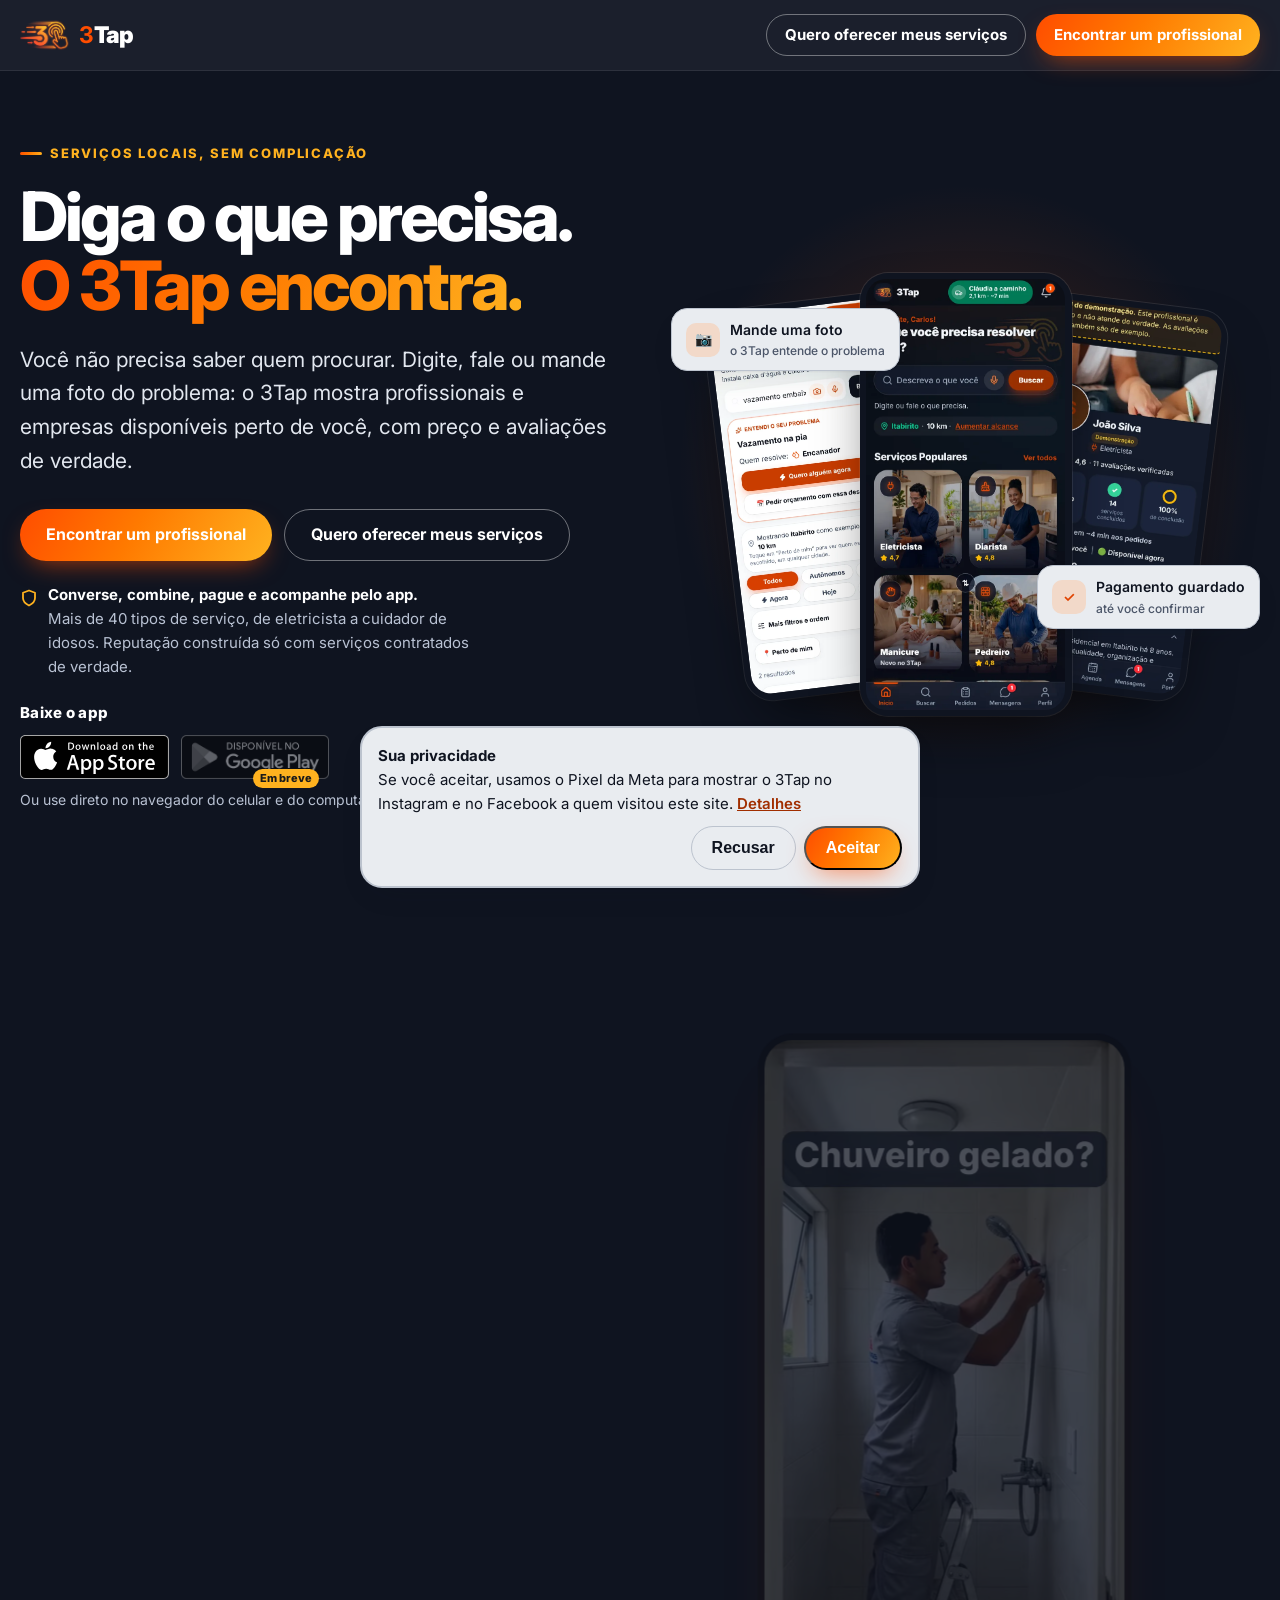
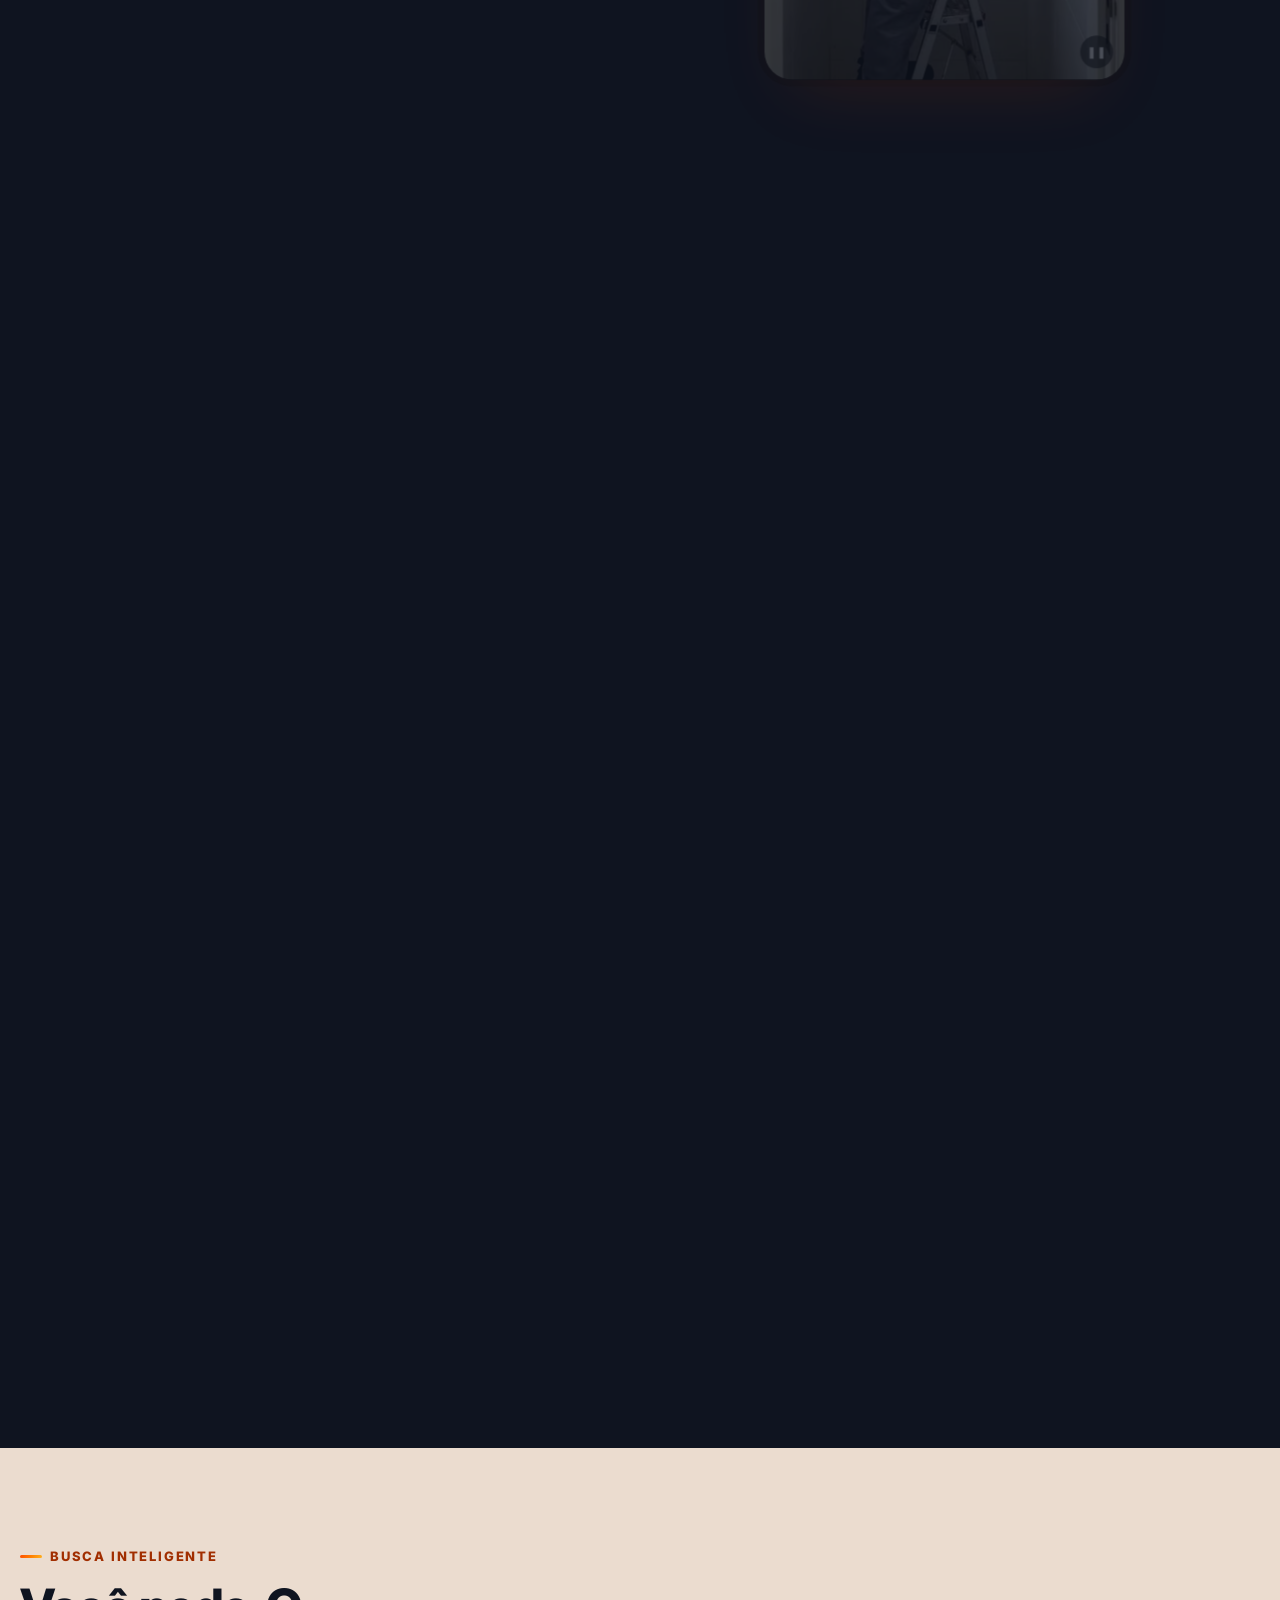
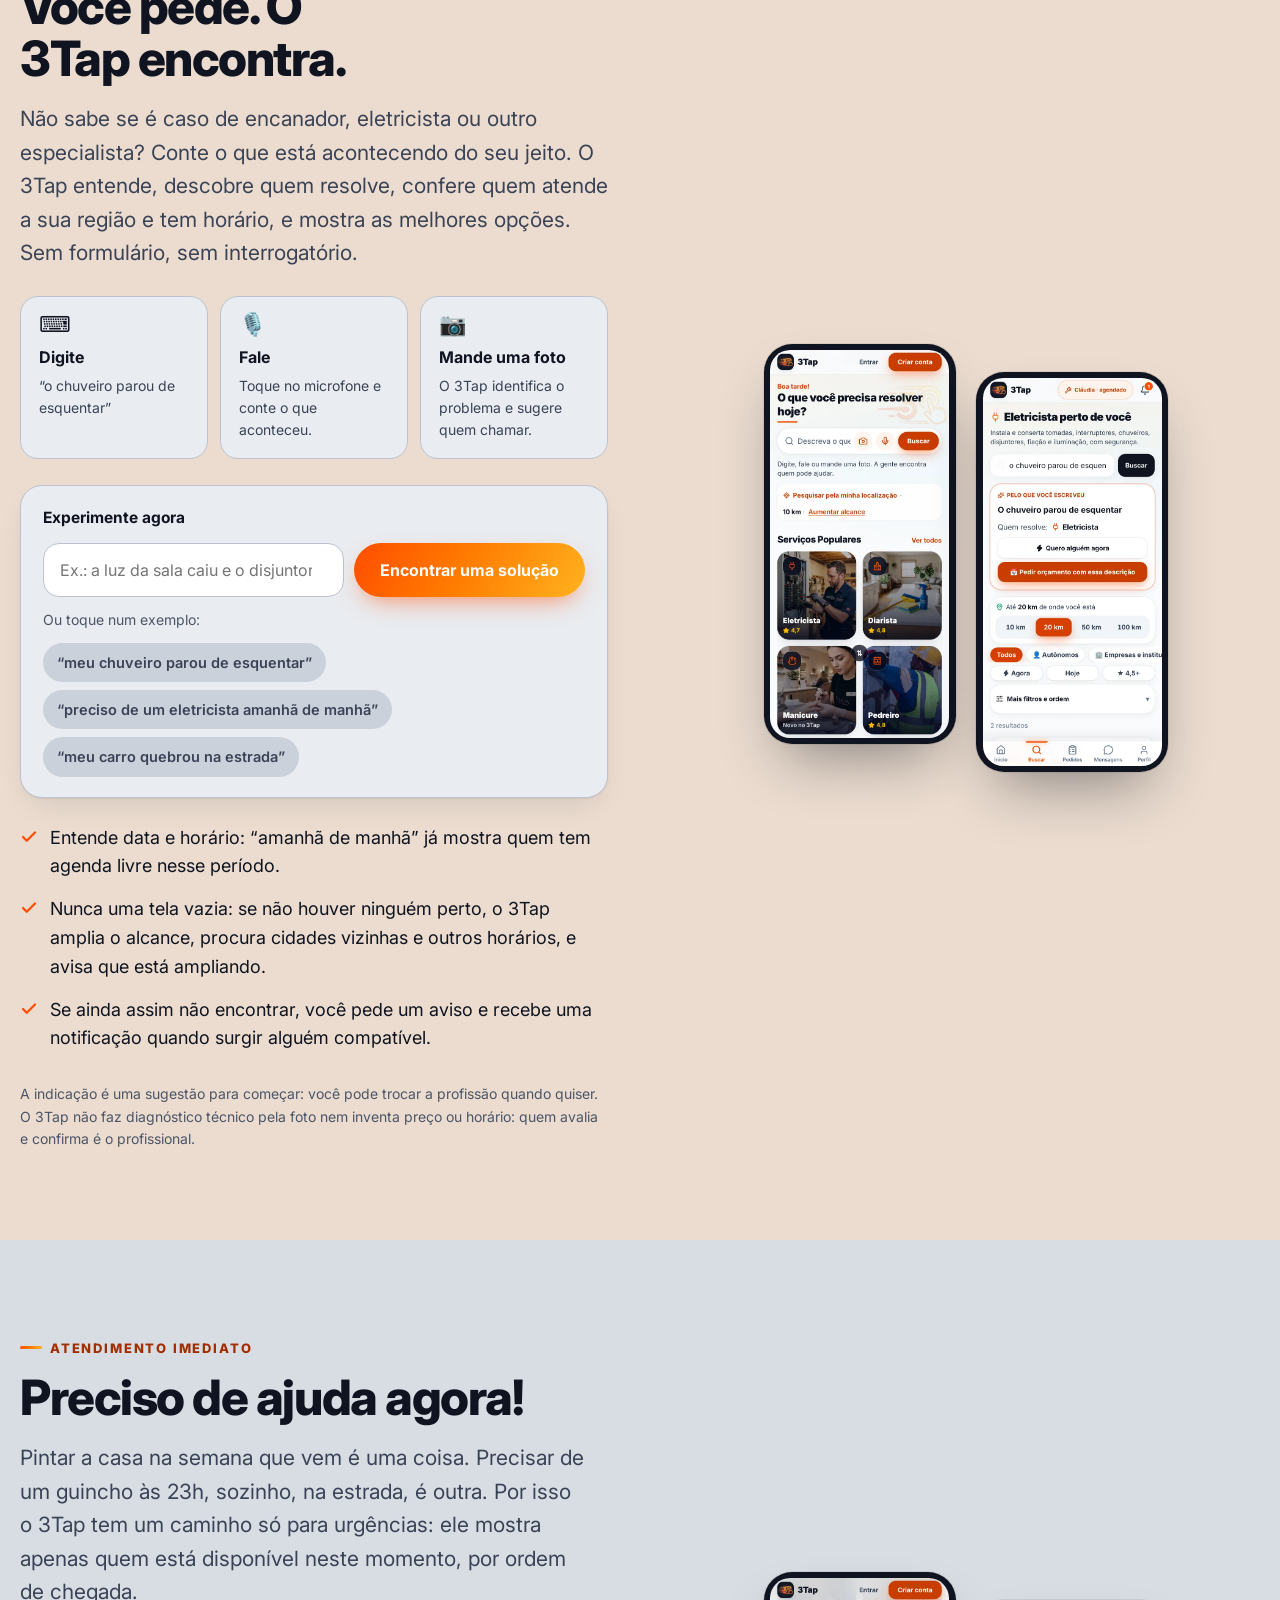
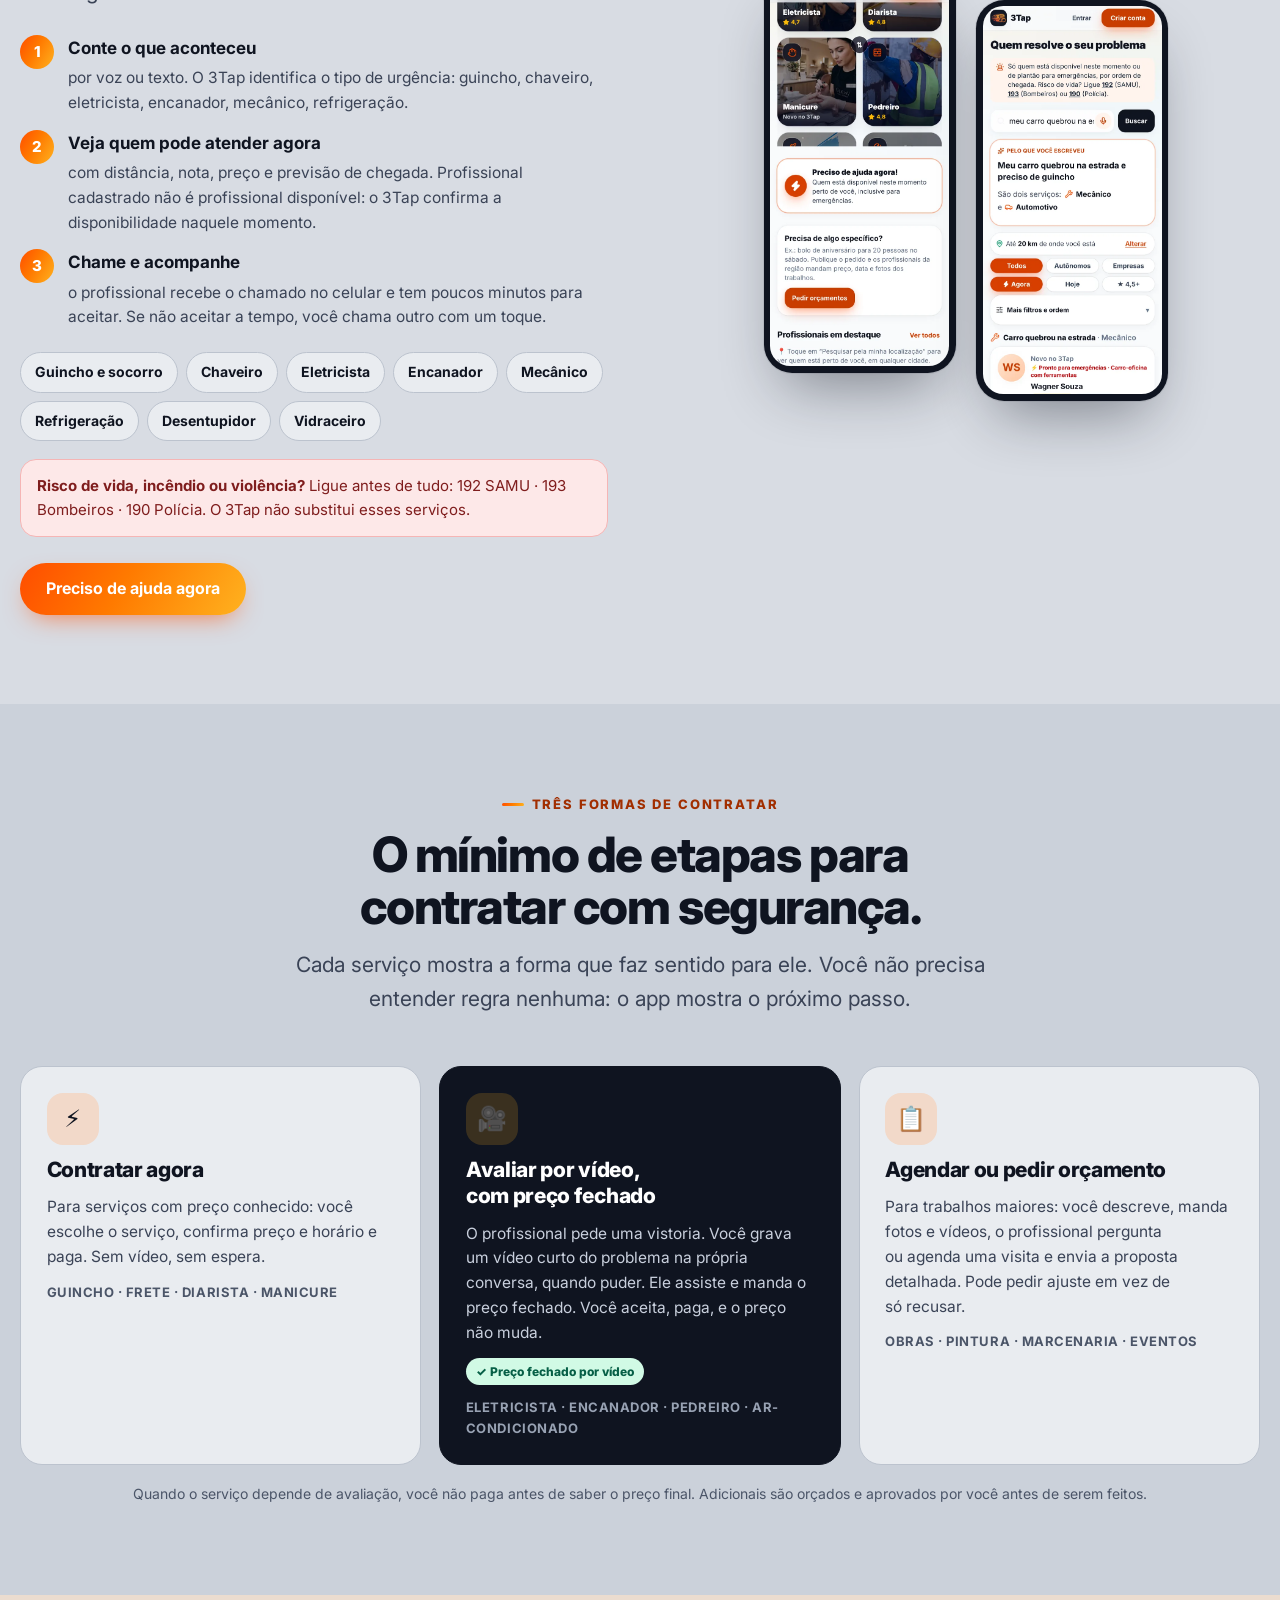
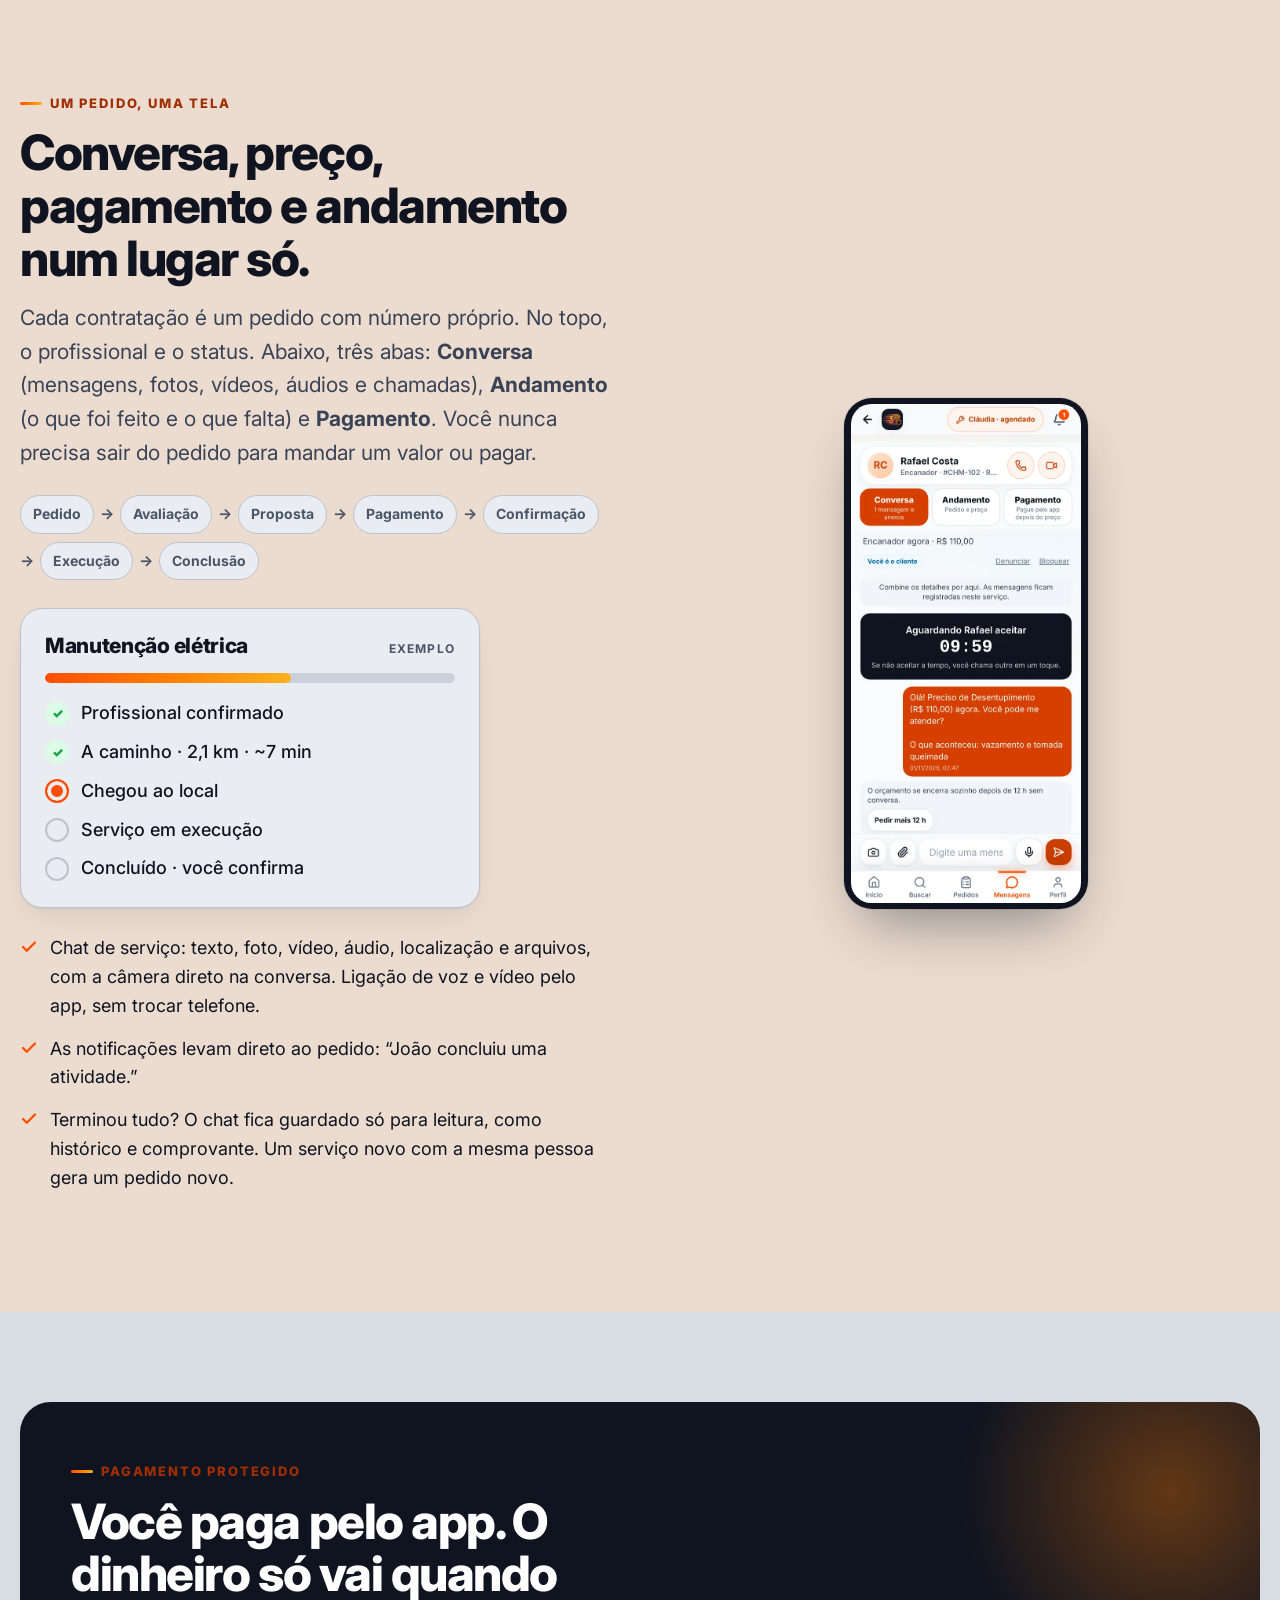
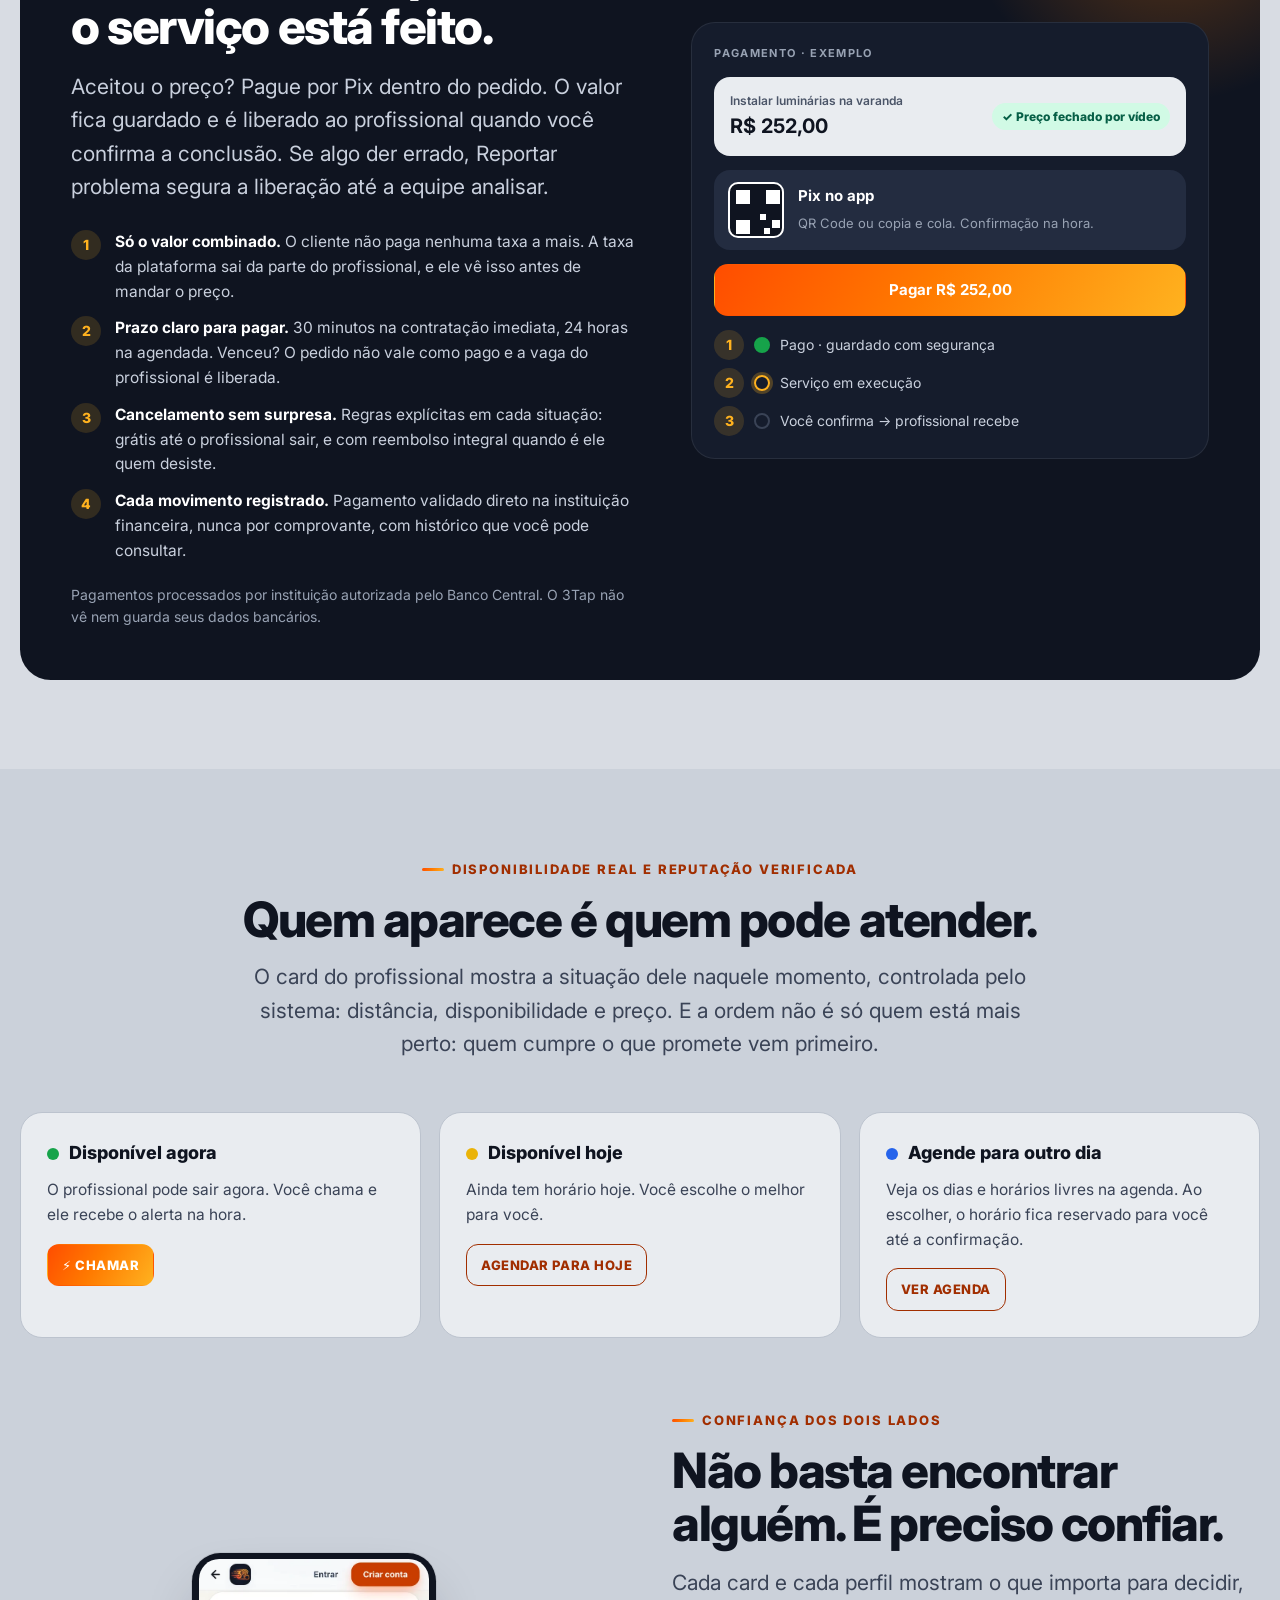
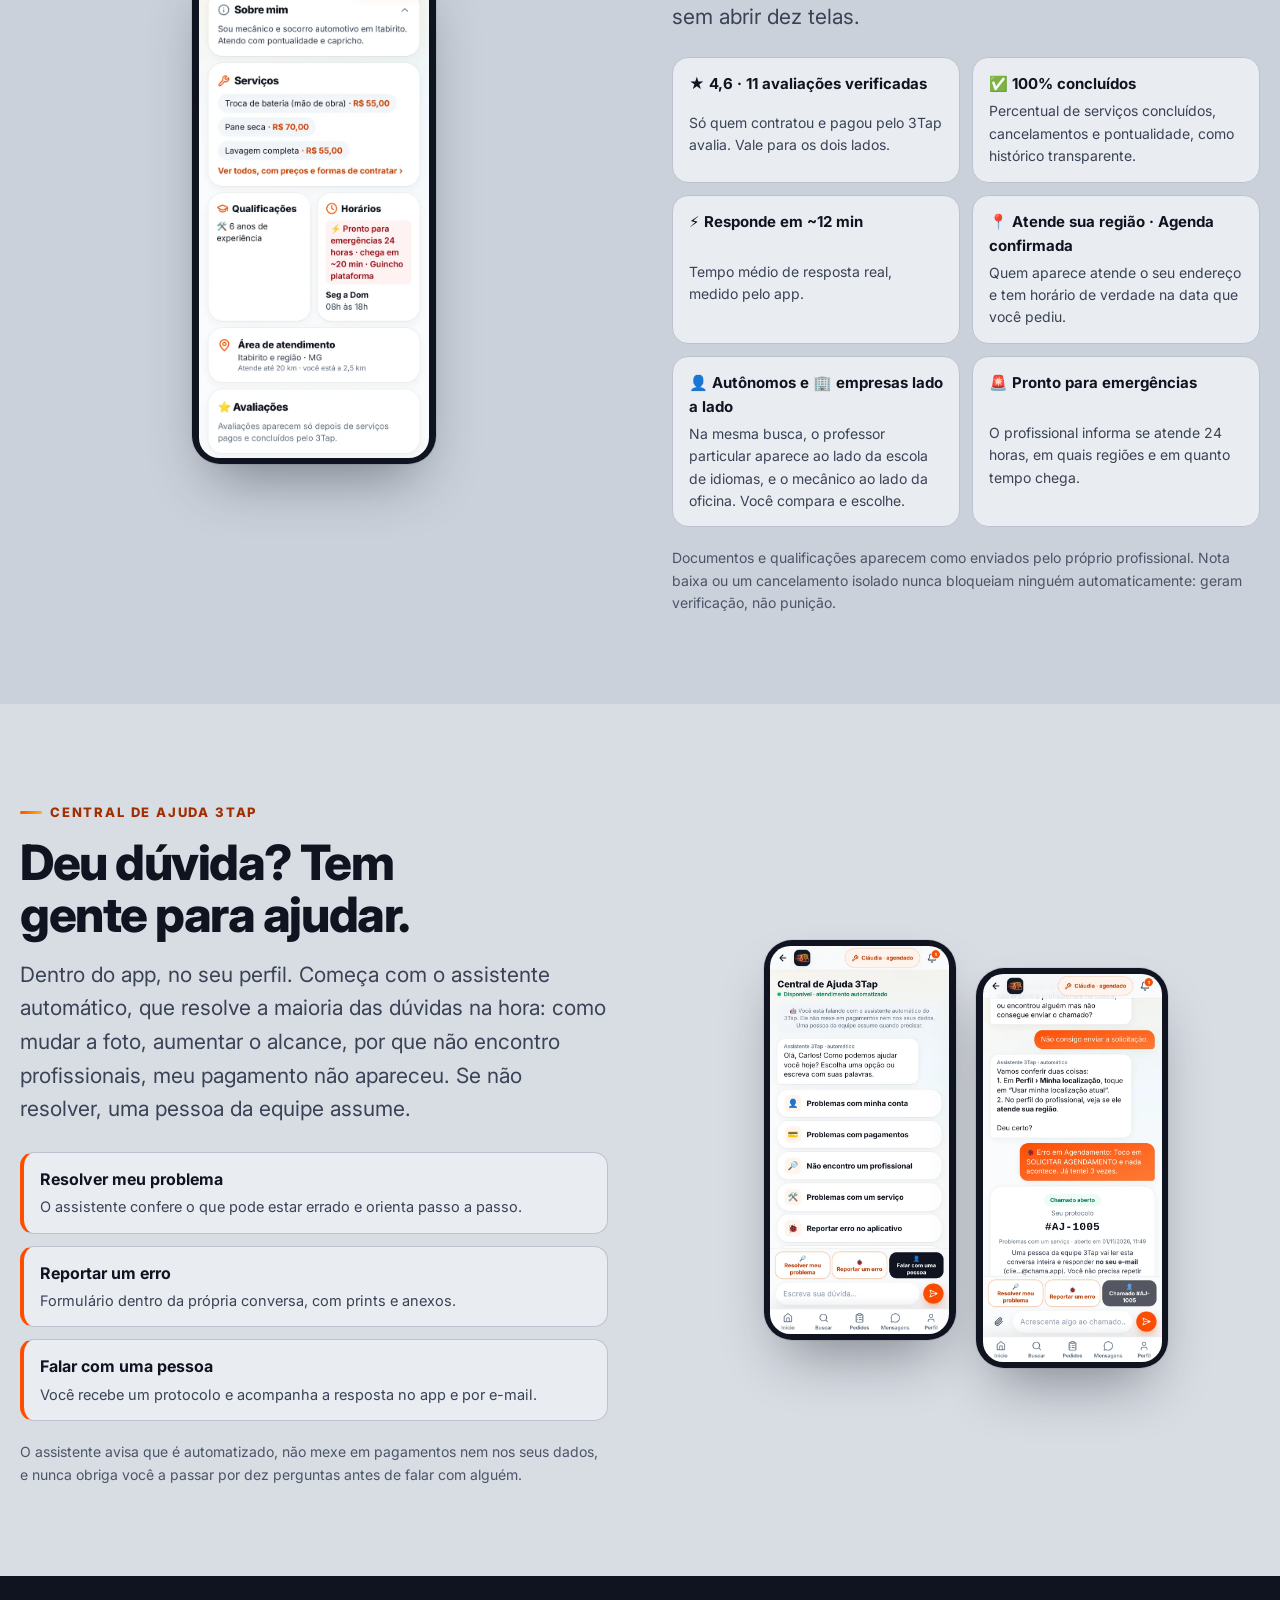
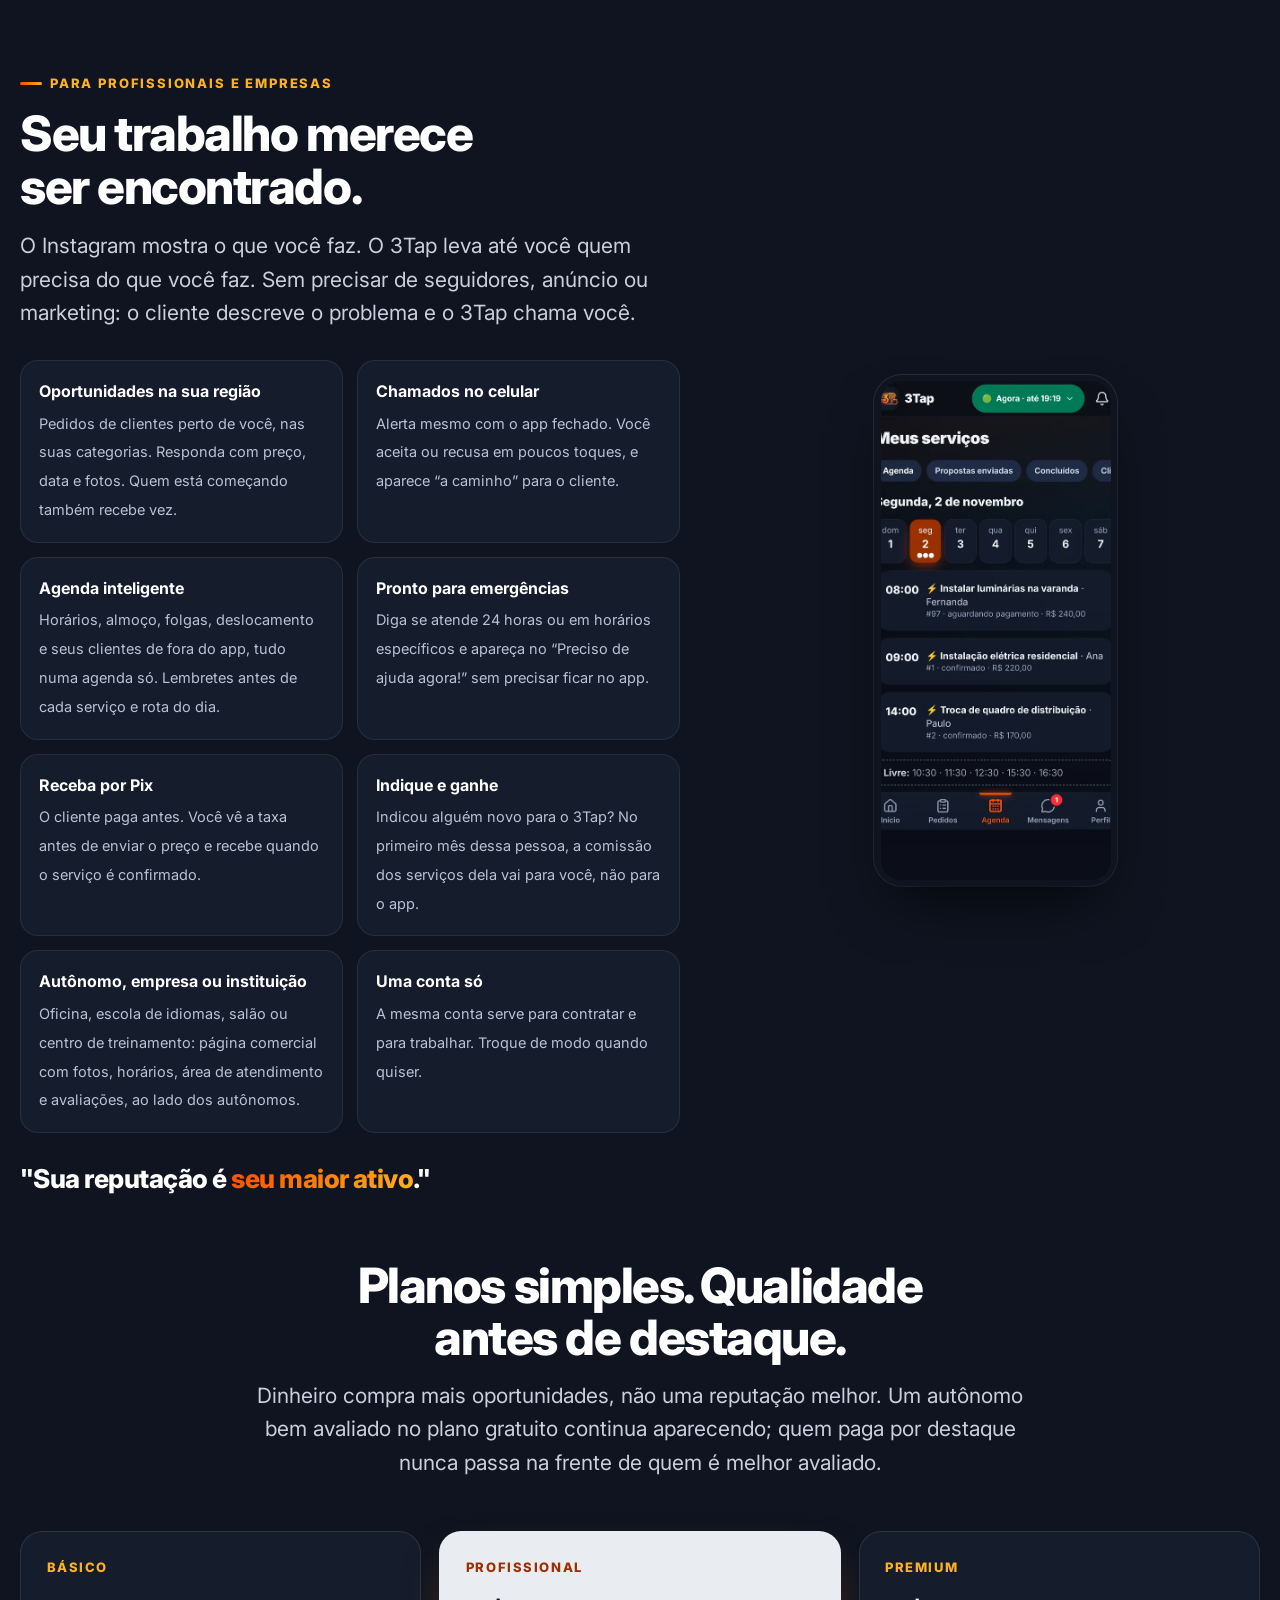
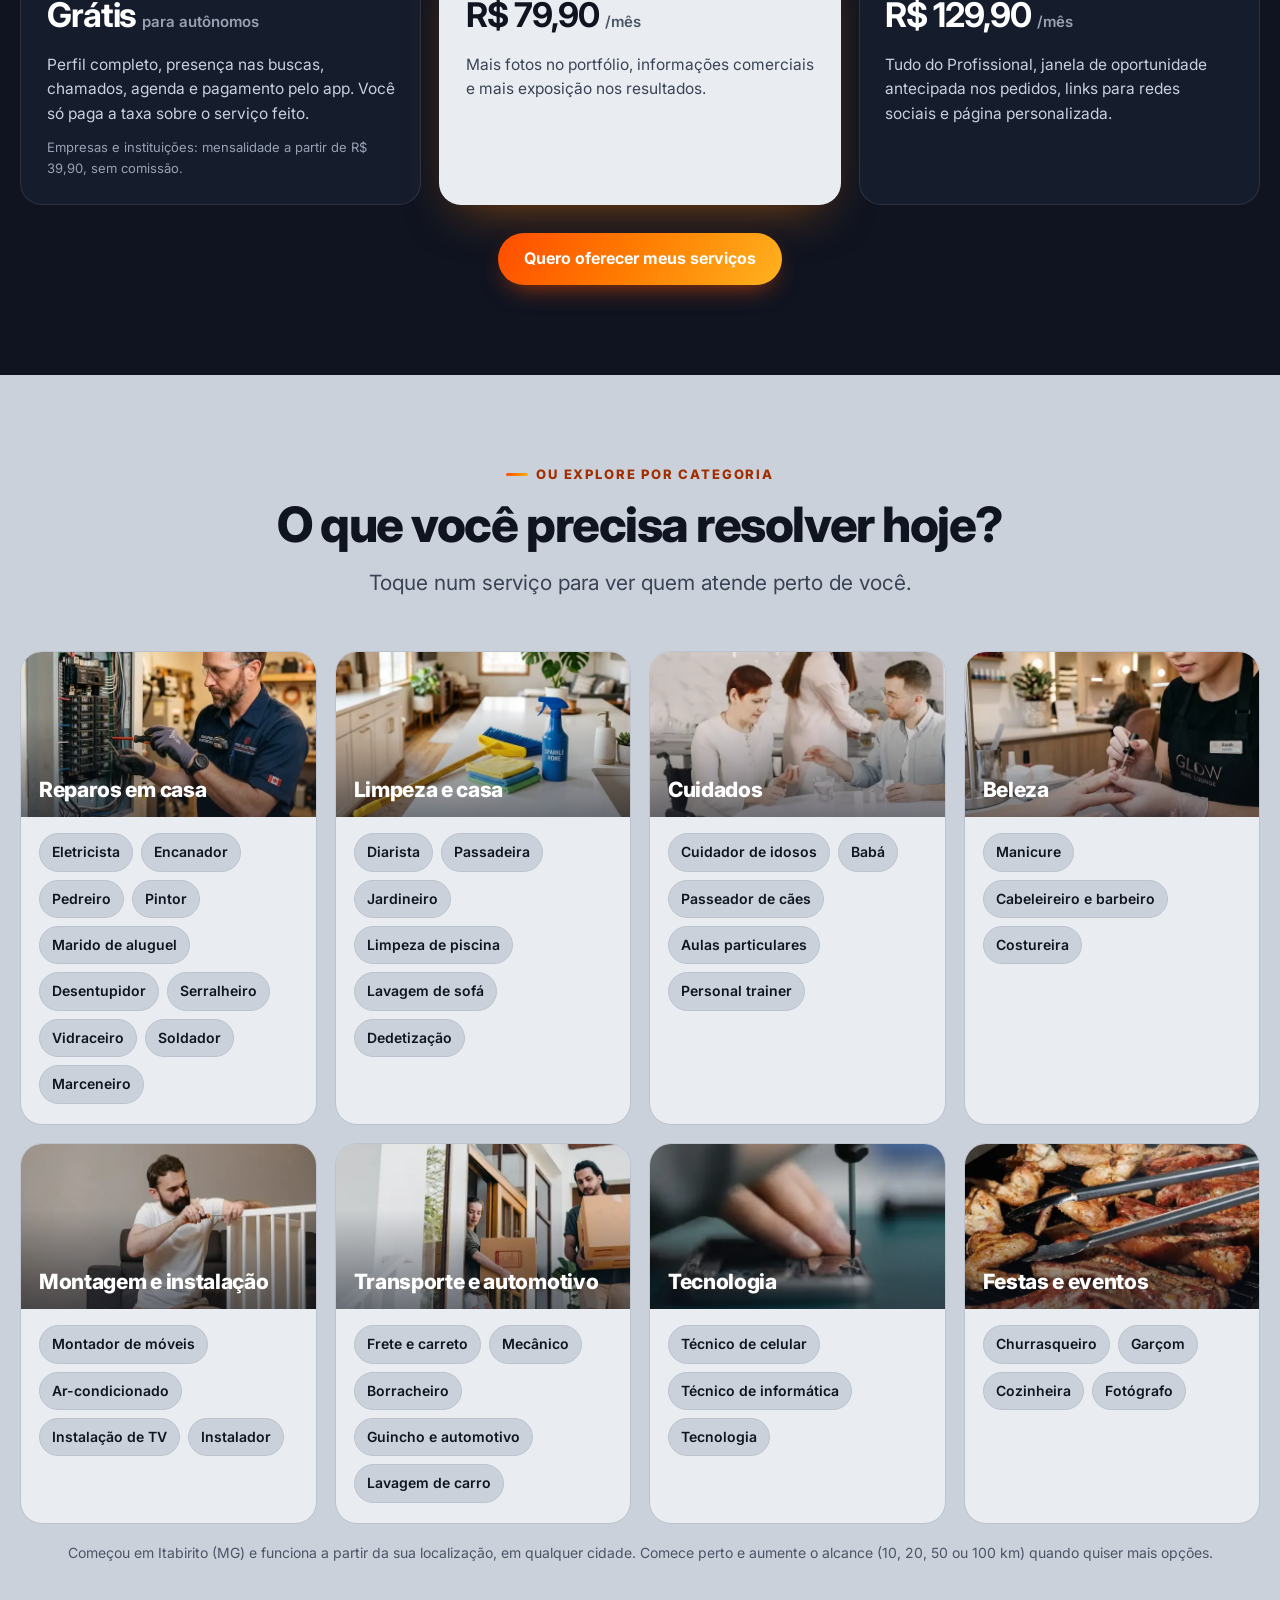
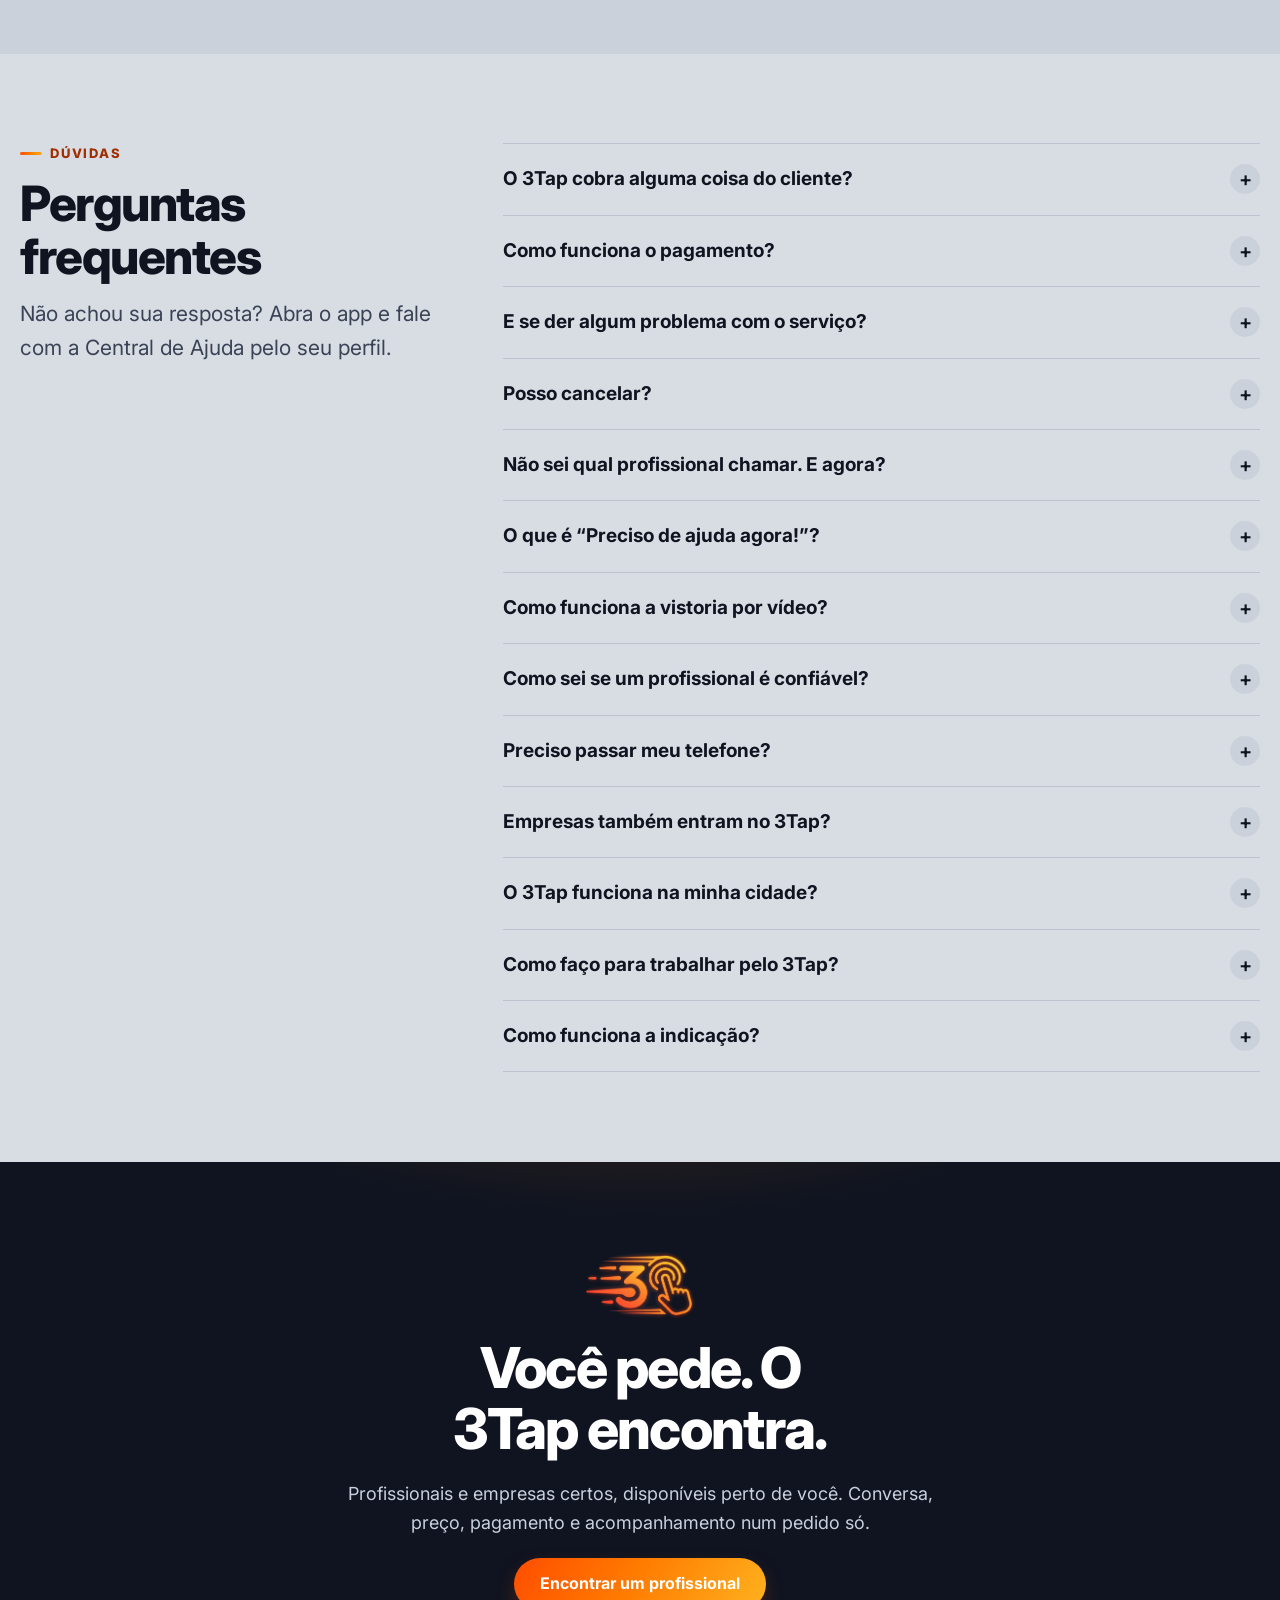
==== index.html @ 385984f7 "Site: "Baixe o app" com selos da App Store e da Google Play (em breve) Co-Authored-By: Claude Opus 5" ====
<!doctype html>
<html lang="pt-BR">
<head>
<meta charset="utf-8">
<meta name="viewport" content="width=device-width, initial-scale=1, viewport-fit=cover">
<title>3Tap · Diga o que precisa. O 3Tap encontra quem resolve.</title>
<meta name="description" content="Digite, fale ou mande uma foto do problema. O 3Tap encontra profissionais e empresas disponíveis perto de você, com preço, avaliações verificadas e pagamento protegido por Pix. 3Tap: clicou, chegou.">
<meta name="theme-color" content="#0F1420">
<link rel="canonical" href="https://3tapbrasil.com/">
<meta property="og:title" content="3Tap · Diga o que precisa. O 3Tap encontra quem resolve.">
<meta property="og:description" content="Profissionais e empresas disponíveis perto de você. Conversa, preço, pagamento protegido e acompanhamento num pedido só.">
<meta property="og:type" content="website">
<meta property="og:url" content="https://3tapbrasil.com/">
<meta property="og:image" content="https://3tapbrasil.com/marca/compartilhar.jpg">
<meta property="og:image:width" content="1200">
<meta property="og:image:height" content="630">
<meta name="twitter:card" content="summary_large_image">
<link rel="icon" type="image/png" sizes="32x32" href="marca/icone-32.png">
<link rel="icon" type="image/png" sizes="48x48" href="marca/icone-48.png">
<link rel="apple-touch-icon" sizes="180x180" href="marca/icone-180.png">
<link rel="preconnect" href="https://fonts.googleapis.com">
<link rel="preconnect" href="https://fonts.gstatic.com" crossorigin>
<link href="https://fonts.googleapis.com/css2?family=Inter:wght@400;500;600;700;800;900&display=swap" rel="stylesheet">
<link rel="stylesheet" href="estilo.css">
</head>
<body>

<header class="top">
  <div class="wrap nav">
    <a class="brand" href="#" aria-label="3Tap, início"><img src="marca/emblema.png" alt="" width="40" height="30"><span><b>3</b>Tap</span></a>
    <nav class="nav-links" aria-label="Seções">
      <a href="#diga">Diga o que precisa</a>
      <a href="#agora">Ajuda agora</a>
      <a href="#contratar">Como contratar</a>
      <a href="#pagamento">Pagamento</a>
      <a href="#profissionais">Para profissionais</a>
      <a href="#duvidas">Dúvidas</a>
    </nav>
    <div class="nav-ctas">
      <a class="btn btn-line btn-sm" href="https://app.3tapbrasil.com/cadastro?tipo=prestador" data-cta="oferecer">Quero oferecer meus serviços</a>
      <a class="btn btn-primary btn-sm" href="https://app.3tapbrasil.com/buscar" data-cta="encontrar">Encontrar um profissional</a>
    </div>
  </div>
</header>

<main>

<!-- 1. Primeira tela -->
<section class="hero hero-dark">
  <div class="wrap hero-grid">
    <div>
      <span class="eyebrow">Serviços locais, sem complicação</span>
      <h1>Diga o que precisa. <span class="grad-text">O 3Tap encontra.</span></h1>
      <p class="lead">Você não precisa saber quem procurar. Digite, fale ou mande uma foto do problema: o 3Tap mostra profissionais e empresas disponíveis perto de você, com preço e avaliações de verdade.</p>
      <div class="ctas">
        <a class="btn btn-primary" href="https://app.3tapbrasil.com/buscar" data-cta="encontrar">Encontrar um profissional</a>
        <a class="btn btn-line" href="https://app.3tapbrasil.com/cadastro?tipo=prestador" data-cta="oferecer">Quero oferecer meus serviços</a>
      </div>
      <p class="hero-note"><svg width="18" height="18" viewBox="0 0 24 24" fill="none" stroke="currentColor" stroke-width="2.4" stroke-linecap="round" stroke-linejoin="round" aria-hidden="true"><path d="M12 22s8-4 8-10V5l-8-3-8 3v7c0 6 8 10 8 10z"/></svg><b>Converse, combine, pague e acompanhe pelo app.</b> Mais de 40 tipos de serviço, de eletricista a cuidador de idosos. Reputação construída só com serviços contratados de verdade.</p>
      <div class="lojas" aria-label="Baixe o app">
        <p class="lojas-tit">Baixe o app</p>
        <div class="lojas-row">
          <a class="loja" href="https://apps.apple.com/br/app/id6827356333" data-cta="app-store"><img src="img/lojas/app-store.svg" alt="Baixar na App Store" width="150" height="44"></a>
          <span class="loja loja-breve" aria-label="Google Play: em breve"><img src="img/lojas/google-play.png" alt="Disponível no Google Play" width="148" height="44"><em>Em breve</em></span>
        </div>
        <p class="lojas-nota">Ou use direto no navegador do celular e do computador.</p>
      </div>
    </div>
    <div class="phones" aria-label="Telas do aplicativo 3Tap">
      <figure class="phone"><img src="img/telas/foto.webp" alt="O 3Tap entendendo uma foto: limpeza de grade de ventilação de ar, quem resolve é o instalador de ar-condicionado, com faixa de preço de referência" width="585" height="1266" fetchpriority="high"></figure>
      <figure class="phone"><img src="img/telas/inicio-escuro.webp" alt="Tela inicial do 3Tap: O que você precisa resolver hoje?, busca por texto ou voz, localização e serviços populares, com o profissional a caminho no topo" width="585" height="1266" fetchpriority="high"></figure>
      <figure class="phone"><img src="img/telas/perfil-escuro.webp" alt="Perfil de um eletricista no 3Tap: nota 4,6 com 11 avaliações verificadas, 14 serviços concluídos, 100% de conclusão, responde em 4 minutos, disponível agora" width="585" height="1266"></figure>
      <div class="tag t1"><i>📷</i><div>Mande uma foto<small>o 3Tap entende o problema</small></div></div>
      <div class="tag t2"><i>✓</i><div>Pagamento guardado<small>até você confirmar</small></div></div>
    </div>
  </div>
</section>

<!-- 1b. Vídeo: como usar (aparece ao rolar e vai fechando) -->
<section class="tour" id="como-usar" aria-label="Vídeo: como usar o 3Tap">
  <div class="tour-pin">
    <div class="wrap tour-grid">
      <div class="tour-text">
        <span class="eyebrow">Como funciona</span>
        <h2>Veja o 3Tap em <span class="grad-text">30 segundos</span></h2>
        <ol class="tour-steps">
          <li data-ate="9"><b>1</b><div>Diga o que precisa<small>Digite, fale ou mande uma foto.</small></div></li>
          <li data-ate="12.4"><b>2</b><div>Escolha quem resolve<small>Nota, preço e agenda antes de chamar.</small></div></li>
          <li data-ate="99"><b>3</b><div>Chame, pague e acompanhe<small>Tudo no mesmo pedido, com o dinheiro guardado até você confirmar.</small></div></li>
        </ol>
      </div>
      <figure class="tour-video">
        <video muted playsinline loop preload="metadata" poster="video/como-usar-3tap-capa.jpg" aria-label="Demonstração: o cliente descreve o problema, o 3Tap mostra quem resolve, o cliente chama, paga pelo app e acompanha o profissional a caminho">
          <source src="video/como-usar-3tap.webm" type="video/webm">
          <source src="video/como-usar-3tap.mp4" type="video/mp4">
        </video>
        <button class="tour-play" type="button" aria-label="Pausar o vídeo">❚❚</button>
      </figure>
    </div>
  </div>
</section>

<!-- 2. Diga o que precisa -->
<section class="band-warm" id="diga">
  <div class="wrap split">
    <div>
      <span class="eyebrow">Busca inteligente</span>
      <h2 style="margin:14px 0 16px">Você pede. O 3Tap encontra.</h2>
      <p class="lead">Não sabe se é caso de encanador, eletricista ou outro especialista? Conte o que está acontecendo do seu jeito. O 3Tap entende, descobre quem resolve, confere quem atende a sua região e tem horário, e mostra as melhores opções. Sem formulário, sem interrogatório.</p>
      <div class="modes" aria-label="Três formas de pesquisar">
        <div><i>⌨️</i><b>Digite</b><span>&ldquo;o chuveiro parou de esquentar&rdquo;</span></div>
        <div><i>🎙️</i><b>Fale</b><span>Toque no microfone e conte o que aconteceu.</span></div>
        <div><i>📷</i><b>Mande uma foto</b><span>O 3Tap identifica o problema e sugere quem chamar.</span></div>
      </div>
      <form class="ask ask-form" action="https://app.3tapbrasil.com/buscar" method="get" role="search" data-cta="busca">
        <label for="q">Experimente agora</label>
        <div class="row"><input id="q" name="q" type="search" placeholder="Ex.: a luz da sala caiu e o disjuntor desarma" autocomplete="off" enterkeyhint="search"><button class="btn btn-primary" type="submit">Encontrar uma solução</button></div>
        <p class="ex-t">Ou toque num exemplo:</p>
        <div class="ex"><a href="https://app.3tapbrasil.com/buscar?q=meu+chuveiro+parou+de+esquentar" data-cta="exemplo">&ldquo;meu chuveiro parou de esquentar&rdquo;</a><a href="https://app.3tapbrasil.com/buscar?q=preciso+de+um+eletricista+amanh%C3%A3+de+manh%C3%A3" data-cta="exemplo">&ldquo;preciso de um eletricista amanhã de manhã&rdquo;</a><a href="https://app.3tapbrasil.com/buscar?q=meu+carro+quebrou+na+estrada" data-cta="exemplo">&ldquo;meu carro quebrou na estrada&rdquo;</a></div>
      </form>
      <ul class="points">
        <li><svg width="18" height="18" viewBox="0 0 24 24" fill="none" stroke="currentColor" stroke-width="3" stroke-linecap="round" stroke-linejoin="round" aria-hidden="true"><path d="M20 6 9 17l-5-5"/></svg>Entende data e horário: &ldquo;amanhã de manhã&rdquo; já mostra quem tem agenda livre nesse período.</li>
        <li><svg width="18" height="18" viewBox="0 0 24 24" fill="none" stroke="currentColor" stroke-width="3" stroke-linecap="round" stroke-linejoin="round" aria-hidden="true"><path d="M20 6 9 17l-5-5"/></svg>Nunca uma tela vazia: se não houver ninguém perto, o 3Tap amplia o alcance, procura cidades vizinhas e outros horários, e avisa que está ampliando.</li>
        <li><svg width="18" height="18" viewBox="0 0 24 24" fill="none" stroke="currentColor" stroke-width="3" stroke-linecap="round" stroke-linejoin="round" aria-hidden="true"><path d="M20 6 9 17l-5-5"/></svg>Se ainda assim não encontrar, você pede um aviso e recebe uma notificação quando surgir alguém compatível.</li>
      </ul>
      <p class="fine">A indicação é uma sugestão para começar: você pode trocar a profissão quando quiser. O 3Tap não faz diagnóstico técnico pela foto nem inventa preço ou horário: quem avalia e confirma é o profissional.</p>
    </div>
    <div class="pair" aria-label="Telas da busca inteligente">
      <figure class="phone"><img src="img/telas/inicio-foto.webp" alt="Tela inicial do 3Tap com a busca por texto, câmera e microfone: Digite, fale ou mande uma foto" width="585" height="1266" loading="lazy"></figure>
      <figure class="phone"><img src="img/telas/entendi.webp" alt="O 3Tap entendendo 'o chuveiro parou de esquentar': quem resolve é o eletricista, com os botões Quero alguém agora e Pedir orçamento com essa descrição" width="585" height="1266" loading="lazy"></figure>
    </div>
  </div>
</section>

<!-- 3. Preciso de ajuda agora -->
<section id="agora">
  <div class="wrap split rev">
    <div>
      <span class="eyebrow">Atendimento imediato</span>
      <h2 style="margin:14px 0 16px">Preciso de ajuda agora!</h2>
      <p class="lead">Pintar a casa na semana que vem é uma coisa. Precisar de um guincho às 23h, sozinho, na estrada, é outra. Por isso o 3Tap tem um caminho só para urgências: ele mostra apenas quem está disponível neste momento, por ordem de chegada.</p>
      <ol class="how">
        <li><b>Conte o que aconteceu</b><span>por voz ou texto. O 3Tap identifica o tipo de urgência: guincho, chaveiro, eletricista, encanador, mecânico, refrigeração.</span></li>
        <li><b>Veja quem pode atender agora</b><span>com distância, nota, preço e previsão de chegada. Profissional cadastrado não é profissional disponível: o 3Tap confirma a disponibilidade naquele momento.</span></li>
        <li><b>Chame e acompanhe</b><span>o profissional recebe o chamado no celular e tem poucos minutos para aceitar. Se não aceitar a tempo, você chama outro com um toque.</span></li>
      </ol>
      <div class="urgent-chips" aria-label="Urgências mais comuns"><span>Guincho e socorro</span><span>Chaveiro</span><span>Eletricista</span><span>Encanador</span><span>Mecânico</span><span>Refrigeração</span><span>Desentupidor</span><span>Vidraceiro</span></div>
      <p class="safety"><b>Risco de vida, incêndio ou violência?</b> Ligue antes de tudo: 192 SAMU · 193 Bombeiros · 190 Polícia. O 3Tap não substitui esses serviços.</p>
      <div class="ctas"><a class="btn btn-primary" href="https://app.3tapbrasil.com/agora" data-cta="agora">Preciso de ajuda agora</a></div>
    </div>
    <div class="pair" aria-label="Telas do Preciso de ajuda agora">
      <figure class="phone"><img src="img/telas/ajuda-agora.webp" alt="Tela Precisa de ajuda agora? do 3Tap: fale ou escreva o que aconteceu, botão Encontrar ajuda agora e atalhos para guincho, chaveiro, eletricista, encanador, mecânico e refrigeração" width="585" height="1266" loading="lazy"></figure>
      <figure class="phone"><img src="img/telas/plantao.webp" alt="Resultado para 'meu carro quebrou na estrada': dois serviços, mecânico e automotivo, e um profissional pronto para emergências" width="585" height="1266" loading="lazy"></figure>
    </div>
  </div>
</section>

<!-- 4. Três formas de contratar -->
<section class="band-soft" id="contratar">
  <div class="wrap">
    <div class="sec-head center">
      <span class="eyebrow">Três formas de contratar</span>
      <h2>O mínimo de etapas para contratar com segurança.</h2>
      <p class="lead">Cada serviço mostra a forma que faz sentido para ele. Você não precisa entender regra nenhuma: o app mostra o próximo passo.</p>
    </div>
    <div class="ways3">
      <article class="way">
        <div class="ic">⚡</div>
        <h3>Contratar agora</h3>
        <p>Para serviços com preço conhecido: você escolhe o serviço, confirma preço e horário e paga. Sem vídeo, sem espera.</p>
        <span class="ex">Guincho · frete · diarista · manicure</span>
      </article>
      <article class="way featured">
        <div class="ic">🎥</div>
        <h3>Avaliar por vídeo, com preço fechado</h3>
        <p>O profissional pede uma vistoria. Você grava um vídeo curto do problema na própria conversa, quando puder. Ele assiste e manda o preço fechado. Você aceita, paga, e o preço não muda.</p>
        <span class="seal">✓ Preço fechado por vídeo</span>
        <span class="ex">Eletricista · encanador · pedreiro · ar-condicionado</span>
      </article>
      <article class="way">
        <div class="ic">📋</div>
        <h3>Agendar ou pedir orçamento</h3>
        <p>Para trabalhos maiores: você descreve, manda fotos e vídeos, o profissional pergunta ou agenda uma visita e envia a proposta detalhada. Pode pedir ajuste em vez de só recusar.</p>
        <span class="ex">Obras · pintura · marcenaria · eventos</span>
      </article>
    </div>
    <p class="fine" style="text-align:center">Quando o serviço depende de avaliação, você não paga antes de saber o preço final. Adicionais são orçados e aprovados por você antes de serem feitos.</p>
  </div>
</section>

<!-- 5. Pedido único -->
<section class="band-warm" id="pedido">
  <div class="wrap split">
    <div>
      <span class="eyebrow">Um pedido, uma tela</span>
      <h2 style="margin:14px 0 16px">Conversa, preço, pagamento e andamento num lugar só.</h2>
      <p class="lead">Cada contratação é um pedido com número próprio. No topo, o profissional e o status. Abaixo, três abas: <b>Conversa</b> (mensagens, fotos, vídeos, áudios e chamadas), <b>Andamento</b> (o que foi feito e o que falta) e <b>Pagamento</b>. Você nunca precisa sair do pedido para mandar um valor ou pagar.</p>
      <div class="flow" aria-label="Etapas da contratação"><span>Pedido</span>→<span>Avaliação</span>→<span>Proposta</span>→<span>Pagamento</span>→<span>Confirmação</span>→<span>Execução</span>→<span>Conclusão</span></div>
      <div class="track" style="margin-top:28px">
        <header><h3>Manutenção elétrica</h3><span>Exemplo</span></header>
        <div class="bar"><i style="width:60%"></i></div>
        <ul>
          <li><span class="chk ok">✓</span>Profissional confirmado</li>
          <li><span class="chk ok">✓</span>A caminho · 2,1 km · ~7 min</li>
          <li><span class="chk now"></span>Chegou ao local</li>
          <li><span class="chk no"></span>Serviço em execução</li>
          <li><span class="chk no"></span>Concluído · você confirma</li>
        </ul>
      </div>
      <ul class="points">
        <li><svg width="18" height="18" viewBox="0 0 24 24" fill="none" stroke="currentColor" stroke-width="3" stroke-linecap="round" stroke-linejoin="round" aria-hidden="true"><path d="M20 6 9 17l-5-5"/></svg>Chat de serviço: texto, foto, vídeo, áudio, localização e arquivos, com a câmera direto na conversa. Ligação de voz e vídeo pelo app, sem trocar telefone.</li>
        <li><svg width="18" height="18" viewBox="0 0 24 24" fill="none" stroke="currentColor" stroke-width="3" stroke-linecap="round" stroke-linejoin="round" aria-hidden="true"><path d="M20 6 9 17l-5-5"/></svg>As notificações levam direto ao pedido: &ldquo;João concluiu uma atividade.&rdquo;</li>
        <li><svg width="18" height="18" viewBox="0 0 24 24" fill="none" stroke="currentColor" stroke-width="3" stroke-linecap="round" stroke-linejoin="round" aria-hidden="true"><path d="M20 6 9 17l-5-5"/></svg>Terminou tudo? O chat fica guardado só para leitura, como histórico e comprovante. Um serviço novo com a mesma pessoa gera um pedido novo.</li>
      </ul>
    </div>
    <div class="media"><figure class="phone"><img src="img/telas/conversa.webp" alt="Conversa de um pedido no 3Tap: encanador, abas Conversa, Andamento e Pagamento, contagem de tempo para o profissional aceitar e a barra com câmera, anexo, texto e áudio" width="585" height="1266" loading="lazy"></figure></div>
  </div>
</section>

<!-- 6. Pagamento -->
<section id="pagamento">
  <div class="wrap">
    <div class="video">
      <div>
        <span class="eyebrow">Pagamento protegido</span>
        <h2 style="margin:14px 0 16px">Você paga pelo app. O dinheiro só vai quando o serviço está feito.</h2>
        <p class="lead">Aceitou o preço? Pague por Pix dentro do pedido. O valor fica guardado e é liberado ao profissional quando você confirma a conclusão. Se algo der errado, Reportar problema segura a liberação até a equipe analisar.</p>
        <ol>
          <li><div><b>Só o valor combinado.</b> O cliente não paga nenhuma taxa a mais. A taxa da plataforma sai da parte do profissional, e ele vê isso antes de mandar o preço.</div></li>
          <li><div><b>Prazo claro para pagar.</b> 30 minutos na contratação imediata, 24 horas na agendada. Venceu? O pedido não vale como pago e a vaga do profissional é liberada.</div></li>
          <li><div><b>Cancelamento sem surpresa.</b> Regras explícitas em cada situação: grátis até o profissional sair, e com reembolso integral quando é ele quem desiste.</div></li>
          <li><div><b>Cada movimento registrado.</b> Pagamento validado direto na instituição financeira, nunca por comprovante, com histórico que você pode consultar.</div></li>
        </ol>
        <p class="fine">Pagamentos processados por instituição autorizada pelo Banco Central. O 3Tap não vê nem guarda seus dados bancários.</p>
      </div>
      <div class="vmock pay" aria-hidden="true">
        <span class="ex">Pagamento · exemplo</span>
        <div class="price"><div><small>Instalar luminárias na varanda</small><b>R$ 252,00</b></div><span class="seal">✓ Preço fechado por vídeo</span></div>
        <div class="pix"><div class="qr"></div><div><b>Pix no app</b><small>QR Code ou copia e cola. Confirmação na hora.</small></div></div>
        <div class="vbtn fill">Pagar R$ 252,00</div>
        <ul class="steps-mini">
          <li><i class="ok"></i>Pago · guardado com segurança</li>
          <li><i class="now"></i>Serviço em execução</li>
          <li><i></i>Você confirma → profissional recebe</li>
        </ul>
      </div>
    </div>
  </div>
</section>

<!-- 7. Disponibilidade e confiança -->
<section class="band-soft" id="confianca">
  <div class="wrap">
    <div class="sec-head center">
      <span class="eyebrow">Disponibilidade real e reputação verificada</span>
      <h2>Quem aparece é quem pode atender.</h2>
      <p class="lead">O card do profissional mostra a situação dele naquele momento, controlada pelo sistema: distância, disponibilidade e preço. E a ordem não é só quem está mais perto: quem cumpre o que promete vem primeiro.</p>
    </div>
    <div class="avail">
      <div class="av"><div class="st"><i style="background:var(--green)"></i>Disponível agora</div><p>O profissional pode sair agora. Você chama e ele recebe o alerta na hora.</p><span class="b fill">⚡ CHAMAR</span></div>
      <div class="av"><div class="st"><i style="background:var(--yellow)"></i>Disponível hoje</div><p>Ainda tem horário hoje. Você escolhe o melhor para você.</p><span class="b">AGENDAR PARA HOJE</span></div>
      <div class="av"><div class="st"><i style="background:var(--blue)"></i>Agende para outro dia</div><p>Veja os dias e horários livres na agenda. Ao escolher, o horário fica reservado para você até a confirmação.</p><span class="b">VER AGENDA</span></div>
    </div>
    <div class="split" style="margin-top:clamp(48px,5vw,80px)">
      <div class="media"><figure class="phone"><img src="img/telas/perfil.webp" alt="Perfil público de um mecânico no 3Tap: sobre mim, serviços com preço, qualificações, horários com Pronto para emergências 24 horas, área de atendimento e avaliações" width="585" height="1266" loading="lazy"></figure></div>
      <div>
        <span class="eyebrow">Confiança dos dois lados</span>
        <h2 style="margin:14px 0 16px">Não basta encontrar alguém. É preciso confiar.</h2>
        <p class="lead">Cada card e cada perfil mostram o que importa para decidir, sem abrir dez telas.</p>
        <div class="trust">
          <div><b>★ 4,6 · 11 avaliações verificadas</b><span>Só quem contratou e pagou pelo 3Tap avalia. Vale para os dois lados.</span></div>
          <div><b>✅ 100% concluídos</b><span>Percentual de serviços concluídos, cancelamentos e pontualidade, como histórico transparente.</span></div>
          <div><b>⚡ Responde em ~12 min</b><span>Tempo médio de resposta real, medido pelo app.</span></div>
          <div><b>📍 Atende sua região · Agenda confirmada</b><span>Quem aparece atende o seu endereço e tem horário de verdade na data que você pediu.</span></div>
          <div><b>👤 Autônomos e 🏢 empresas lado a lado</b><span>Na mesma busca, o professor particular aparece ao lado da escola de idiomas, e o mecânico ao lado da oficina. Você compara e escolhe.</span></div>
          <div><b>🚨 Pronto para emergências</b><span>O profissional informa se atende 24 horas, em quais regiões e em quanto tempo chega.</span></div>
        </div>
        <p class="fine">Documentos e qualificações aparecem como enviados pelo próprio profissional. Nota baixa ou um cancelamento isolado nunca bloqueiam ninguém automaticamente: geram verificação, não punição.</p>
      </div>
    </div>
  </div>
</section>

<!-- 8. Central de Ajuda -->
<section id="ajuda">
  <div class="wrap split rev">
    <div>
      <span class="eyebrow">Central de Ajuda 3Tap</span>
      <h2 style="margin:14px 0 16px">Deu dúvida? Tem gente para ajudar.</h2>
      <p class="lead">Dentro do app, no seu perfil. Começa com o assistente automático, que resolve a maioria das dúvidas na hora: como mudar a foto, aumentar o alcance, por que não encontro profissionais, meu pagamento não apareceu. Se não resolver, uma pessoa da equipe assume.</p>
      <div class="help3">
        <div><b>Resolver meu problema</b><span>O assistente confere o que pode estar errado e orienta passo a passo.</span></div>
        <div><b>Reportar um erro</b><span>Formulário dentro da própria conversa, com prints e anexos.</span></div>
        <div><b>Falar com uma pessoa</b><span>Você recebe um protocolo e acompanha a resposta no app e por e-mail.</span></div>
      </div>
      <p class="fine">O assistente avisa que é automatizado, não mexe em pagamentos nem nos seus dados, e nunca obriga você a passar por dez perguntas antes de falar com alguém.</p>
    </div>
    <div class="pair" aria-label="Telas da Central de Ajuda">
      <figure class="phone"><img src="img/telas/central.webp" alt="Central de Ajuda 3Tap: opções Problemas com minha conta, Problemas com pagamentos, Não encontro um profissional, Problemas com um serviço e Reportar erro no aplicativo" width="585" height="1266" loading="lazy"></figure>
      <figure class="phone"><img src="img/telas/protocolo.webp" alt="Chamado aberto na Central de Ajuda com protocolo e aviso de que uma pessoa da equipe vai responder" width="585" height="1266" loading="lazy"></figure>
    </div>
  </div>
</section>

<!-- 9. Para profissionais -->
<section class="pro-dark" id="profissionais">
  <div class="wrap pro-grid">
    <div>
      <span class="eyebrow">Para profissionais e empresas</span>
      <h2 style="margin:14px 0 16px">Seu trabalho merece ser encontrado.</h2>
      <p class="lead">O Instagram mostra o que você faz. O 3Tap leva até você quem precisa do que você faz. Sem precisar de seguidores, anúncio ou marketing: o cliente descreve o problema e o 3Tap chama você.</p>
      <div class="mini">
        <div><b>Oportunidades na sua região</b><span>Pedidos de clientes perto de você, nas suas categorias. Responda com preço, data e fotos. Quem está começando também recebe vez.</span></div>
        <div><b>Chamados no celular</b><span>Alerta mesmo com o app fechado. Você aceita ou recusa em poucos toques, e aparece &ldquo;a caminho&rdquo; para o cliente.</span></div>
        <div><b>Agenda inteligente</b><span>Horários, almoço, folgas, deslocamento e seus clientes de fora do app, tudo numa agenda só. Lembretes antes de cada serviço e rota do dia.</span></div>
        <div><b>Pronto para emergências</b><span>Diga se atende 24 horas ou em horários específicos e apareça no &ldquo;Preciso de ajuda agora!&rdquo; sem precisar ficar no app.</span></div>
        <div><b>Receba por Pix</b><span>O cliente paga antes. Você vê a taxa antes de enviar o preço e recebe quando o serviço é confirmado.</span></div>
        <div><b>Indique e ganhe</b><span>Indicou alguém novo para o 3Tap? No primeiro mês dessa pessoa, a comissão dos serviços dela vai para você, não para o app.</span></div>
        <div><b>Autônomo, empresa ou instituição</b><span>Oficina, escola de idiomas, salão ou centro de treinamento: página comercial com fotos, horários, área de atendimento e avaliações, ao lado dos autônomos.</span></div>
        <div><b>Uma conta só</b><span>A mesma conta serve para contratar e para trabalhar. Troque de modo quando quiser.</span></div>
      </div>
      <p class="quote">"Sua reputação é <span class="grad-text">seu maior ativo</span>."</p>
    </div>
    <div class="media"><figure class="phone"><img src="img/telas/agenda-pro.webp" alt="Agenda do profissional no 3Tap: serviços do dia com horário, cliente, status e valor, e os horários livres" width="585" height="1266" loading="lazy"></figure></div>
  </div>
  <div class="wrap" style="margin-top:clamp(48px,5vw,80px)">
    <div class="sec-head center">
      <h2 style="font-size:clamp(26px,1.6vw+16px,40px)">Planos simples. Qualidade antes de destaque.</h2>
      <p class="lead">Dinheiro compra mais oportunidades, não uma reputação melhor. Um autônomo bem avaliado no plano gratuito continua aparecendo; quem paga por destaque nunca passa na frente de quem é melhor avaliado.</p>
    </div>
    <div class="plans">
      <article class="plan">
        <span class="pn">Básico</span>
        <div class="pp"><b>Grátis</b><small>para autônomos</small></div>
        <p>Perfil completo, presença nas buscas, chamados, agenda e pagamento pelo app. Você só paga a taxa sobre o serviço feito.</p>
        <small class="pf">Empresas e instituições: mensalidade a partir de R$ 39,90, sem comissão.</small>
      </article>
      <article class="plan featured">
        <span class="pn">Profissional</span>
        <div class="pp"><b>R$ 79,90</b><small>/mês</small></div>
        <p>Mais fotos no portfólio, informações comerciais e mais exposição nos resultados.</p>
      </article>
      <article class="plan">
        <span class="pn">Premium</span>
        <div class="pp"><b>R$ 129,90</b><small>/mês</small></div>
        <p>Tudo do Profissional, janela de oportunidade antecipada nos pedidos, links para redes sociais e página personalizada.</p>
      </article>
    </div>
    <div class="ctas" style="justify-content:center;margin-top:28px"><a class="btn btn-primary" href="https://app.3tapbrasil.com/cadastro?tipo=prestador" data-cta="oferecer">Quero oferecer meus serviços</a></div>
  </div>
</section>

<!-- 10. Categorias -->
<section class="band-soft" id="categorias">
  <div class="wrap">
    <div class="sec-head center">
      <span class="eyebrow">Ou explore por categoria</span>
      <h2>O que você precisa resolver hoje?</h2>
      <p class="lead">Toque num serviço para ver quem atende perto de você.</p>
    </div>
    <div class="cats">
      <article class="cat"><div class="ph" style="background-image:url(img/cat/eletricista.webp)"><h3>Reparos em casa</h3></div><ul>
        <li><a href="https://app.3tapbrasil.com/buscar?categoria=eletricista">Eletricista</a></li><li><a href="https://app.3tapbrasil.com/buscar?categoria=encanador">Encanador</a></li><li><a href="https://app.3tapbrasil.com/buscar?categoria=pedreiro">Pedreiro</a></li><li><a href="https://app.3tapbrasil.com/buscar?categoria=pintor">Pintor</a></li><li><a href="https://app.3tapbrasil.com/buscar?categoria=marido-de-aluguel">Marido de aluguel</a></li><li><a href="https://app.3tapbrasil.com/buscar?categoria=desentupidor">Desentupidor</a></li><li><a href="https://app.3tapbrasil.com/buscar?categoria=serralheiro">Serralheiro</a></li><li><a href="https://app.3tapbrasil.com/buscar?categoria=vidraceiro">Vidraceiro</a></li><li><a href="https://app.3tapbrasil.com/buscar?categoria=soldador">Soldador</a></li><li><a href="https://app.3tapbrasil.com/buscar?categoria=marceneiro">Marceneiro</a></li></ul></article>
      <article class="cat"><div class="ph" style="background-image:url(img/cat/diarista.webp)"><h3>Limpeza e casa</h3></div><ul>
        <li><a href="https://app.3tapbrasil.com/buscar?categoria=diarista">Diarista</a></li><li><a href="https://app.3tapbrasil.com/buscar?categoria=passadeira">Passadeira</a></li><li><a href="https://app.3tapbrasil.com/buscar?categoria=jardineiro">Jardineiro</a></li><li><a href="https://app.3tapbrasil.com/buscar?categoria=limpeza-de-piscina">Limpeza de piscina</a></li><li><a href="https://app.3tapbrasil.com/buscar?categoria=lavagem-de-estofados">Lavagem de sofá</a></li><li><a href="https://app.3tapbrasil.com/buscar?categoria=dedetizacao">Dedetização</a></li></ul></article>
      <article class="cat"><div class="ph" style="background-image:url(img/cat/cuidador-de-idosos.webp)"><h3>Cuidados</h3></div><ul>
        <li><a href="https://app.3tapbrasil.com/buscar?categoria=cuidador-de-idosos">Cuidador de idosos</a></li><li><a href="https://app.3tapbrasil.com/buscar?categoria=babysitter">Babá</a></li><li><a href="https://app.3tapbrasil.com/buscar?categoria=passeador-de-caes">Passeador de cães</a></li><li><a href="https://app.3tapbrasil.com/buscar?categoria=aulas-particulares">Aulas particulares</a></li><li><a href="https://app.3tapbrasil.com/buscar?categoria=personal-trainer">Personal trainer</a></li></ul></article>
      <article class="cat"><div class="ph" style="background-image:url(img/cat/manicure.webp)"><h3>Beleza</h3></div><ul>
        <li><a href="https://app.3tapbrasil.com/buscar?categoria=manicure">Manicure</a></li><li><a href="https://app.3tapbrasil.com/buscar?categoria=cabeleireiro">Cabeleireiro e barbeiro</a></li><li><a href="https://app.3tapbrasil.com/buscar?categoria=costureira">Costureira</a></li></ul></article>
      <article class="cat"><div class="ph" style="background-image:url(img/cat/montador-de-moveis.webp)"><h3>Montagem e instalação</h3></div><ul>
        <li><a href="https://app.3tapbrasil.com/buscar?categoria=montador-de-moveis">Montador de móveis</a></li><li><a href="https://app.3tapbrasil.com/buscar?categoria=tecnico-ar-condicionado">Ar-condicionado</a></li><li><a href="https://app.3tapbrasil.com/buscar?categoria=instalacao-de-tv">Instalação de TV</a></li><li><a href="https://app.3tapbrasil.com/buscar?categoria=instalador">Instalador</a></li></ul></article>
      <article class="cat"><div class="ph" style="background-image:url(img/cat/frete-e-carreto.webp)"><h3>Transporte e automotivo</h3></div><ul>
        <li><a href="https://app.3tapbrasil.com/buscar?categoria=frete-e-carreto">Frete e carreto</a></li><li><a href="https://app.3tapbrasil.com/buscar?categoria=mecanico">Mecânico</a></li><li><a href="https://app.3tapbrasil.com/buscar?categoria=borracheiro">Borracheiro</a></li><li><a href="https://app.3tapbrasil.com/buscar?categoria=automotivo">Guincho e automotivo</a></li><li><a href="https://app.3tapbrasil.com/buscar?categoria=lavagem-de-carro">Lavagem de carro</a></li></ul></article>
      <article class="cat"><div class="ph" style="background-image:url(img/cat/tecnico-de-celular.webp)"><h3>Tecnologia</h3></div><ul>
        <li><a href="https://app.3tapbrasil.com/buscar?categoria=tecnico-de-celular">Técnico de celular</a></li><li><a href="https://app.3tapbrasil.com/buscar?categoria=tecnico-de-informatica">Técnico de informática</a></li><li><a href="https://app.3tapbrasil.com/buscar?categoria=tecnologia">Tecnologia</a></li></ul></article>
      <article class="cat"><div class="ph" style="background-image:url(img/cat/churrasqueiro.webp)"><h3>Festas e eventos</h3></div><ul>
        <li><a href="https://app.3tapbrasil.com/buscar?categoria=churrasqueiro">Churrasqueiro</a></li><li><a href="https://app.3tapbrasil.com/buscar?categoria=garcom">Garçom</a></li><li><a href="https://app.3tapbrasil.com/buscar?categoria=cozinheira">Cozinheira</a></li><li><a href="https://app.3tapbrasil.com/buscar?categoria=fotografo">Fotógrafo</a></li></ul></article>
    </div>
    <p class="fine" style="text-align:center">Começou em Itabirito (MG) e funciona a partir da sua localização, em qualquer cidade. Comece perto e aumente o alcance (10, 20, 50 ou 100 km) quando quiser mais opções.</p>
  </div>
</section>

<!-- 11. Perguntas -->
<section id="duvidas">
  <div class="wrap faq">
    <div class="sec-head" style="margin-bottom:0">
      <span class="eyebrow">Dúvidas</span>
      <h2>Perguntas frequentes</h2>
      <p class="lead">Não achou sua resposta? Abra o app e fale com a Central de Ajuda pelo seu perfil.</p>
    </div>
    <div>
      <details><summary>O 3Tap cobra alguma coisa do cliente?</summary><p>Não. Criar conta é grátis, e o cliente paga só o valor combinado com o profissional, sem taxa a mais. A taxa da plataforma é descontada do valor que o profissional autônomo recebe, e ele vê essa taxa antes de enviar o preço. Empresas pagam uma mensalidade, sem comissão.</p></details>
      <details><summary>Como funciona o pagamento?</summary><p>Você aceita o preço e paga pelo app, por Pix, dentro do próprio pedido. O dinheiro fica guardado até você confirmar que o serviço foi concluído. Então ele é liberado para o profissional. O pagamento é processado por instituição autorizada pelo Banco Central.</p></details>
      <details><summary>E se der algum problema com o serviço?</summary><p>Toque em Reportar problema no pedido. A liberação do dinheiro fica bloqueada até a equipe do 3Tap analisar a conversa e o histórico. A equipe pode liberar o valor, devolver tudo ou devolver uma parte.</p></details>
      <details><summary>Posso cancelar?</summary><p>Sim, e as regras aparecem no pedido antes de você decidir. Na contratação imediata, o cancelamento é gratuito até o profissional ficar &ldquo;a caminho&rdquo;; na agendada, até 24 horas antes. Se é o profissional quem desiste antes de começar, você recebe tudo de volta.</p></details>
      <details><summary>Não sei qual profissional chamar. E agora?</summary><p>Escreva, fale ou mande uma foto do problema. O 3Tap indica a profissão e já mostra quem atende a sua região, com horário livre na data que você pediu. Você pode trocar a profissão se preferir.</p></details>
      <details><summary>O que é &ldquo;Preciso de ajuda agora!&rdquo;?</summary><p>Um caminho só para urgências: guincho, chaveiro, eletricista, encanador, mecânico, refrigeração. O 3Tap mostra apenas quem está disponível naquele momento, por ordem de chegada, e manda o chamado direto para o profissional. Em emergência com risco à vida, ligue 192, 193 ou 190: o 3Tap não substitui esses serviços.</p></details>
      <details><summary>Como funciona a vistoria por vídeo?</summary><p>Quando o profissional pede, aparece o botão Gravar vídeo na conversa. Você grava um vídeo curto do problema, ele assiste e manda o preço fechado. Os dois não precisam estar livres ao mesmo tempo. A chamada de vídeo ao vivo continua como opção.</p></details>
      <details><summary>Como sei se um profissional é confiável?</summary><p>Veja a nota, as avaliações verificadas (só de quem contratou e pagou pelo app), o percentual de serviços concluídos, o tempo de resposta e o portfólio. Documentos e qualificações aparecem como enviados pelo próprio profissional: o 3Tap não os apresenta como verificados.</p></details>
      <details><summary>Preciso passar meu telefone?</summary><p>Não. Cliente e profissional conversam pelo chat e pelas chamadas de voz e vídeo do próprio 3Tap, e o número de ninguém aparece.</p></details>
      <details><summary>Empresas também entram no 3Tap?</summary><p>Sim. Oficinas, escolas, salões, cursos e outros estabelecimentos têm página comercial e aparecem nas buscas ao lado dos autônomos. Empresas pagam uma mensalidade e não pagam comissão sobre os serviços.</p></details>
      <details><summary>O 3Tap funciona na minha cidade?</summary><p>O 3Tap começou em Itabirito (MG) e funciona a partir da sua localização, em qualquer cidade. Onde ainda há poucos profissionais, o app amplia o alcance sozinho, procura cidades vizinhas e avisa quando surgir alguém compatível.</p></details>
      <details><summary>Como faço para trabalhar pelo 3Tap?</summary><p>Crie sua conta, escolha Trabalhar e cadastre seus serviços, preços, região de atendimento e disponibilidade. Pronto: você já aparece para clientes perto de você. Se já tem conta como cliente, é só ativar o modo profissional no Perfil.</p></details>
      <details><summary>Como funciona a indicação?</summary><p>Quando alguém entra no 3Tap pela sua indicação, a comissão que o app ganharia sobre os serviços dessa pessoa no primeiro mês é repassada a você. Depois do primeiro mês, volta ao normal.</p></details>
    </div>
  </div>
</section>

<!-- 12. Chamada final -->
<section class="final">
  <div class="wrap">
    <img src="marca/emblema.png" alt="" width="120" height="90" style="width:110px;height:auto" loading="lazy">
    <h2>Você pede. O 3Tap encontra.</h2>
    <p>Profissionais e empresas certos, disponíveis perto de você. Conversa, preço, pagamento e acompanhamento num pedido só.</p>
    <div class="ctas" style="justify-content:center"><a class="btn btn-primary" href="https://app.3tapbrasil.com/buscar" data-cta="encontrar">Encontrar um profissional</a></div>
    <div class="lojas lojas-centro" aria-label="Baixe o app">
      <p class="lojas-tit">Baixe o app</p>
      <div class="lojas-row">
        <a class="loja" href="https://apps.apple.com/br/app/id6827356333" data-cta="app-store"><img src="img/lojas/app-store.svg" alt="Baixar na App Store" width="150" height="44"></a>
        <span class="loja loja-breve" aria-label="Google Play: em breve"><img src="img/lojas/google-play.png" alt="Disponível no Google Play" width="148" height="44"><em>Em breve</em></span>
      </div>
      <p class="lojas-nota">Ou use direto no navegador do celular e do computador.</p>
    </div>
    <div class="pro-cta">
      <p>É profissional ou tem uma empresa e quer receber chamados?</p>
      <a class="btn btn-line" href="https://app.3tapbrasil.com/cadastro?tipo=prestador" data-cta="oferecer">Quero oferecer meus serviços</a>
    </div>
    <p class="slogan"><span class="grad-text">3Tap</span> · Clicou, chegou.</p>
  </div>
</section>
</main>

<footer>
  <div class="wrap foot">
    <a class="brand" href="#"><img src="marca/emblema.png" alt="" width="34" height="26" style="height:26px" loading="lazy"><span><b>3</b>Tap</span></a>
    <nav aria-label="Rodapé">
      <a href="novidades.html">Novidades</a>
      <a href="https://app.3tapbrasil.com/termos">Termos de uso</a>
      <a href="https://app.3tapbrasil.com/privacidade">Privacidade</a>
      <a href="https://app.3tapbrasil.com/cookies">Cookies</a>
      <a href="https://app.3tapbrasil.com/reembolso">Cancelamentos e reembolsos</a>
      <a href="https://instagram.com/3tapbrasil">Instagram @3tapbrasil</a>
      <a href="https://app.3tapbrasil.com/excluir-conta">Excluir conta</a>
    </nav>
    <span>3Tap · Clicou, chegou. Um app da JetClean.</span>
  </div>
</footer>
<div class="dock" id="dock" aria-label="Atalhos">
  <a class="btn btn-primary" href="https://app.3tapbrasil.com/buscar" data-cta="encontrar">Encontrar profissional</a>
  <a class="btn btn-line" href="https://app.3tapbrasil.com/cadastro?tipo=prestador" data-cta="oferecer">Oferecer serviços</a>
</div>
<script>
(function(){
  var d=document.getElementById('dock'),h=document.querySelector('.hero');
  if(d&&h&&'IntersectionObserver' in window){new IntersectionObserver(function(e){d.classList.toggle('on',!e[0].isIntersecting)}).observe(h)}else if(d){d.classList.add('on')}
  document.addEventListener('click',function(e){var a=e.target.closest('[data-cta]');if(a&&window.fbq)window.fbq('trackCustom','CliqueCTA',{cta:a.getAttribute('data-cta')})});
  document.addEventListener('submit',function(e){if(window.fbq&&e.target.matches('[data-cta]'))window.fbq('trackCustom','CliqueCTA',{cta:'busca'})});
})();
</script>
<script>
/* Vídeo "como usar": aparece quando a pessoa começa a rolar e vai fechando enquanto ela continua rolando */
(function(){
  var sec=document.getElementById('como-usar'); if(!sec) return;
  var v=sec.querySelector('video'), fig=sec.querySelector('.tour-video'), txt=sec.querySelector('.tour-text'),
      btn=sec.querySelector('.tour-play'), lis=sec.querySelectorAll('.tour-steps li'), pausado=false,
      calma=matchMedia('(prefers-reduced-motion: reduce)').matches;
  var visto=false;
  function tocar(){ if(!visto){visto=true;try{v.currentTime=0;}catch(e){}} if(!pausado && v.paused){ var p=v.play(); if(p&&p.catch) p.catch(function(){}); } }
  function parar(){ if(!v.paused) v.pause(); }
  btn.addEventListener('click',function(){ pausado=!v.paused; if(pausado){parar();btn.textContent='▶';btn.setAttribute('aria-label','Tocar o vídeo');} else {pausado=false;tocar();btn.textContent='❚❚';btn.setAttribute('aria-label','Pausar o vídeo');} });
  v.addEventListener('timeupdate',function(){ var t=v.currentTime, ok=false; lis.forEach(function(li){ var on=!ok && t<parseFloat(li.dataset.ate); if(on) ok=true; li.classList.toggle('on',on); }); });
  if(calma){ pausado=true; btn.textContent='▶'; btn.setAttribute('aria-label','Tocar o vídeo'); return; }
  var largo=matchMedia('(min-width: 900px)');
  function frame(){
    var r=sec.getBoundingClientRect(), vh=innerHeight, k;
    if(largo.matches){
      /* entra: de quando a seção aparece até chegar ao topo; fecha: no último terço da rolagem presa */
      var dentro=Math.min(1,Math.max(0,(vh-r.top)/vh)), total=r.height-vh, fora=total>0?Math.min(1,Math.max(0,(-r.top-total*0.55)/(total*0.45))):0;
      var e=dentro*dentro*(3-2*dentro), f=fora*fora;
      var esc=(0.82+0.18*e)*(1-0.45*f), op=Math.min(1,0.25+0.75*e)*(1-f);
      fig.style.transform='translateY('+(-f*12).toFixed(2)+'vh) scale('+esc.toFixed(3)+')';
      fig.style.opacity=op.toFixed(3); txt.style.opacity=(Math.min(1,e*1.2)*(1-f)).toFixed(3);
      k=op>0.35 && r.top<vh*0.6;
    } else {
      fig.style.transform=''; fig.style.opacity=''; txt.style.opacity='';
      k=r.top<vh*0.7 && r.bottom>vh*0.3;
    }
    k?tocar():parar();
  }
  var pend=false; function agenda(){ if(!pend){pend=true;requestAnimationFrame(function(){pend=false;frame();});} }
  addEventListener('scroll',agenda,{passive:true}); addEventListener('resize',agenda); frame();
})();
</script>
<script src="privacidade.js" defer></script>
</body>
</html>
---- estilo.css ----
/* Layout: página clara, conteúdo centralizado até 1320px (1440px em telas muito largas); faixas de fundo vão de ponta a ponta, o texto nunca. */
:root{
  --navy:#0F1420; --navy-2:#1A2233; --ink:#0F1420; --ink-2:#3A4356; --muted:#4B5568;
  --bg:#D8DCE3; --surface:#E9ECF0; --soft:#CBD1DA; --warm:#EBDCCF; --tint:#F2D9C9; --line:#BCC3CE;
  --orange:#FF4D00; --orange-ink:#A12E00; --amber:#FFB21F; --grad:linear-gradient(120deg,#FF4D00 0%,#FF7A00 45%,#FFB21F 100%);
  --green:#16A34A; --yellow:#EAB308; --blue:#2563EB;
  --max:1320px; --gut:max(20px,env(safe-area-inset-left,0px));
  --r:22px; --shadow:0 1px 2px rgba(15,20,32,.05),0 12px 32px -12px rgba(15,20,32,.14);
  color-scheme:light;
}
@media (min-width:2200px){:root{--max:1440px}}
*{box-sizing:border-box;margin:0;padding:0}
html{scroll-behavior:smooth;-webkit-text-size-adjust:100%}
body{background:var(--bg);color:var(--ink);font-family:Inter,system-ui,-apple-system,"Segoe UI",Roboto,sans-serif;font-size:clamp(16px,.35vw + 14.6px,18px);line-height:1.6;-webkit-font-smoothing:antialiased;overflow-x:hidden}
img{max-width:100%;display:block}
a{color:inherit;text-decoration:none}
:focus-visible{outline:3px solid var(--orange);outline-offset:3px;border-radius:8px}
.wrap{width:100%;max-width:calc(var(--max) + 2*var(--gut));margin:0 auto;padding-left:var(--gut);padding-right:max(20px,env(safe-area-inset-right,0px))}
h1,h2,h3{letter-spacing:-.03em;line-height:1.08;text-wrap:balance;font-weight:800}
h2{font-size:clamp(30px,2.4vw + 18px,54px)}
h3{font-size:clamp(18px,.4vw + 16px,21px);letter-spacing:-.015em;line-height:1.25}
p{text-wrap:pretty}
.eyebrow{display:inline-flex;align-items:center;gap:8px;font-size:13px;font-weight:800;letter-spacing:.14em;text-transform:uppercase;color:var(--orange-ink)}
.eyebrow::before{content:"";width:22px;height:3px;border-radius:3px;background:var(--grad)}
.lead{font-size:clamp(17px,.5vw + 15px,21px);color:var(--ink-2);max-width:60ch}
.muted{color:var(--muted)}
.grad-text{background:var(--grad);-webkit-background-clip:text;background-clip:text;color:transparent}
section{padding-block:clamp(64px,7vw,120px)}
.sec-head{display:grid;gap:14px;max-width:820px;margin-bottom:clamp(36px,4vw,60px)}
.sec-head.center{margin-left:auto;margin-right:auto;text-align:center;justify-items:center}
.band-soft{background:var(--soft)}
.band-warm{background:var(--warm)}

/* botões */
.btn{display:inline-flex;align-items:center;justify-content:center;gap:10px;min-height:52px;padding:0 26px;border-radius:999px;font-weight:700;font-size:16px;white-space:nowrap;transition:transform .15s ease,box-shadow .15s ease,background .15s ease}
.btn-primary{background:var(--grad);color:#fff;box-shadow:0 10px 26px -10px rgba(255,77,0,.7)}
.btn-primary:hover{transform:translateY(-2px);box-shadow:0 14px 30px -10px rgba(255,77,0,.8)}
.btn-dark{background:var(--navy);color:#fff}
.btn-dark:hover{background:var(--navy-2);transform:translateY(-2px)}
.btn-line{border:1.5px solid var(--line);background:var(--surface);color:var(--ink)}
.btn-line:hover{border-color:var(--ink)}
.btn-sm{min-height:42px;padding:0 18px;font-size:15px}
.ctas{display:flex;flex-wrap:wrap;gap:12px}

/* cabeçalho */
.top{position:sticky;top:env(safe-area-inset-top,0px);z-index:30;background:rgba(216,220,227,.9);backdrop-filter:saturate(1.4) blur(14px);-webkit-backdrop-filter:saturate(1.4) blur(14px);border-bottom:1px solid var(--line)}
body::before{content:"";position:fixed;inset:0 0 auto;height:env(safe-area-inset-top,0px);background:var(--bg);z-index:31}
.nav{display:flex;align-items:center;gap:28px;height:70px}
.brand{display:flex;align-items:center;gap:10px;font-weight:900;font-size:23px;letter-spacing:-.03em}
.brand img{height:30px;width:auto}
.brand b{color:var(--orange)}
.nav-links{display:flex;gap:26px;margin-left:auto;font-size:15px;font-weight:600;color:var(--ink-2)}
.nav-links a:hover{color:var(--orange-ink)}
@media (max-width:980px){.nav-links{display:none}.nav .btn{margin-left:auto}}

/* hero */
.hero{padding-block:clamp(40px,5vw,90px) clamp(56px,6vw,110px);position:relative;overflow:hidden}
.phones::before{content:"";position:absolute;left:50%;top:50%;transform:translate(-50%,-50%);width:140%;aspect-ratio:1;background:radial-gradient(closest-side,rgba(255,122,0,.16),rgba(255,178,31,.07) 55%,transparent 75%);pointer-events:none;z-index:0}
.hero-grid{display:grid;grid-template-columns:minmax(0,1.02fr) minmax(0,1fr);gap:clamp(32px,4vw,72px);align-items:center;position:relative}
.hero h1{font-size:clamp(40px,3.6vw + 22px,84px);letter-spacing:-.045em;line-height:1.02;margin:18px 0 22px}
.hero .lead{margin-bottom:32px}
.hero-note{margin-top:22px;font-size:15px;color:var(--muted);display:flex;gap:10px;align-items:flex-start;max-width:52ch}
.hero-note svg{flex:none;margin-top:3px;color:var(--orange)}
.phones{position:relative;display:flex;justify-content:center;align-items:flex-end;min-height:clamp(420px,38vw,780px)}
.phone{position:relative;width:clamp(190px,14.5vw,330px);border-radius:clamp(26px,2.2vw,40px);padding:clamp(6px,.5vw,9px);background:var(--navy);box-shadow:0 30px 60px -20px rgba(15,20,32,.45),0 0 0 1px rgba(15,20,32,.08)}
.phone img{height:auto;border-radius:calc(clamp(26px,2.2vw,40px) - 8px);width:100%;aspect-ratio:585/1266;object-fit:cover;background:#111827}
.phones .phone:nth-child(1){transform:translate(28%,-6%) rotate(-7deg);z-index:1}
.phones .phone:nth-child(2){z-index:3;width:clamp(214px,16.5vw,370px)}
.phones .phone:nth-child(3){transform:translate(-28%,-6%) rotate(7deg);z-index:2}
.cap{position:absolute;left:50%;transform:translateX(-50%);bottom:-34px;font-size:12px;font-weight:700;letter-spacing:.06em;text-transform:uppercase;color:var(--muted);white-space:nowrap}
.tag{position:absolute;z-index:4;display:flex;gap:10px;align-items:center;background:var(--surface);border-radius:16px;padding:10px 14px;box-shadow:var(--shadow);font-size:14px;font-weight:600;border:1px solid var(--line)}
.tag i{width:34px;height:34px;border-radius:10px;display:grid;place-items:center;background:var(--tint);color:#E04300;font-style:normal}
.tag small{display:block;font-weight:500;color:var(--muted);font-size:12px}
.tag.t1{left:0;top:16%}
.tag.t2{right:0;bottom:18%}
@media (max-width:980px){
  .hero-grid{grid-template-columns:minmax(0,1fr)}
  .phones{min-height:0;margin-top:14px}
  .phone{width:clamp(130px,30vw,220px)}
  .phones .phone:nth-child(2){width:clamp(150px,35vw,250px)}
  .tag{display:none}
}

/* problema */
.compare{display:grid;grid-template-columns:1fr 1fr;gap:18px}
.col{border-radius:var(--r);padding:clamp(22px,2.4vw,36px);border:1px solid var(--line);background:var(--surface)}
.col h3{margin-bottom:16px;display:flex;align-items:center;gap:10px}
.col ul{list-style:none;display:grid;gap:12px}
.col li{display:flex;gap:12px;align-items:flex-start}
.col li svg{flex:none;margin-top:4px}
.col.bad{background:var(--soft)}
.col.bad li{color:var(--ink-2)}
.col.bad li svg{color:#98A2B3}
.col.good{background:var(--navy);color:#fff;border-color:var(--navy)}
.col.good li svg{color:var(--amber)}
.col.good h3 span{color:var(--amber)}
.fine{margin-top:18px;font-size:14px;color:var(--muted)}
@media (max-width:760px){.compare{grid-template-columns:minmax(0,1fr)}}

/* passos */
.steps{display:grid;grid-template-columns:repeat(5,minmax(0,1fr));gap:16px;counter-reset:s}
.step{position:relative;background:var(--surface);border:1px solid var(--line);border-radius:var(--r);padding:26px 22px 24px;display:grid;gap:10px;align-content:start}
.step .n{font-size:13px;font-weight:800;letter-spacing:.1em;color:var(--orange-ink)}
.step p{font-size:15.5px;color:var(--ink-2)}
.step .ic{width:46px;height:46px;border-radius:14px;display:grid;place-items:center;background:var(--tint);color:#E04300}
.ways{display:grid;grid-template-columns:repeat(3,minmax(0,1fr));gap:16px;margin-top:34px}
.ways div{background:var(--soft);border-radius:18px;padding:20px 22px;display:grid;gap:6px}
.ways b{font-size:17px}
.ways span{font-size:15px;color:var(--ink-2)}
@media (max-width:860px){.ways{grid-template-columns:minmax(0,1fr)}}
.flow{display:flex;flex-wrap:wrap;gap:8px 6px;align-items:center;justify-content:center;margin-top:34px;font-weight:700;font-size:15px}
.flow span{background:var(--surface);border:1px solid var(--line);border-radius:999px;padding:8px 14px}
.flow em{color:var(--orange-ink);font-style:normal}
@media (max-width:1180px){.steps{grid-template-columns:repeat(3,minmax(0,1fr))}}
@media (max-width:760px){.steps{grid-template-columns:minmax(0,1fr)}}

/* demonstração com tela */
.split{display:grid;grid-template-columns:minmax(0,1fr) minmax(0,1fr);gap:clamp(36px,5vw,96px);align-items:center}
.split.rev .media{order:-1}
.media{display:flex;justify-content:center}
.media .phone{width:clamp(220px,19vw,320px)}
.duo{display:grid;grid-template-columns:minmax(0,1fr) auto;gap:clamp(16px,2vw,32px);align-items:center}
.duo .track{max-width:none}
.duo .phone{width:clamp(170px,13vw,250px)}
@media (max-width:560px){.duo{grid-template-columns:minmax(0,1fr)}.duo .phone{justify-self:center;width:220px}}
@media (max-width:900px){.split{grid-template-columns:minmax(0,1fr)}.split.rev .media{order:0}}

/* confiança */
.cards{display:grid;grid-template-columns:repeat(3,minmax(0,1fr));gap:18px}
.card{background:var(--surface);border:1px solid var(--line);border-radius:var(--r);padding:clamp(22px,2vw,30px);display:grid;gap:10px;align-content:start}
.card .ic{width:48px;height:48px;border-radius:14px;display:grid;place-items:center;background:var(--tint);color:#E04300}
.card p{color:var(--ink-2);font-size:15.5px}
@media (max-width:1060px){.cards{grid-template-columns:repeat(2,minmax(0,1fr))}}
@media (max-width:640px){.cards{grid-template-columns:minmax(0,1fr)}}

/* vídeo */
.video{background:var(--navy);color:#fff;border-radius:clamp(24px,2.4vw,36px);padding:clamp(28px,4vw,72px);display:grid;grid-template-columns:minmax(0,1.1fr) minmax(0,1fr);gap:clamp(28px,4vw,72px);align-items:center;position:relative;overflow:hidden}
.video::after{content:"";position:absolute;right:-120px;top:-120px;width:420px;height:420px;border-radius:50%;background:radial-gradient(closest-side,rgba(255,122,0,.35),transparent);pointer-events:none}
.video .lead{color:#C9D0DD}
.video ol{list-style:none;display:grid;gap:12px;margin:26px 0 20px;counter-reset:v}
.video li{display:flex;gap:14px;align-items:flex-start;counter-increment:v}
.video li::before{content:counter(v);flex:none;width:30px;height:30px;border-radius:50%;background:rgba(255,178,31,.15);color:var(--amber);font-weight:800;display:grid;place-items:center;font-size:14px}
.video .fine{color:#98A2B3}
.vmock{position:relative;z-index:1;display:grid;gap:14px;background:#151C2C;border:1px solid rgba(255,255,255,.08);border-radius:24px;padding:22px}
.vmock .bubble{background:#232C40;border-radius:16px 16px 16px 4px;padding:12px 14px;font-size:15px;max-width:88%}
.vmock .bubble.me{background:var(--grad);border-radius:16px 16px 4px 16px;margin-left:auto}
.vmock .vbtn{border:1.5px solid rgba(255,255,255,.35);border-radius:14px;padding:13px;text-align:center;font-weight:700;font-size:15px}
.vmock .price{display:flex;flex-wrap:wrap;justify-content:space-between;align-items:center;gap:12px;background:var(--surface);color:var(--ink);border-radius:16px;padding:14px 16px}
.vmock .price b{font-size:20px}
.seal{display:inline-flex;align-items:center;gap:6px;font-size:12px;font-weight:800;color:#065F46;background:#D1FAE5;border-radius:999px;padding:4px 10px}
.vmock .ex{font-size:11px;letter-spacing:.12em;text-transform:uppercase;color:#98A2B3;font-weight:700}
@media (max-width:900px){.video{grid-template-columns:minmax(0,1fr)}}

/* acompanhamento */
.track{background:var(--surface);border:1px solid var(--line);border-radius:var(--r);padding:24px;box-shadow:var(--shadow);max-width:460px}
.track header{display:flex;justify-content:space-between;align-items:baseline;gap:10px;margin-bottom:14px}
.track header span{font-size:12px;font-weight:700;letter-spacing:.1em;text-transform:uppercase;color:var(--muted)}
.bar{height:10px;border-radius:99px;background:var(--soft);overflow:hidden;margin-bottom:16px}
.bar i{display:block;height:100%;width:50%;background:var(--grad);border-radius:99px}
.track ul{list-style:none;display:grid;gap:10px}
.track li{display:flex;gap:12px;align-items:center;font-weight:500}
.chk{width:24px;height:24px;border-radius:50%;flex:none;display:grid;place-items:center;font-size:13px;font-weight:900}
.chk.ok{background:#DCFCE7;color:var(--green)}
.chk.now{border:2.5px solid var(--orange);box-shadow:inset 0 0 0 4px var(--surface);background:var(--orange)}
.chk.no{border:2px solid var(--line)}
.points{list-style:none;display:grid;gap:14px;margin:26px 0 30px}
.points li{display:flex;gap:12px;align-items:flex-start}
.points svg{flex:none;margin-top:4px;color:var(--orange)}
.quote{font-size:clamp(20px,1vw + 15px,26px);font-weight:800;letter-spacing:-.02em;line-height:1.25}

/* profissionais */
.pro-grid{display:grid;grid-template-columns:minmax(0,1.25fr) minmax(0,1fr);gap:clamp(30px,4vw,80px);align-items:center}
.mini{display:grid;grid-template-columns:repeat(2,minmax(0,1fr));gap:14px;margin:30px 0}
.mini div{background:var(--surface);border:1px solid var(--line);border-radius:18px;padding:18px}
.mini b{display:block;margin-bottom:4px;font-size:16px}
.mini span{font-size:14.5px;color:var(--ink-2)}
@media (max-width:980px){.pro-grid{grid-template-columns:minmax(0,1fr)}}
@media (max-width:560px){.mini{grid-template-columns:minmax(0,1fr)}}

/* categorias */
.cats{display:grid;grid-template-columns:repeat(4,minmax(0,1fr));gap:18px}
.cat{background:var(--surface);border:1px solid var(--line);border-radius:var(--r);overflow:hidden;display:flex;flex-direction:column}
.cat .ph{aspect-ratio:16/9;background:var(--soft) center/cover no-repeat;position:relative}
.cat .ph::after{content:"";position:absolute;inset:0;background:linear-gradient(180deg,transparent 40%,rgba(15,20,32,.55))}
.cat .ph h3{position:absolute;left:18px;bottom:14px;z-index:1;color:#fff}
.cat ul{list-style:none;display:flex;flex-wrap:wrap;gap:8px;padding:16px 18px 20px}
.cat a{display:inline-block;font-size:14px;font-weight:600;padding:7px 12px;border-radius:999px;background:var(--soft);border:1px solid var(--line);transition:all .15s}
.cat a:hover{background:var(--warm);border-color:#FFC9A8;color:#C2410C}
@media (max-width:1180px){.cats{grid-template-columns:repeat(3,minmax(0,1fr))}}
@media (max-width:860px){.cats{grid-template-columns:repeat(2,minmax(0,1fr))}}
@media (max-width:540px){.cats{grid-template-columns:minmax(0,1fr)}}

/* disponibilidade e localização */
.avail{display:grid;grid-template-columns:repeat(3,minmax(0,1fr));gap:18px}
.av{background:var(--surface);border:1px solid var(--line);border-radius:var(--r);padding:26px;display:grid;gap:10px;align-content:start}
.av .st{display:flex;align-items:center;gap:10px;font-weight:800;font-size:18px}
.av .st i{width:12px;height:12px;border-radius:50%}
.av p{color:var(--ink-2);font-size:15.5px}
.av .b{justify-self:start;margin-top:6px;font-size:13px;font-weight:800;letter-spacing:.04em;padding:10px 14px;border-radius:12px;border:1.5px solid var(--orange-ink);color:var(--orange-ink)}
.av .b.fill{background:var(--grad);border-color:transparent;color:#fff}
@media (max-width:860px){.avail{grid-template-columns:minmax(0,1fr)}}
.loc{display:grid;grid-template-columns:minmax(0,1fr) minmax(0,1fr);gap:clamp(30px,4vw,80px);align-items:center;margin-top:clamp(56px,6vw,96px)}
.radar{position:relative;aspect-ratio:1;max-width:440px;width:100%;margin:0 auto}
.radar .ring{position:absolute;inset:0;margin:auto;border-radius:50%;border:1.5px dashed #FFC9A8}
.radar .r1{width:30%;height:30%;background:rgba(255,77,0,.08);border-style:solid}
.radar .r2{width:55%;height:55%}
.radar .r3{width:78%;height:78%}
.radar .r4{width:100%;height:100%;border-color:var(--line)}
.radar .me{position:absolute;inset:0;margin:auto;width:20px;height:20px;border-radius:50%;background:var(--orange);box-shadow:0 0 0 8px rgba(255,77,0,.18)}
.radar .km{position:absolute;left:50%;transform:translateX(-50%);font-size:12px;font-weight:800;color:var(--muted);background:var(--surface);padding:2px 8px;border-radius:99px}
.chips{display:flex;flex-wrap:wrap;gap:8px;margin:22px 0 30px}
.chips span{font-weight:700;font-size:14px;padding:8px 14px;border-radius:999px;border:1.5px solid var(--line);background:var(--surface)}
.chips span.on{background:var(--navy);border-color:var(--navy);color:#fff}
@media (max-width:860px){.loc{grid-template-columns:minmax(0,1fr)}}

/* perguntas */
.faq{display:grid;grid-template-columns:minmax(0,.8fr) minmax(0,1.4fr);gap:clamp(30px,4vw,80px);align-items:start}
.faq details{border-bottom:1px solid var(--line);padding:20px 0}
.faq details:first-child{border-top:1px solid var(--line)}
.faq summary{cursor:pointer;list-style:none;display:flex;justify-content:space-between;gap:16px;font-weight:700;font-size:clamp(17px,.3vw + 15.5px,19px)}
.faq summary::-webkit-details-marker{display:none}
.faq summary::after{content:"+";flex:none;width:30px;height:30px;border-radius:50%;display:grid;place-items:center;background:var(--soft);font-weight:600;font-size:20px;line-height:1;transition:transform .2s}
.faq details[open] summary::after{transform:rotate(45deg);background:var(--tint);color:#E04300}
.faq details p{margin-top:12px;color:var(--ink-2);max-width:68ch}
@media (max-width:900px){.faq{grid-template-columns:minmax(0,1fr)}}

/* final */
.final{background:var(--navy);color:#fff;text-align:center;position:relative;overflow:hidden}
.final::before{content:"";position:absolute;left:50%;top:-60%;transform:translateX(-50%);width:min(1200px,120vw);aspect-ratio:2/1;background:radial-gradient(closest-side,rgba(255,122,0,.3),transparent);pointer-events:none}
.final .wrap{position:relative;display:grid;justify-items:center;gap:20px}
.final h2{font-size:clamp(34px,3vw + 18px,68px);max-width:16ch}
.final p{color:#C9D0DD;max-width:56ch}
.final .pro-cta{margin-top:18px;padding-top:28px;border-top:1px solid rgba(255,255,255,.12);display:grid;gap:14px;justify-items:center}
.final .slogan{margin-top:26px;font-weight:800;letter-spacing:.02em}
.final .btn-line{background:transparent;color:#fff;border-color:rgba(255,255,255,.35)}
.final .btn-line:hover{border-color:#fff}

footer{background:var(--navy);color:#98A2B3;font-size:14px;border-top:1px solid rgba(255,255,255,.08)}
.foot{display:flex;flex-wrap:wrap;gap:16px 28px;justify-content:space-between;align-items:center;padding-block:28px calc(28px + env(safe-area-inset-bottom,0px))}
.foot nav{display:flex;flex-wrap:wrap;gap:18px}
.foot a:hover{color:#fff}
.foot .brand{color:#fff;font-size:19px}

@media (prefers-reduced-motion:reduce){*{transition:none!important;scroll-behavior:auto!important}}

/* conte o que aconteceu */
.ask{background:var(--surface);border:1px solid var(--line);border-radius:var(--r);padding:20px 22px;margin:26px 0 6px;box-shadow:var(--shadow);display:grid;gap:12px}
.ask-q{font-size:clamp(17px,.4vw + 15px,20px);font-weight:700;color:var(--ink)}
.ask ul{list-style:none;display:grid;gap:8px;font-size:15.5px;color:var(--ink-2)}
.ask li b{color:var(--ink)}
.pair{display:flex;justify-content:center;align-items:flex-end;gap:clamp(12px,1.6vw,26px)}
.pair .phone{width:clamp(160px,15vw,290px)}
.pair .phone:nth-child(2){transform:translateY(28px)}
@media (max-width:900px){.pair .phone{width:clamp(140px,40vw,230px)}.pair .phone:nth-child(2){transform:translateY(18px)}}
.consent{position:fixed;left:12px;right:12px;bottom:12px;z-index:100;max-width:560px;margin:0 auto;padding:16px;border-radius:var(--r);background:var(--surface);color:var(--ink);box-shadow:var(--shadow);border:2px solid var(--line);font-size:15px}
.consent a{color:var(--orange-ink);text-decoration:underline;font-weight:600}
.consent div{display:flex;flex-wrap:wrap;gap:8px;justify-content:flex-end;margin-top:10px}
.consent .btn{min-height:44px;padding:0 20px}

/* Topo azul-marinho (proposta de 23/10): cabeçalho e primeira tela escuros, laranja nas ações; o resto da página segue claro. */
.top{background:rgba(15,20,32,.94);border-bottom-color:rgba(255,255,255,.08);color:#fff}
body::before{background:var(--navy)}
.nav-links{color:#B9C2D3}
.nav-links a:hover{color:#fff}
.nav-ctas{display:flex;gap:10px;margin-left:8px}
.top .btn-line{background:transparent;color:#fff;border-color:rgba(255,255,255,.38)}
.top .btn-line:hover{border-color:#fff}
@media (max-width:1240px){.nav-links{display:none}.nav-ctas{margin-left:auto}}
@media (max-width:700px){.nav-ctas .btn-line{display:none}}
.hero-dark{background:var(--navy);color:#fff}
.hero-dark .eyebrow{color:var(--amber)}
.hero-dark .lead{color:#E2E7EF}
.hero-dark .hero-note{color:#B9C2D3}
.hero-dark .hero-note b{color:#fff}
.hero-dark .hero-note svg{color:var(--amber)}
.hero-dark .btn-line{background:transparent;color:#fff;border-color:rgba(255,255,255,.4)}
.hero-dark .btn-line:hover{border-color:#fff}
.hero-dark .phone{box-shadow:0 30px 60px -20px rgba(0,0,0,.7),0 0 0 1px rgba(255,255,255,.1)}
.hero-dark .phones::before{background:radial-gradient(closest-side,rgba(255,90,0,.24),transparent 70%)}

/* busca de verdade no "Conte o que aconteceu" */
.ask-form label{font-weight:700;font-size:15.5px;color:var(--ink)}
.ask-form .row{display:flex;gap:10px}
.ask-form input{flex:1;min-width:0;height:54px;border-radius:16px;border:1.5px solid var(--line);background:#fff;padding:0 16px;font:inherit;font-size:16px;color:var(--ink)}
.ask-form input:focus{outline:none;border-color:var(--orange)}
.ask-form .btn{border:0;cursor:pointer;font-family:inherit}
.ask-form .ex-t{font-size:14px;color:var(--muted)}
.ask-form .ex{display:flex;flex-wrap:wrap;gap:8px}
.ask-form .ex a{font-size:14.5px;font-weight:600;background:var(--soft);border-radius:999px;padding:8px 14px;color:var(--ink-2)}
.ask-form .ex a:hover{background:var(--tint);color:var(--ink)}
@media (max-width:520px){.ask-form .row{flex-direction:column}}

/* os dois caminhos sempre à mão no celular */
.dock{display:none}
@media (max-width:700px){
  .dock{display:grid;grid-template-columns:minmax(0,1.1fr) minmax(0,1fr);gap:8px;position:fixed;left:0;right:0;bottom:0;z-index:40;padding:10px 12px calc(10px + env(safe-area-inset-bottom,0px));background:rgba(15,20,32,.96);border-top:1px solid rgba(255,255,255,.1);transform:translateY(110%);transition:transform .25s}
  .dock.on{transform:none}
  .dock .btn{min-height:48px;padding:0 10px;font-size:14.5px}
  .dock .btn-line{background:transparent;color:#fff;border-color:rgba(255,255,255,.4)}
  body{padding-bottom:calc(70px + env(safe-area-inset-bottom,0px))}
}
.nav-links{white-space:nowrap}
@media (max-width:1560px){.nav-links{display:none}.nav-ctas{margin-left:auto}}
@media (max-width:430px){.top .nav-ctas{display:none}}
.hero-dark .tag{color:var(--ink)}
.hero-note{display:block;position:relative;padding-left:28px}
.hero-note svg{position:absolute;left:0;top:3px}
.ask-form input{-webkit-appearance:none;appearance:none;min-height:54px;box-sizing:border-box;line-height:normal}

/* Site refeito (04/11/2026): busca inteligente, ajuda agora, três formas de contratar, pedido único, pagamento, confiança, central de ajuda, planos. */
.modes{display:grid;grid-template-columns:repeat(3,minmax(0,1fr));gap:12px;margin:26px 0 6px}
.modes div{background:var(--surface);border:1px solid var(--line);border-radius:18px;padding:16px 18px;display:grid;gap:4px;align-content:start}
.modes i{font-style:normal;font-size:22px;line-height:1;margin-bottom:6px}
.modes b{font-size:16px}
.modes span{font-size:14px;color:var(--ink-2)}
@media (max-width:560px){.modes{grid-template-columns:minmax(0,1fr)}}
.how{list-style:none;display:grid;gap:14px;margin:26px 0 22px;counter-reset:h}
.how li{display:grid;grid-template-columns:34px minmax(0,1fr);gap:4px 14px;counter-increment:h;align-items:start}
.how li::before{content:counter(h);grid-row:1/3;width:34px;height:34px;border-radius:50%;background:var(--grad);color:#fff;font-weight:800;display:grid;place-items:center;font-size:15px}
.how b{font-size:17px}
.how span{color:var(--ink-2);font-size:15.5px}
.urgent-chips{display:flex;flex-wrap:wrap;gap:8px;margin-bottom:18px}
.urgent-chips span{font-weight:700;font-size:14px;padding:8px 14px;border-radius:999px;border:1.5px solid var(--line);background:var(--surface)}
.safety{background:#FDE8E8;border:1px solid #F5B5B5;color:#7F1D1D;border-radius:16px;padding:14px 16px;font-size:15px;margin-bottom:26px}
.ways3{display:grid;grid-template-columns:repeat(3,minmax(0,1fr));gap:18px}
.way{background:var(--surface);border:1px solid var(--line);border-radius:var(--r);padding:clamp(22px,2vw,30px);display:grid;gap:12px;align-content:start}
.way .ic{width:52px;height:52px;border-radius:16px;display:grid;place-items:center;background:var(--tint);font-size:24px}
.way p{color:var(--ink-2);font-size:15.5px}
.way .ex{font-size:13px;font-weight:700;letter-spacing:.04em;text-transform:uppercase;color:var(--muted)}
.way .seal{justify-self:start}
.way.featured{background:var(--navy);color:#fff;border-color:var(--navy)}
.way.featured p{color:#C9D0DD}
.way.featured .ex{color:#98A2B3}
.way.featured .ic{background:rgba(255,178,31,.18)}
@media (max-width:900px){.ways3{grid-template-columns:minmax(0,1fr)}}
.flow{justify-content:flex-start;margin-top:26px;color:var(--muted)}
.flow span{font-size:14px;padding:7px 12px}
.video ol li div{flex:1}
.video ol li b{color:#fff}
.video ol li{color:#C9D0DD;font-size:15.5px}
.pay .price small{display:block;font-size:12px;color:var(--muted);font-weight:600}
.pay .pix{display:flex;gap:14px;align-items:center;background:#232C40;border-radius:16px;padding:12px 14px}
.pay .qr{flex:none;width:56px;height:56px;border-radius:10px;background:
  linear-gradient(#fff,#fff) 6px 6px/14px 14px no-repeat,linear-gradient(#fff,#fff) 36px 6px/14px 14px no-repeat,linear-gradient(#fff,#fff) 6px 36px/14px 14px no-repeat,
  linear-gradient(#fff,#fff) 30px 30px/6px 6px no-repeat,linear-gradient(#fff,#fff) 42px 36px/8px 8px no-repeat,linear-gradient(#fff,#fff) 34px 44px/6px 6px no-repeat,#0F1420;border:2px solid #fff}
.pay .pix b{display:block;font-size:15px}
.pay .pix small{color:#98A2B3;font-size:13px}
.pay .vbtn.fill{background:var(--grad);border-color:transparent}
.steps-mini{list-style:none;display:grid;gap:8px;font-size:14px;color:#C9D0DD}
.steps-mini li{display:flex;gap:10px;align-items:center}
.steps-mini i{width:16px;height:16px;border-radius:50%;border:2px solid #3A4356;flex:none}
.steps-mini i.ok{background:var(--green);border-color:var(--green)}
.steps-mini i.now{border-color:var(--amber);box-shadow:0 0 0 3px rgba(255,178,31,.25)}
.trust{display:grid;grid-template-columns:repeat(2,minmax(0,1fr));gap:12px;margin:24px 0 20px}
.trust div{background:var(--surface);border:1px solid var(--line);border-radius:16px;padding:14px 16px;display:grid;gap:4px}
.trust b{font-size:15px}
.trust span{font-size:14px;color:var(--ink-2)}
@media (max-width:560px){.trust{grid-template-columns:minmax(0,1fr)}}
.help3{display:grid;gap:12px;margin:26px 0 20px}
.help3 div{display:grid;gap:3px;background:var(--surface);border:1px solid var(--line);border-left:4px solid var(--orange);border-radius:14px;padding:14px 16px}
.help3 b{font-size:16px}
.help3 span{font-size:14.5px;color:var(--ink-2)}
.pro-dark{background:var(--navy);color:#fff}
.pro-dark .eyebrow{color:var(--amber)}
.pro-dark .lead{color:#C9D0DD}
.pro-dark .mini div{background:#151C2C;border-color:rgba(255,255,255,.08)}
.pro-dark .mini span{color:#B9C2D3}
.pro-dark .phone{box-shadow:0 30px 60px -20px rgba(0,0,0,.7),0 0 0 1px rgba(255,255,255,.1)}
.plans{display:grid;grid-template-columns:repeat(3,minmax(0,1fr));gap:18px}
.plan{background:#151C2C;border:1px solid rgba(255,255,255,.1);border-radius:var(--r);padding:clamp(22px,2vw,30px);display:grid;gap:10px;align-content:start}
.plan .pn{font-size:13px;font-weight:800;letter-spacing:.12em;text-transform:uppercase;color:var(--amber)}
.plan .pp b{font-size:34px;letter-spacing:-.03em}
.plan .pp small{color:#98A2B3;font-weight:600;margin-left:6px}
.plan p{color:#C9D0DD;font-size:15.5px}
.plan .pf{color:#98A2B3;font-size:13px}
.plan.featured{background:var(--surface);color:var(--ink);border-color:transparent;box-shadow:0 20px 50px -20px rgba(255,122,0,.5)}
.plan.featured .pn{color:var(--orange-ink)}
.plan.featured p{color:var(--ink-2)}
.plan.featured .pp small{color:var(--muted)}
@media (max-width:900px){.plans{grid-template-columns:minmax(0,1fr)}}

/* vídeo "como usar" ao rolar (abre ao começar a rolar e vai fechando) */
.tour{background:var(--navy);color:#fff;padding:0;height:240vh;position:relative}
.tour-pin{position:sticky;top:0;height:100vh;height:100svh;display:flex;align-items:center;overflow:hidden;padding-top:72px;box-sizing:border-box}
.tour-grid{display:grid;grid-template-columns:minmax(0,520px) auto;justify-content:center;gap:clamp(40px,7vw,120px);align-items:center}
.tour .eyebrow{color:var(--amber)}
.tour h2{margin:14px 0 28px}
.tour-steps{list-style:none;display:grid;gap:14px;max-width:460px}
.tour-steps li{display:flex;gap:16px;align-items:flex-start;padding:16px 18px;border-radius:18px;background:rgba(255,255,255,.04);border:1px solid rgba(255,255,255,.08);font-weight:700;font-size:18px;transition:background .3s,border-color .3s,transform .3s}
.tour-steps li small{display:block;font-weight:500;font-size:15px;color:#B9C2D3;margin-top:2px}
.tour-steps li b{flex:none;display:grid;place-items:center;width:34px;height:34px;border-radius:50%;background:rgba(255,255,255,.1);font-size:16px}
.tour-steps li.on{background:rgba(255,77,0,.14);border-color:rgba(255,122,0,.55);transform:translateX(6px)}
.tour-steps li.on b{background:var(--grad)}
.tour-video{position:relative;height:min(calc(100vh - 120px),860px);aspect-ratio:9/16;border-radius:34px;overflow:hidden;background:#000;box-shadow:0 40px 90px -30px rgba(255,77,0,.45),0 0 0 8px #080A10;transform-origin:50% 40%;will-change:transform,opacity}
.tour-video video{width:100%;height:100%;object-fit:cover;display:block}
.tour-play{position:absolute;right:14px;bottom:14px;width:40px;height:40px;border-radius:50%;border:0;background:rgba(0,0,0,.55);color:#fff;font-size:14px;cursor:pointer}
@media (max-width:899px){
  .tour{height:auto;padding-block:56px 64px}
  .tour-pin{position:static;height:auto;overflow:visible;padding-top:0}
  .tour-grid{grid-template-columns:1fr;justify-items:center;text-align:center}
  .tour-steps{display:none}
  .tour h2{margin-bottom:0}
  .tour-video{height:auto;width:min(78vw,380px)}
}
@media (prefers-reduced-motion:reduce){.tour{height:auto;padding-block:64px}.tour-pin{position:static;height:auto}}

/* Baixe o app (selos das lojas) */
.lojas{margin-top:22px}
.lojas-tit{font-weight:800;font-size:15px;letter-spacing:.02em;margin:0 0 10px}
.hero-dark .lojas-tit{color:#fff}
.lojas-row{display:flex;flex-wrap:wrap;gap:12px;align-items:center}
.loja{position:relative;display:inline-block;line-height:0}
.loja img{height:44px;width:auto;display:block}
a.loja{border-radius:8px;transition:transform .15s}
a.loja:hover{transform:translateY(-1px)}
a.loja:focus-visible{outline:3px solid var(--amber);outline-offset:3px}
.loja-breve img{opacity:.45;filter:grayscale(1)}
.loja-breve em{position:absolute;bottom:-9px;right:10px;font-style:normal;font-size:11px;font-weight:800;line-height:1;padding:4px 7px;border-radius:999px;background:var(--amber);color:#1a1a1a;white-space:nowrap}
.lojas-nota{margin:10px 0 0;font-size:14px;color:var(--muted)}
.hero-dark .lojas-nota{color:#B9C2D3}
.lojas-centro{text-align:center;margin:26px auto 0}
.lojas-centro .lojas-row{justify-content:center}
.final .lojas-tit{color:#fff}
.final .lojas{margin-top:6px}
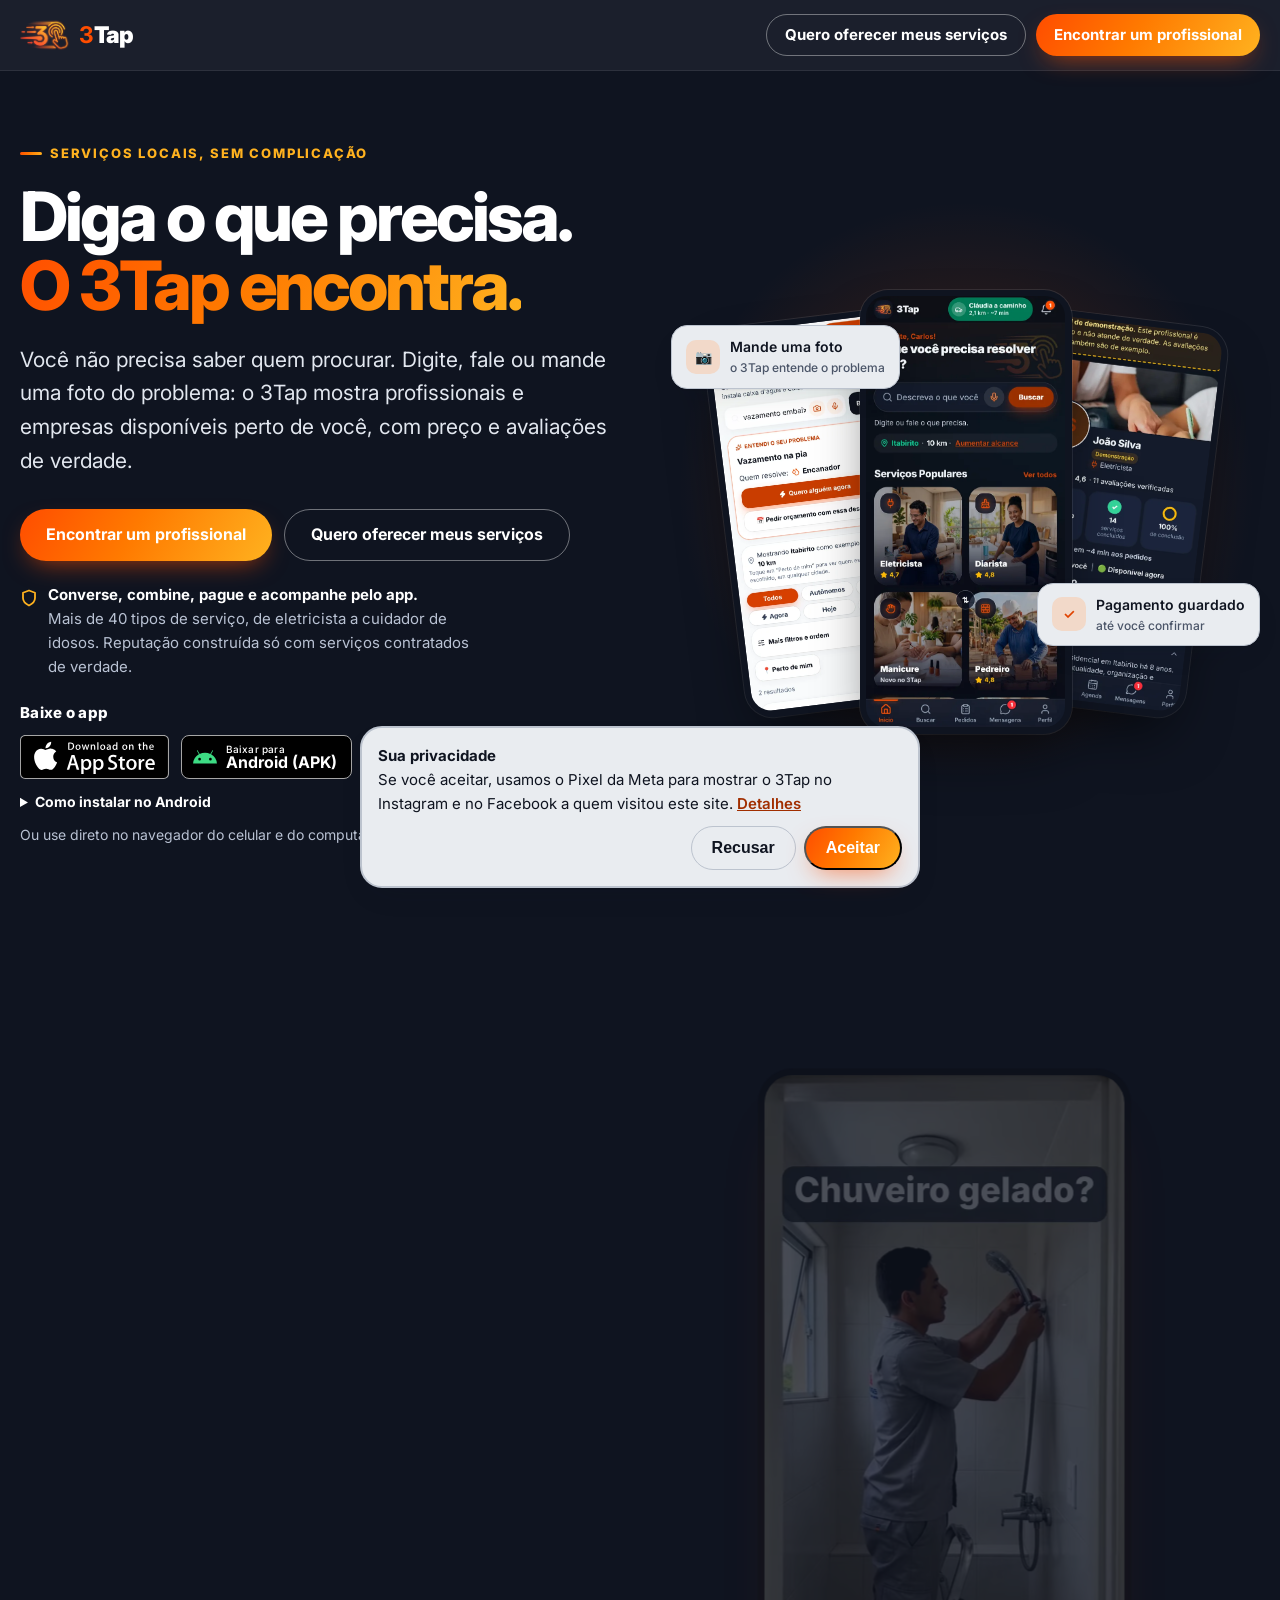
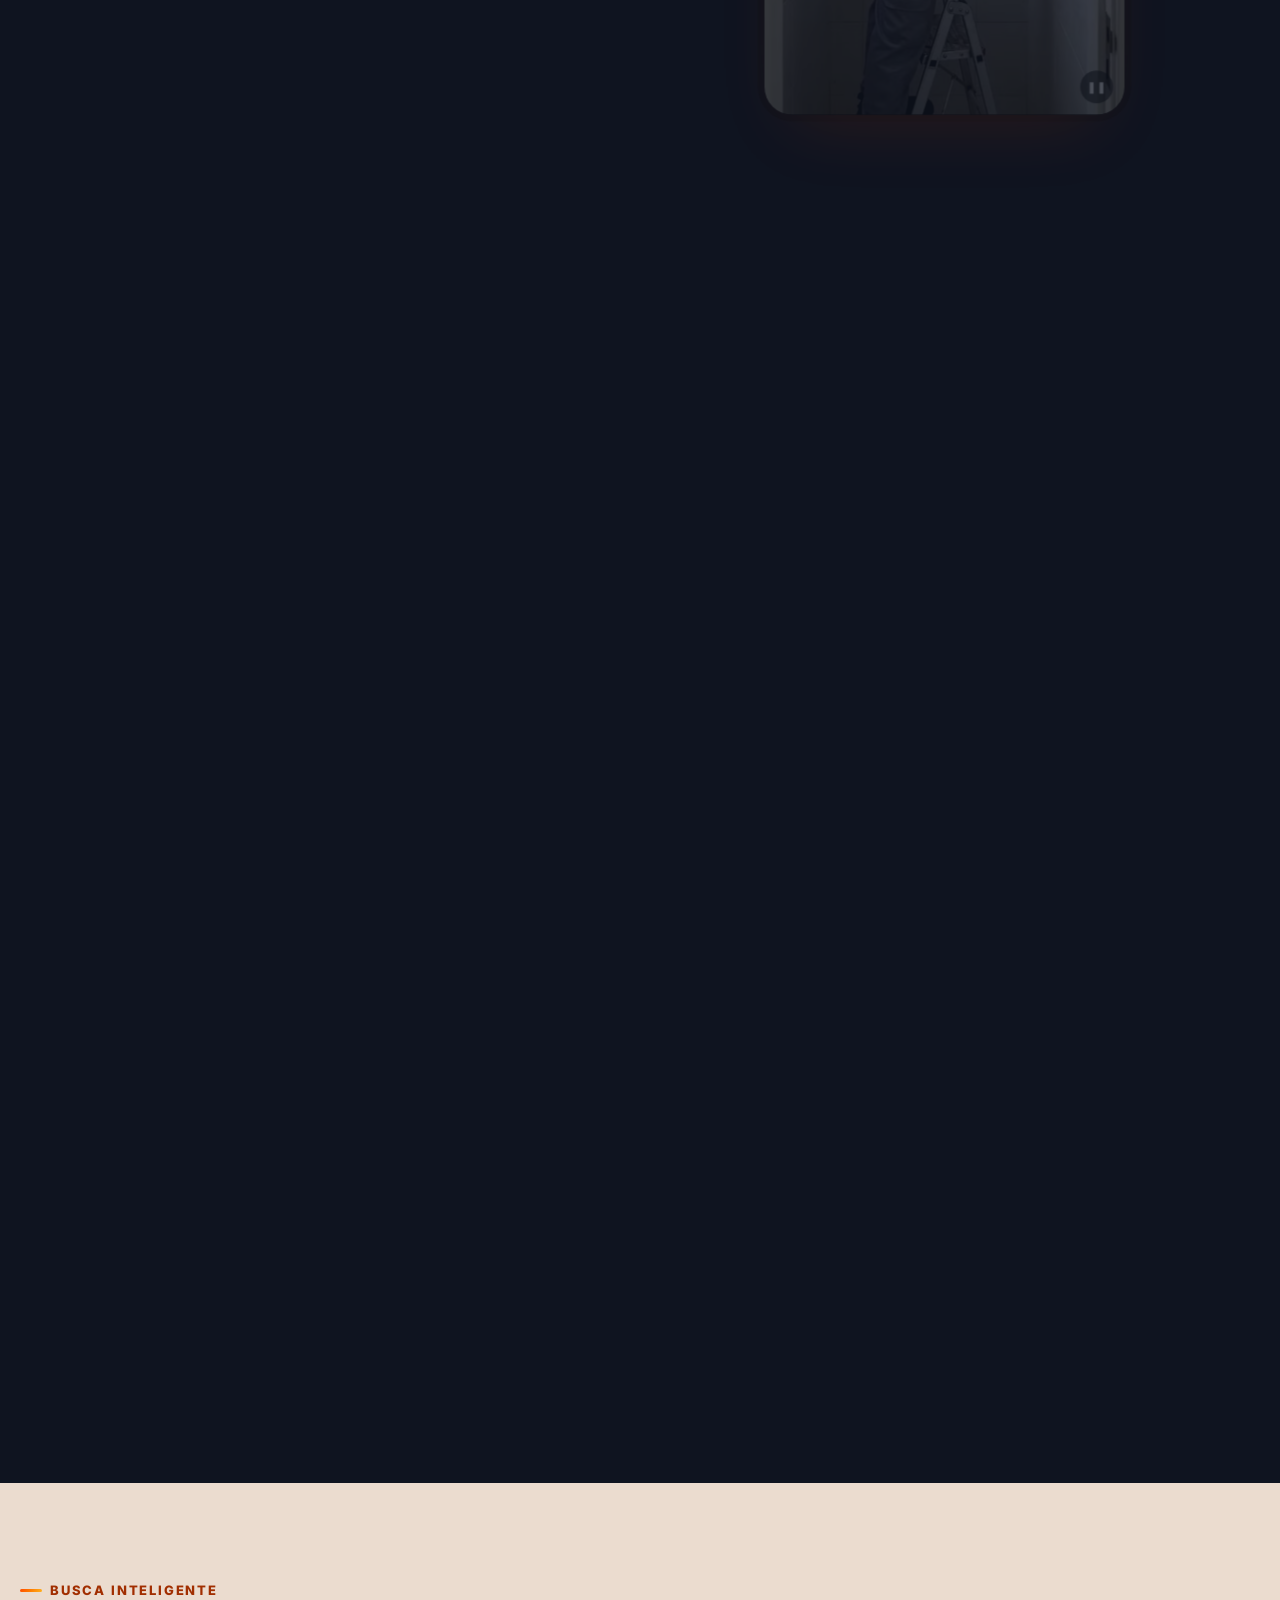
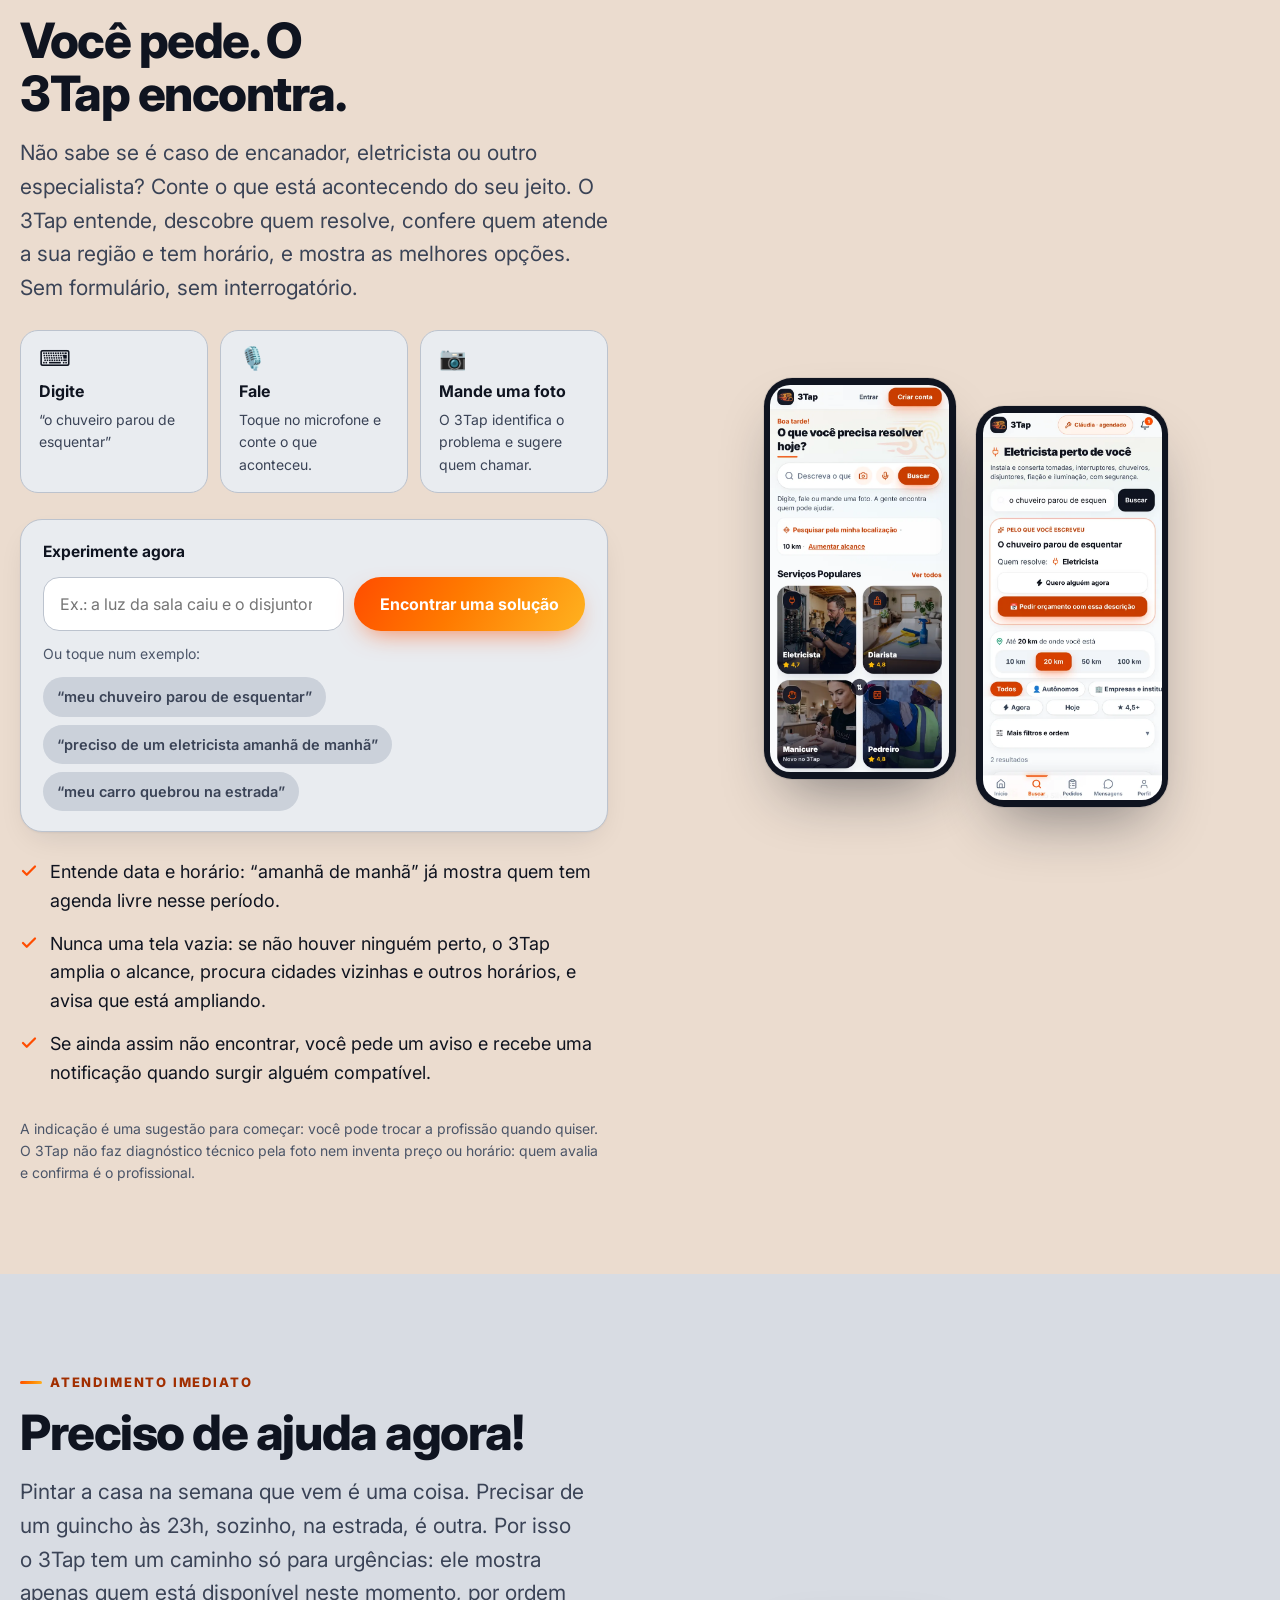
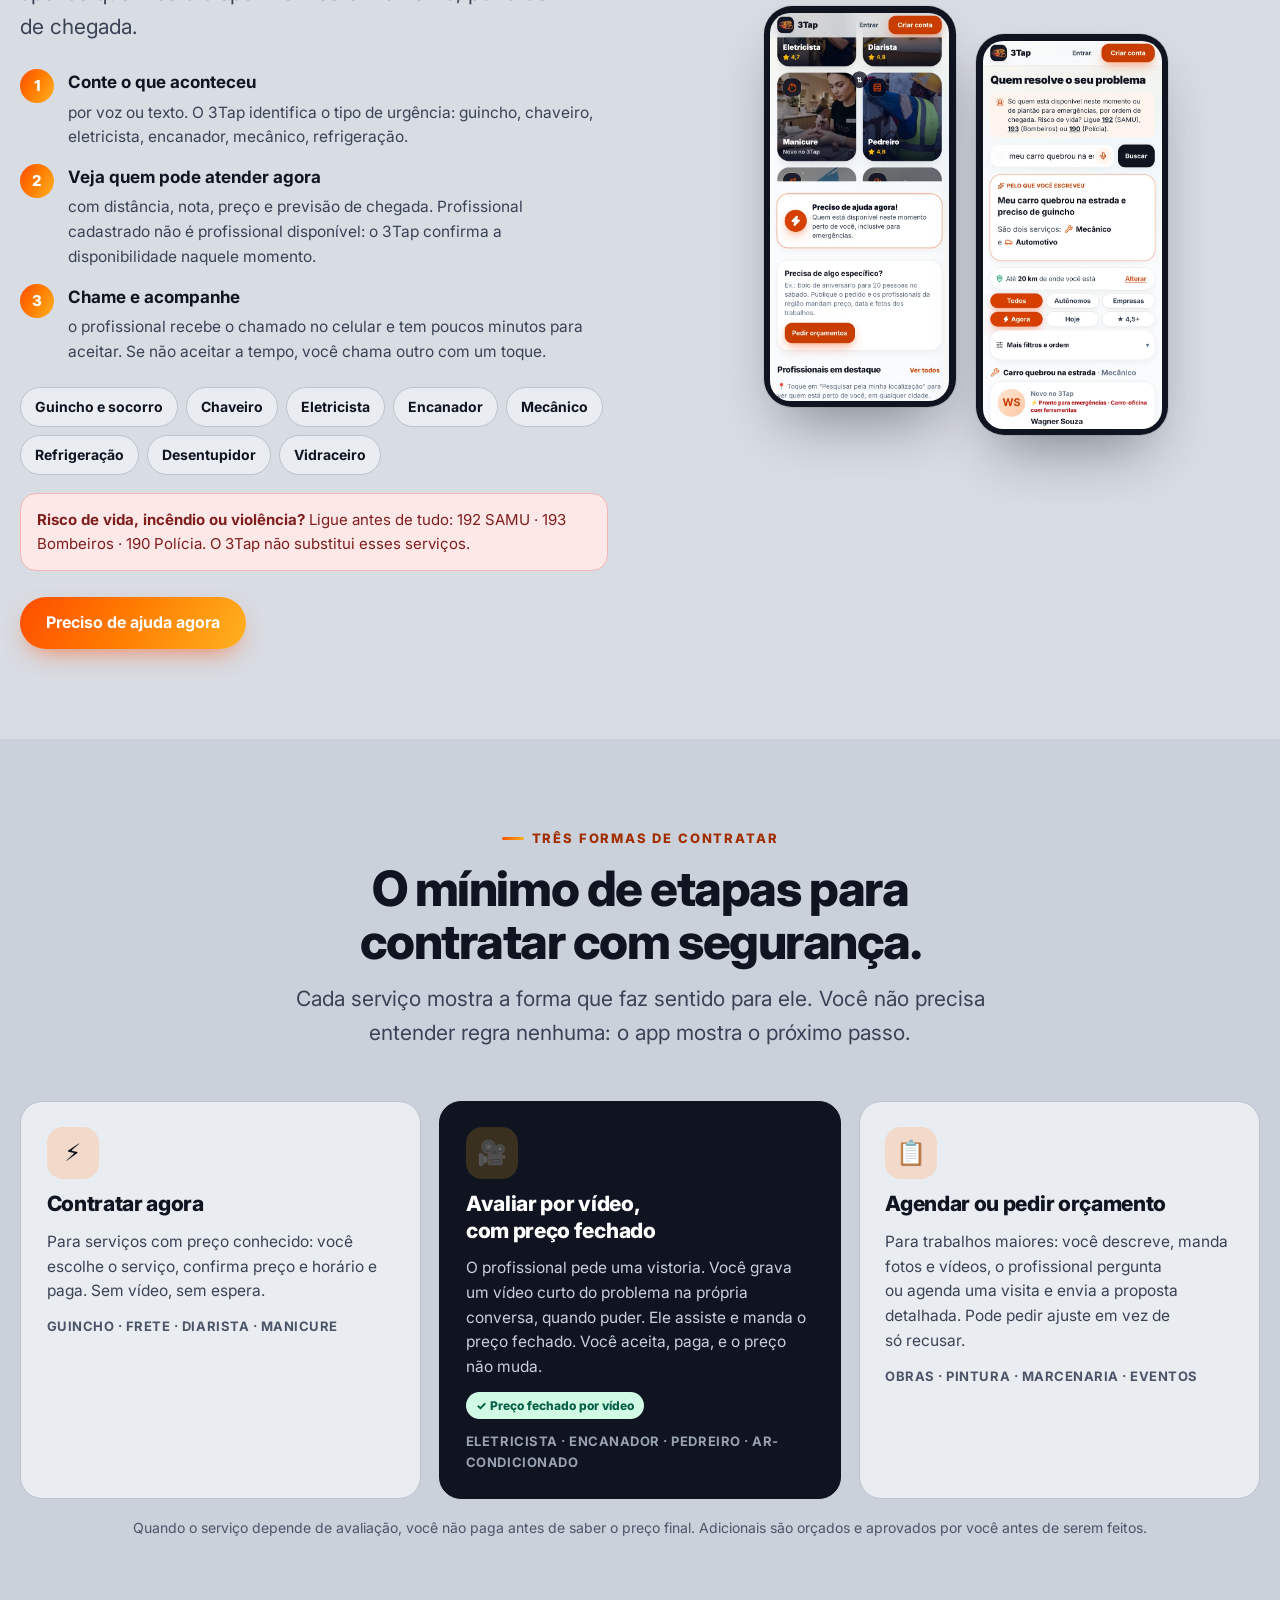
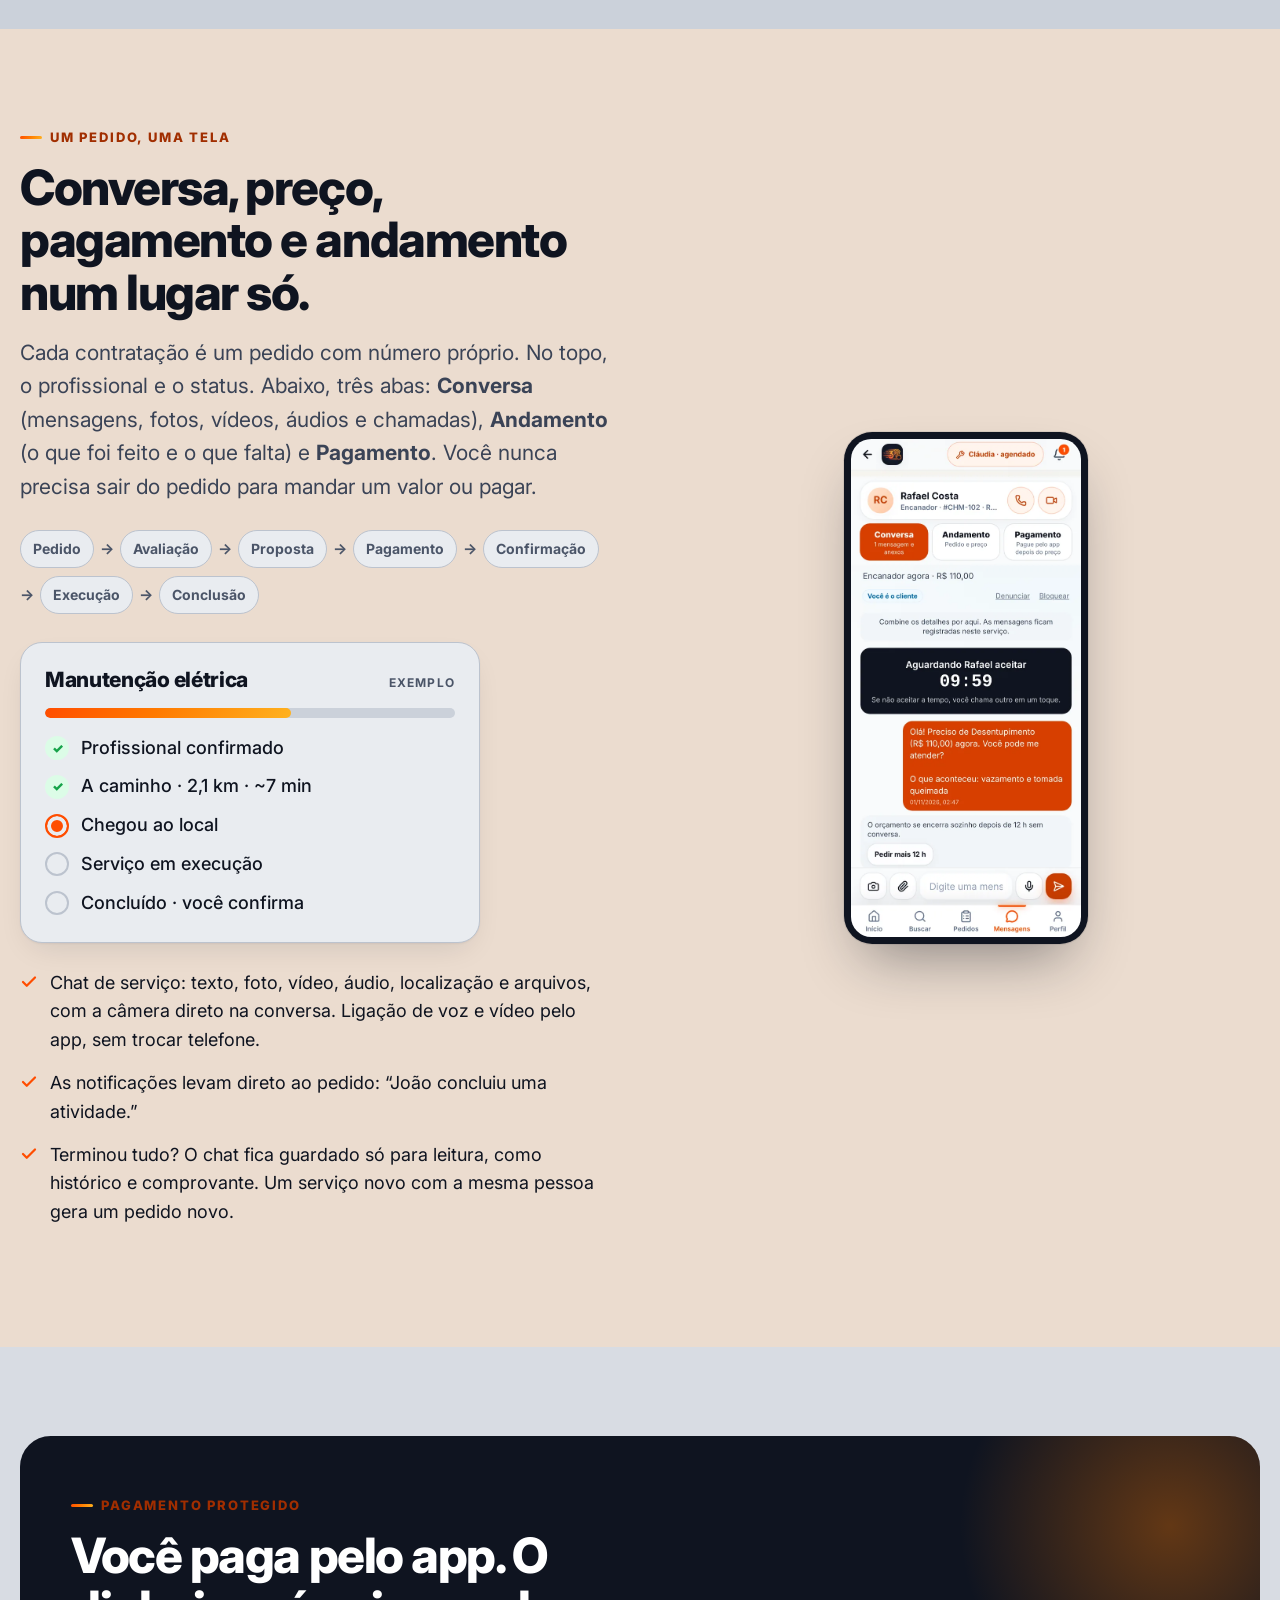
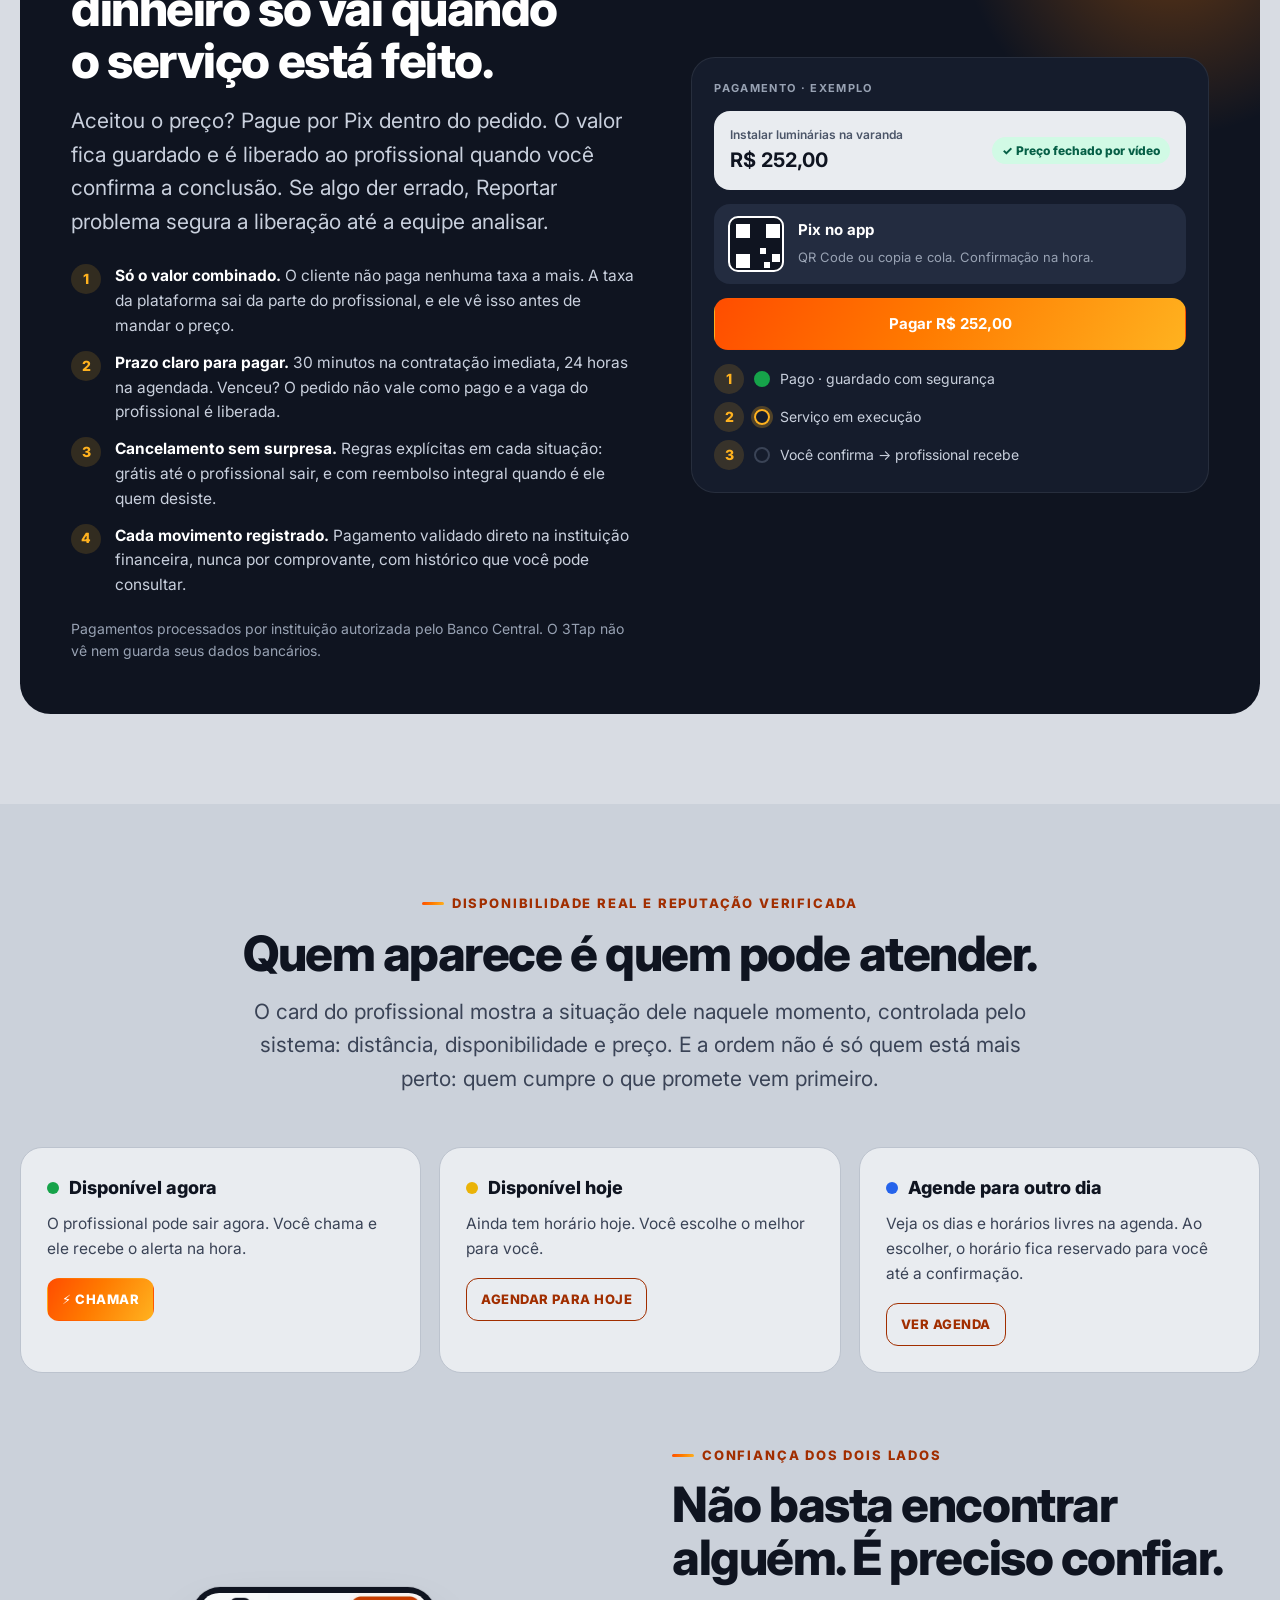
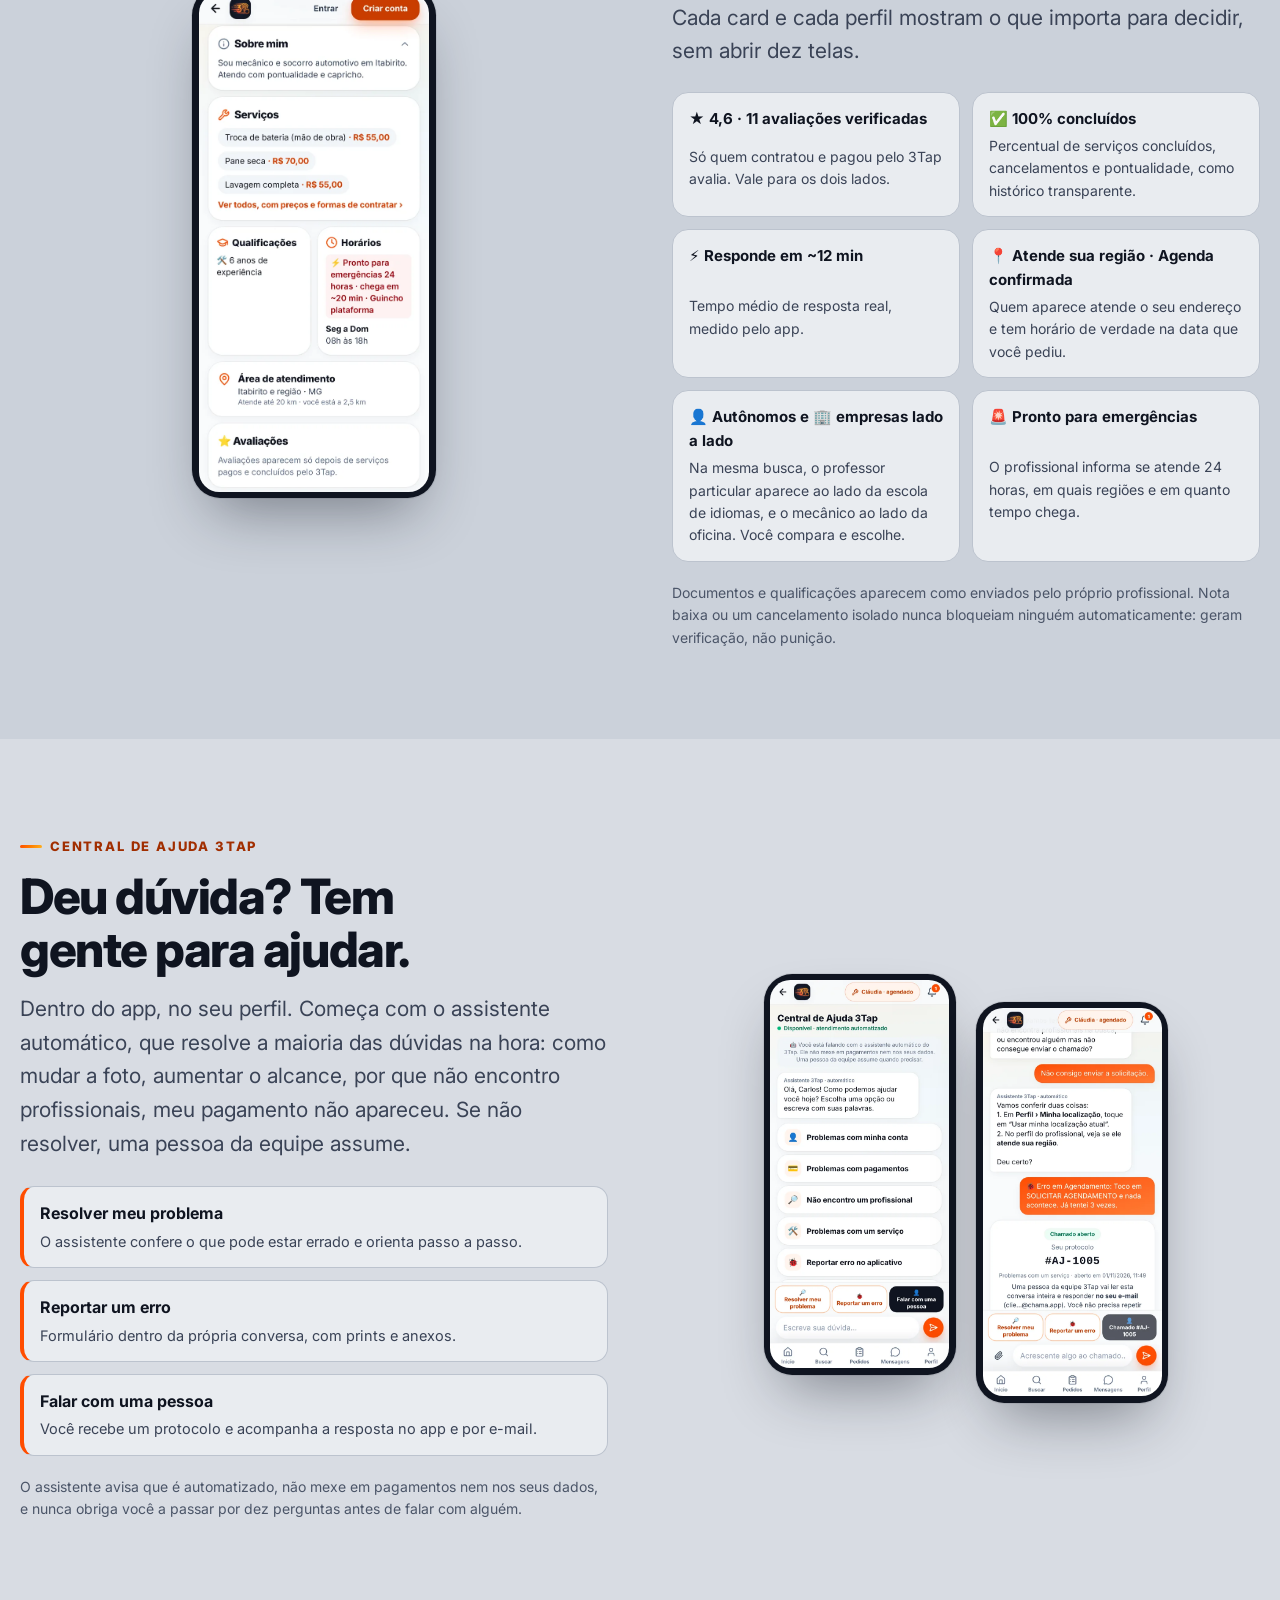
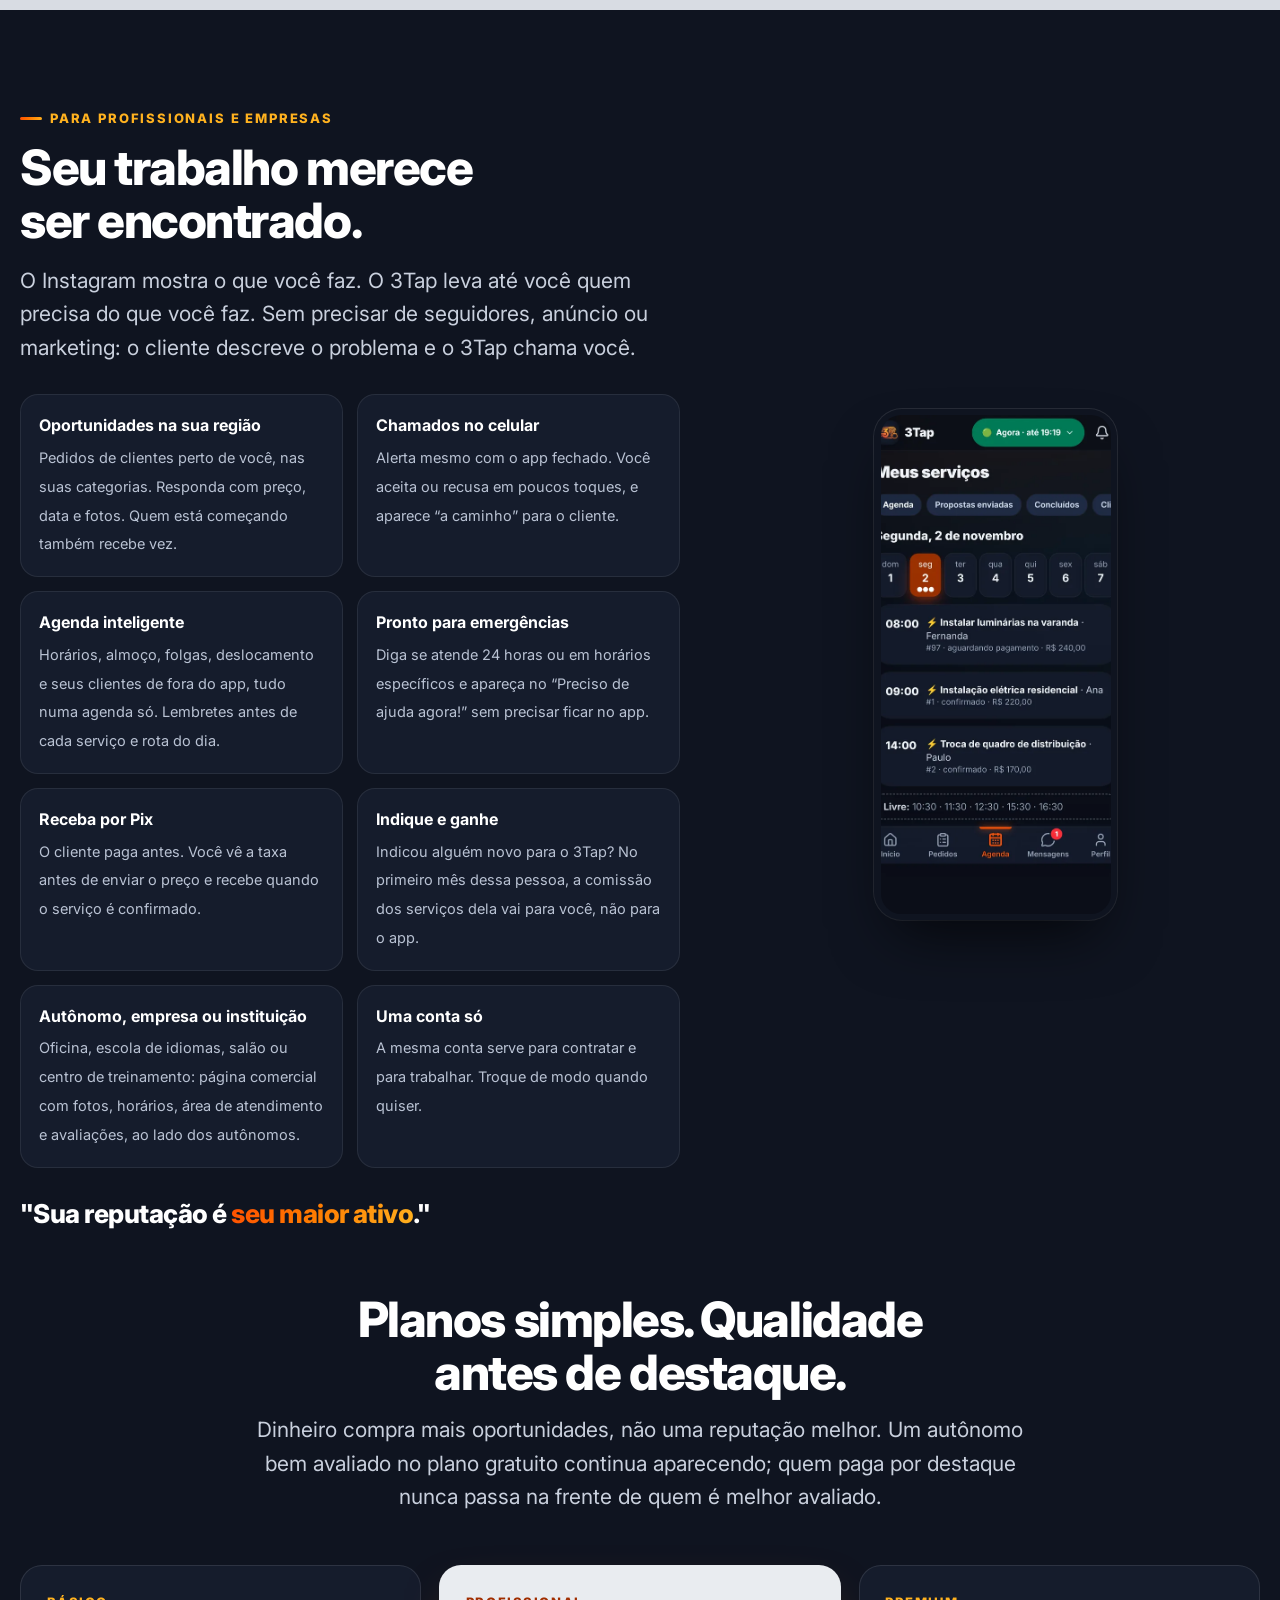
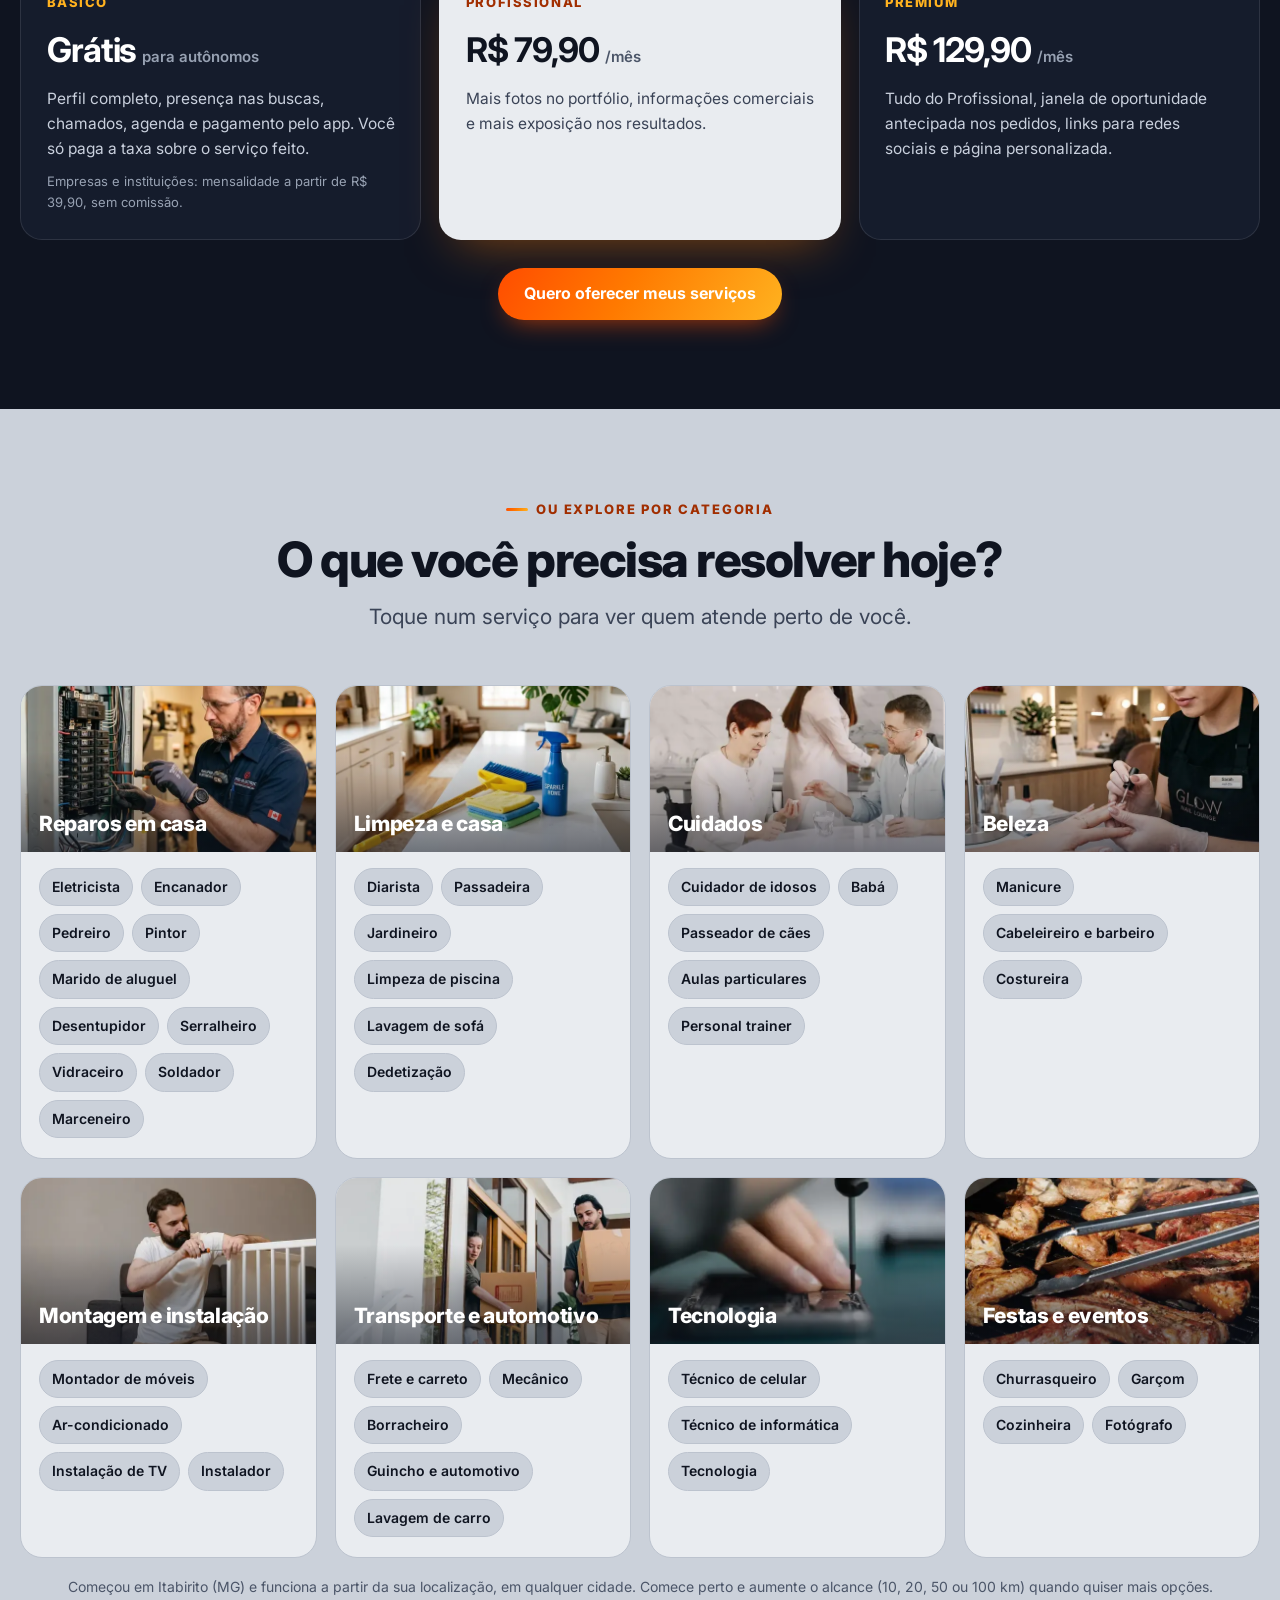
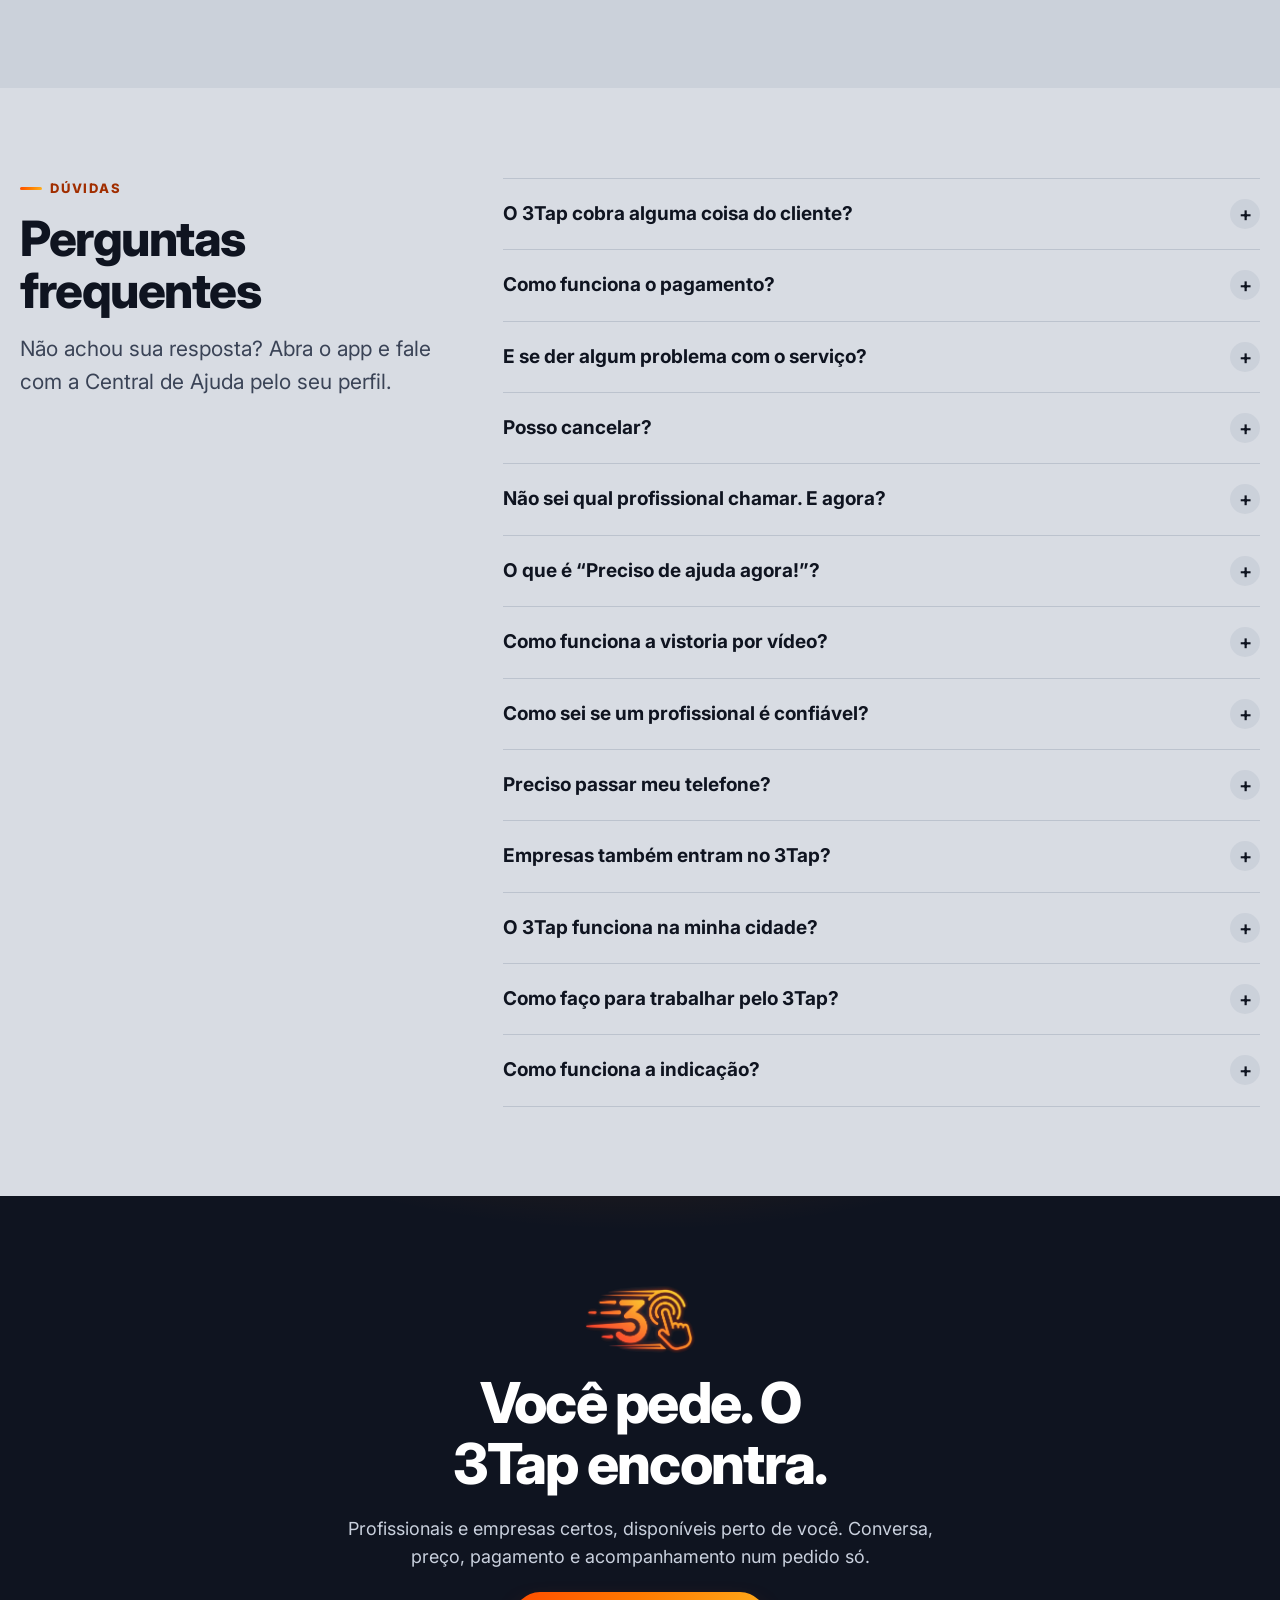
==== commit d424bdf5: "Site: botão "Baixar para Android (APK)" com passo a passo de instalação O arquivo vai em android/3ta" ====
--- a/index.html
+++ b/index.html
@@ -61,8 +61,10 @@
         <p class="lojas-tit">Baixe o app</p>
         <div class="lojas-row">
           <a class="loja" href="https://apps.apple.com/br/app/id6827356333" data-cta="app-store"><img src="img/lojas/app-store.svg" alt="Baixar na App Store" width="150" height="44"></a>
+          <a class="loja loja-apk" href="android/3tap.apk" download data-cta="apk"><svg width="26" height="26" viewBox="0 0 24 24" aria-hidden="true"><path fill="#3DDC84" d="M17.6 9.48l1.84-3.18a.38.38 0 0 0-.66-.38l-1.86 3.22A11.4 11.4 0 0 0 12 8.1c-1.77 0-3.43.38-4.92 1.04L5.22 5.92a.38.38 0 0 0-.66.38L6.4 9.48A10.8 10.8 0 0 0 1 18h22a10.8 10.8 0 0 0-5.4-8.52zM7 15.25a1.25 1.25 0 1 1 0-2.5 1.25 1.25 0 0 1 0 2.5zm10 0a1.25 1.25 0 1 1 0-2.5 1.25 1.25 0 0 1 0 2.5z"/></svg><span><small>Baixar para</small>Android (APK)</span></a>
           <span class="loja loja-breve" aria-label="Google Play: em breve"><img src="img/lojas/google-play.png" alt="Disponível no Google Play" width="148" height="44"><em>Em breve</em></span>
         </div>
+        <details class="apk-passos"><summary>Como instalar no Android</summary><ol><li>Toque em <b>Baixar para Android (APK)</b>. Se o navegador avisar sobre o arquivo, toque em <b>Baixar mesmo assim</b>.</li><li>Abra o arquivo <b>3tap.apk</b>, pela notificação ou na pasta Downloads.</li><li>Se aparecer “Por segurança, seu celular não pode instalar apps desta fonte”, toque em <b>Configurações</b>, ligue <b>Permitir desta fonte</b> e volte.</li><li>Toque em <b>Instalar</b> e depois em <b>Abrir</b>.</li></ol><p>Quando o 3Tap chegar à Google Play, desinstale esta versão antes de instalar pela loja. Para assinar um plano de profissional, use o site por enquanto.</p></details>
         <p class="lojas-nota">Ou use direto no navegador do celular e do computador.</p>
       </div>
     </div>
@@ -417,8 +419,10 @@
       <p class="lojas-tit">Baixe o app</p>
       <div class="lojas-row">
         <a class="loja" href="https://apps.apple.com/br/app/id6827356333" data-cta="app-store"><img src="img/lojas/app-store.svg" alt="Baixar na App Store" width="150" height="44"></a>
+        <a class="loja loja-apk" href="android/3tap.apk" download data-cta="apk"><svg width="26" height="26" viewBox="0 0 24 24" aria-hidden="true"><path fill="#3DDC84" d="M17.6 9.48l1.84-3.18a.38.38 0 0 0-.66-.38l-1.86 3.22A11.4 11.4 0 0 0 12 8.1c-1.77 0-3.43.38-4.92 1.04L5.22 5.92a.38.38 0 0 0-.66.38L6.4 9.48A10.8 10.8 0 0 0 1 18h22a10.8 10.8 0 0 0-5.4-8.52zM7 15.25a1.25 1.25 0 1 1 0-2.5 1.25 1.25 0 0 1 0 2.5zm10 0a1.25 1.25 0 1 1 0-2.5 1.25 1.25 0 0 1 0 2.5z"/></svg><span><small>Baixar para</small>Android (APK)</span></a>
         <span class="loja loja-breve" aria-label="Google Play: em breve"><img src="img/lojas/google-play.png" alt="Disponível no Google Play" width="148" height="44"><em>Em breve</em></span>
       </div>
+      <details class="apk-passos"><summary>Como instalar no Android</summary><ol><li>Toque em <b>Baixar para Android (APK)</b>. Se o navegador avisar sobre o arquivo, toque em <b>Baixar mesmo assim</b>.</li><li>Abra o arquivo <b>3tap.apk</b>, pela notificação ou na pasta Downloads.</li><li>Se aparecer “Por segurança, seu celular não pode instalar apps desta fonte”, toque em <b>Configurações</b>, ligue <b>Permitir desta fonte</b> e volte.</li><li>Toque em <b>Instalar</b> e depois em <b>Abrir</b>.</li></ol><p>Quando o 3Tap chegar à Google Play, desinstale esta versão antes de instalar pela loja. Para assinar um plano de profissional, use o site por enquanto.</p></details>
       <p class="lojas-nota">Ou use direto no navegador do celular e do computador.</p>
     </div>
     <div class="pro-cta">
--- a/estilo.css
+++ b/estilo.css
@@ -422,3 +422,14 @@
 .lojas-centro .lojas-row{justify-content:center}
 .final .lojas-tit{color:#fff}
 .final .lojas{margin-top:6px}
+.loja-apk{display:inline-flex;align-items:center;gap:8px;height:44px;padding:0 14px 0 10px;border-radius:8px;background:#000;border:1px solid #A6A6A6;color:#fff;text-decoration:none;line-height:1.05;font-weight:700;font-size:16px}
+.loja-apk small{display:block;font-size:10px;font-weight:500;letter-spacing:.02em}
+.loja-apk svg{flex:none}
+.apk-passos{margin-top:12px;font-size:14px;color:var(--muted);max-width:46ch;text-align:left}
+.hero-dark .apk-passos,.final .apk-passos{color:#B9C2D3}
+.apk-passos summary{cursor:pointer;font-weight:700}
+.hero-dark .apk-passos summary,.final .apk-passos summary{color:#fff}
+.apk-passos ol{margin:8px 0 0;padding-left:20px;display:grid;gap:4px}
+.apk-passos p{margin:8px 0 0;font-size:13px}
+.final .apk-passos p{color:#B9C2D3}
+.lojas-centro .apk-passos{margin-left:auto;margin-right:auto}
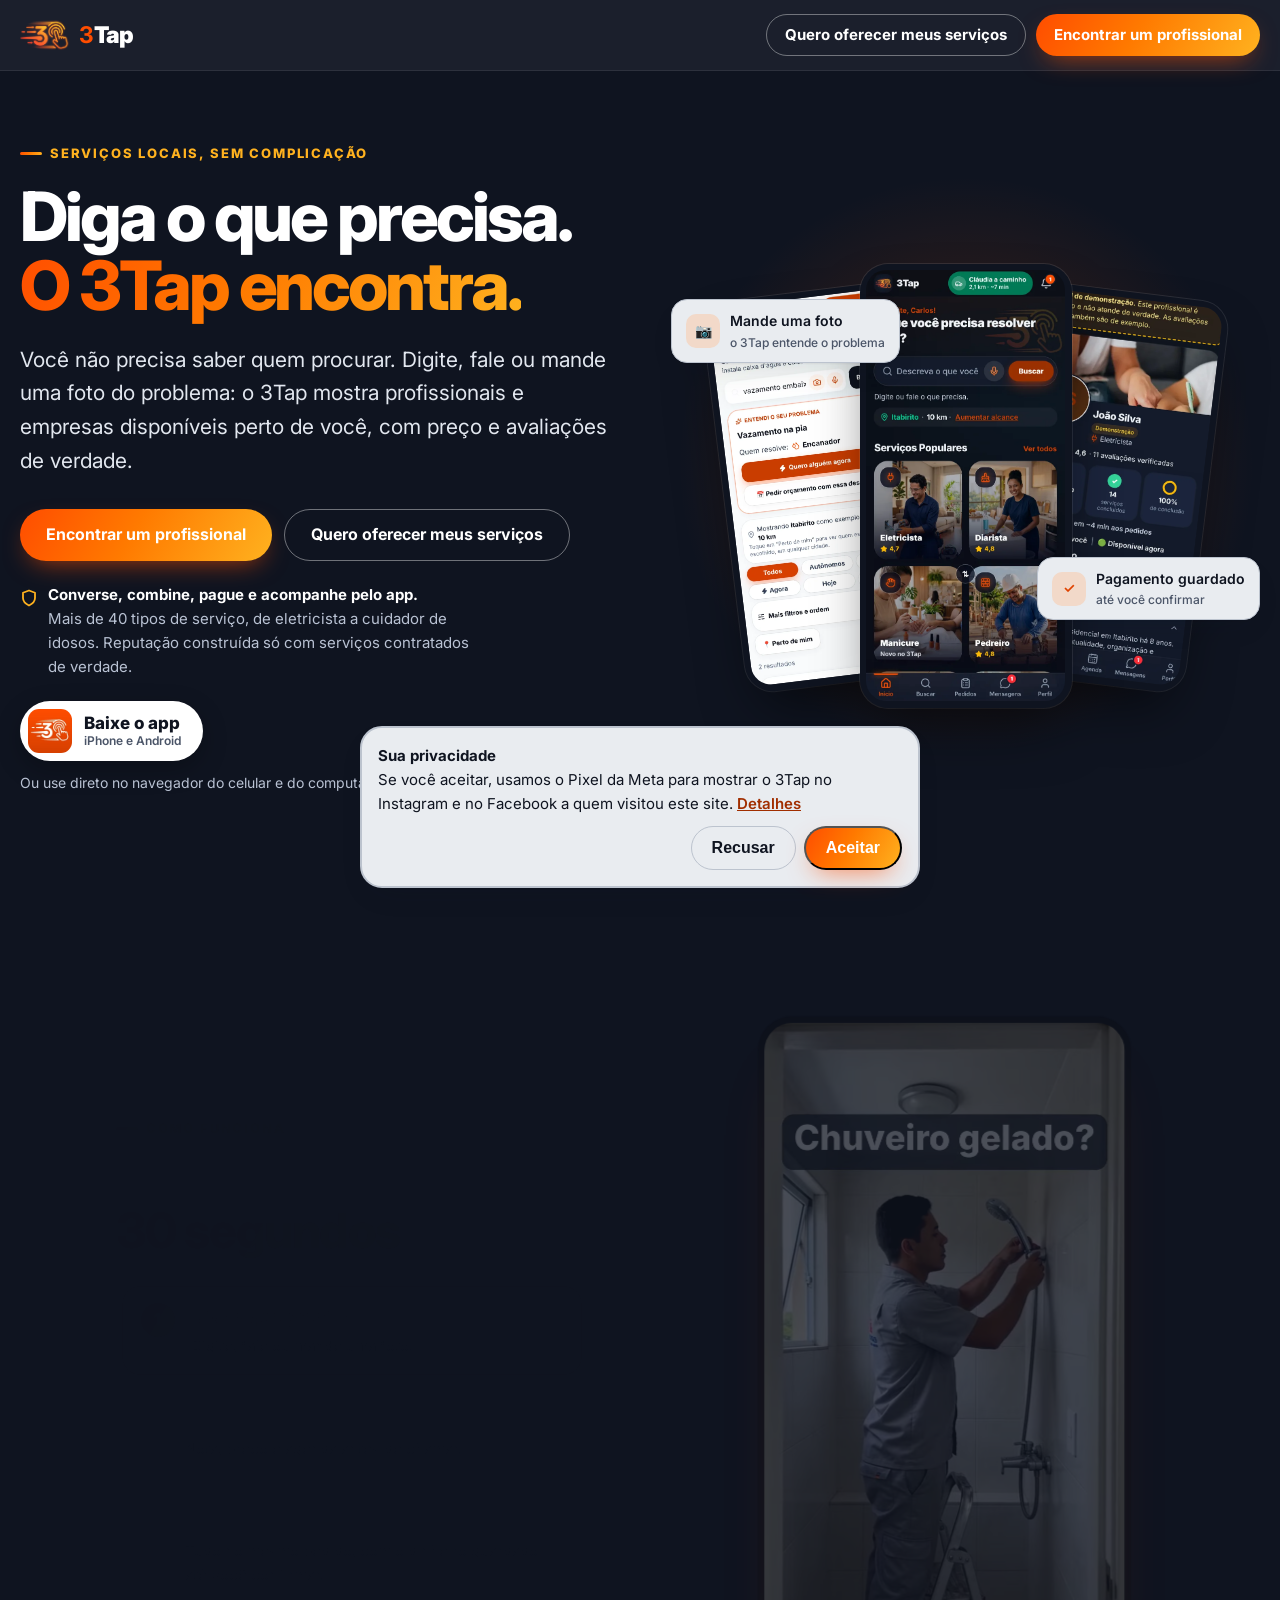
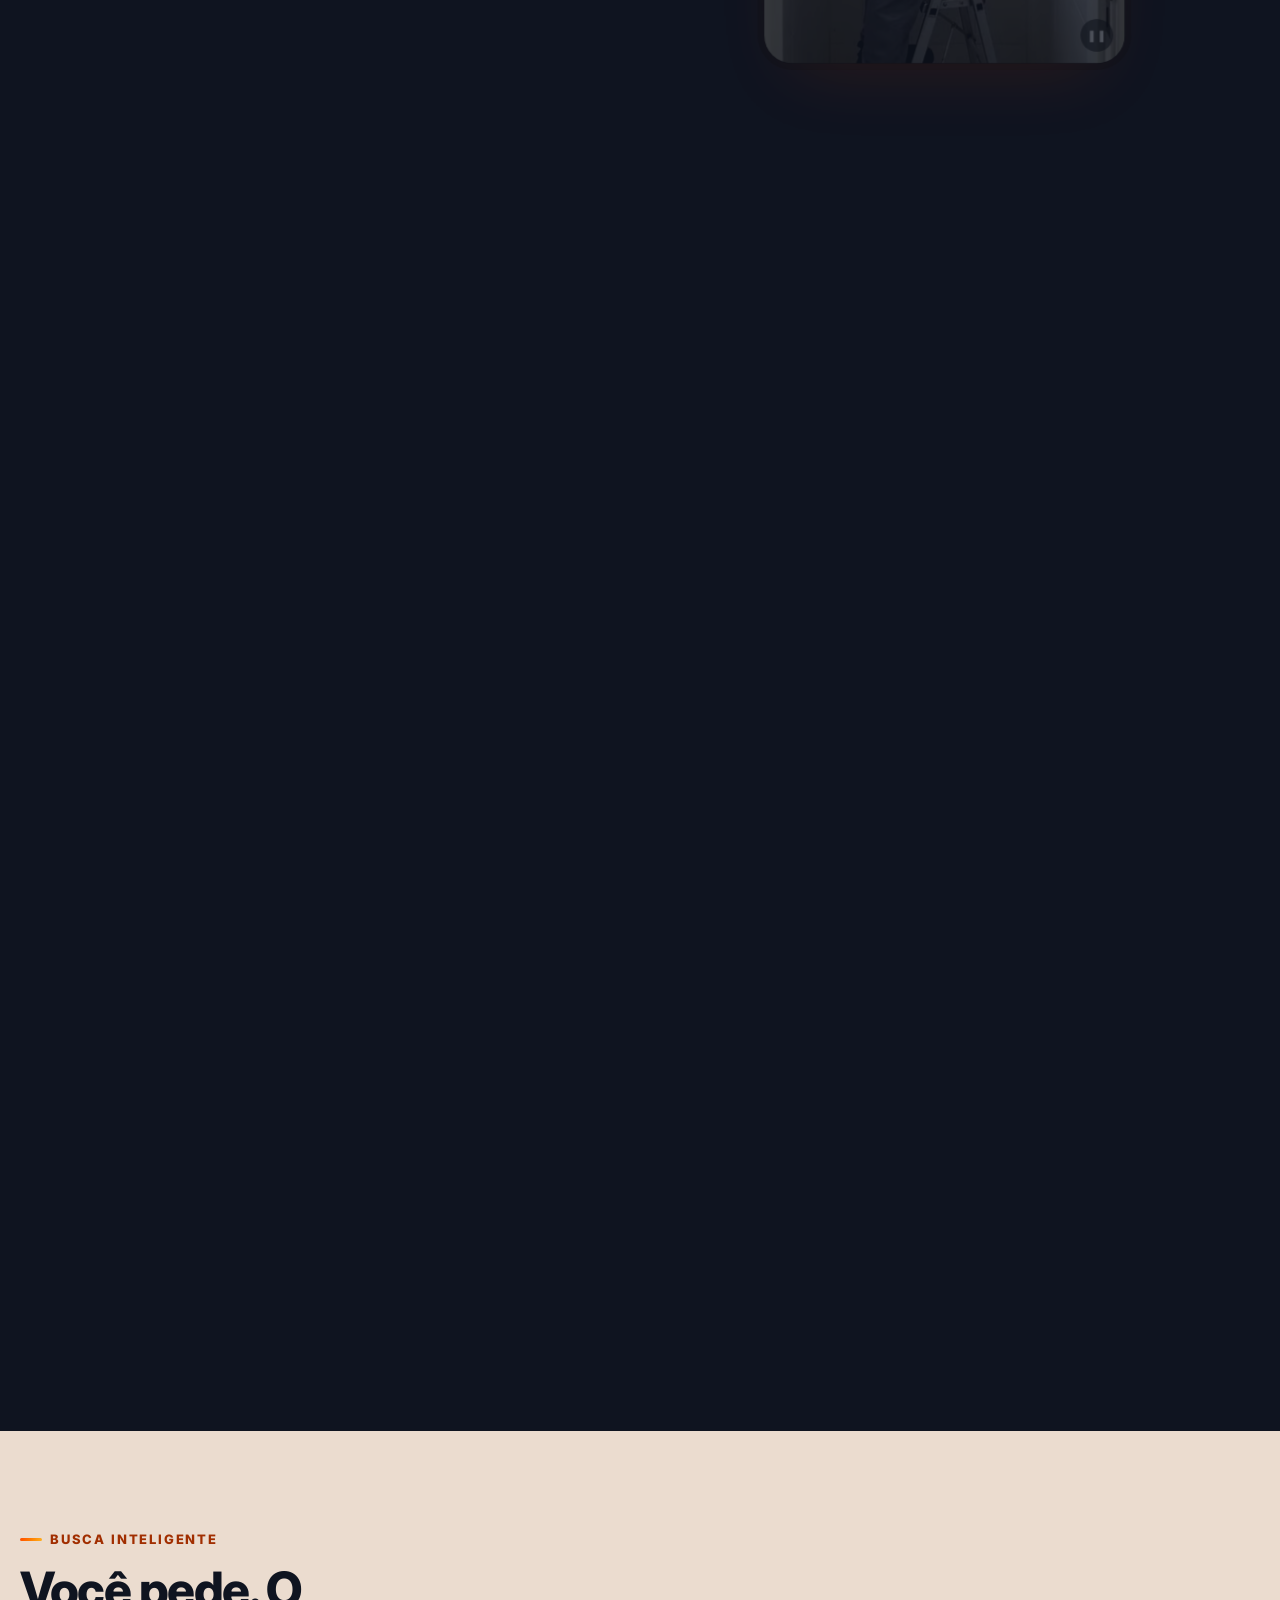
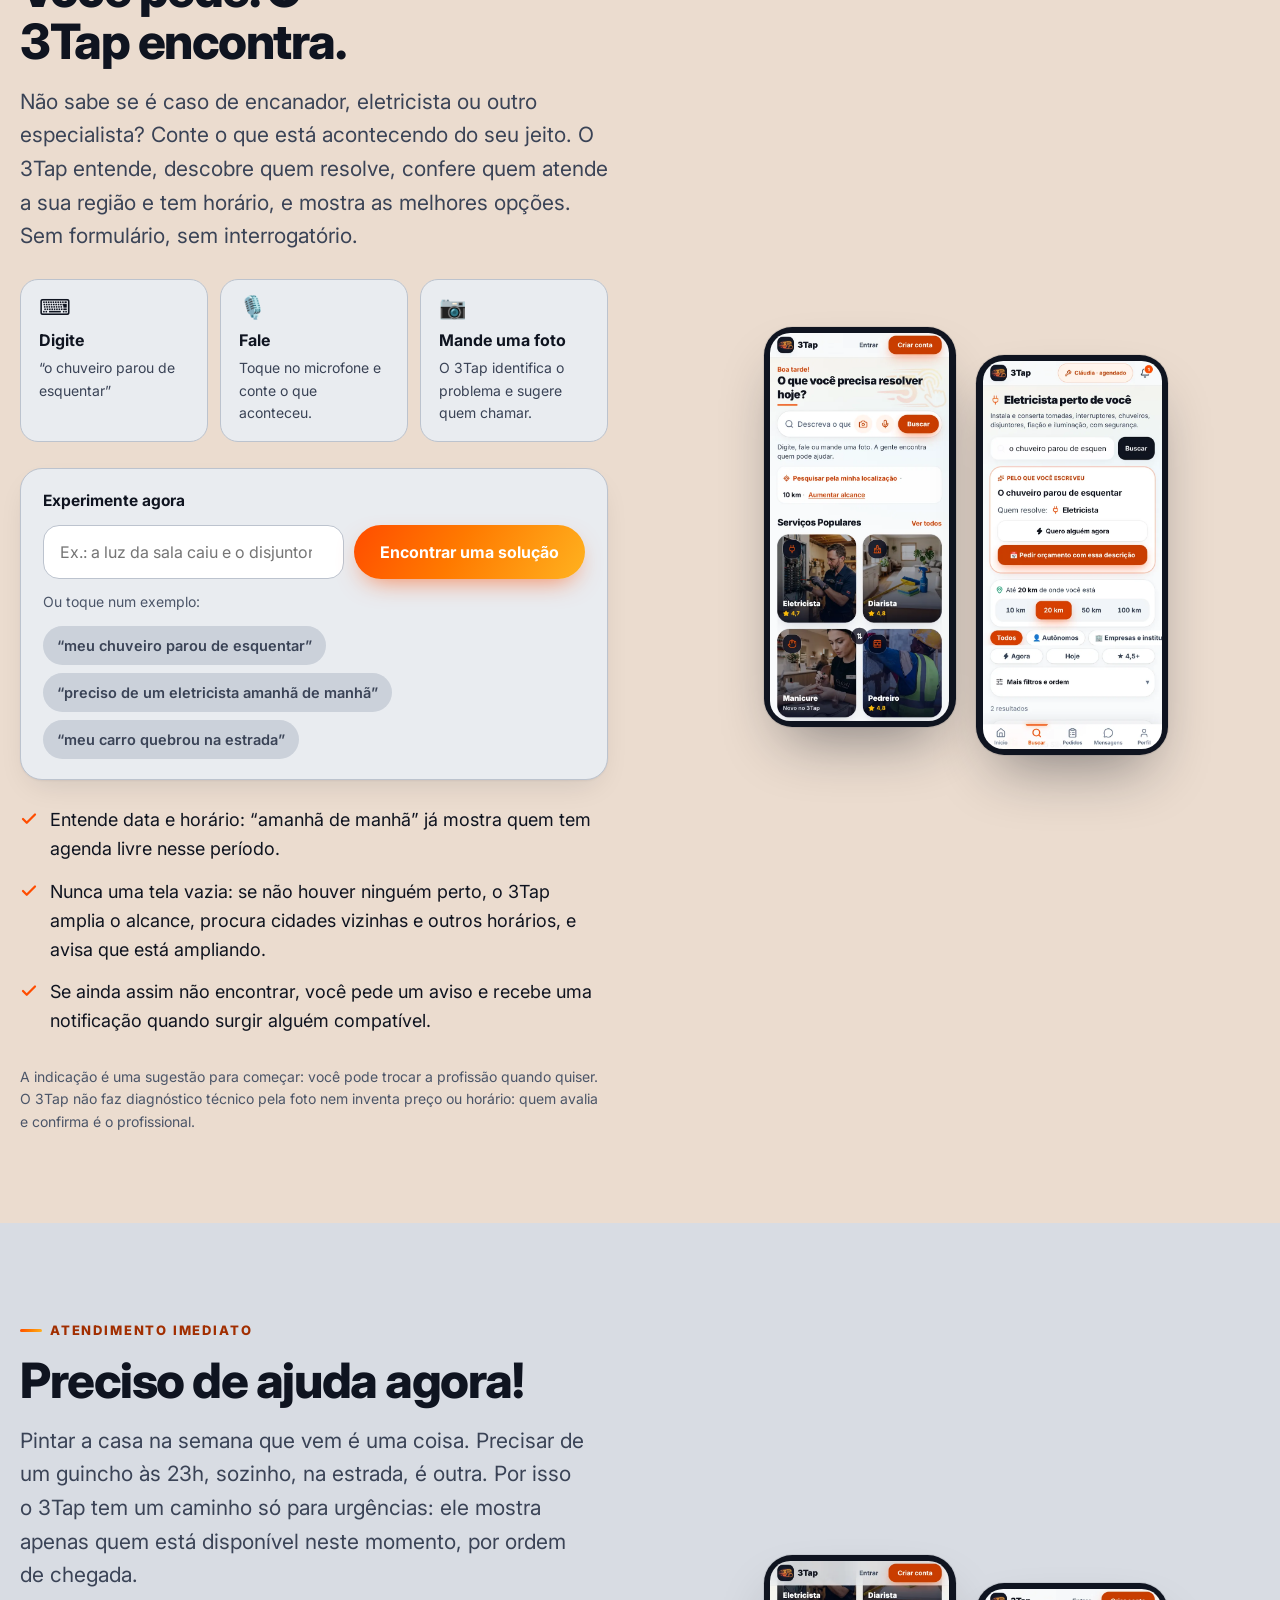
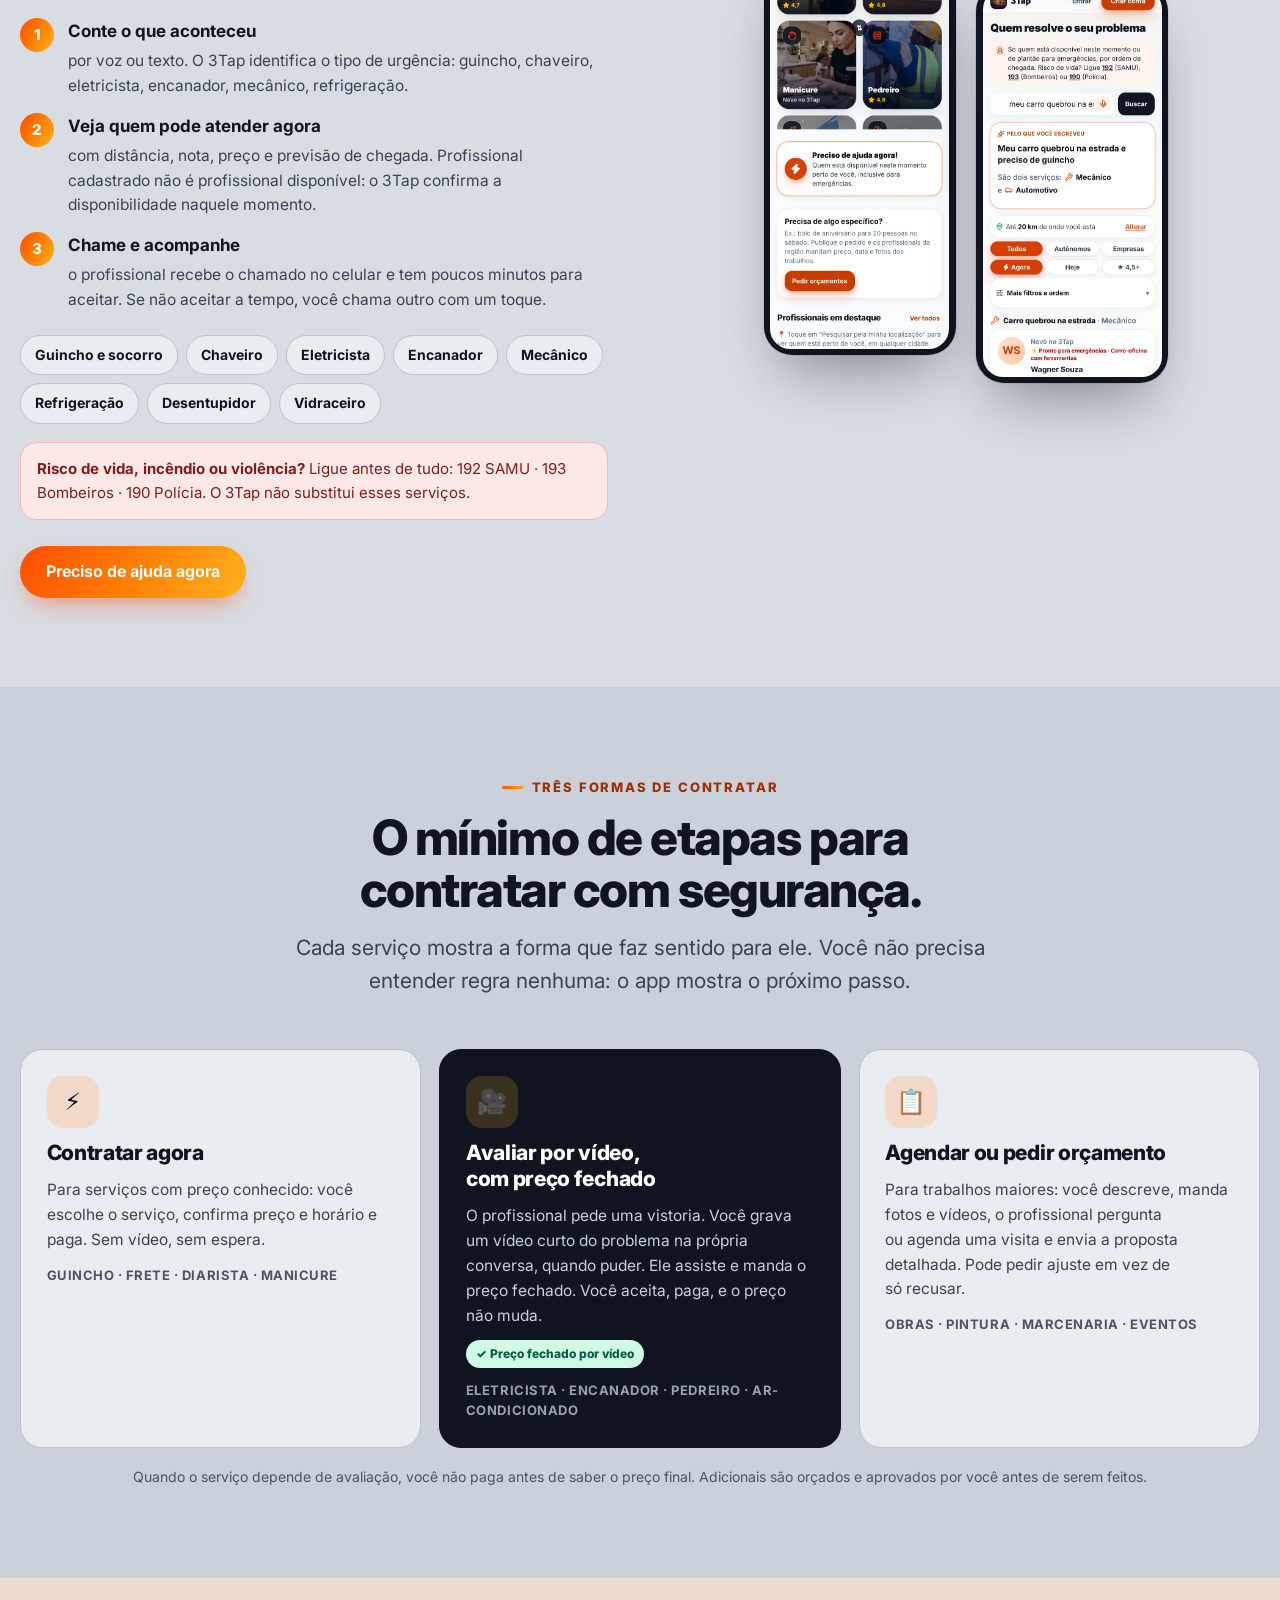
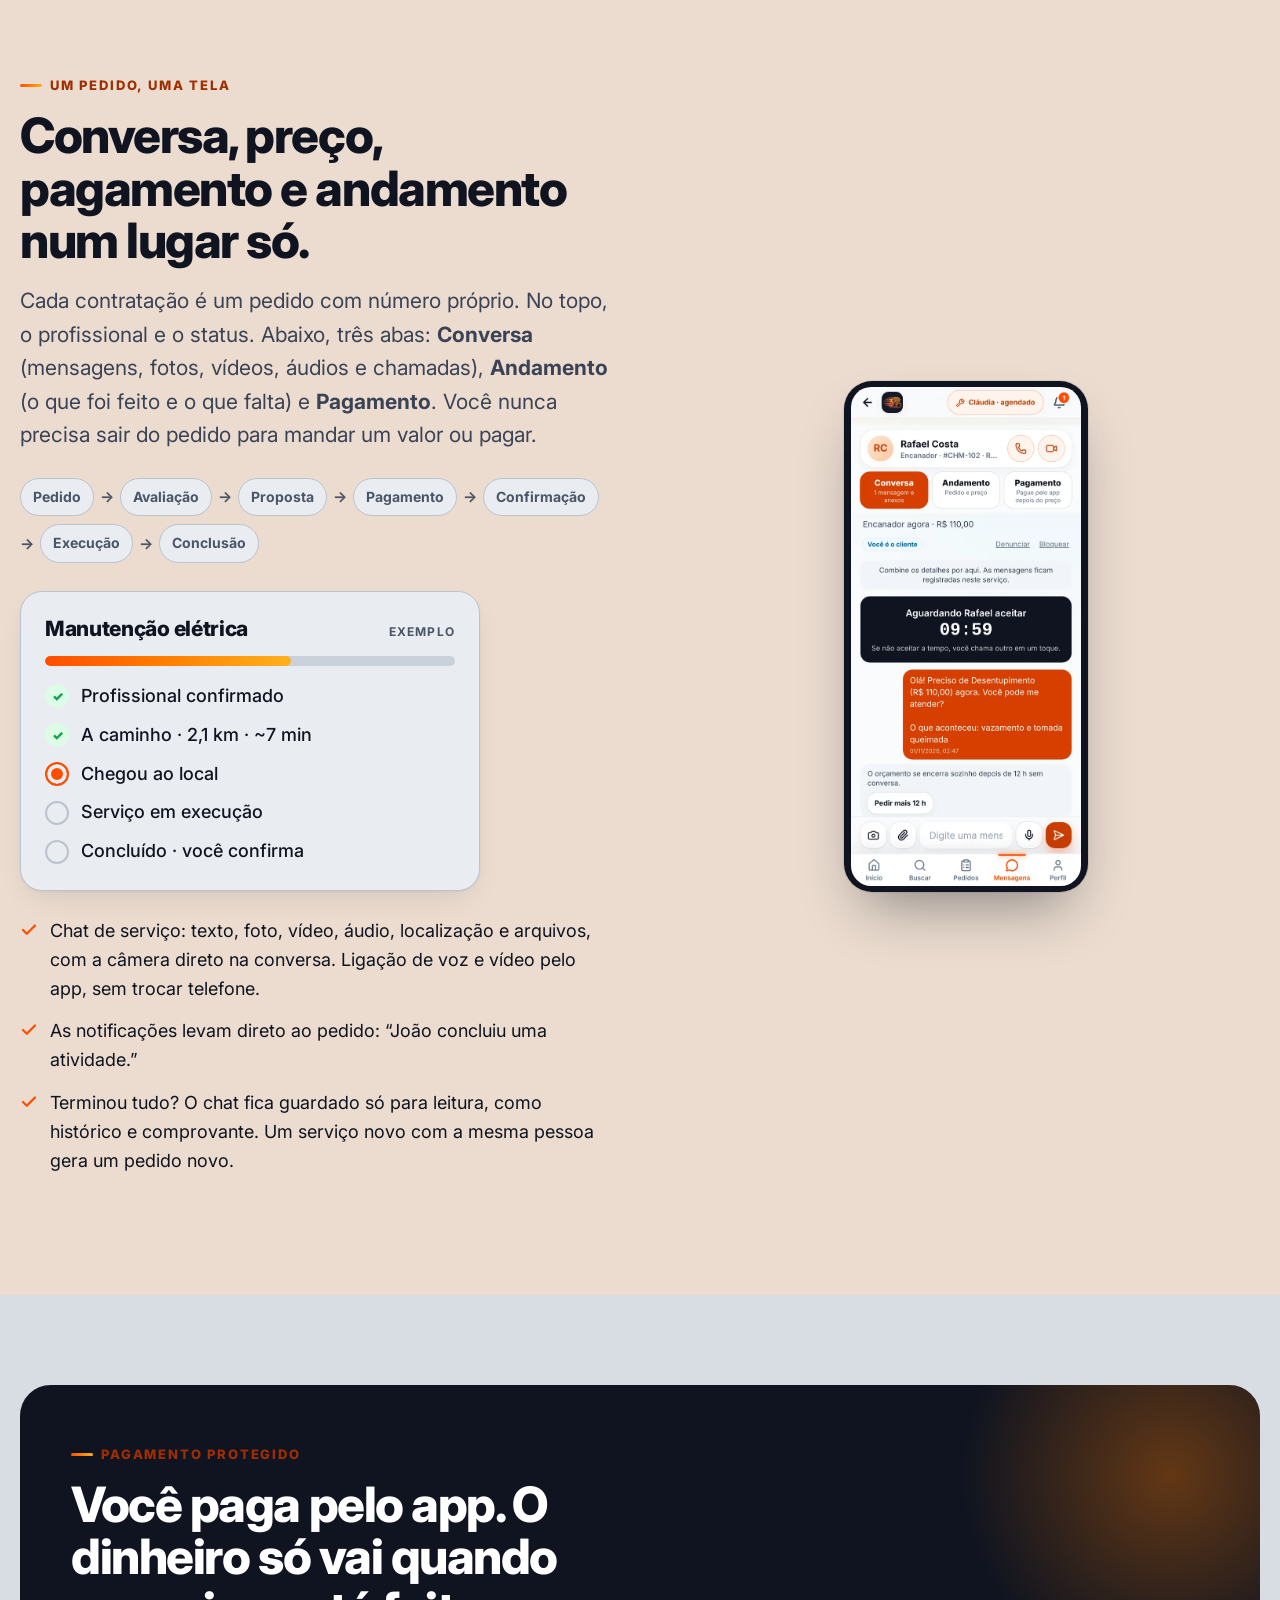
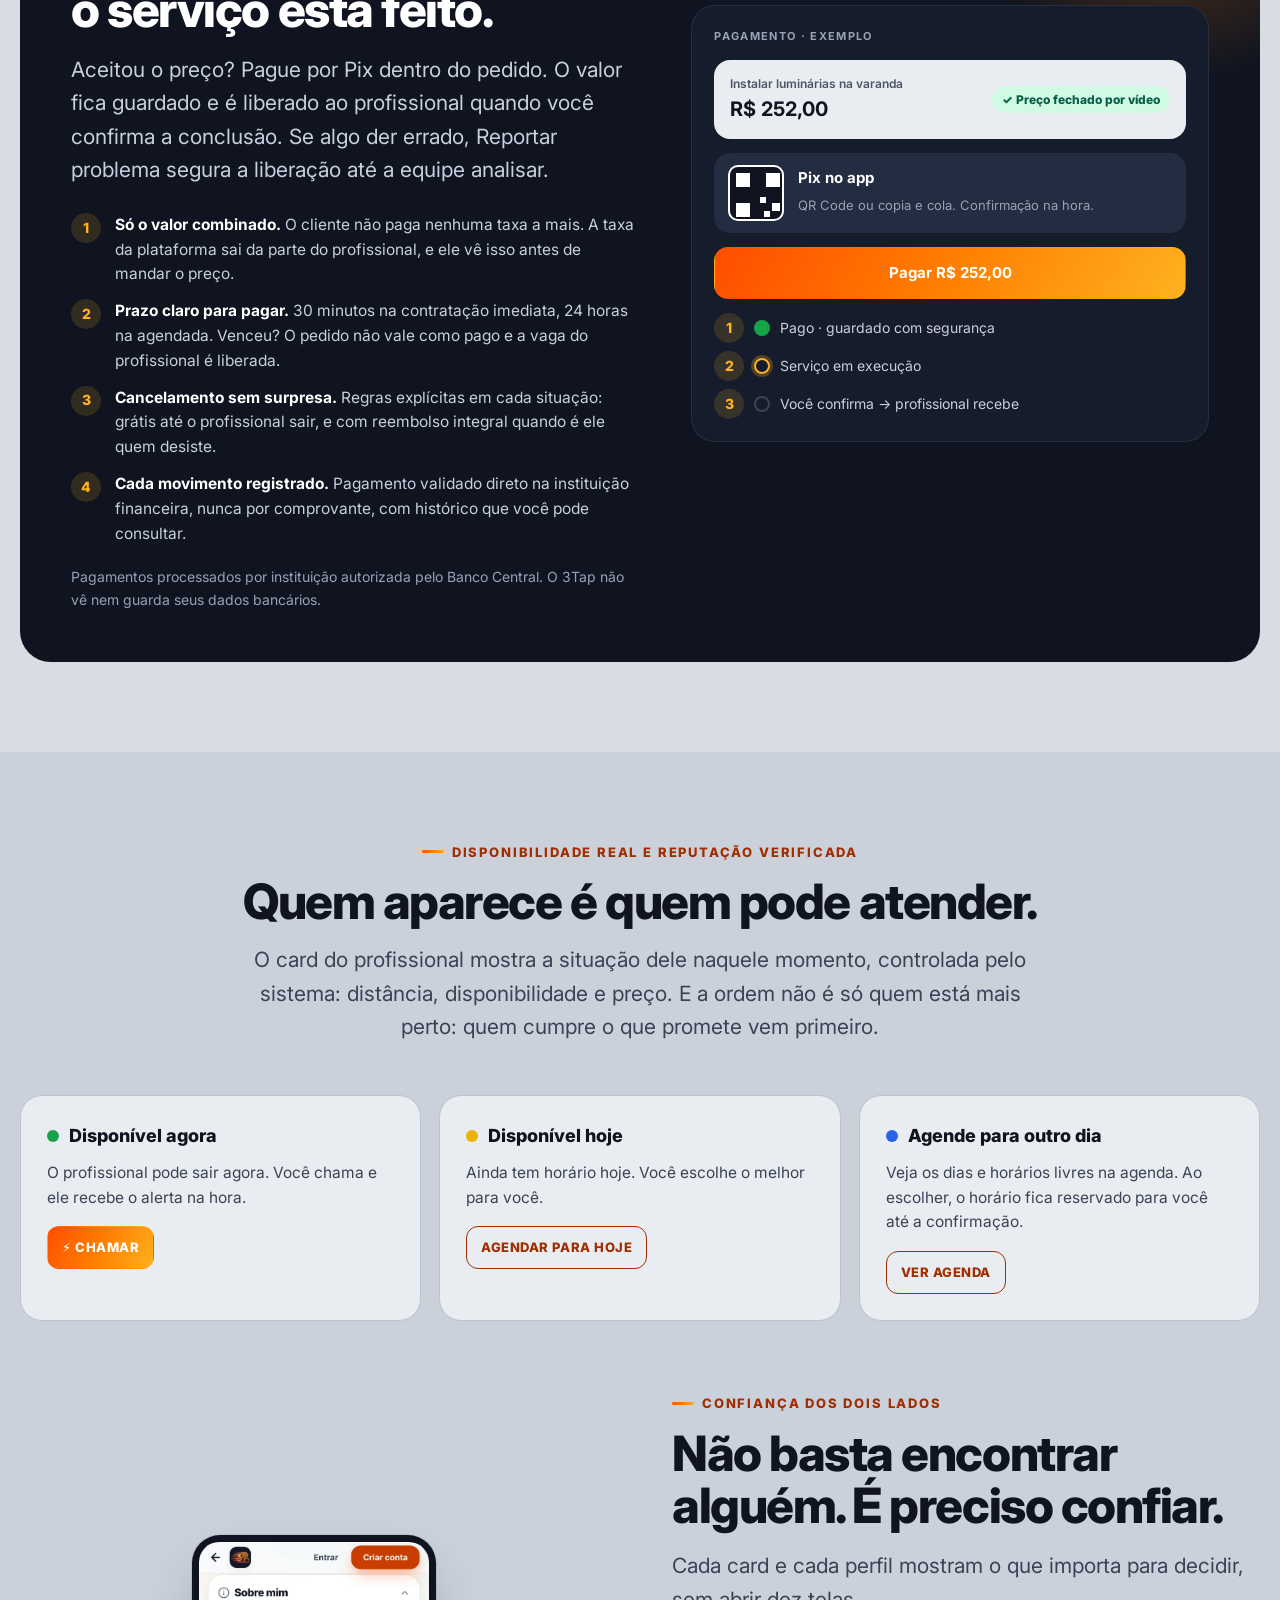
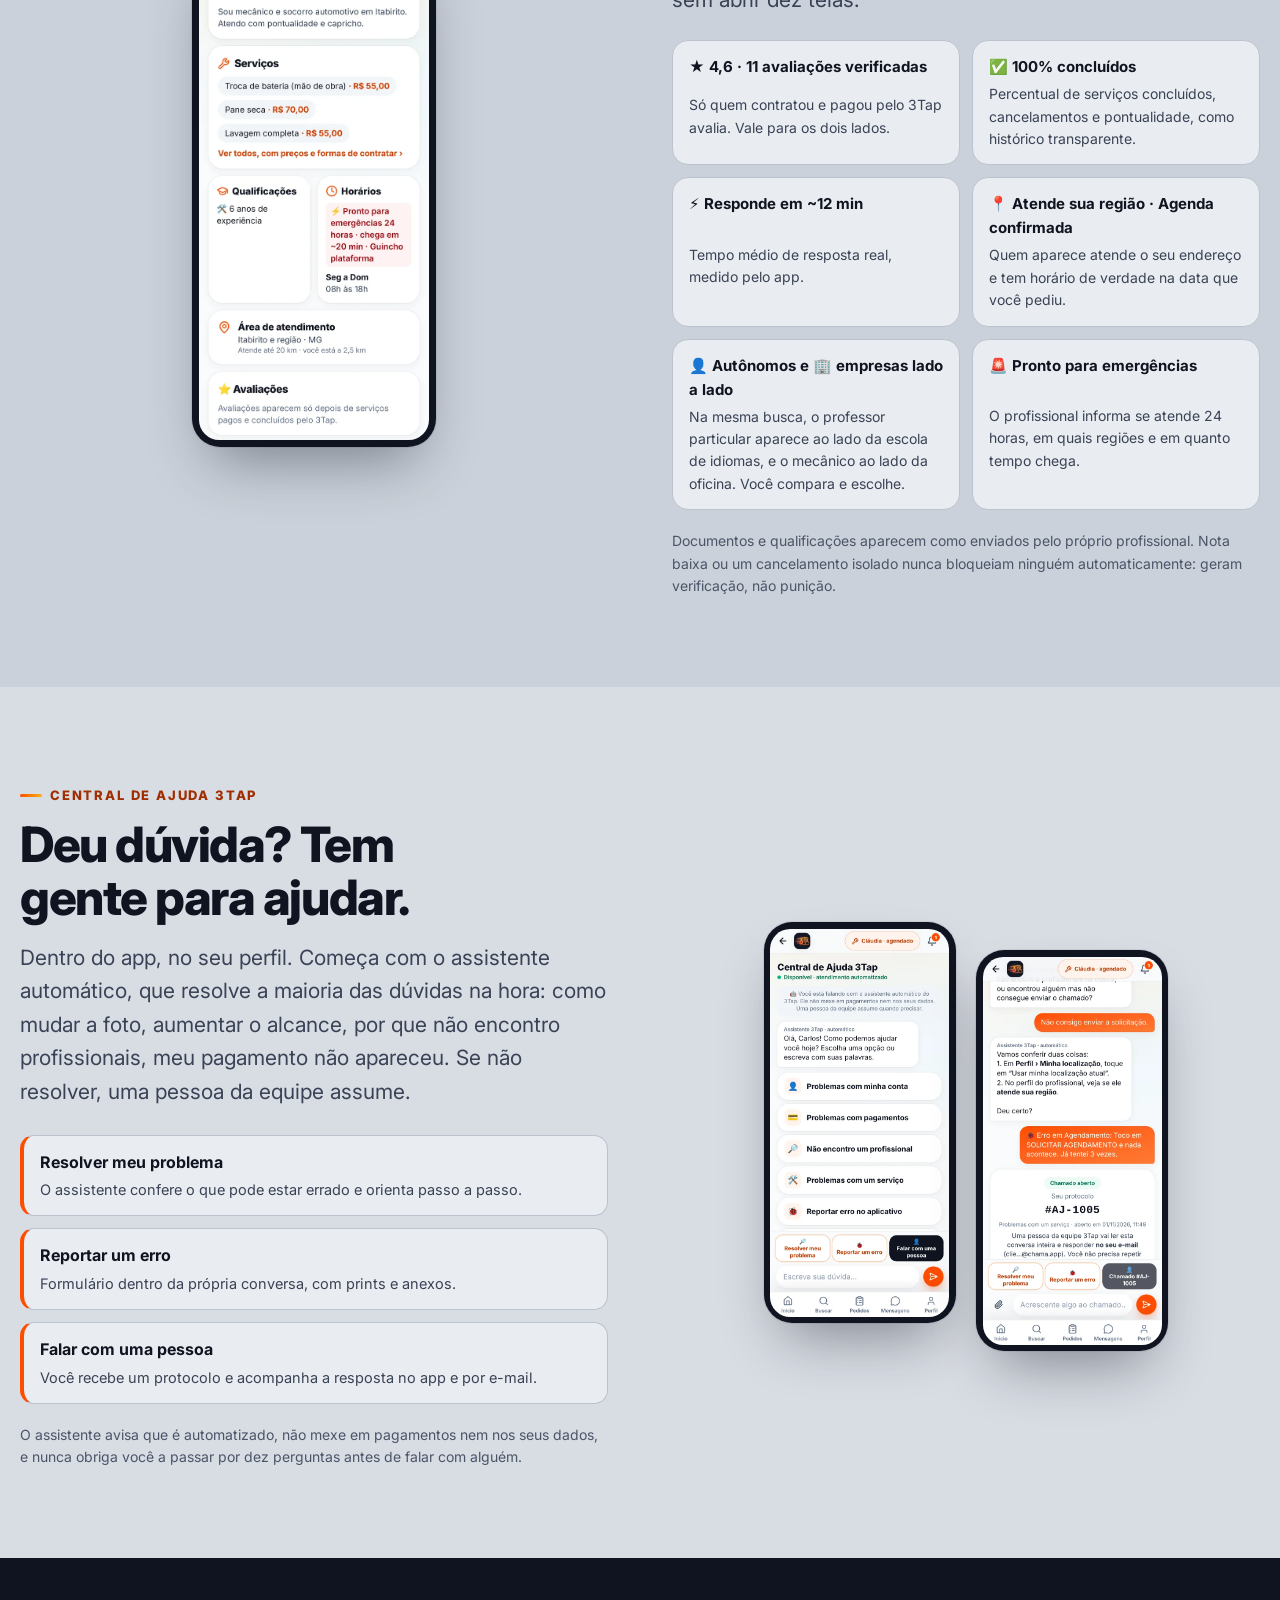
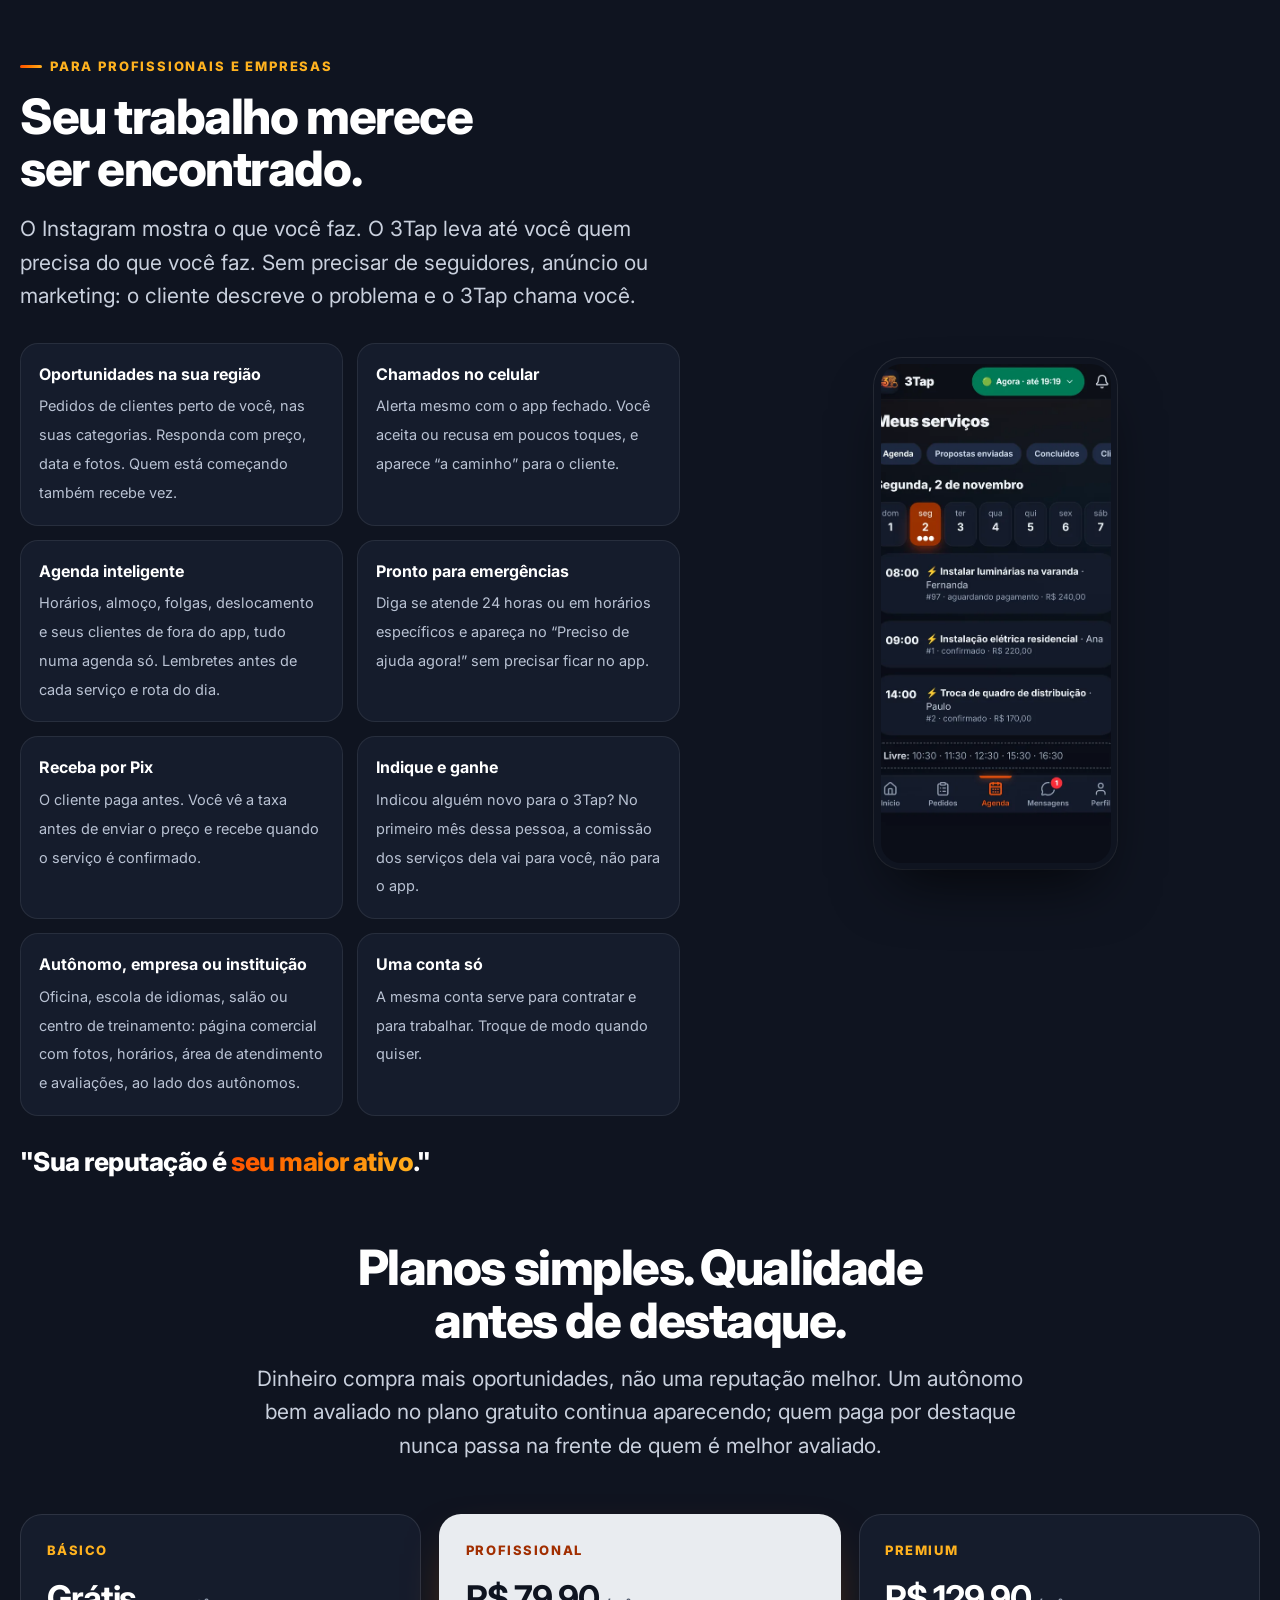
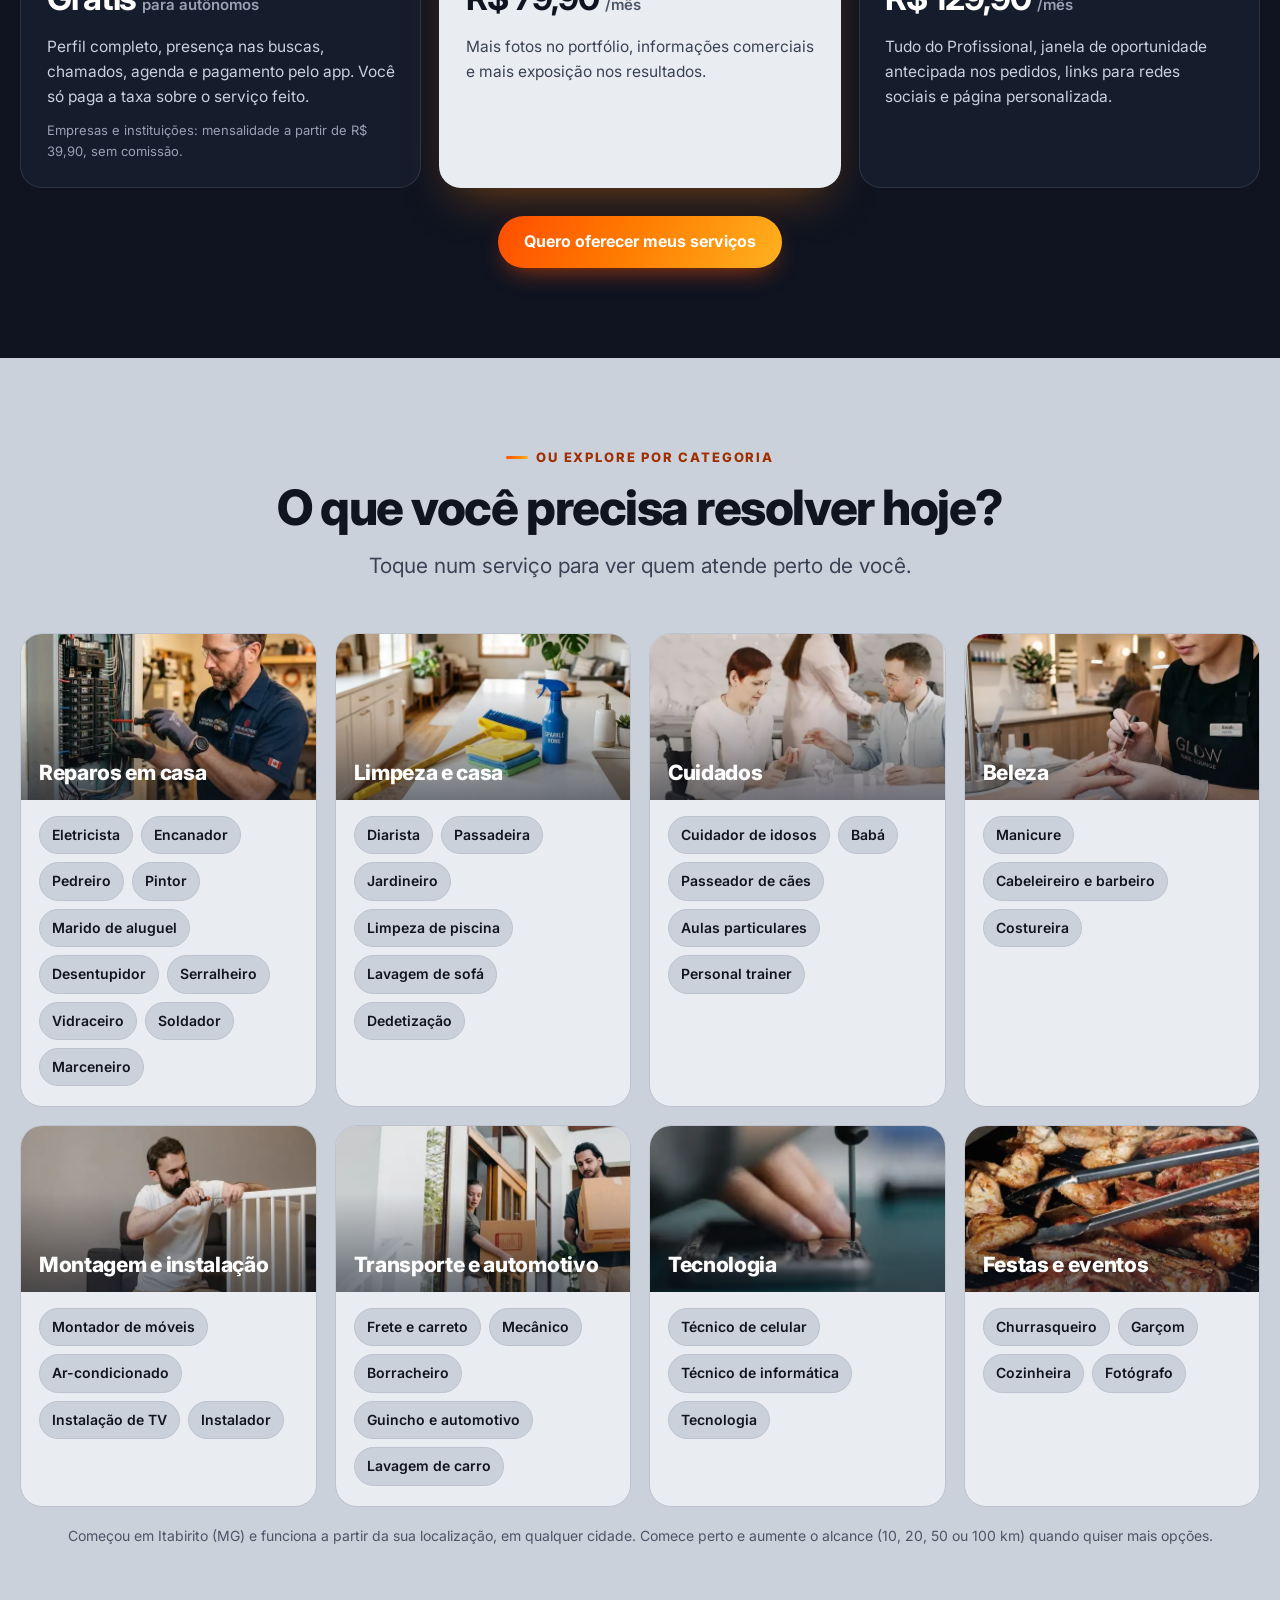
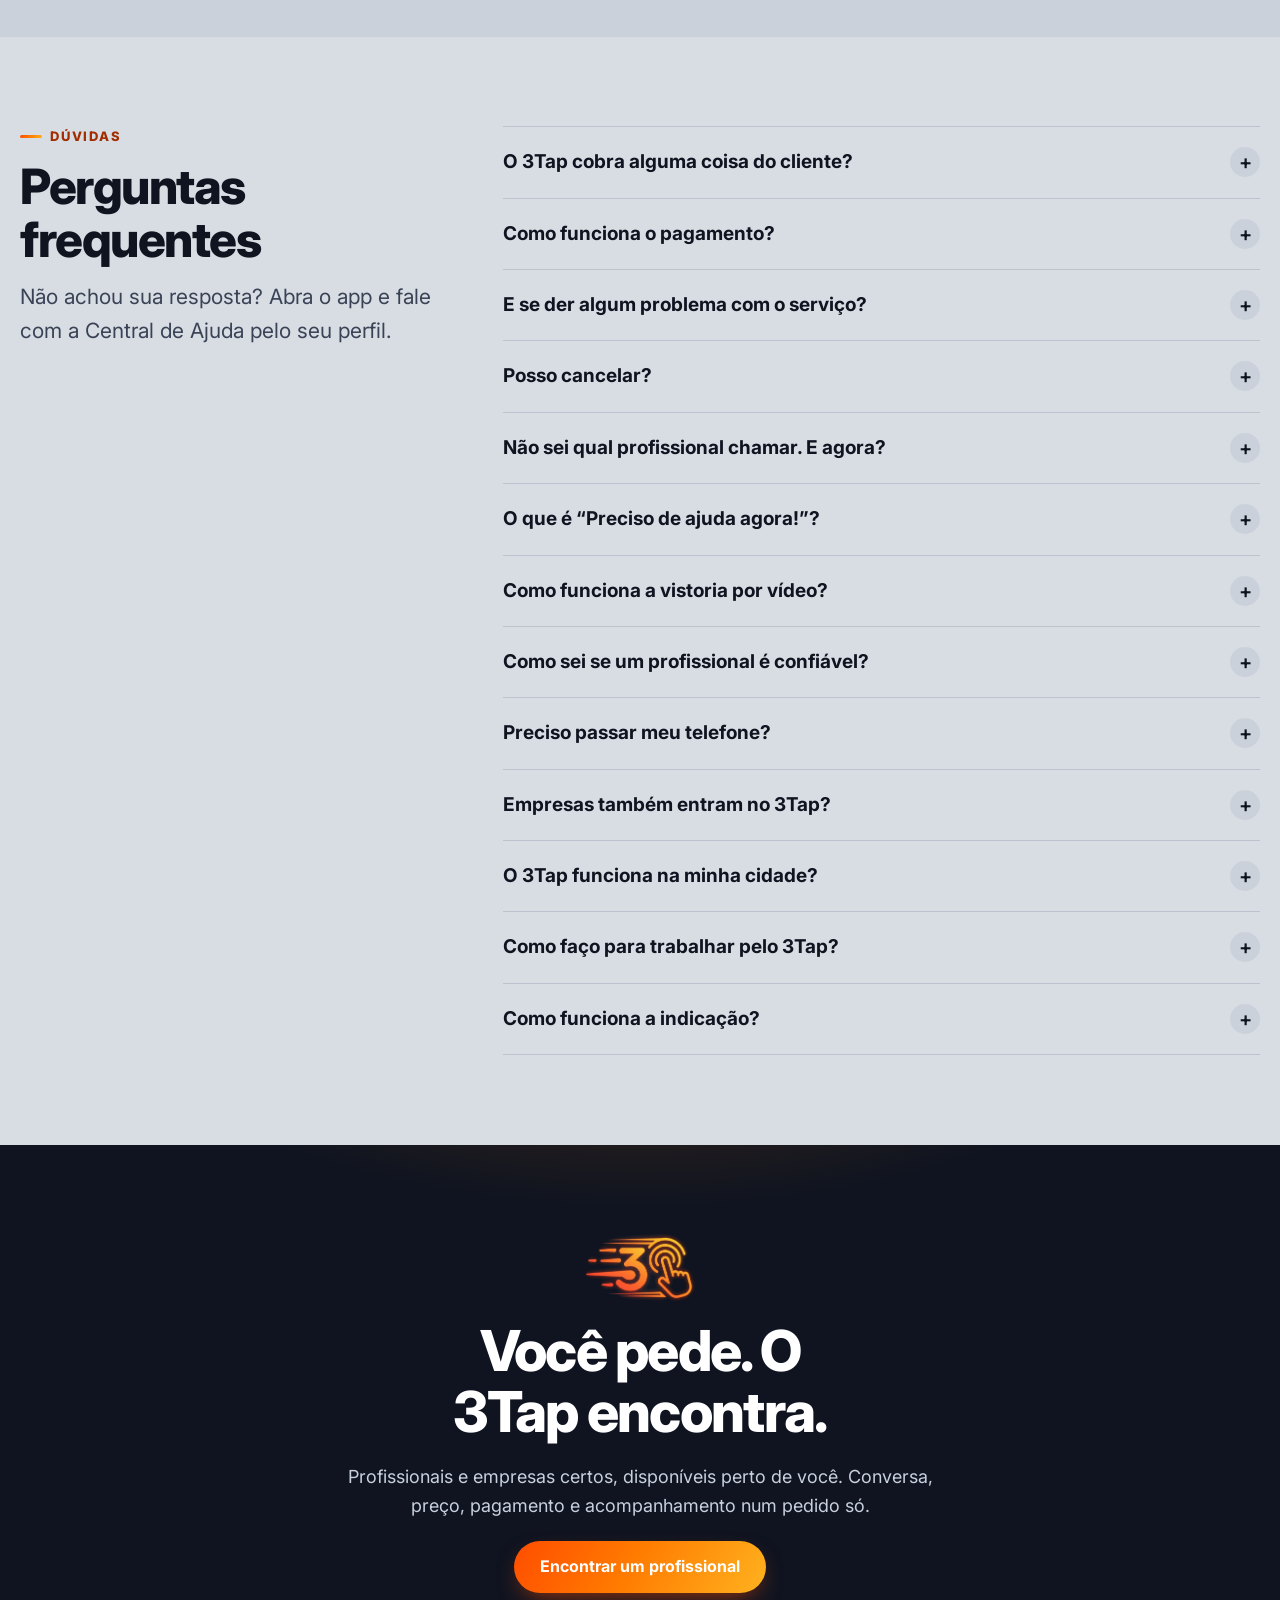
==== commit 34090e34: "Site: um botão só "Baixe o app" que detecta iPhone, Android ou computador iPhone abre a App Store; A" ====
--- a/index.html
+++ b/index.html
@@ -57,14 +57,13 @@
         <a class="btn btn-line" href="https://app.3tapbrasil.com/cadastro?tipo=prestador" data-cta="oferecer">Quero oferecer meus serviços</a>
       </div>
       <p class="hero-note"><svg width="18" height="18" viewBox="0 0 24 24" fill="none" stroke="currentColor" stroke-width="2.4" stroke-linecap="round" stroke-linejoin="round" aria-hidden="true"><path d="M12 22s8-4 8-10V5l-8-3-8 3v7c0 6 8 10 8 10z"/></svg><b>Converse, combine, pague e acompanhe pelo app.</b> Mais de 40 tipos de serviço, de eletricista a cuidador de idosos. Reputação construída só com serviços contratados de verdade.</p>
-      <div class="lojas" aria-label="Baixe o app">
-        <p class="lojas-tit">Baixe o app</p>
-        <div class="lojas-row">
-          <a class="loja" href="https://apps.apple.com/br/app/id6827356333" data-cta="app-store"><img src="img/lojas/app-store.svg" alt="Baixar na App Store" width="150" height="44"></a>
-          <a class="loja loja-apk" href="android/3tap.apk" download data-cta="apk"><svg width="26" height="26" viewBox="0 0 24 24" aria-hidden="true"><path fill="#3DDC84" d="M17.6 9.48l1.84-3.18a.38.38 0 0 0-.66-.38l-1.86 3.22A11.4 11.4 0 0 0 12 8.1c-1.77 0-3.43.38-4.92 1.04L5.22 5.92a.38.38 0 0 0-.66.38L6.4 9.48A10.8 10.8 0 0 0 1 18h22a10.8 10.8 0 0 0-5.4-8.52zM7 15.25a1.25 1.25 0 1 1 0-2.5 1.25 1.25 0 0 1 0 2.5zm10 0a1.25 1.25 0 1 1 0-2.5 1.25 1.25 0 0 1 0 2.5z"/></svg><span><small>Baixar para</small>Android (APK)</span></a>
-          <span class="loja loja-breve" aria-label="Google Play: em breve"><img src="img/lojas/google-play.png" alt="Disponível no Google Play" width="148" height="44"><em>Em breve</em></span>
+      <div class="lojas" data-baixar>
+        <a class="btn-app" href="baixar/" data-cta="baixar-app"><img src="img/lojas/icone-3tap.webp" alt="" width="44" height="44"><span><b>Baixe o app</b><small data-plat>iPhone e Android</small></span></a>
+        <div class="lojas-pc" hidden>
+          <img class="lojas-qr" src="img/lojas/qr-baixar.svg" alt="QR code para baixar o 3Tap" width="132" height="132" loading="lazy">
+          <div><p><b>Aponte a câmera do celular.</b> O código abre a loja certa para o seu aparelho.</p><p class="lojas-links"><a href="https://apps.apple.com/br/app/id6827356333" data-cta="app-store">App Store (iPhone)</a> · <a href="android/3tap.apk" download data-cta="apk">Android (APK)</a></p></div>
         </div>
-        <details class="apk-passos"><summary>Como instalar no Android</summary><ol><li>Toque em <b>Baixar para Android (APK)</b>. Se o navegador avisar sobre o arquivo, toque em <b>Baixar mesmo assim</b>.</li><li>Abra o arquivo <b>3tap.apk</b>, pela notificação ou na pasta Downloads.</li><li>Se aparecer “Por segurança, seu celular não pode instalar apps desta fonte”, toque em <b>Configurações</b>, ligue <b>Permitir desta fonte</b> e volte.</li><li>Toque em <b>Instalar</b> e depois em <b>Abrir</b>.</li></ol><p>Quando o 3Tap chegar à Google Play, desinstale esta versão antes de instalar pela loja. Para assinar um plano de profissional, use o site por enquanto.</p></details>
+        <details class="apk-passos" hidden><summary>Como instalar no Android</summary><ol><li>Toque em <b>Baixe o app</b>. Se o navegador avisar sobre o arquivo, toque em <b>Baixar mesmo assim</b>.</li><li>Abra o arquivo <b>3tap.apk</b>, pela notificação ou na pasta Downloads.</li><li>Se aparecer “Por segurança, seu celular não pode instalar apps desta fonte”, toque em <b>Configurações</b>, ligue <b>Permitir desta fonte</b> e volte.</li><li>Toque em <b>Instalar</b> e depois em <b>Abrir</b>.</li></ol><p>Quando o 3Tap chegar à Google Play, desinstale esta versão antes de instalar pela loja. Para assinar um plano de profissional, use o site por enquanto.</p></details>
         <p class="lojas-nota">Ou use direto no navegador do celular e do computador.</p>
       </div>
     </div>
@@ -415,14 +414,13 @@
     <h2>Você pede. O 3Tap encontra.</h2>
     <p>Profissionais e empresas certos, disponíveis perto de você. Conversa, preço, pagamento e acompanhamento num pedido só.</p>
     <div class="ctas" style="justify-content:center"><a class="btn btn-primary" href="https://app.3tapbrasil.com/buscar" data-cta="encontrar">Encontrar um profissional</a></div>
-    <div class="lojas lojas-centro" aria-label="Baixe o app">
-      <p class="lojas-tit">Baixe o app</p>
-      <div class="lojas-row">
-        <a class="loja" href="https://apps.apple.com/br/app/id6827356333" data-cta="app-store"><img src="img/lojas/app-store.svg" alt="Baixar na App Store" width="150" height="44"></a>
-        <a class="loja loja-apk" href="android/3tap.apk" download data-cta="apk"><svg width="26" height="26" viewBox="0 0 24 24" aria-hidden="true"><path fill="#3DDC84" d="M17.6 9.48l1.84-3.18a.38.38 0 0 0-.66-.38l-1.86 3.22A11.4 11.4 0 0 0 12 8.1c-1.77 0-3.43.38-4.92 1.04L5.22 5.92a.38.38 0 0 0-.66.38L6.4 9.48A10.8 10.8 0 0 0 1 18h22a10.8 10.8 0 0 0-5.4-8.52zM7 15.25a1.25 1.25 0 1 1 0-2.5 1.25 1.25 0 0 1 0 2.5zm10 0a1.25 1.25 0 1 1 0-2.5 1.25 1.25 0 0 1 0 2.5z"/></svg><span><small>Baixar para</small>Android (APK)</span></a>
-        <span class="loja loja-breve" aria-label="Google Play: em breve"><img src="img/lojas/google-play.png" alt="Disponível no Google Play" width="148" height="44"><em>Em breve</em></span>
-      </div>
-      <details class="apk-passos"><summary>Como instalar no Android</summary><ol><li>Toque em <b>Baixar para Android (APK)</b>. Se o navegador avisar sobre o arquivo, toque em <b>Baixar mesmo assim</b>.</li><li>Abra o arquivo <b>3tap.apk</b>, pela notificação ou na pasta Downloads.</li><li>Se aparecer “Por segurança, seu celular não pode instalar apps desta fonte”, toque em <b>Configurações</b>, ligue <b>Permitir desta fonte</b> e volte.</li><li>Toque em <b>Instalar</b> e depois em <b>Abrir</b>.</li></ol><p>Quando o 3Tap chegar à Google Play, desinstale esta versão antes de instalar pela loja. Para assinar um plano de profissional, use o site por enquanto.</p></details>
+    <div class="lojas lojas-centro" data-baixar>
+      <a class="btn-app" href="baixar/" data-cta="baixar-app"><img src="img/lojas/icone-3tap.webp" alt="" width="44" height="44"><span><b>Baixe o app</b><small data-plat>iPhone e Android</small></span></a>
+      <div class="lojas-pc" hidden>
+        <img class="lojas-qr" src="img/lojas/qr-baixar.svg" alt="QR code para baixar o 3Tap" width="132" height="132" loading="lazy">
+        <div><p><b>Aponte a câmera do celular.</b> O código abre a loja certa para o seu aparelho.</p><p class="lojas-links"><a href="https://apps.apple.com/br/app/id6827356333" data-cta="app-store">App Store (iPhone)</a> · <a href="android/3tap.apk" download data-cta="apk">Android (APK)</a></p></div>
+      </div>
+      <details class="apk-passos" hidden><summary>Como instalar no Android</summary><ol><li>Toque em <b>Baixe o app</b>. Se o navegador avisar sobre o arquivo, toque em <b>Baixar mesmo assim</b>.</li><li>Abra o arquivo <b>3tap.apk</b>, pela notificação ou na pasta Downloads.</li><li>Se aparecer “Por segurança, seu celular não pode instalar apps desta fonte”, toque em <b>Configurações</b>, ligue <b>Permitir desta fonte</b> e volte.</li><li>Toque em <b>Instalar</b> e depois em <b>Abrir</b>.</li></ol><p>Quando o 3Tap chegar à Google Play, desinstale esta versão antes de instalar pela loja. Para assinar um plano de profissional, use o site por enquanto.</p></details>
       <p class="lojas-nota">Ou use direto no navegador do celular e do computador.</p>
     </div>
     <div class="pro-cta">
@@ -496,5 +494,17 @@
 })();
 </script>
 <script src="privacidade.js" defer></script>
+<script>
+(function(){
+  var IOS='https://apps.apple.com/br/app/id6827356333',APK='android/3tap.apk';
+  var ua=navigator.userAgent||'',ios=/iPhone|iPad|iPod/.test(ua)||(navigator.platform==='MacIntel'&&navigator.maxTouchPoints>1),and=/Android/i.test(ua);
+  document.querySelectorAll('[data-baixar]').forEach(function(box){
+    var a=box.querySelector('.btn-app'),sm=box.querySelector('[data-plat]'),pc=box.querySelector('.lojas-pc'),st=box.querySelector('.apk-passos');
+    if(ios){a.href=IOS;sm.textContent='Na App Store'}
+    else if(and){a.href=APK;a.setAttribute('download','');sm.textContent='Para Android';st.hidden=false}
+    else{a.addEventListener('click',function(e){e.preventDefault();pc.hidden=!pc.hidden;a.setAttribute('aria-expanded',String(!pc.hidden))});a.setAttribute('aria-expanded','false')}
+  });
+})();
+</script>
 </body>
 </html>
--- a/estilo.css
+++ b/estilo.css
@@ -433,3 +433,21 @@
 .apk-passos p{margin:8px 0 0;font-size:13px}
 .final .apk-passos p{color:#B9C2D3}
 .lojas-centro .apk-passos{margin-left:auto;margin-right:auto}
+
+/* Baixe o app: botão único (detecta a plataforma) */
+.btn-app{display:inline-flex;align-items:center;gap:12px;padding:8px 22px 8px 8px;border-radius:999px;background:#fff;color:var(--navy);text-decoration:none;box-shadow:0 8px 24px rgba(0,0,0,.25);transition:transform .15s}
+.btn-app:hover{transform:translateY(-1px)}
+.btn-app:focus-visible{outline:3px solid var(--amber);outline-offset:3px}
+.btn-app img{width:44px;height:44px;border-radius:11px;display:block}
+.btn-app span{display:grid;line-height:1.15;text-align:left}
+.btn-app b{font-size:17px;font-weight:800}
+.btn-app small{font-size:12px;color:var(--muted);font-weight:600}
+.lojas-pc{display:flex;gap:16px;align-items:center;margin-top:14px;padding:14px;border-radius:16px;background:rgba(255,255,255,.06);border:1px solid rgba(255,255,255,.12);max-width:440px;text-align:left}
+.lojas-pc[hidden]{display:none}
+.lojas-qr{width:132px;height:132px;border-radius:10px;flex:none;background:#fff}
+.lojas-pc p{margin:0;font-size:14px;color:#B9C2D3}
+.lojas-pc b{color:#fff}
+.lojas-links{margin-top:8px!important}
+.lojas-links a{color:var(--amber);font-weight:700}
+.lojas-centro .lojas-pc{margin-left:auto;margin-right:auto}
+.apk-passos[hidden]{display:none}
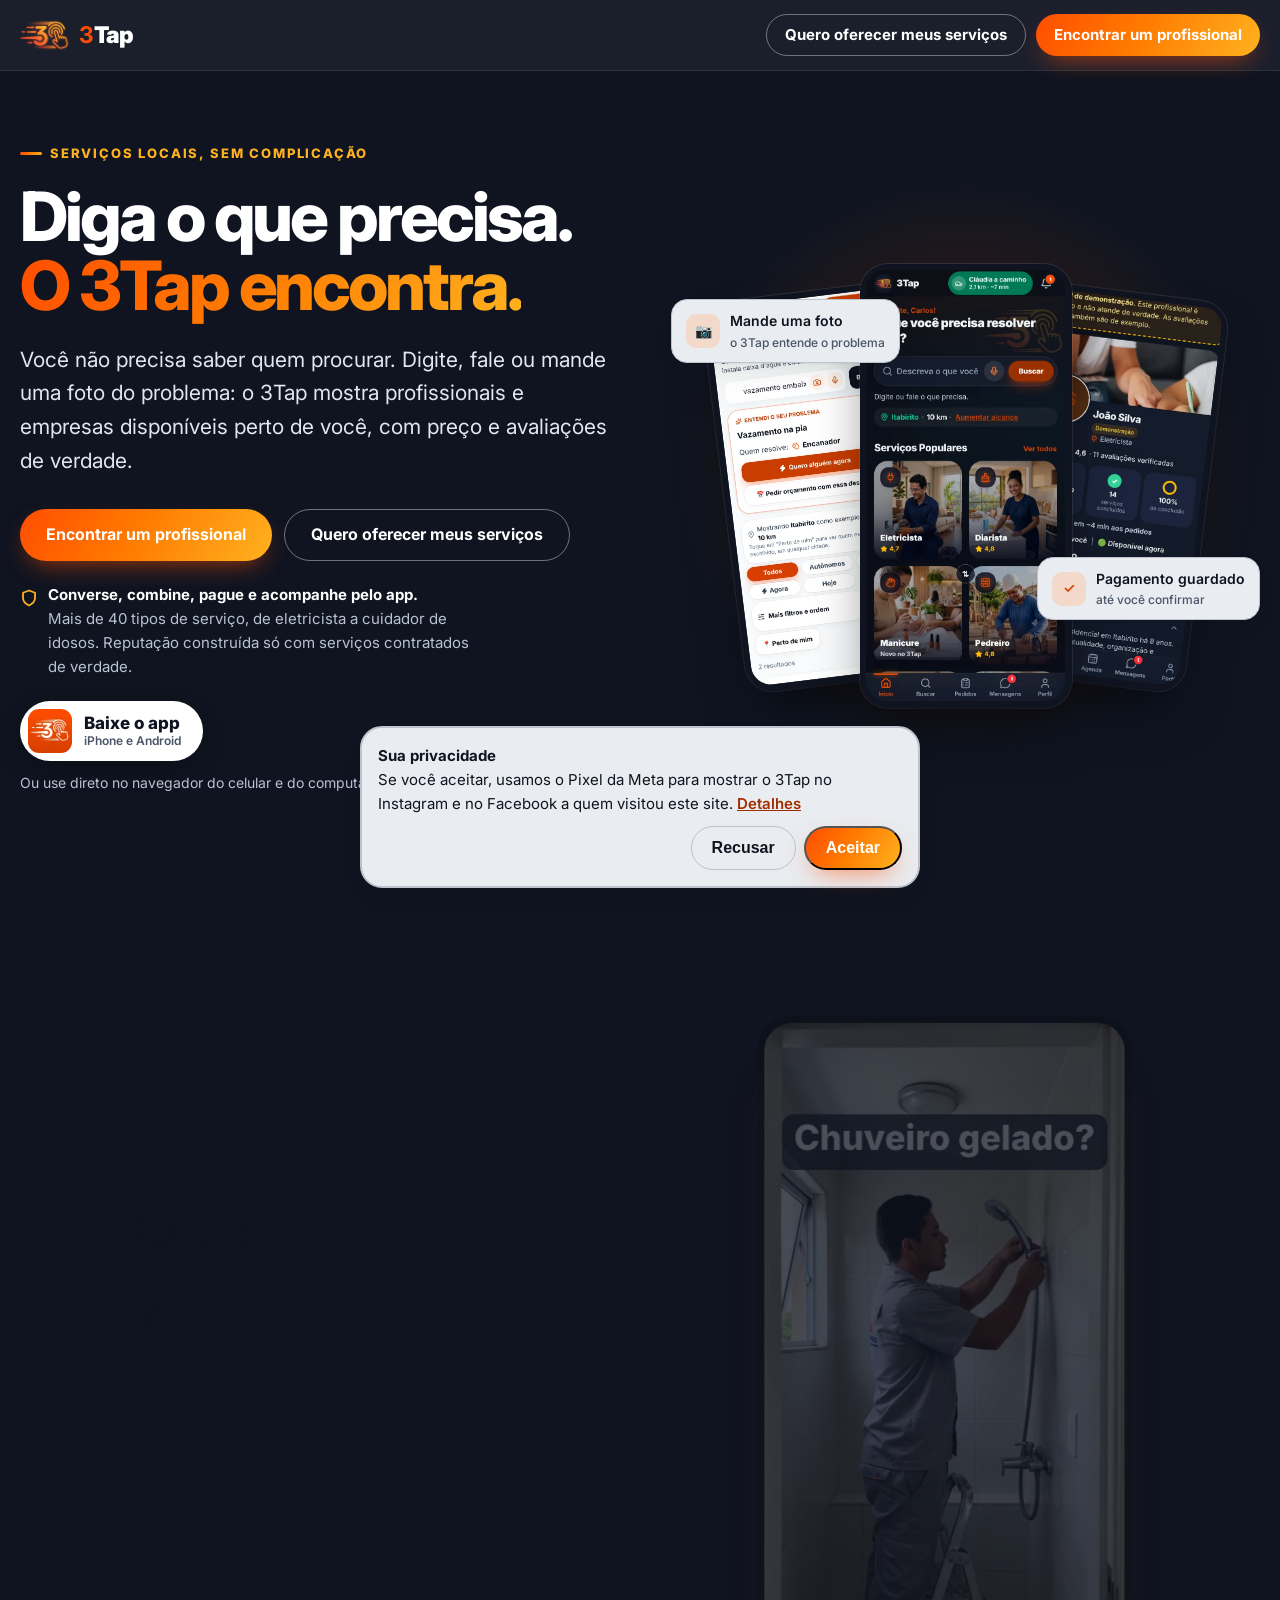
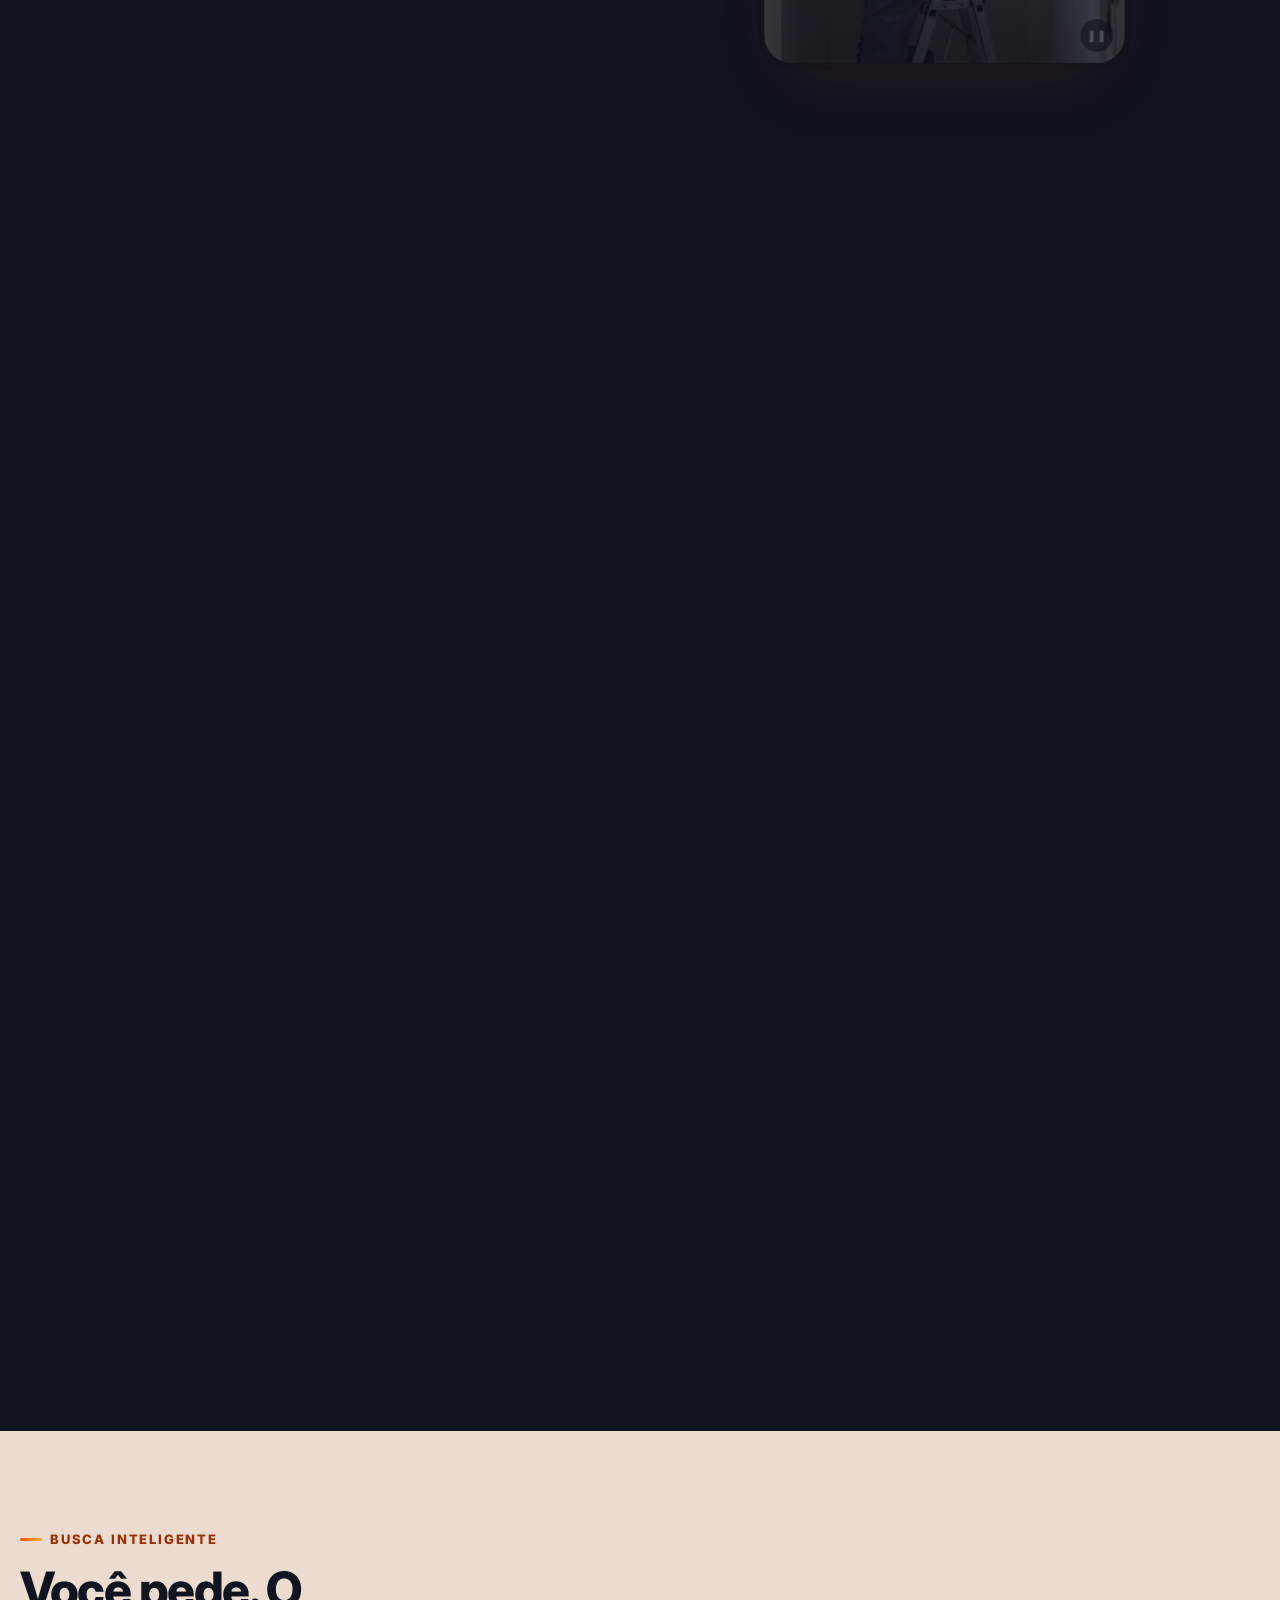
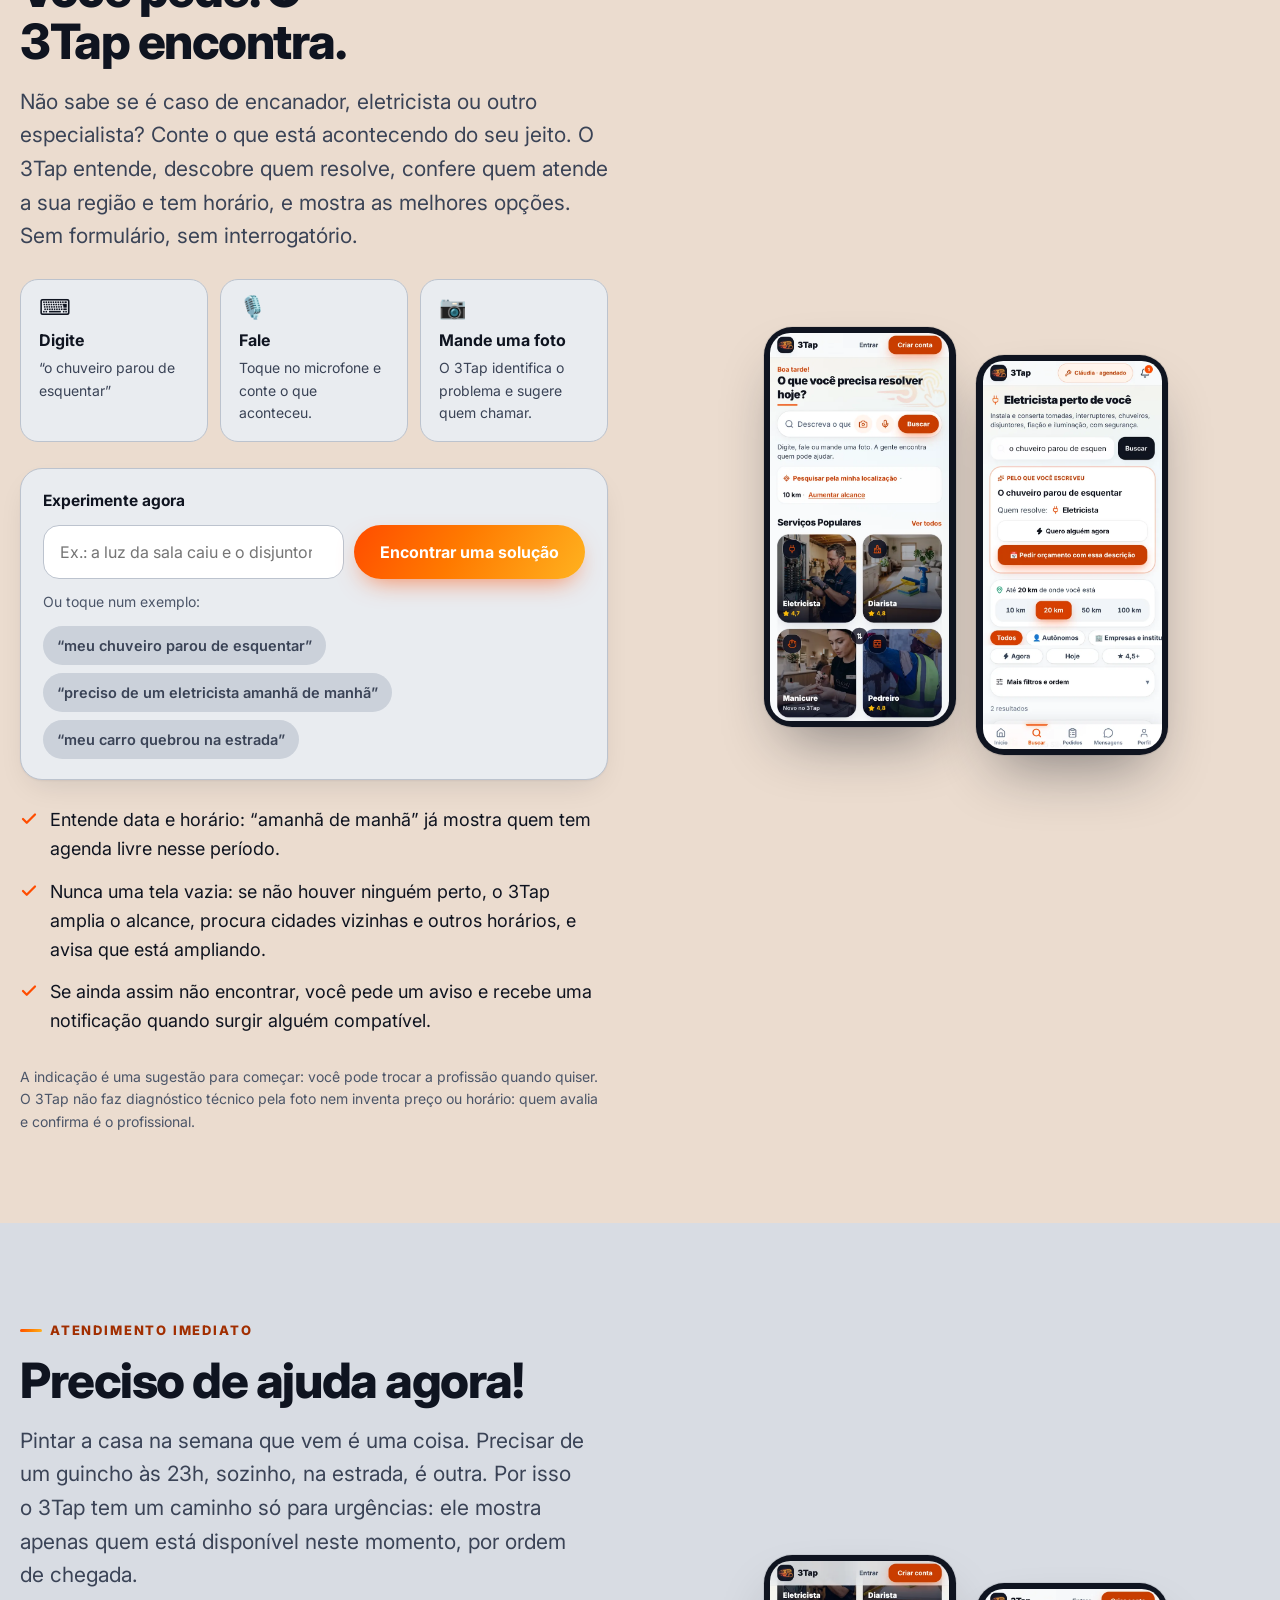
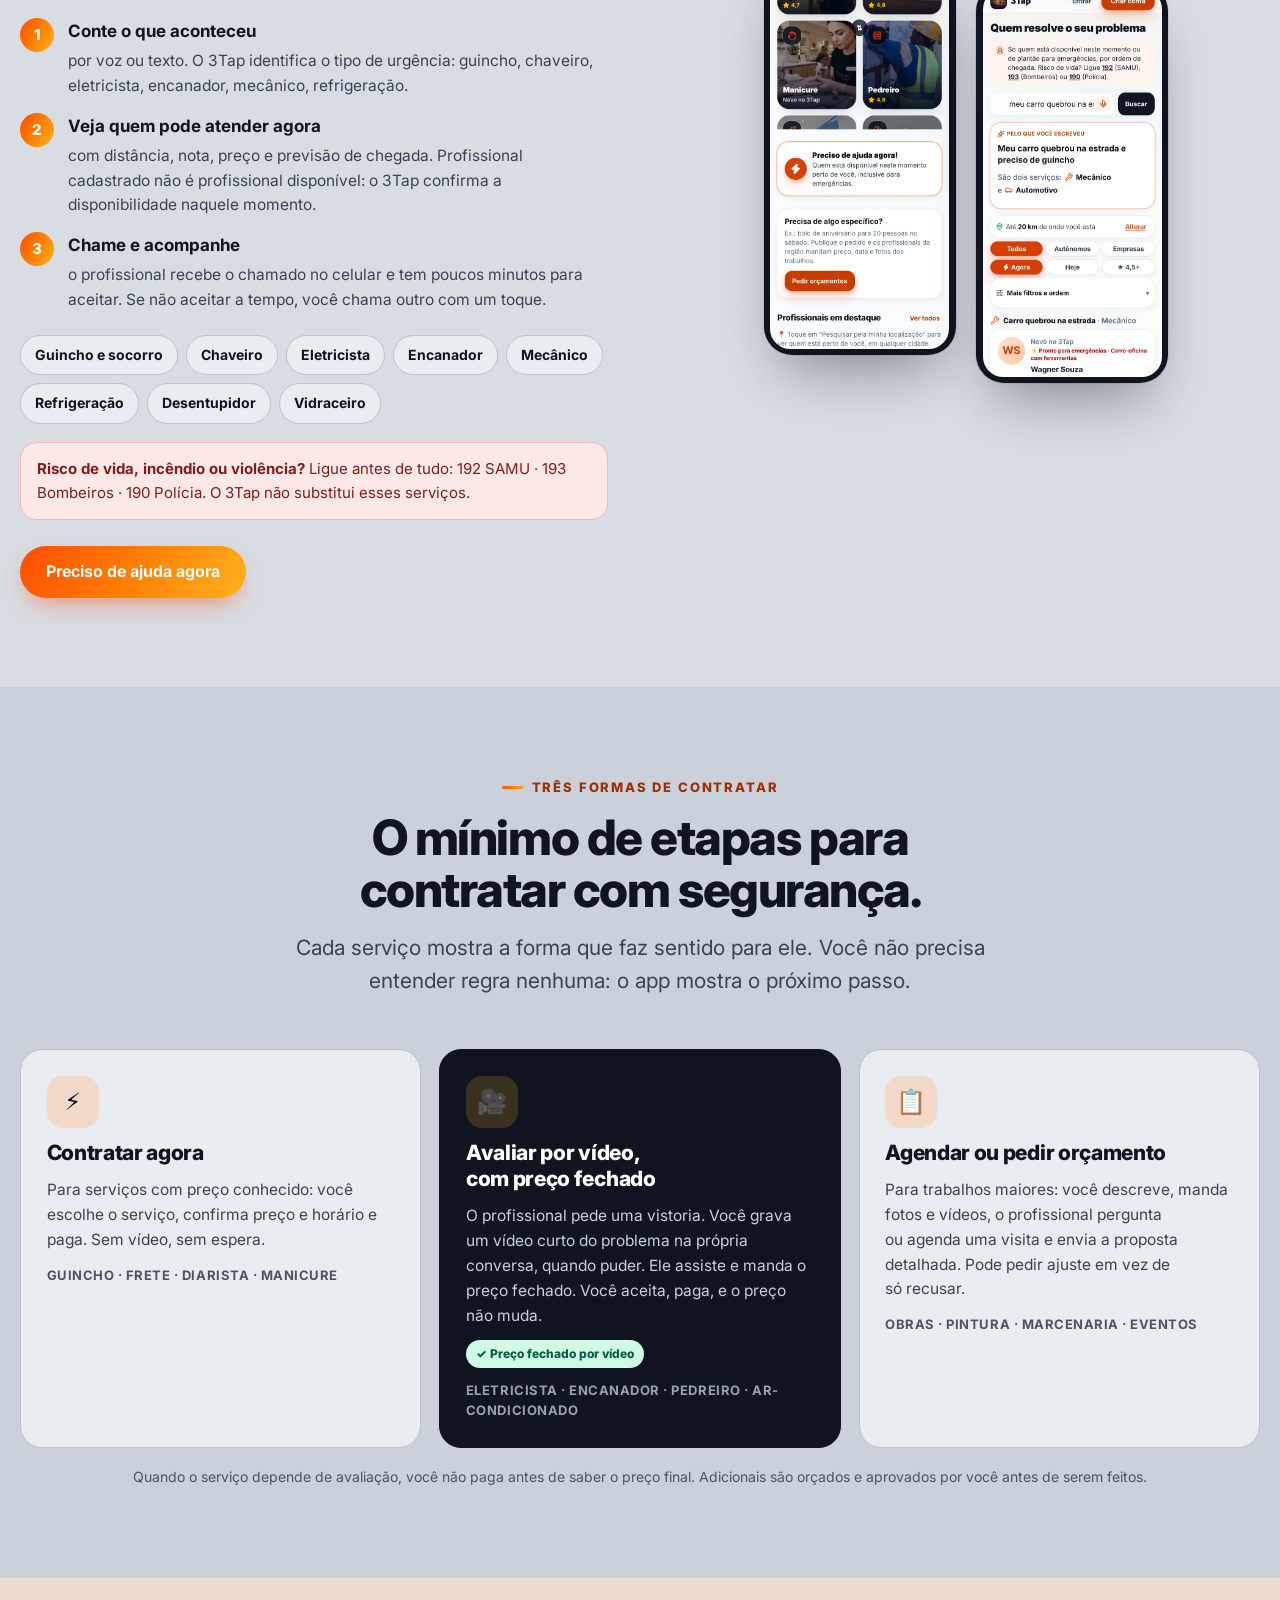
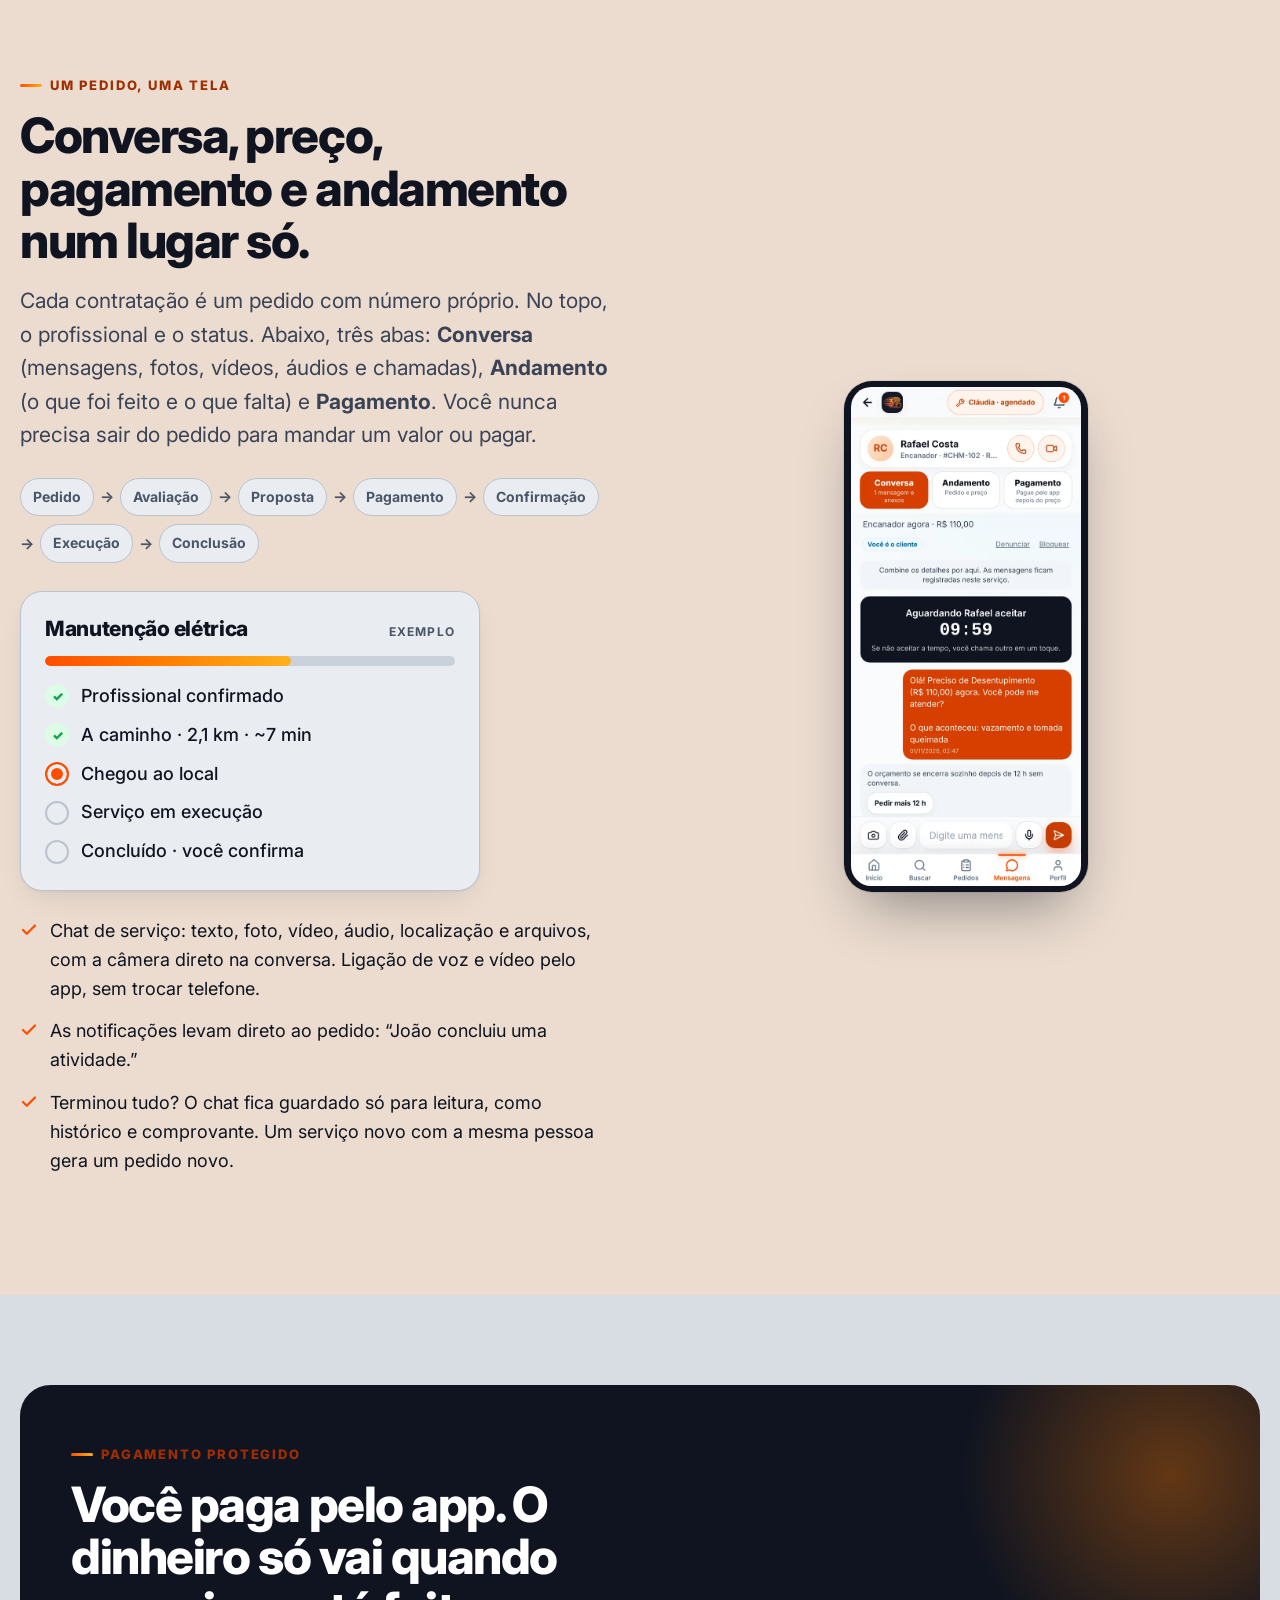
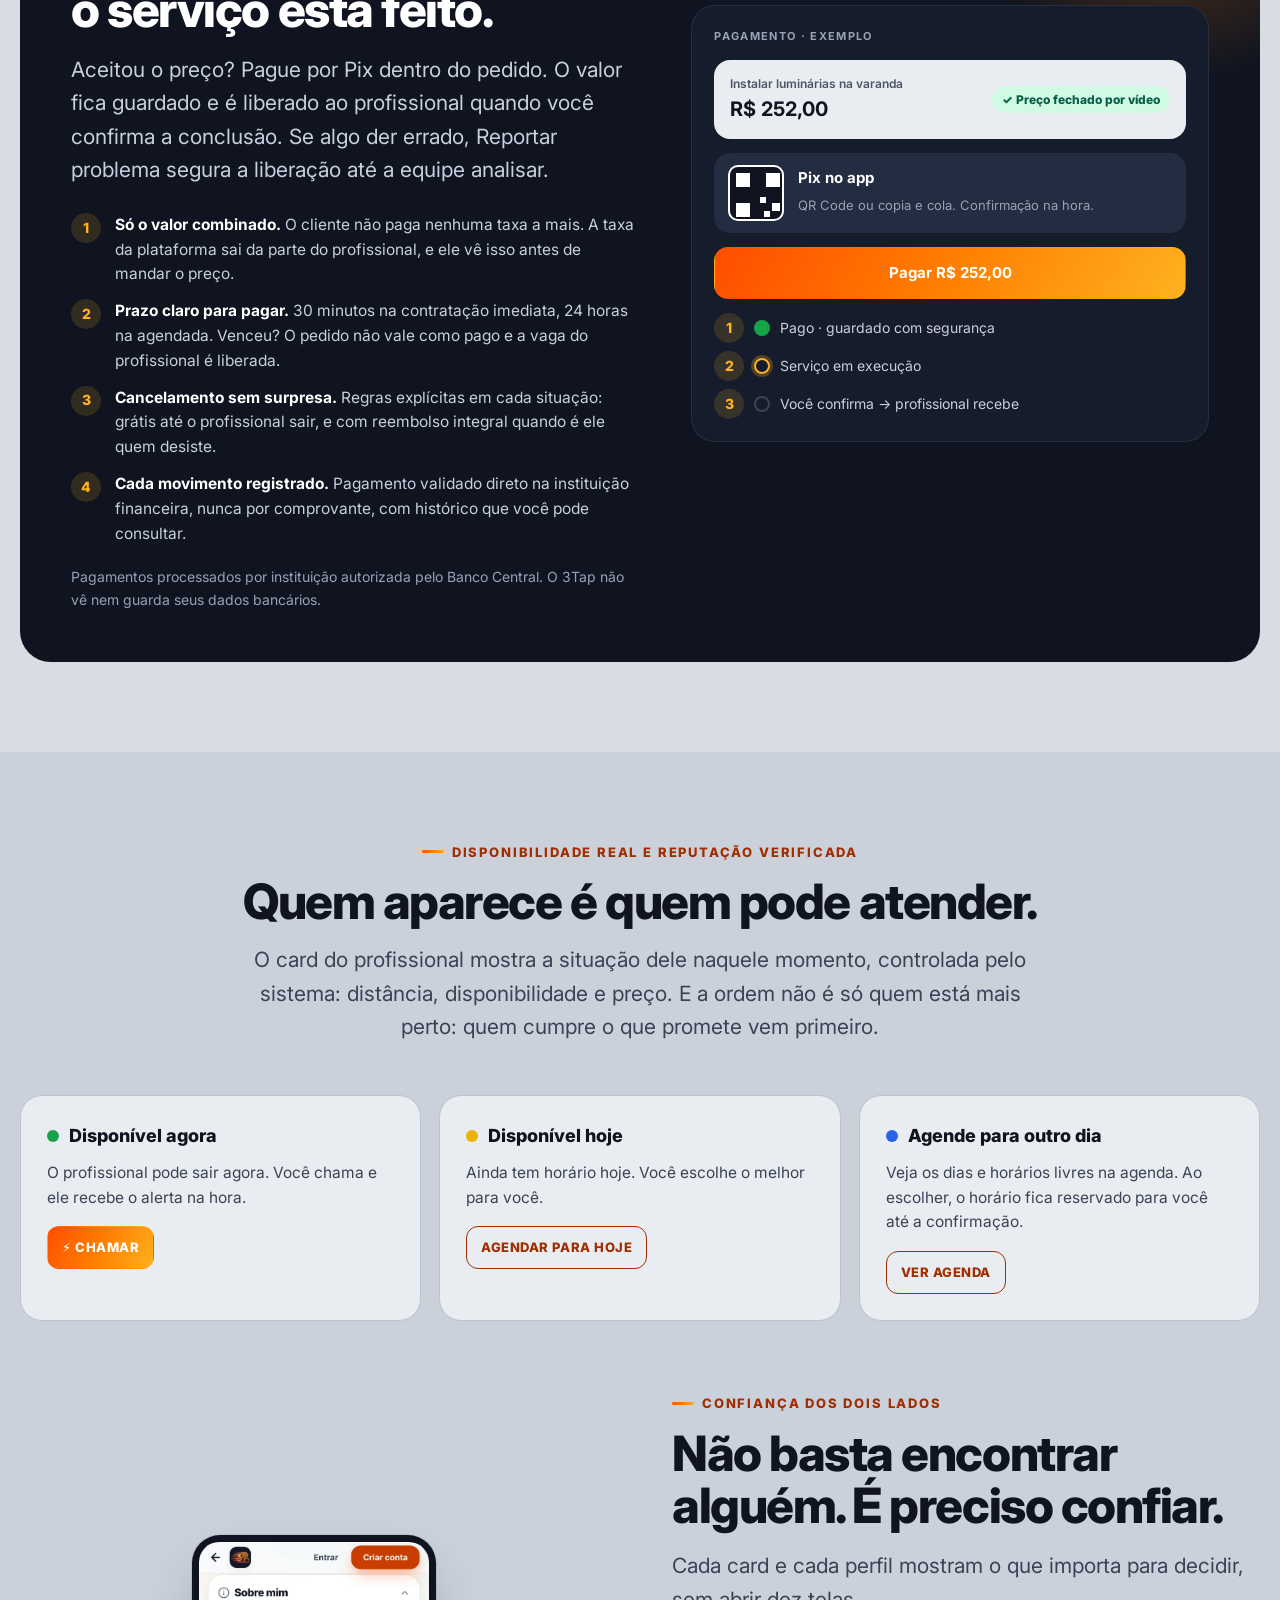
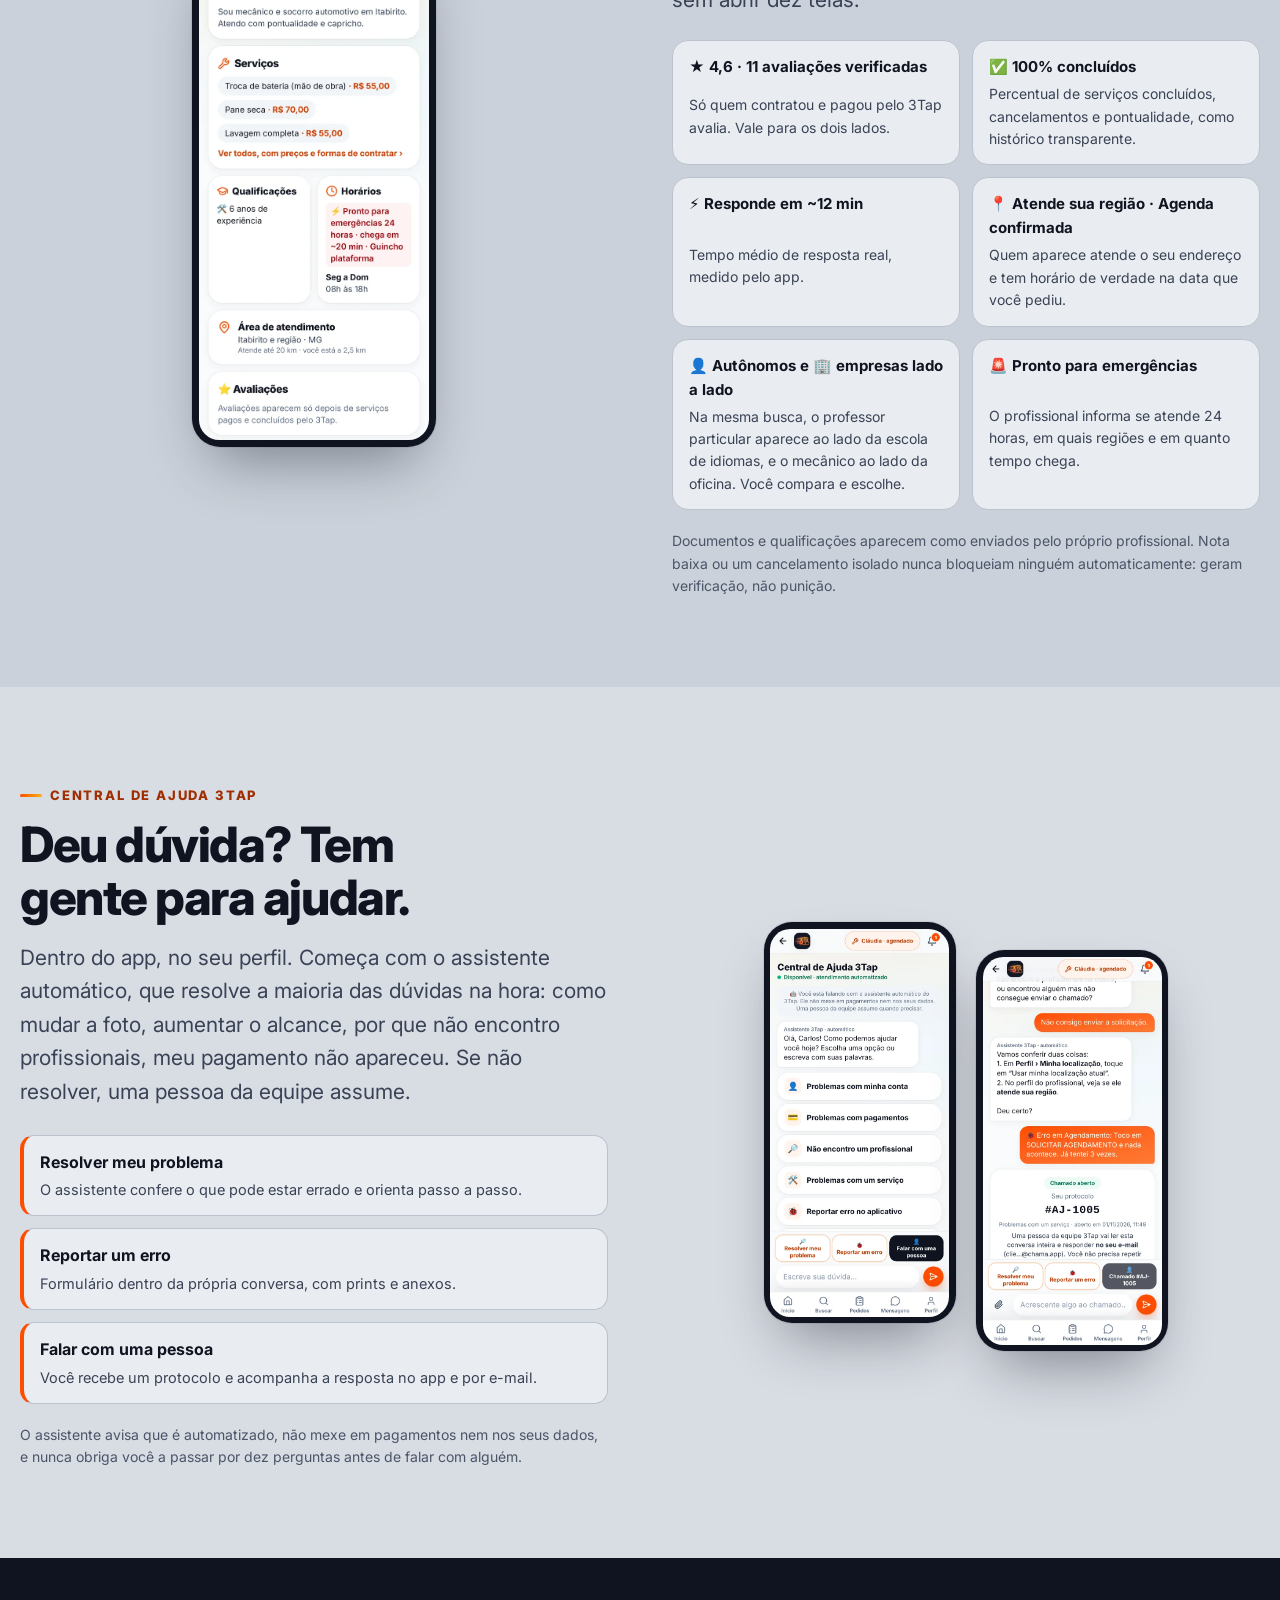
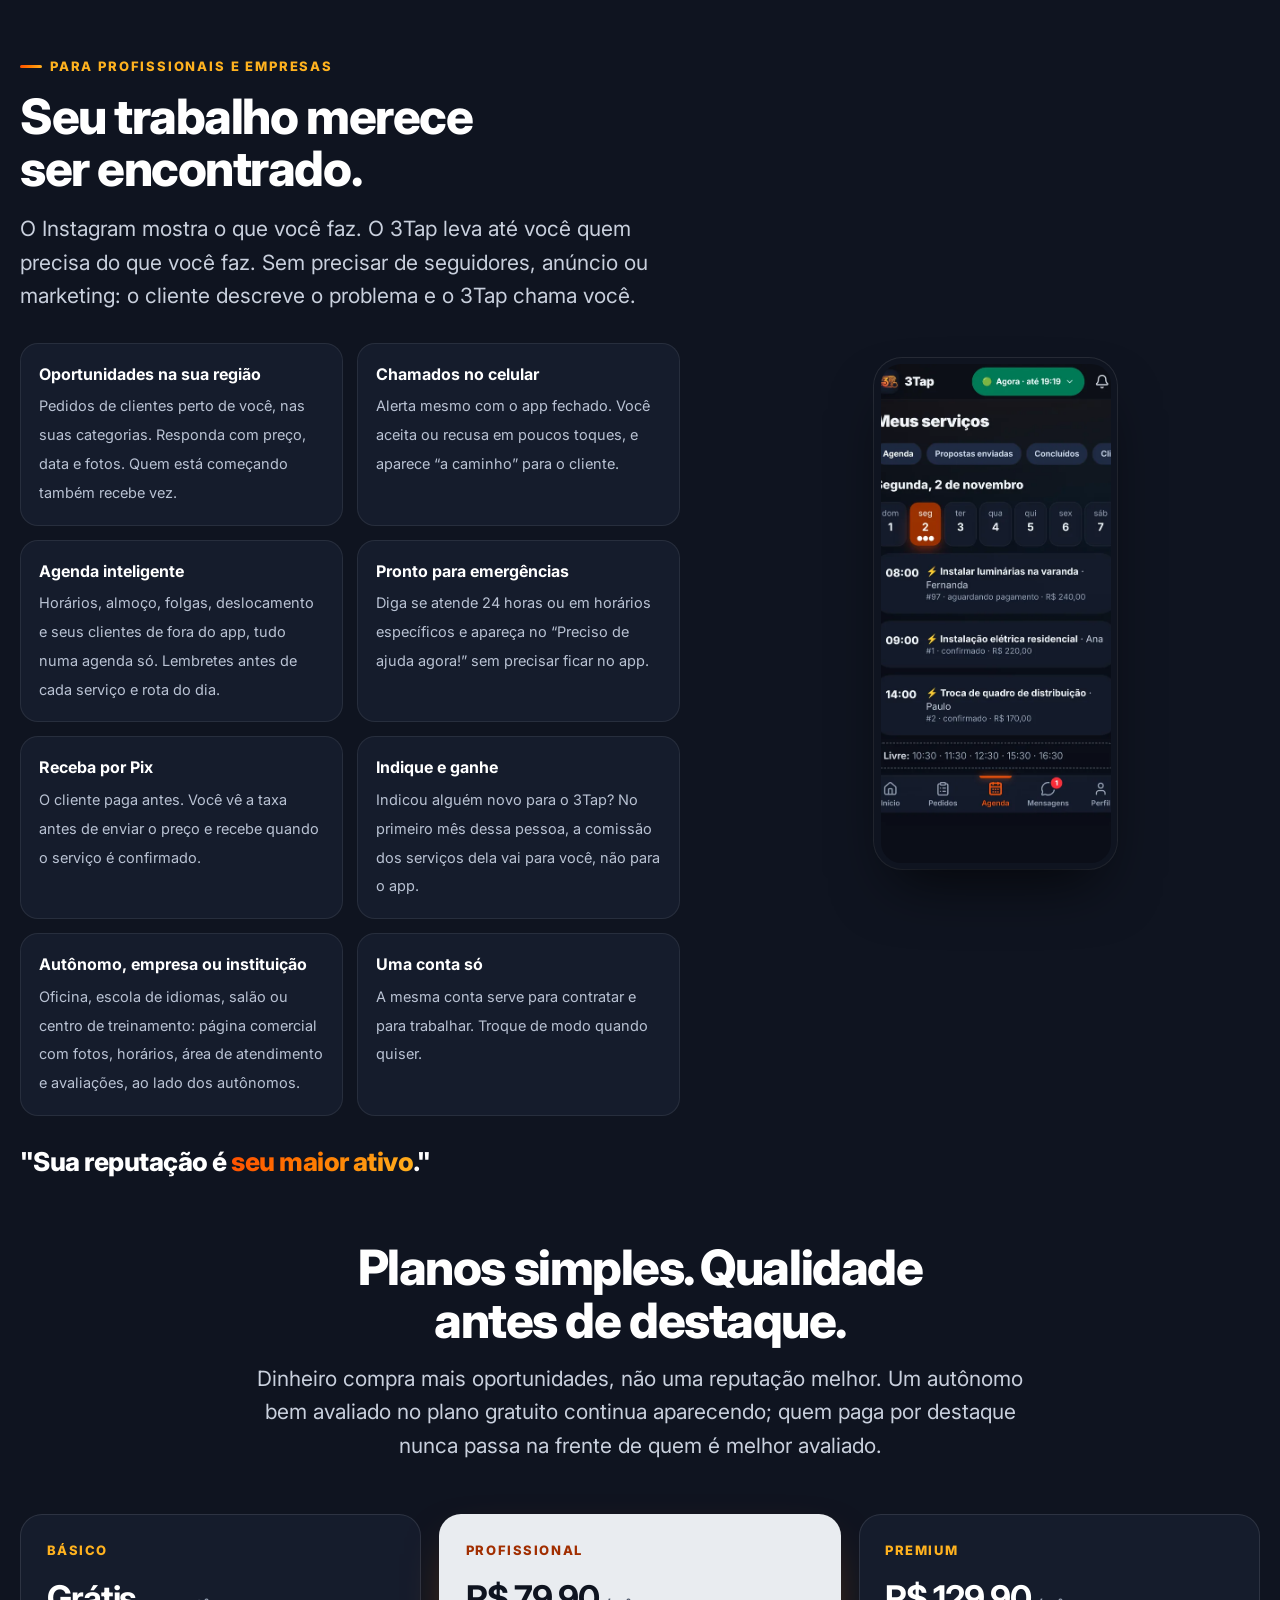
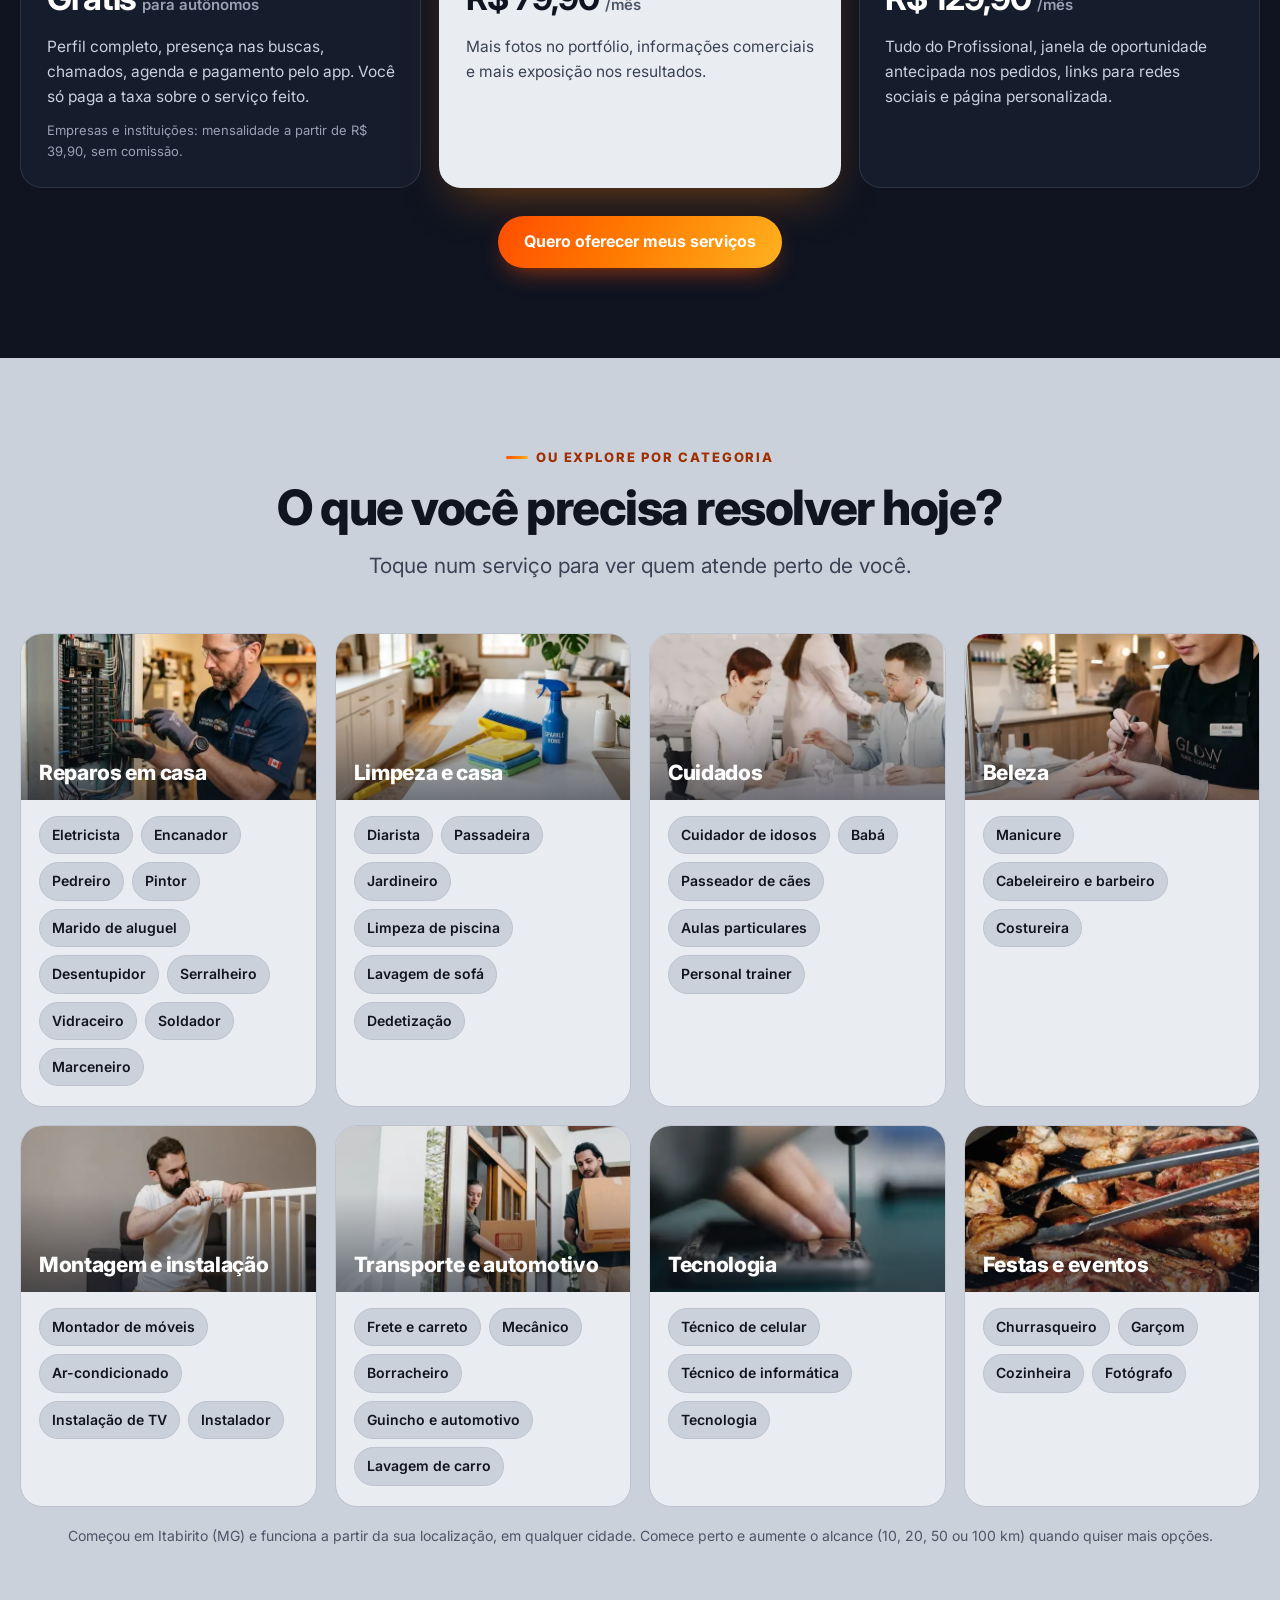
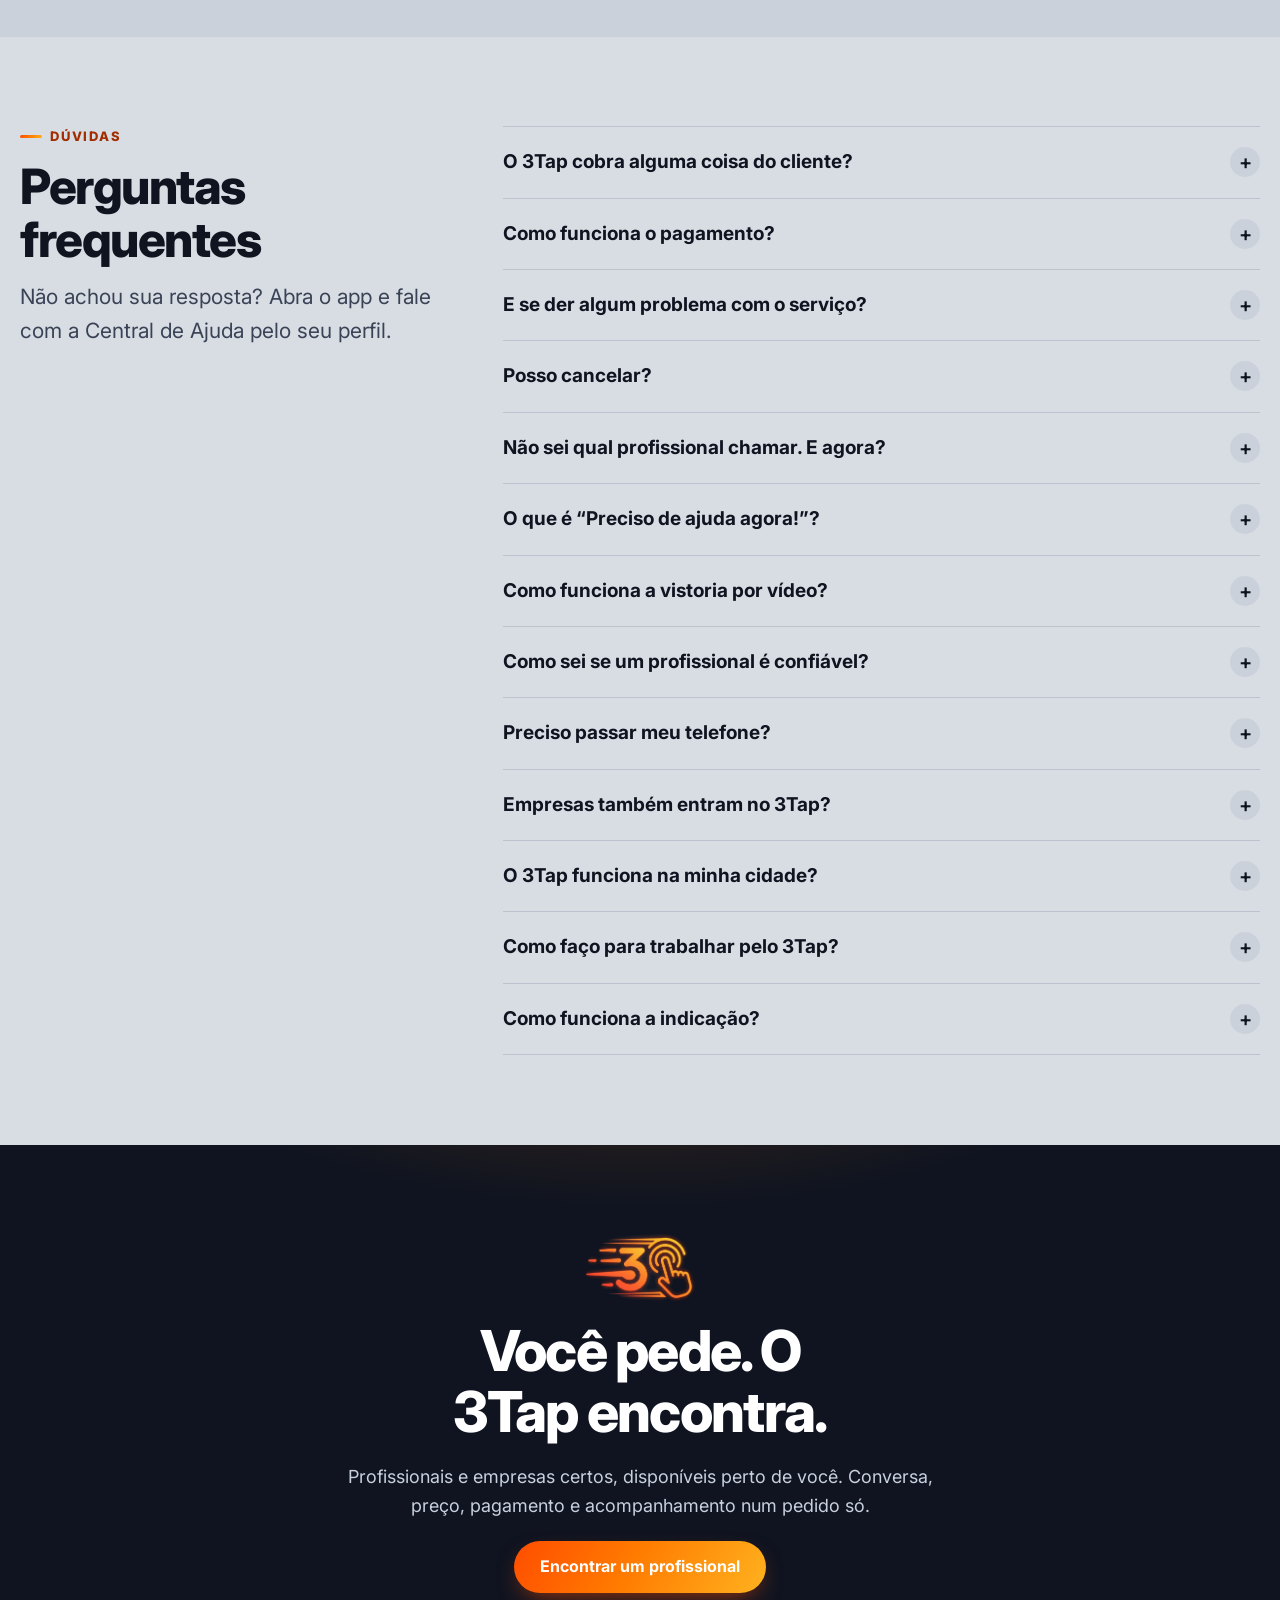
==== commit 9c7a436f: "Site: página /suporte com e-mail e Central de Ajuda (para a App Store) Co-Authored-By: Claude Opus 5" ====
--- a/index.html
+++ b/index.html
@@ -437,6 +437,7 @@
     <a class="brand" href="#"><img src="marca/emblema.png" alt="" width="34" height="26" style="height:26px" loading="lazy"><span><b>3</b>Tap</span></a>
     <nav aria-label="Rodapé">
       <a href="novidades.html">Novidades</a>
+      <a href="suporte/">Suporte</a>
       <a href="https://app.3tapbrasil.com/termos">Termos de uso</a>
       <a href="https://app.3tapbrasil.com/privacidade">Privacidade</a>
       <a href="https://app.3tapbrasil.com/cookies">Cookies</a>
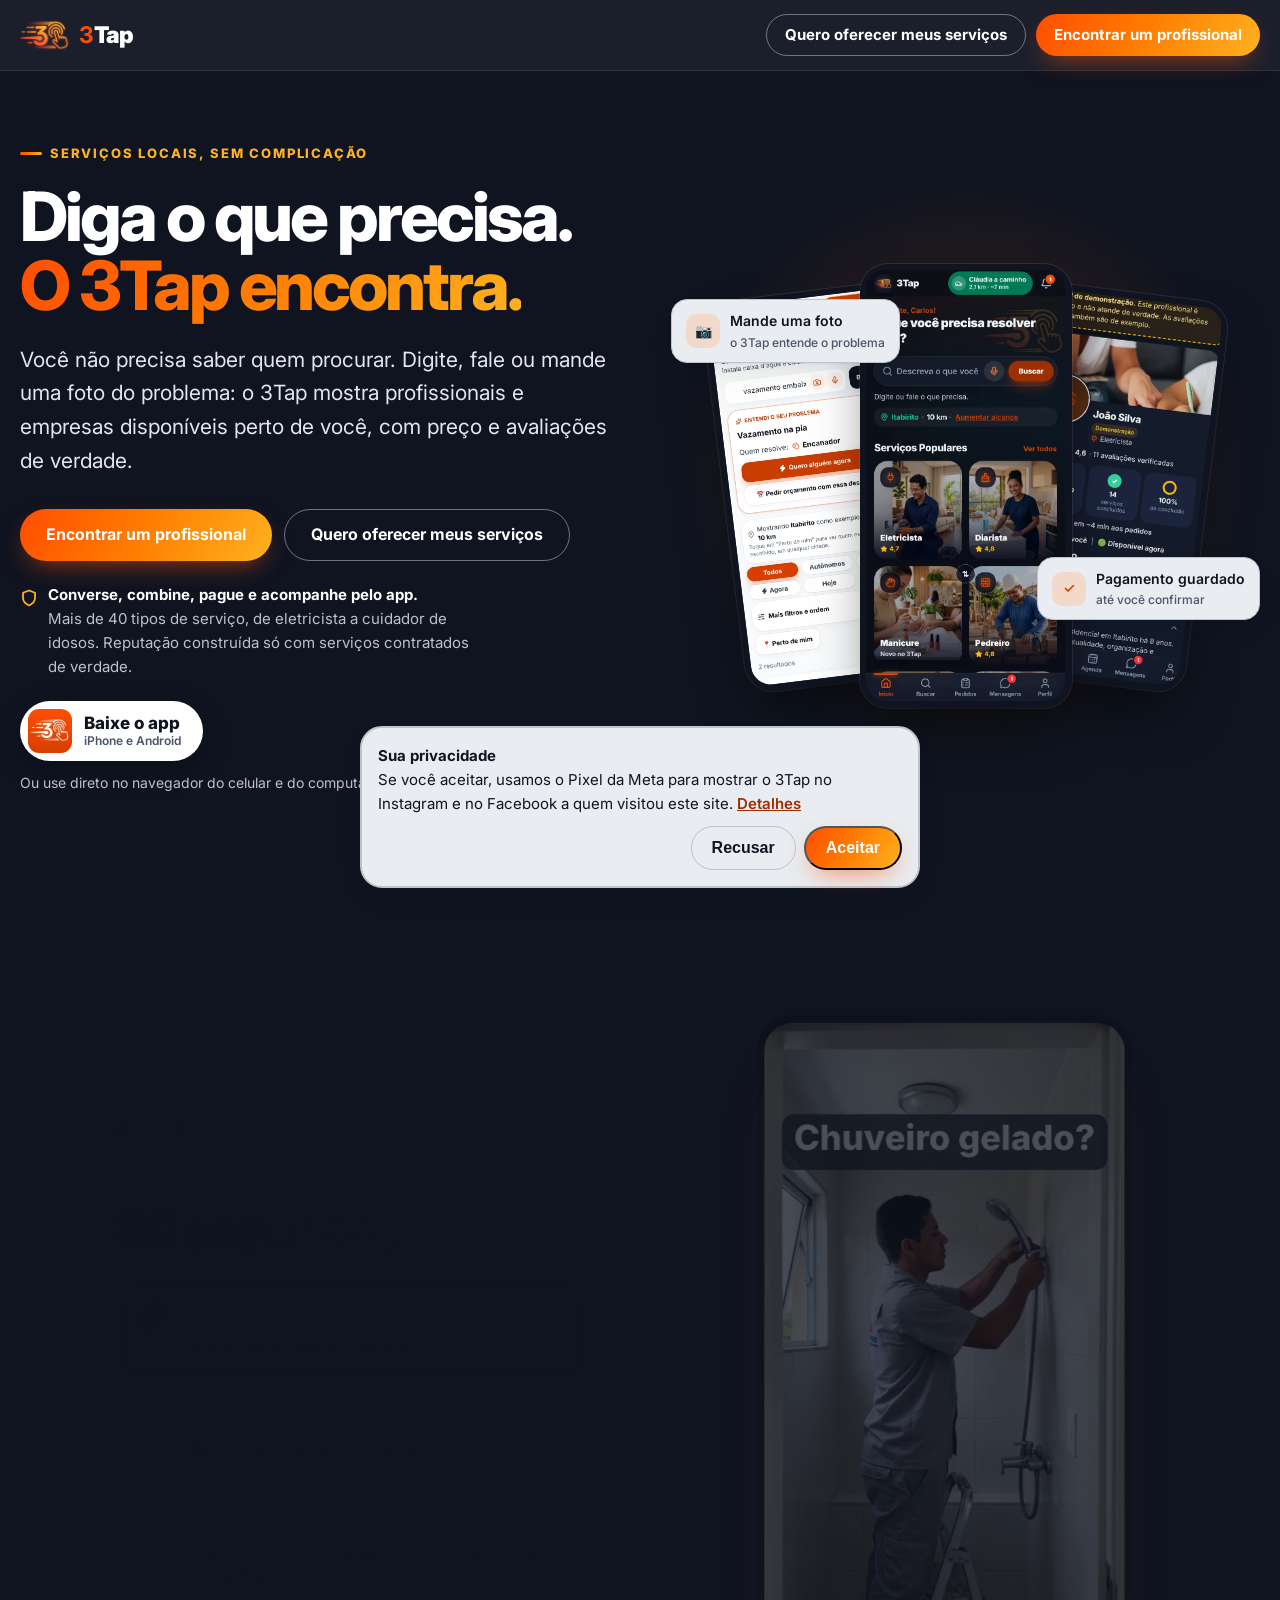
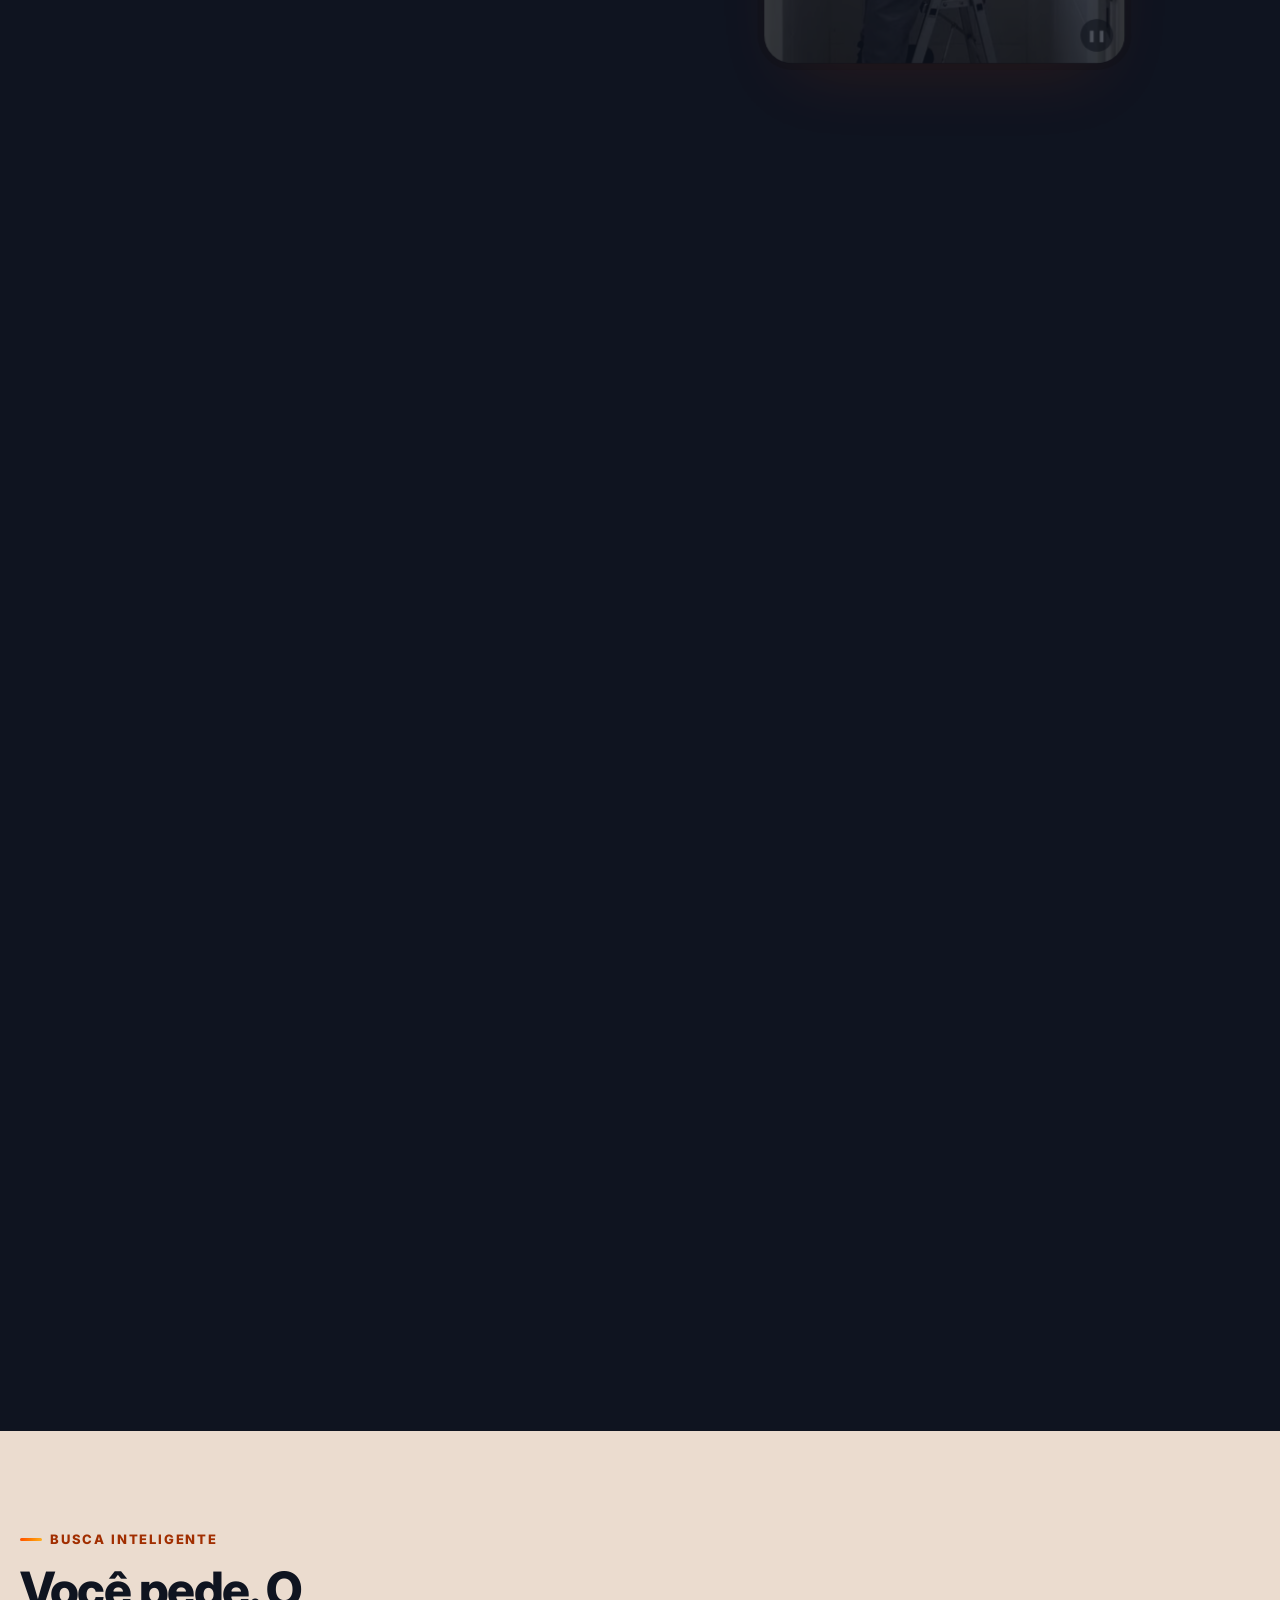
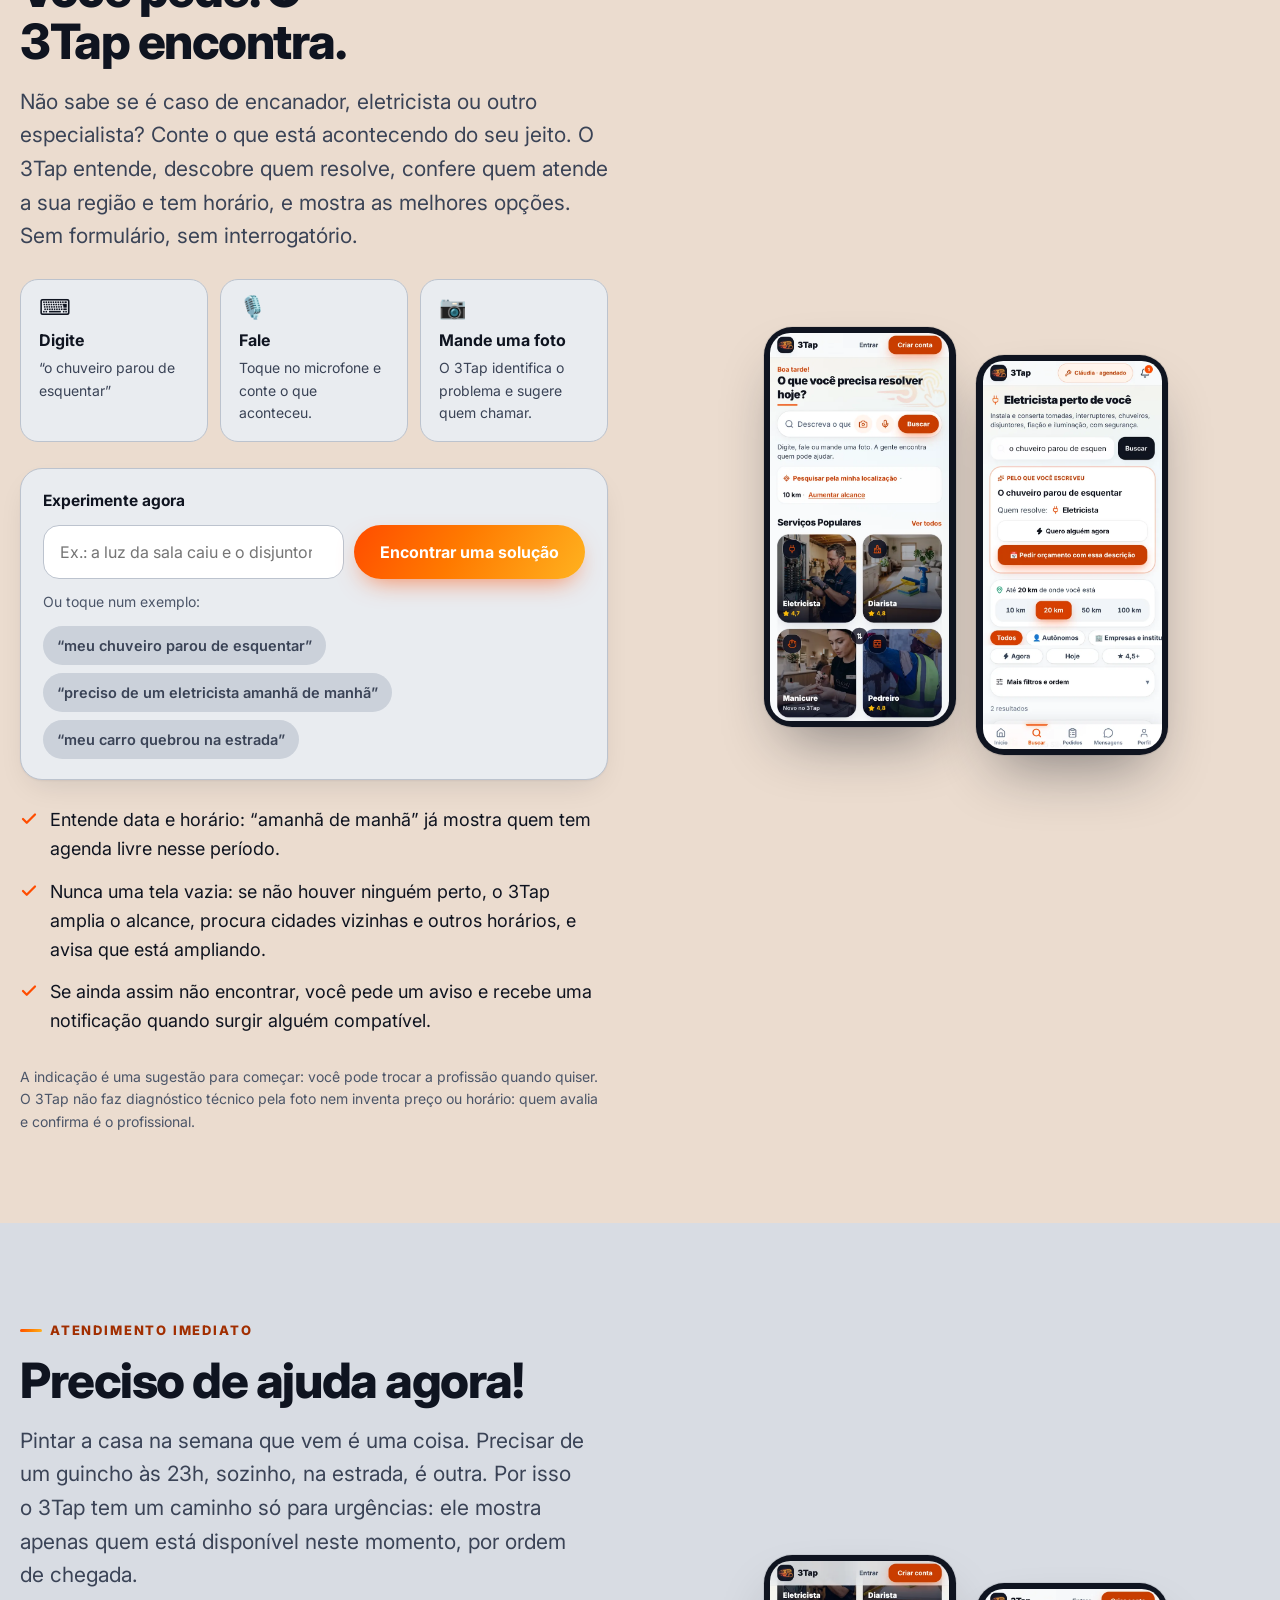
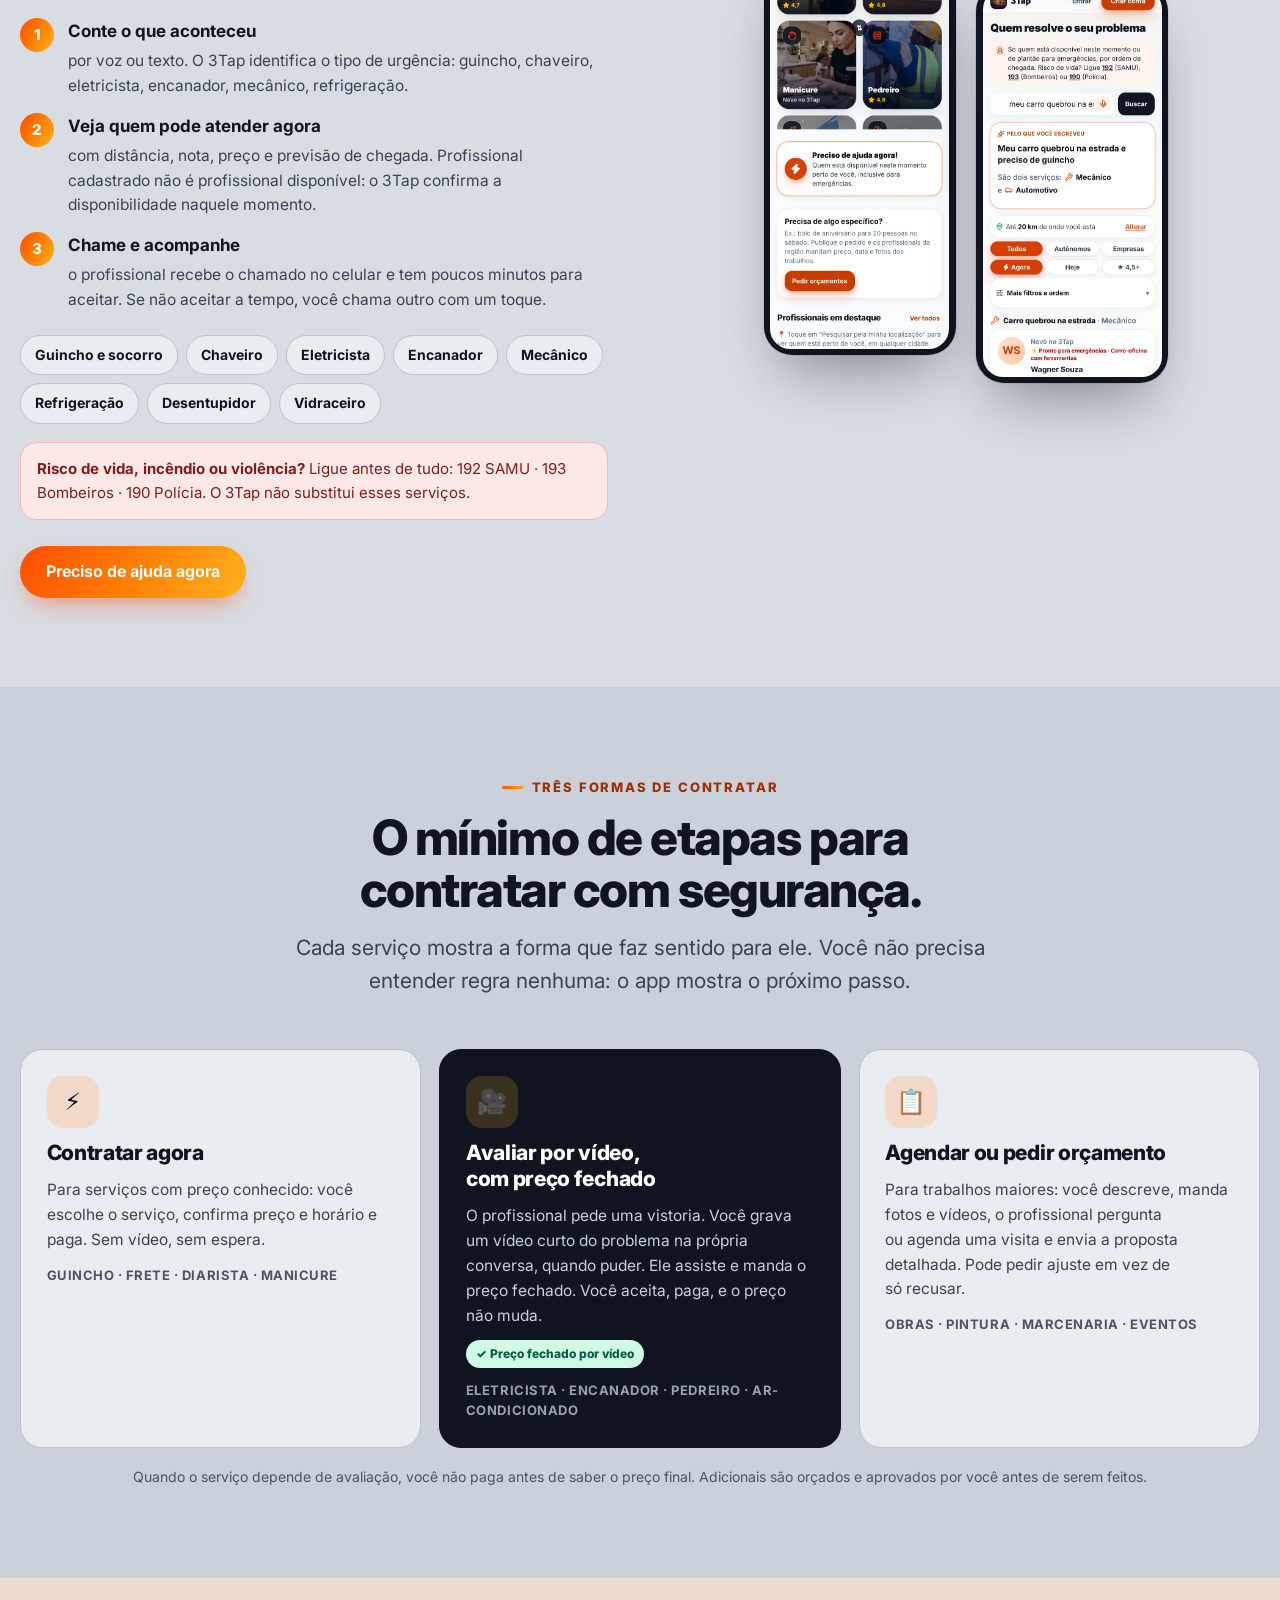
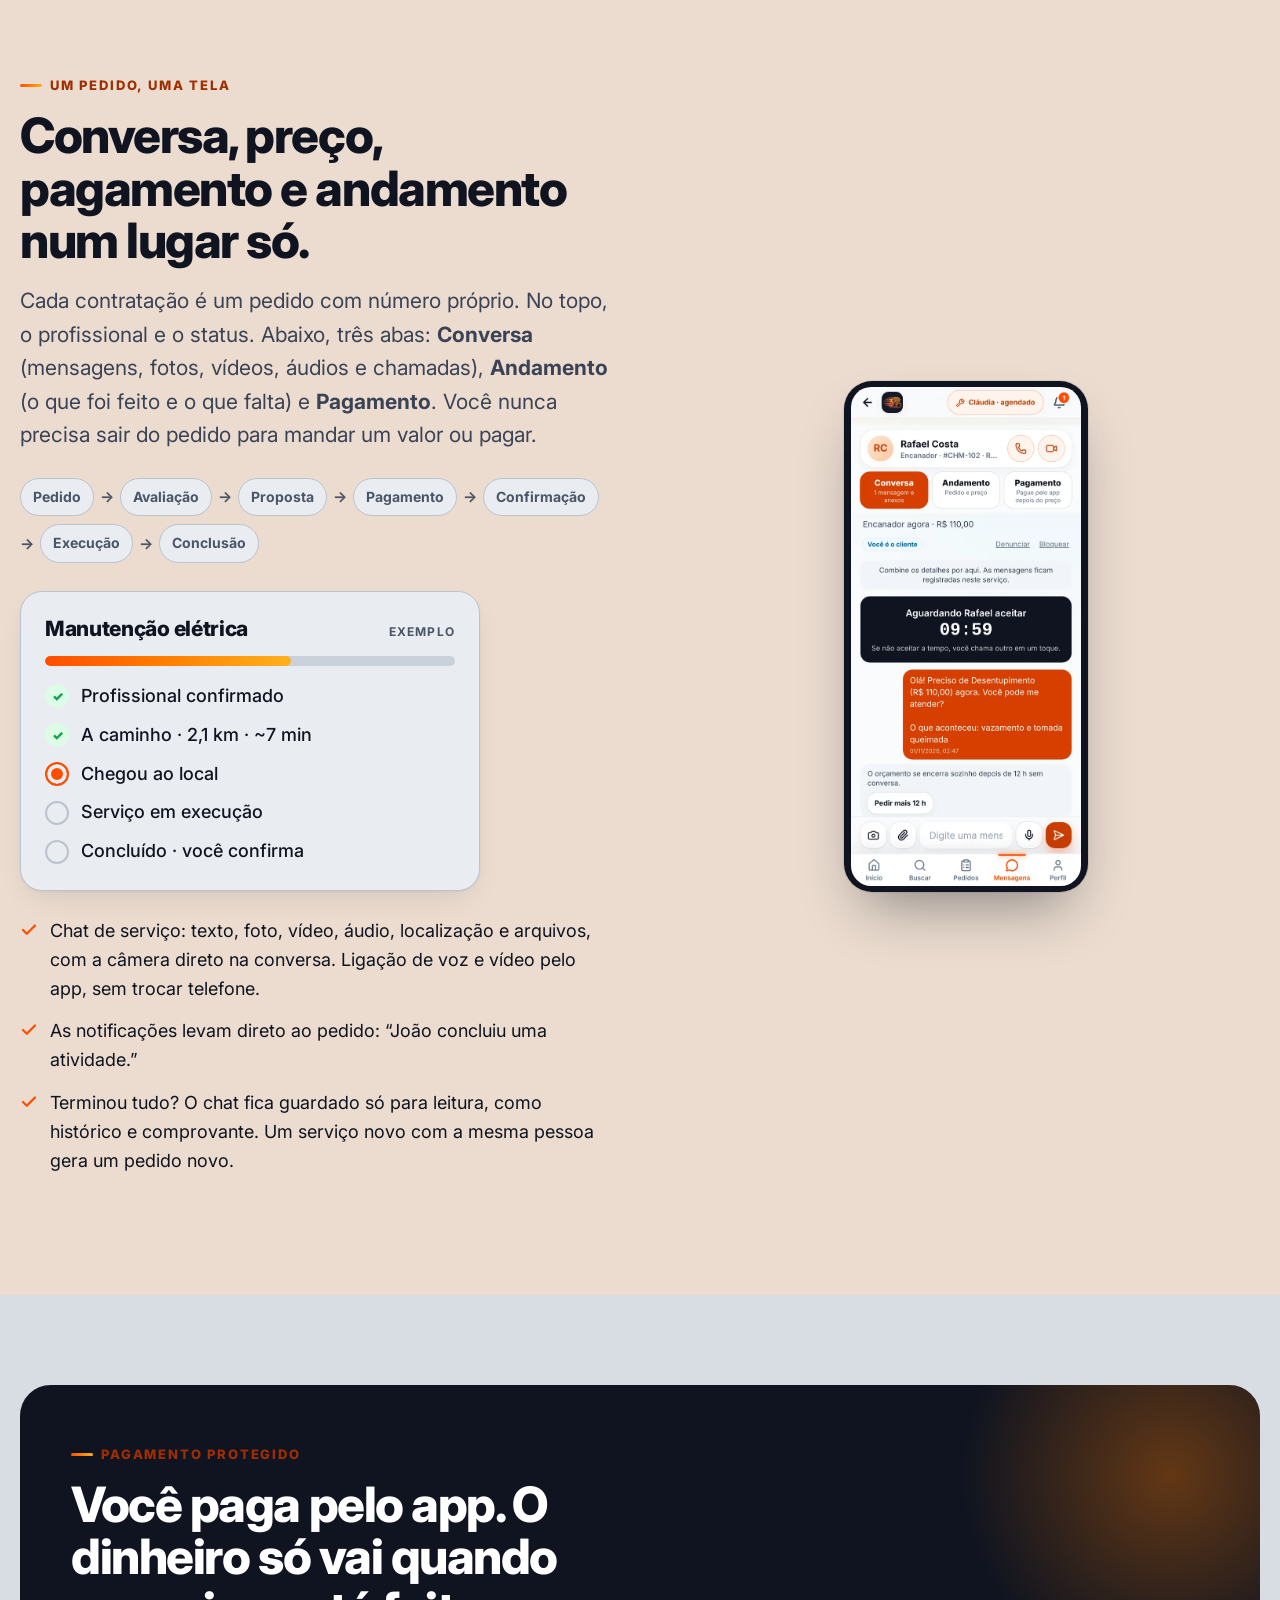
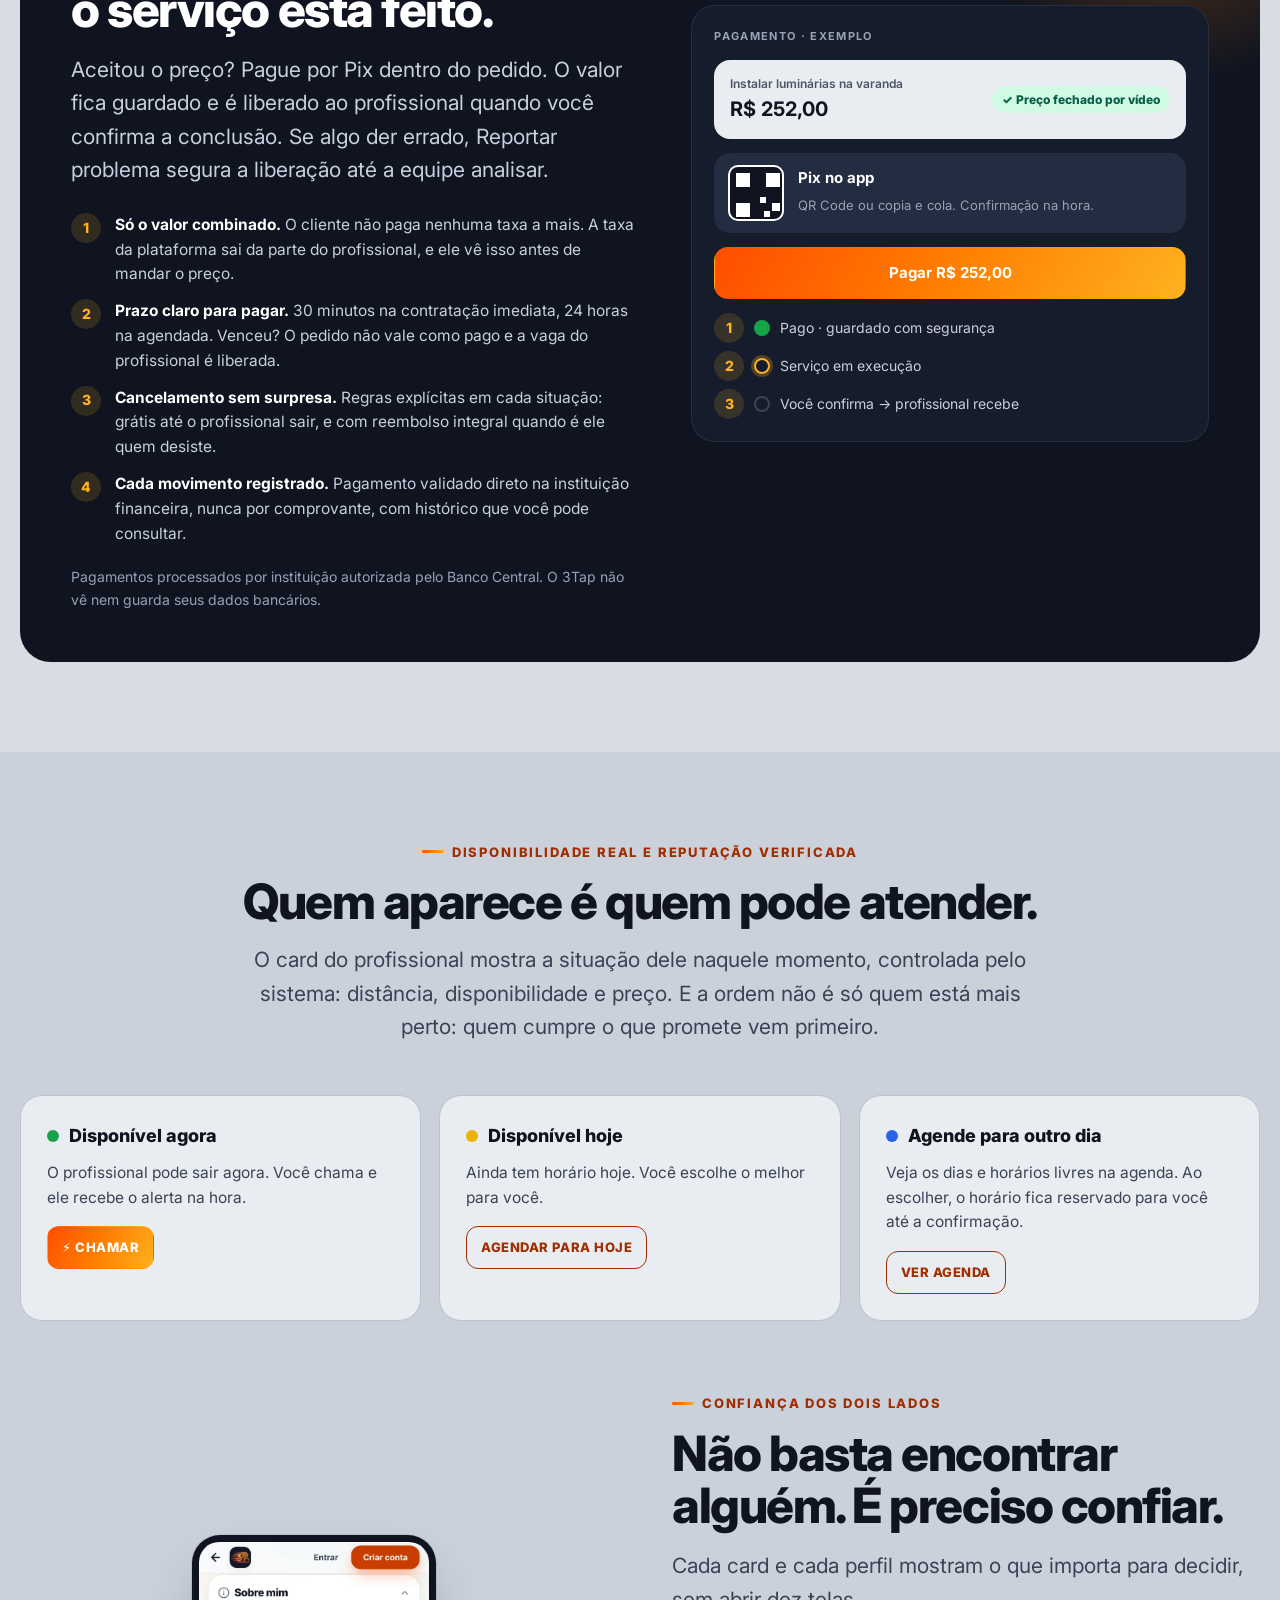
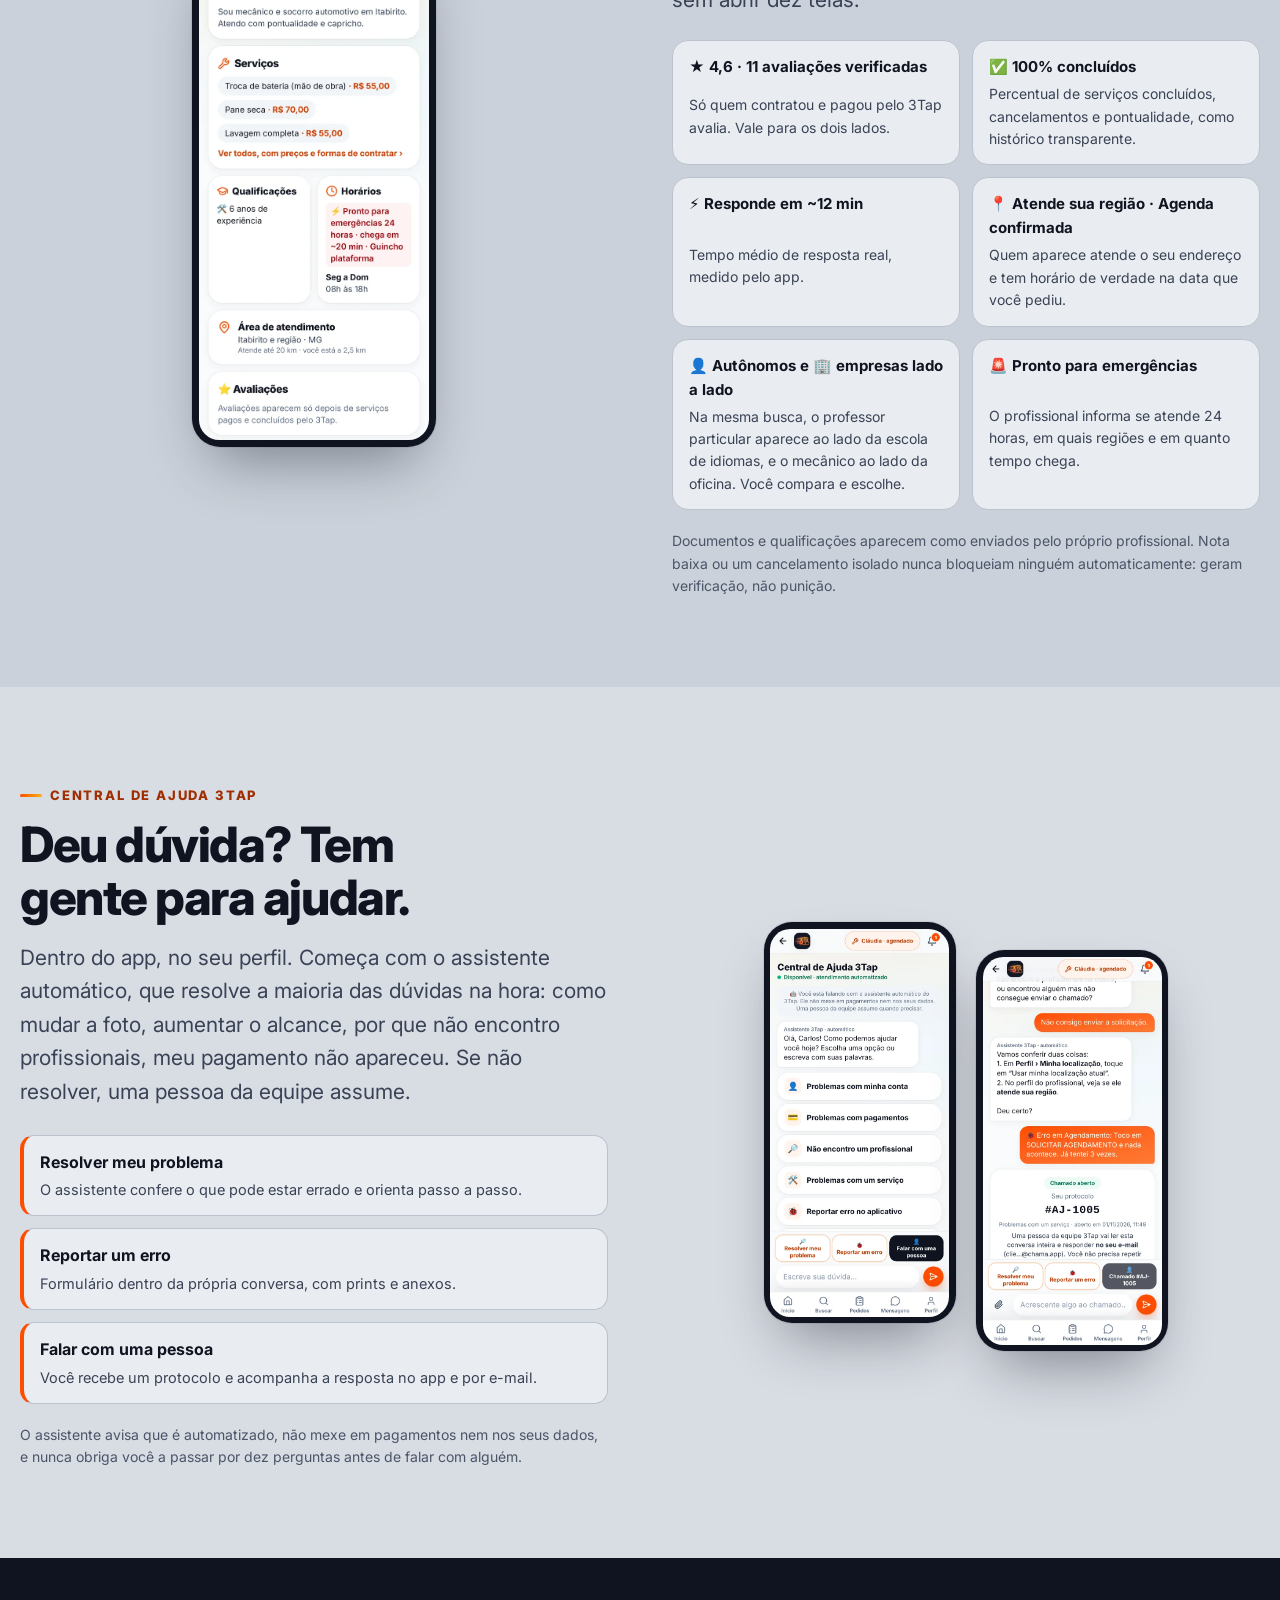
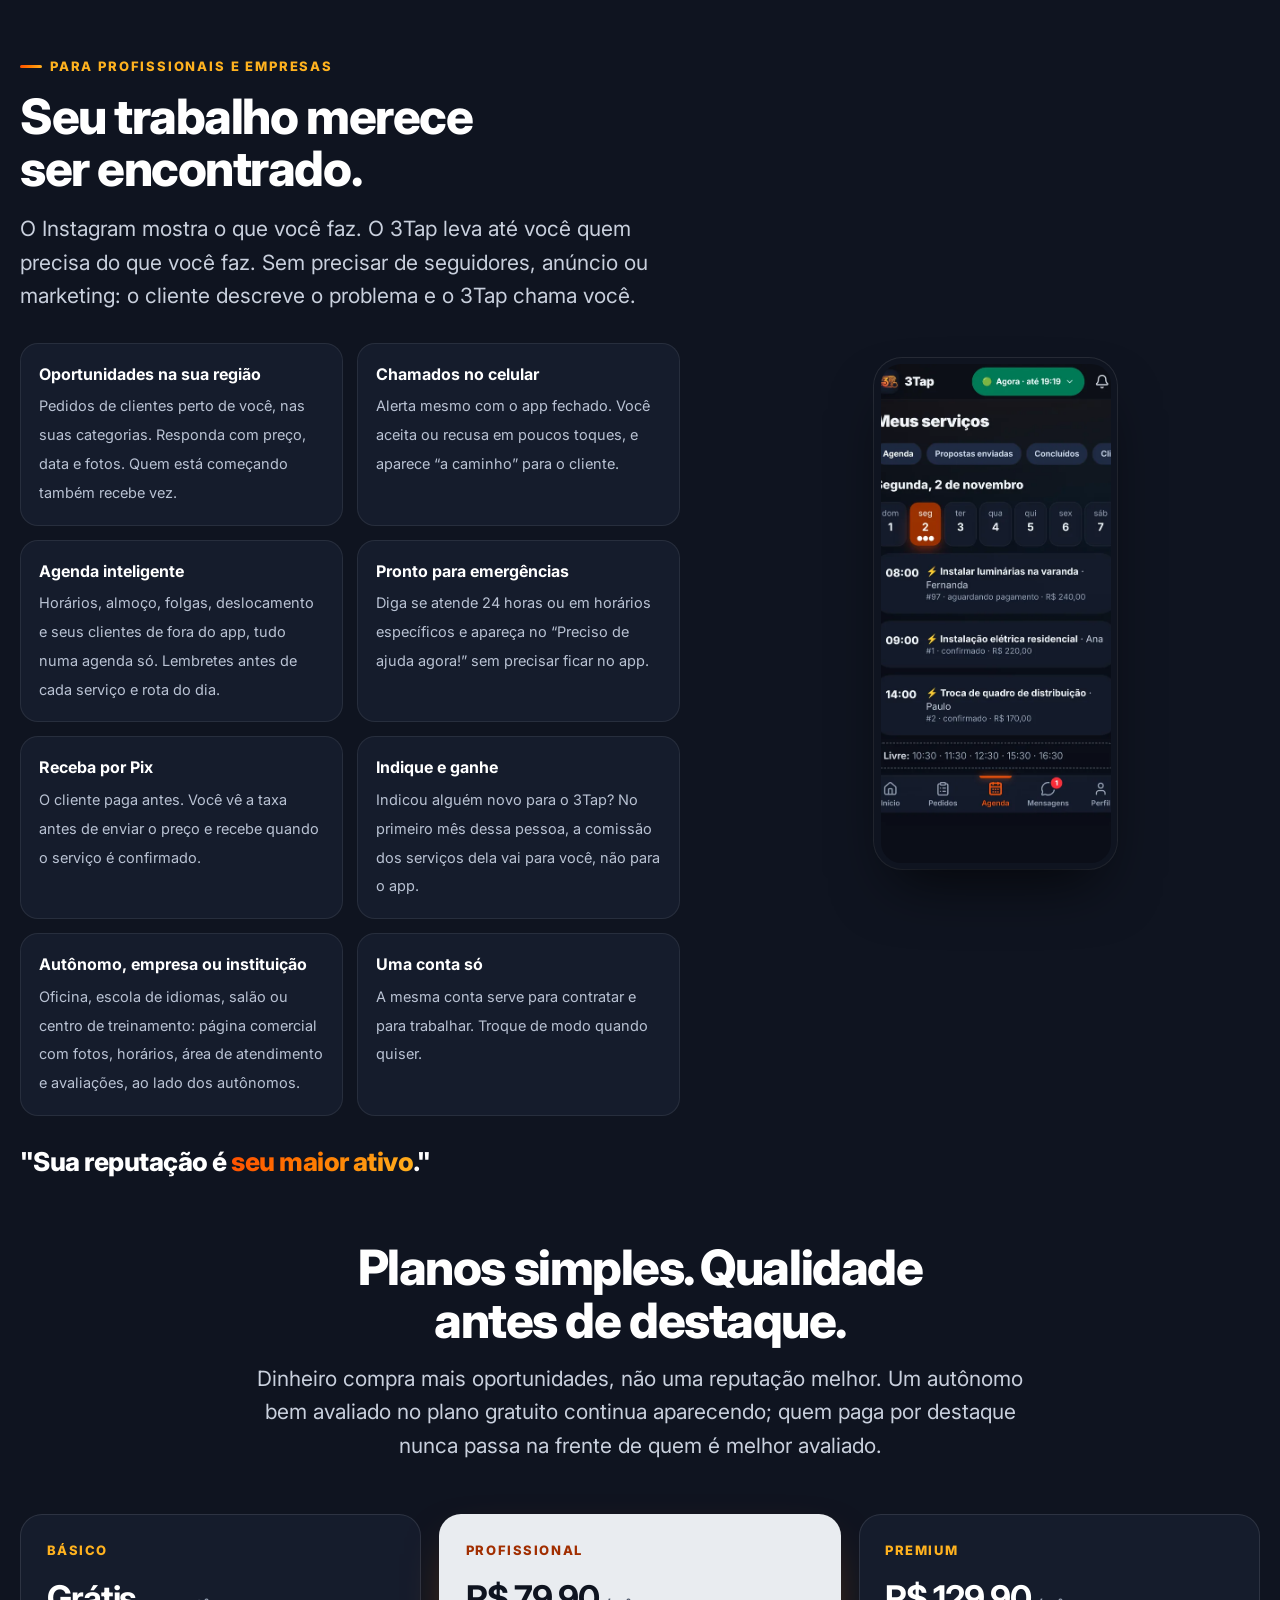
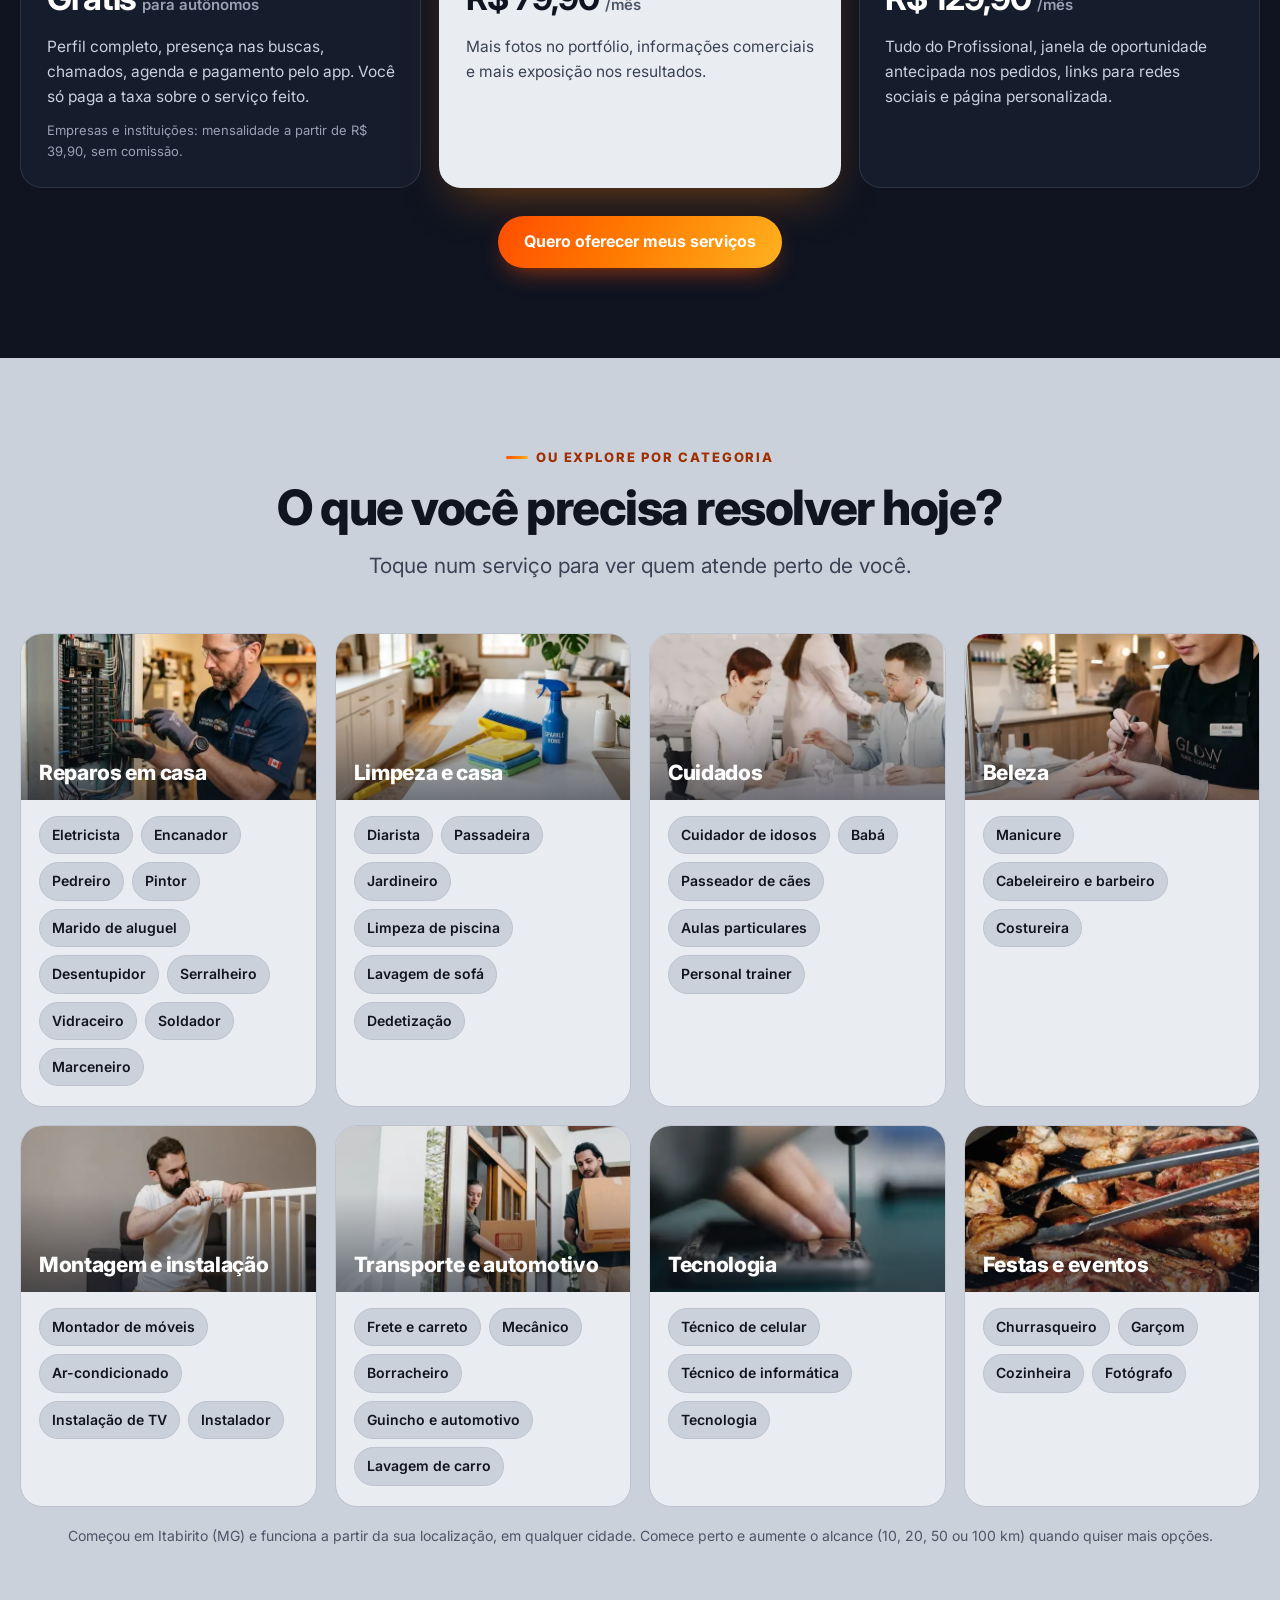
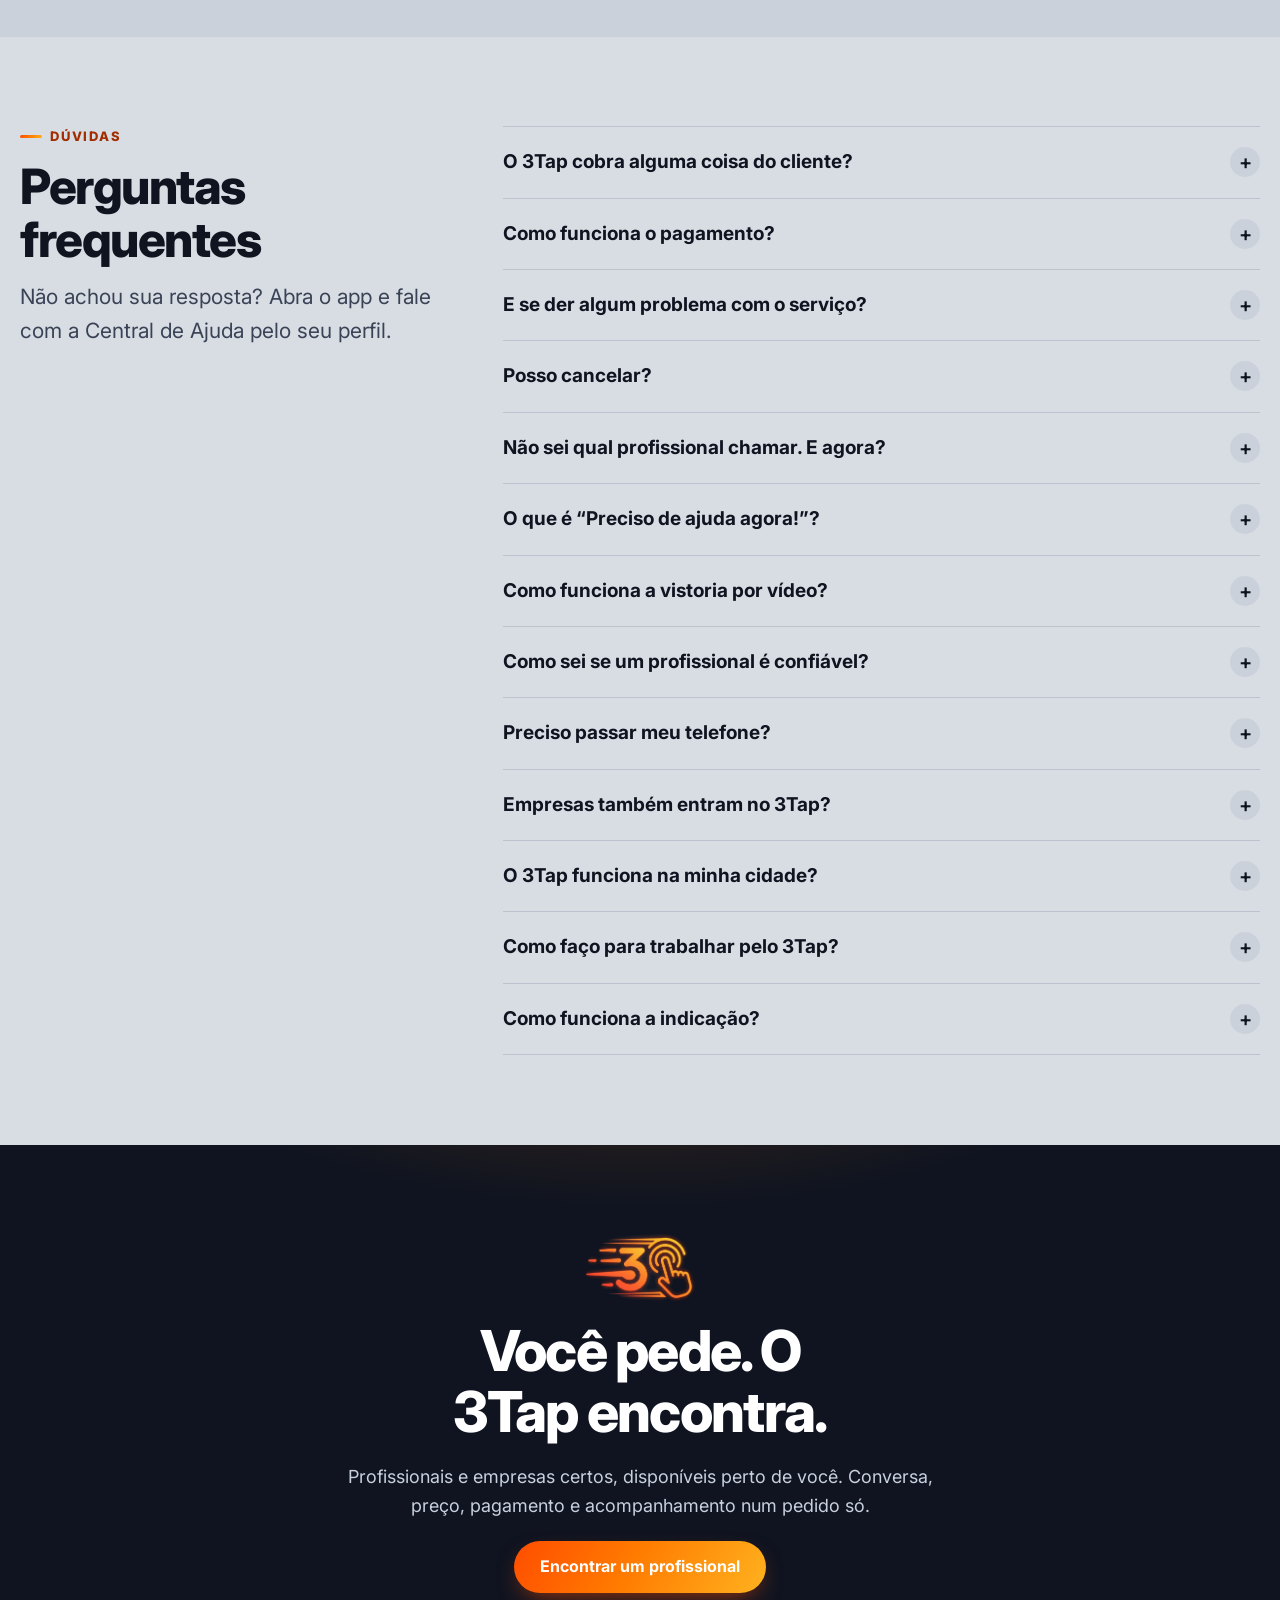
==== commit 0bba7598: "Site: e-mail de suporte no rodapé Co-Authored-By: Claude Opus 5.5 <noreply@anthropic.com> Claude-Ses" ====
--- a/index.html
+++ b/index.html
@@ -438,6 +438,7 @@
     <nav aria-label="Rodapé">
       <a href="novidades.html">Novidades</a>
       <a href="suporte/">Suporte</a>
+      <a href="mailto:cedu@3tapbrasil.com">cedu@3tapbrasil.com</a>
       <a href="https://app.3tapbrasil.com/termos">Termos de uso</a>
       <a href="https://app.3tapbrasil.com/privacidade">Privacidade</a>
       <a href="https://app.3tapbrasil.com/cookies">Cookies</a>
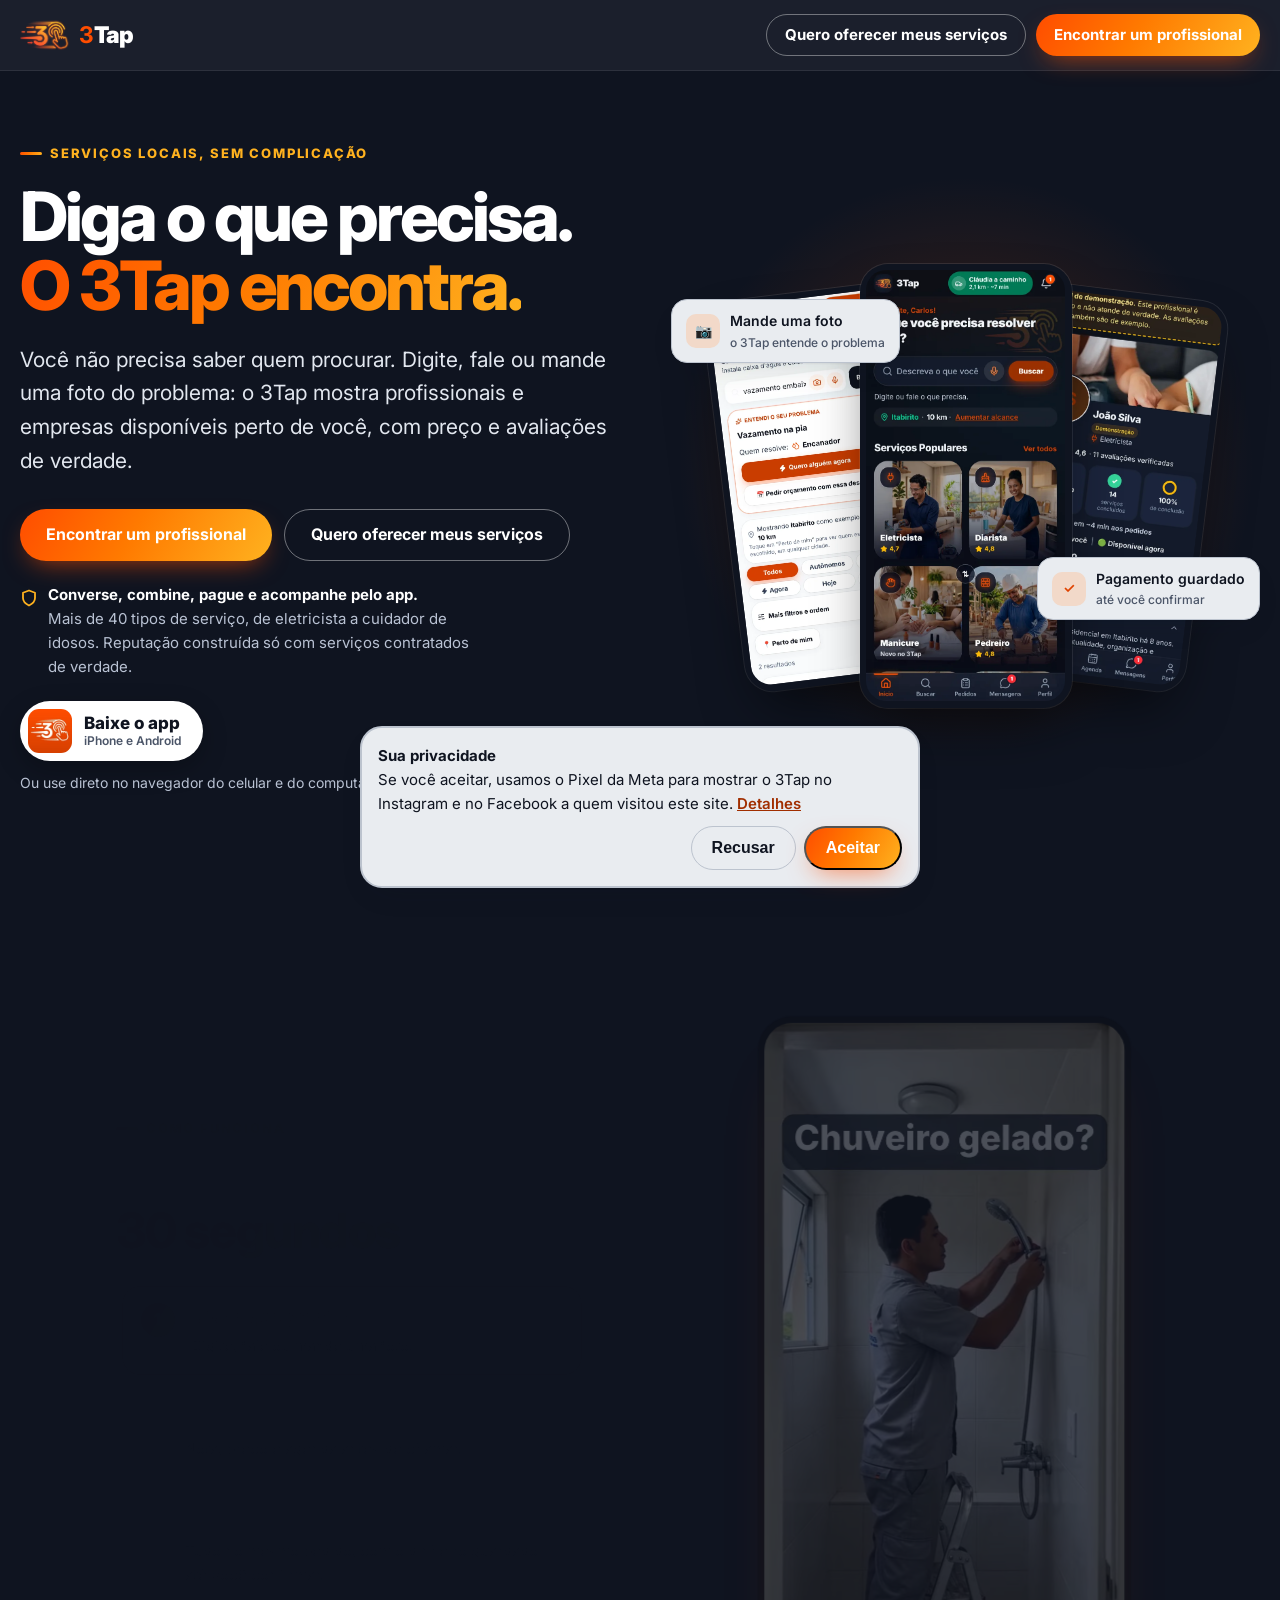
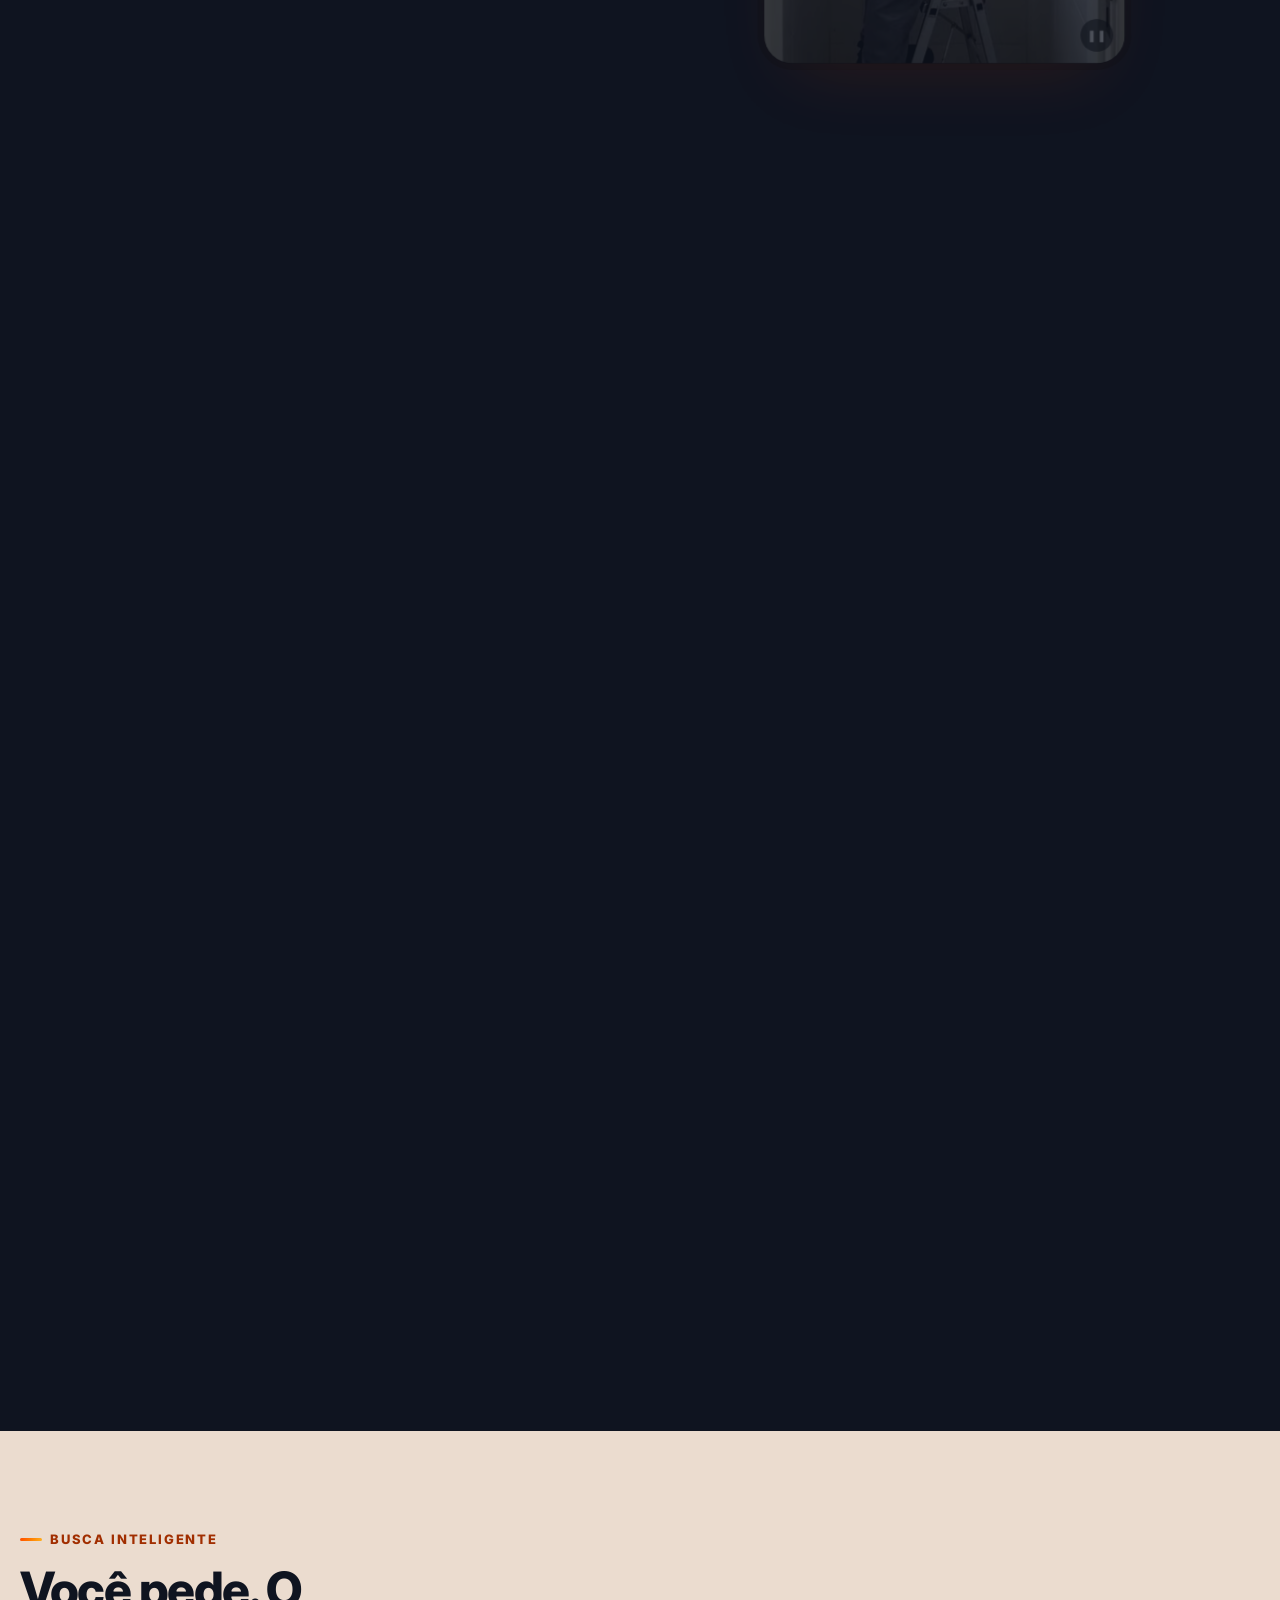
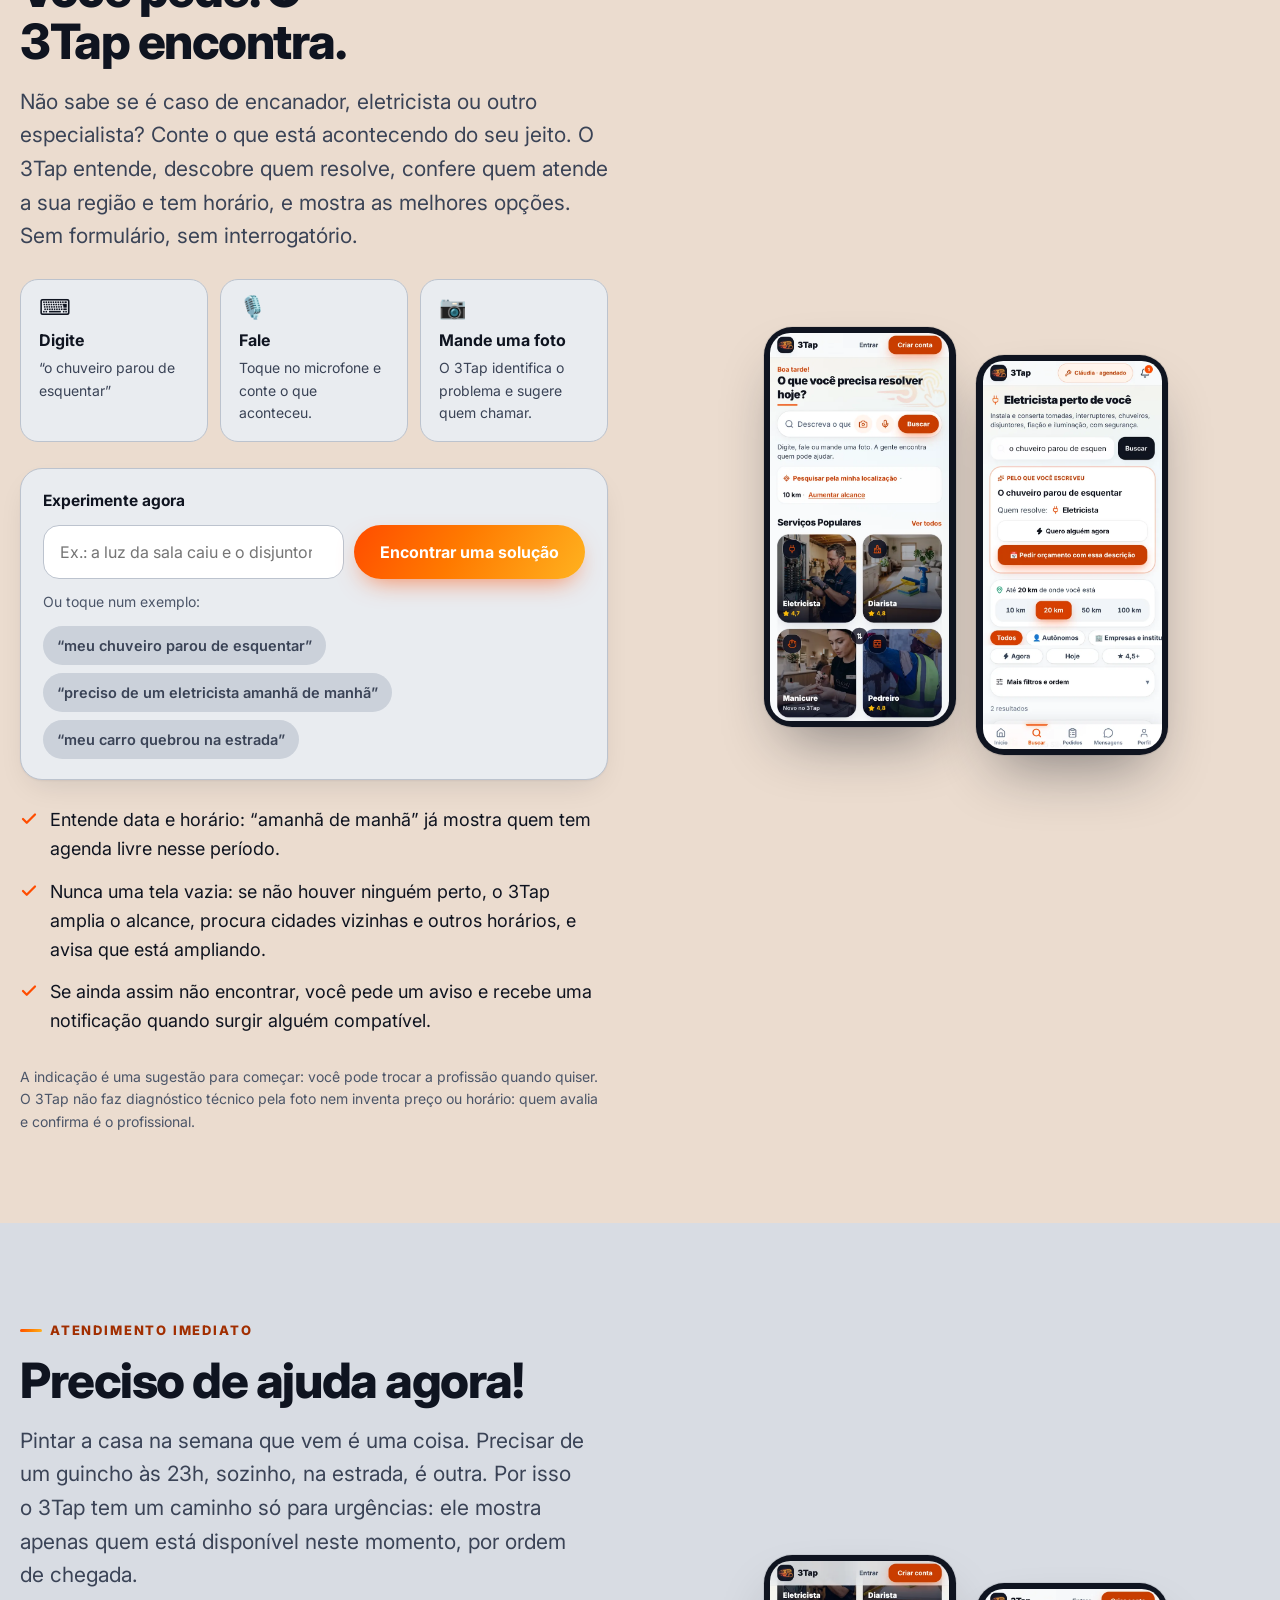
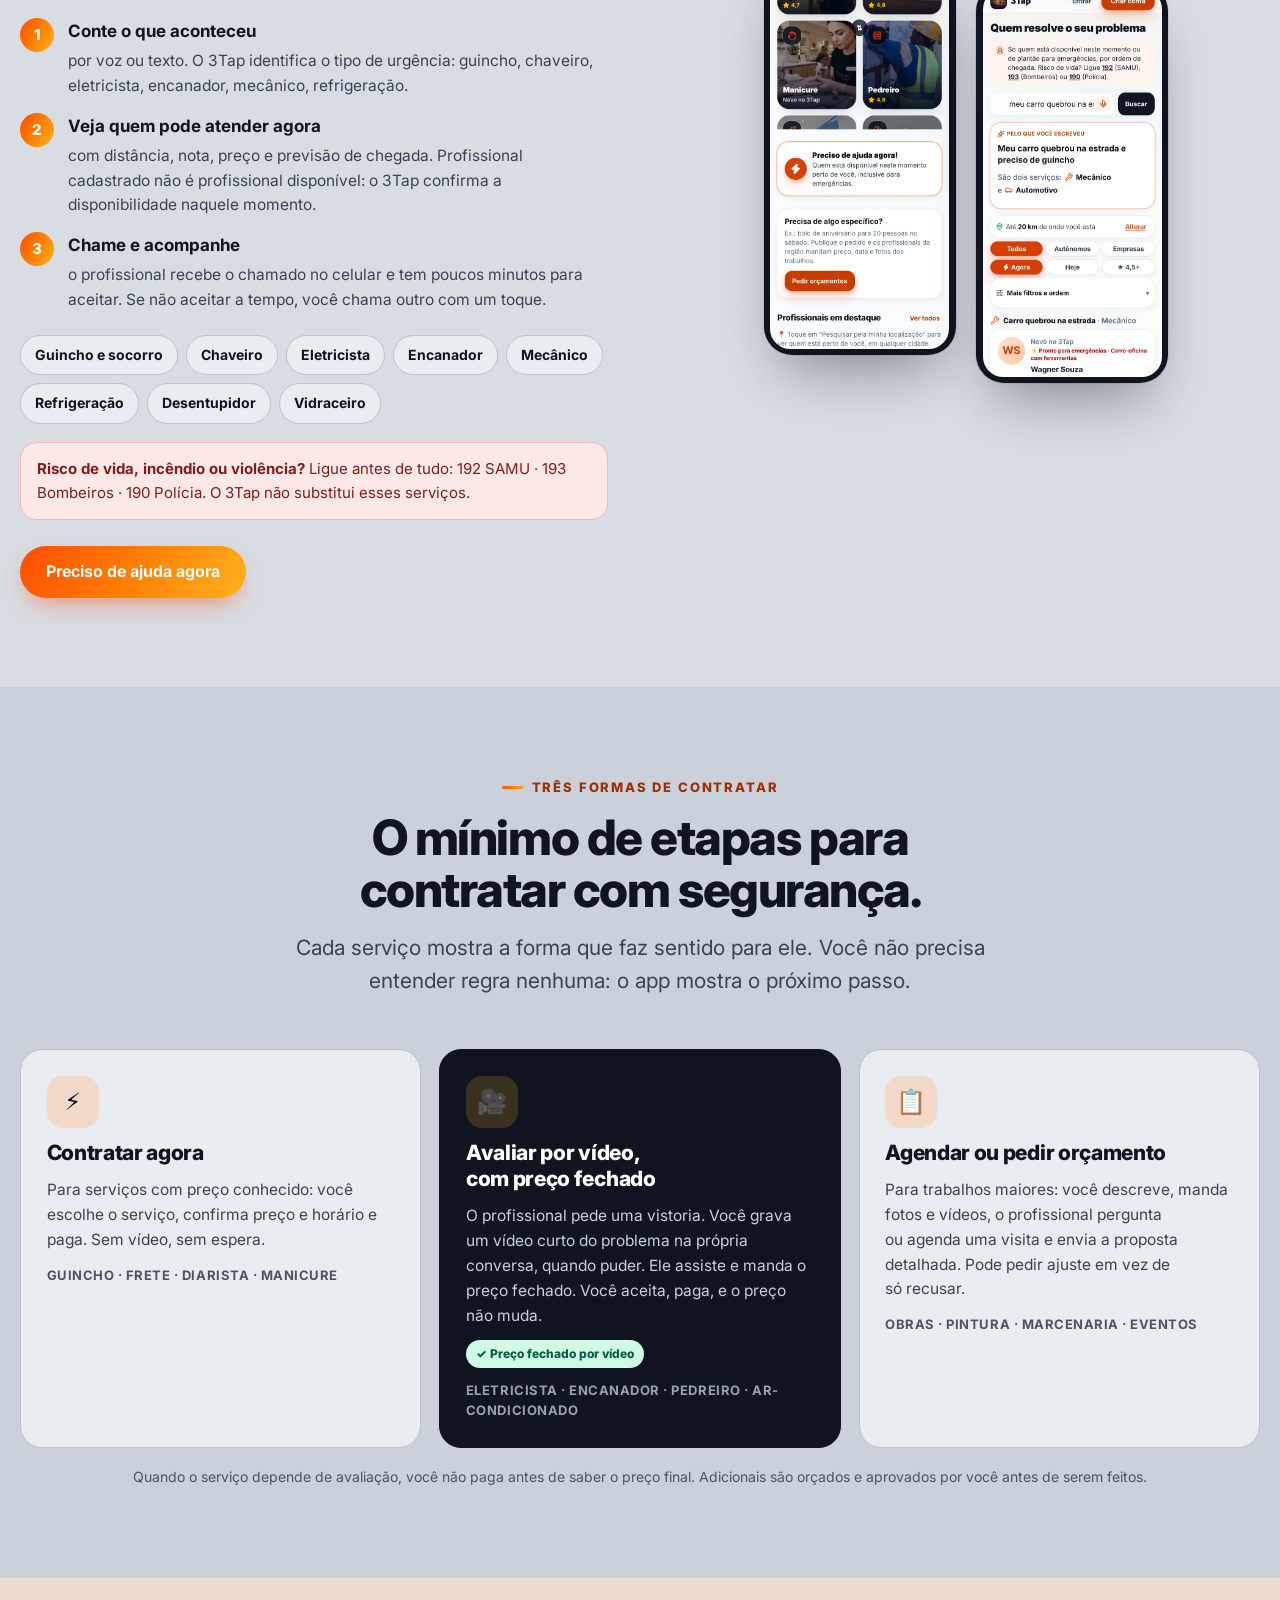
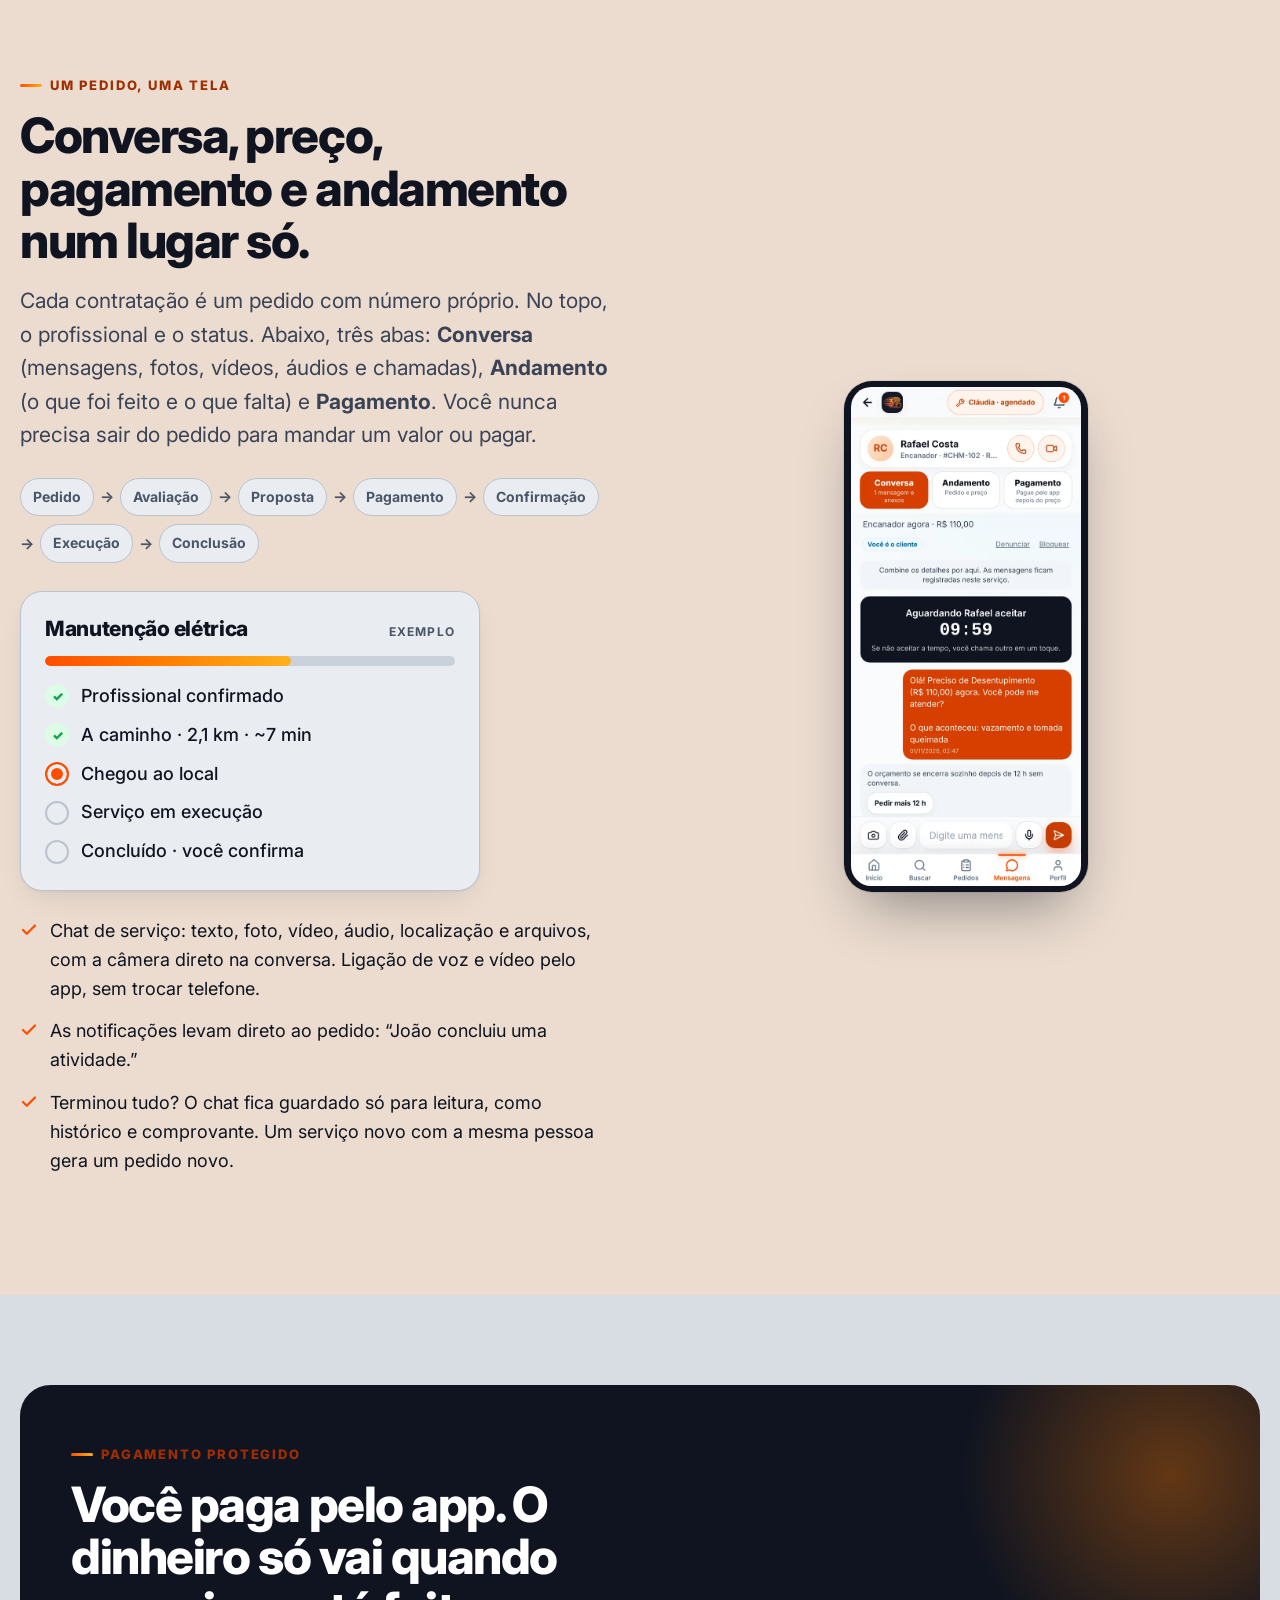
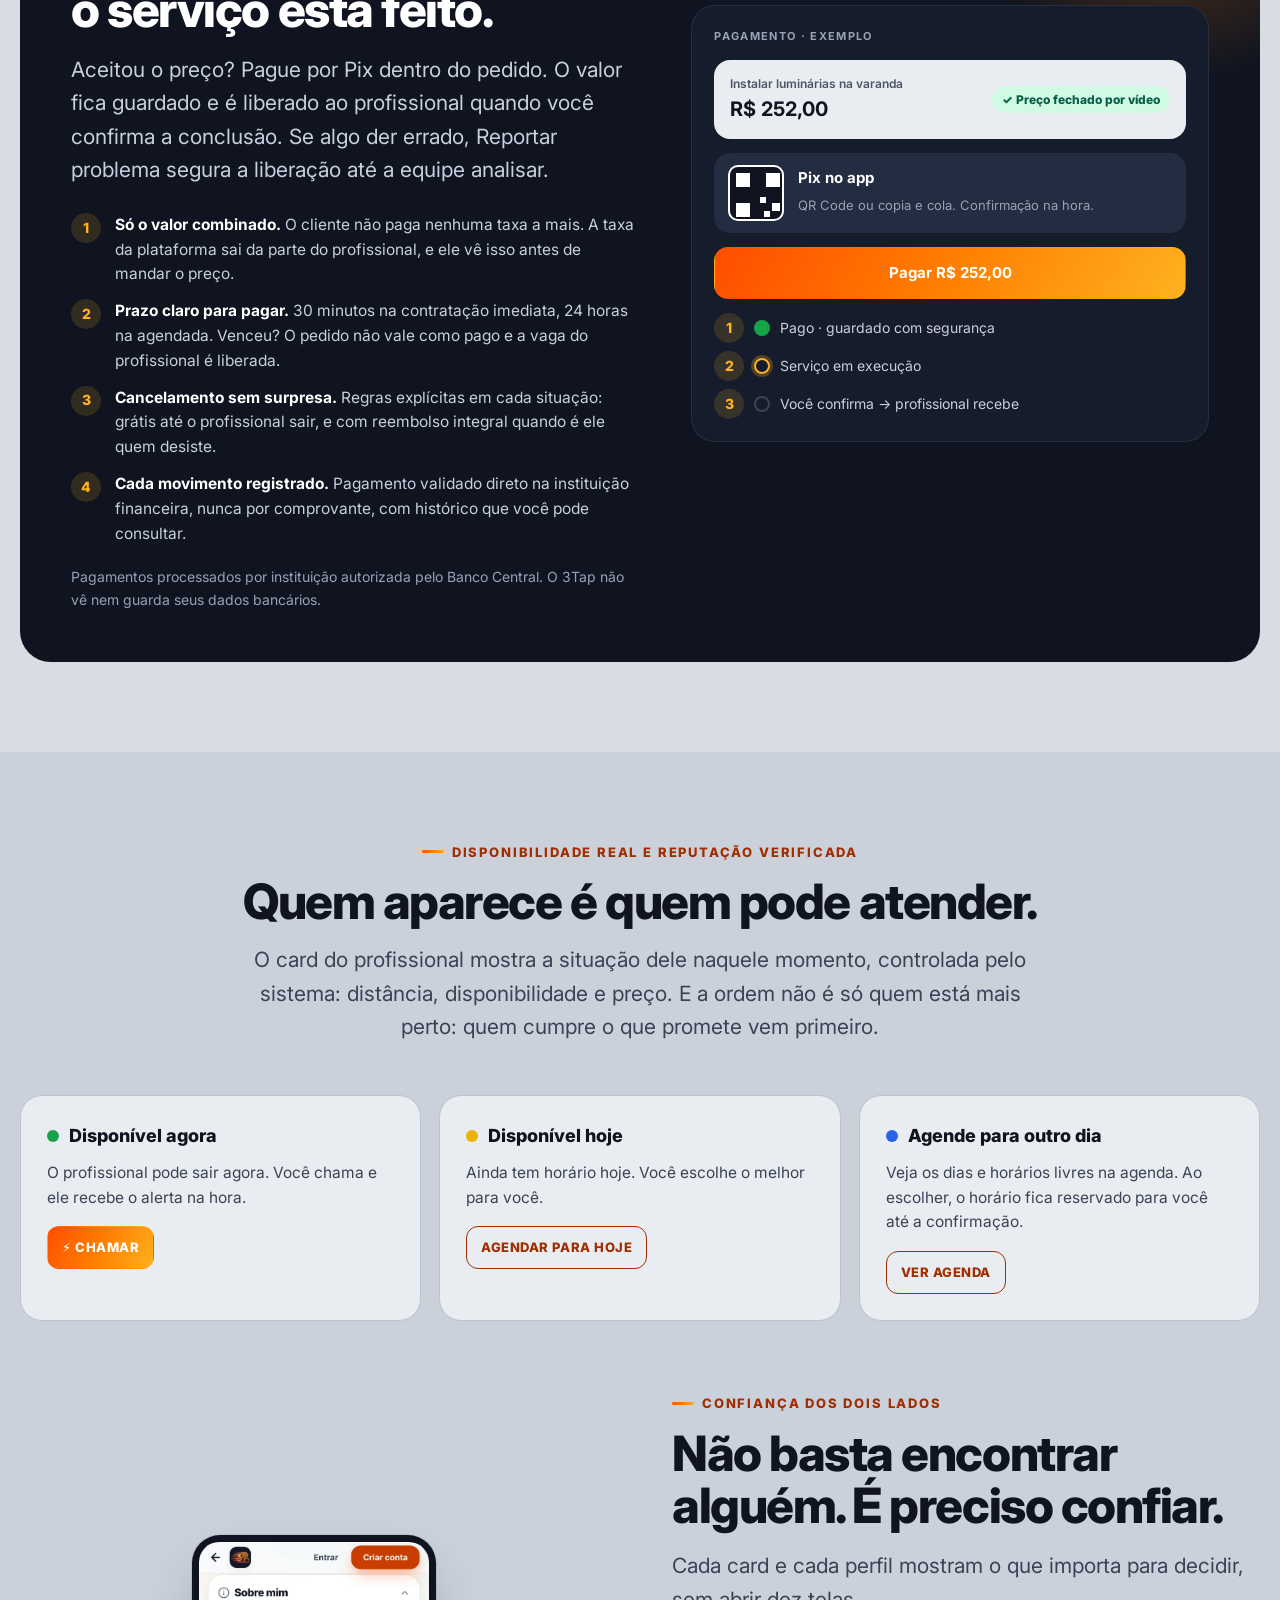
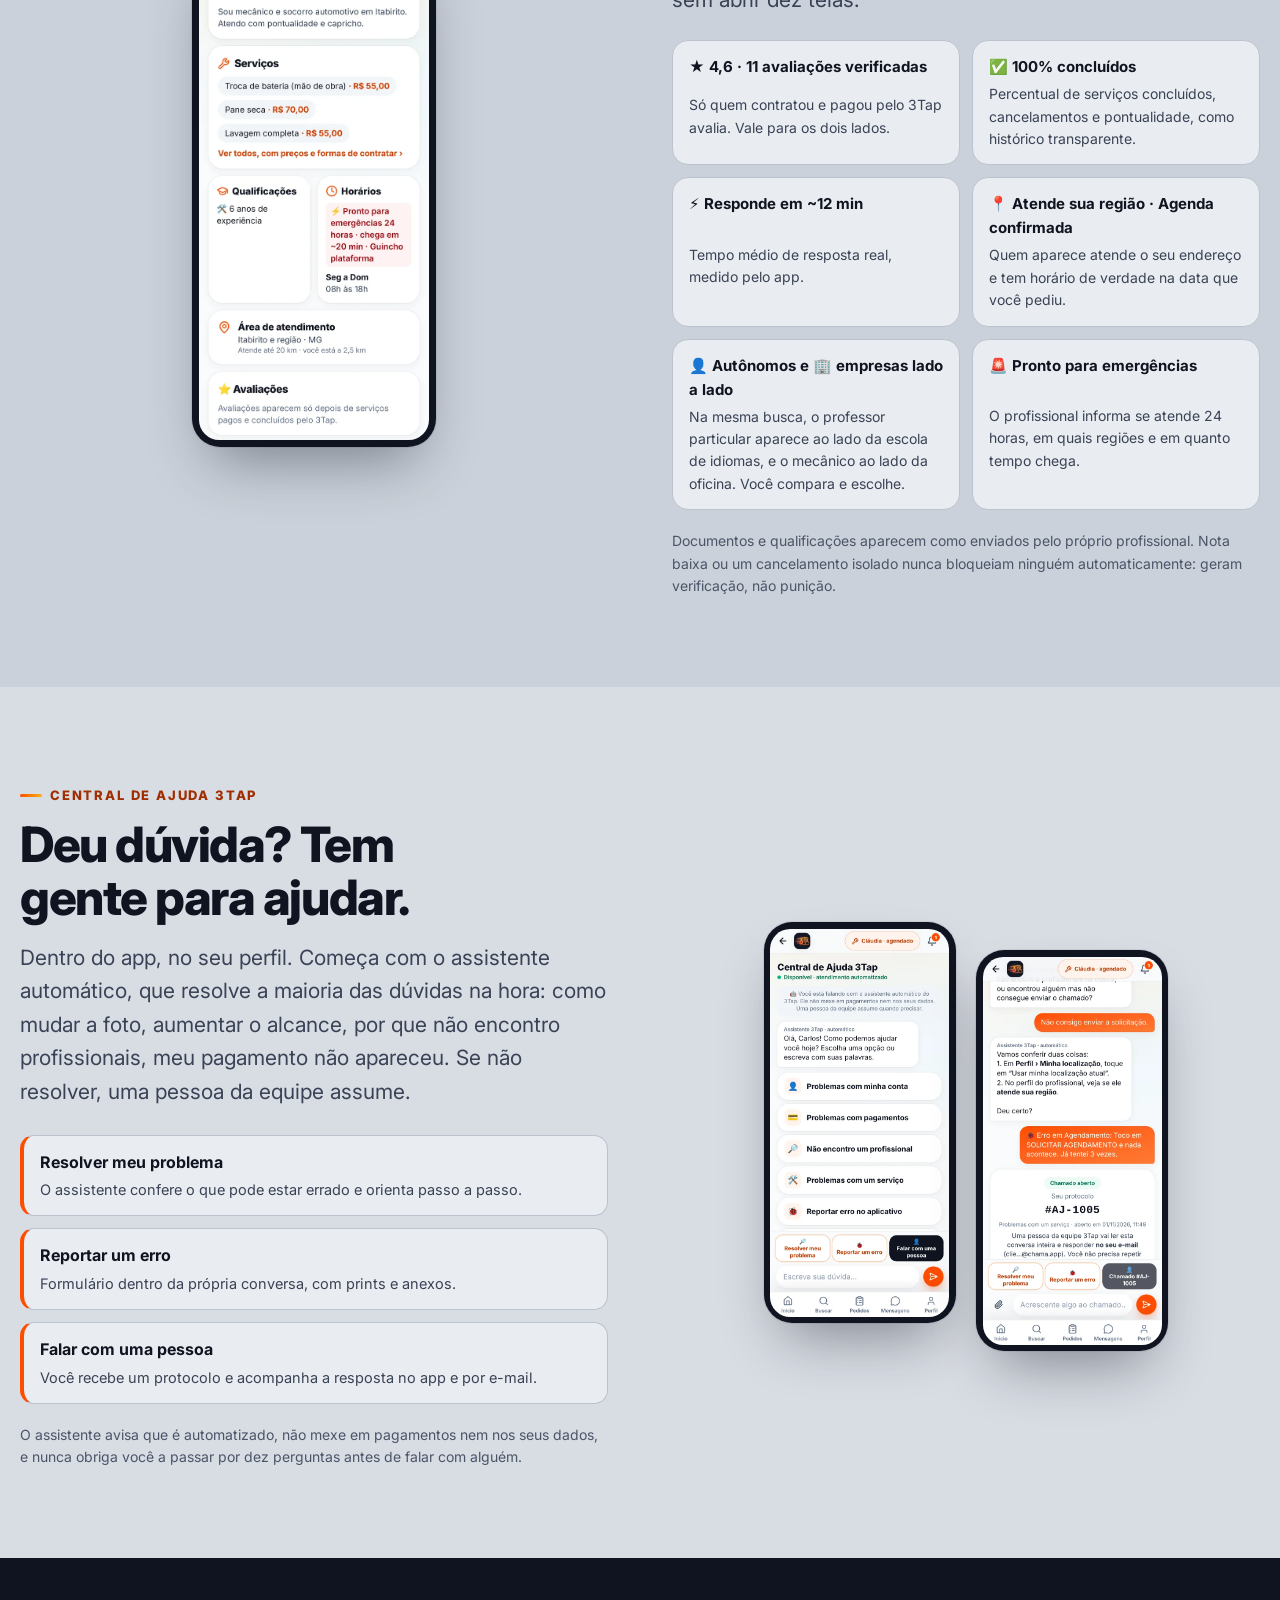
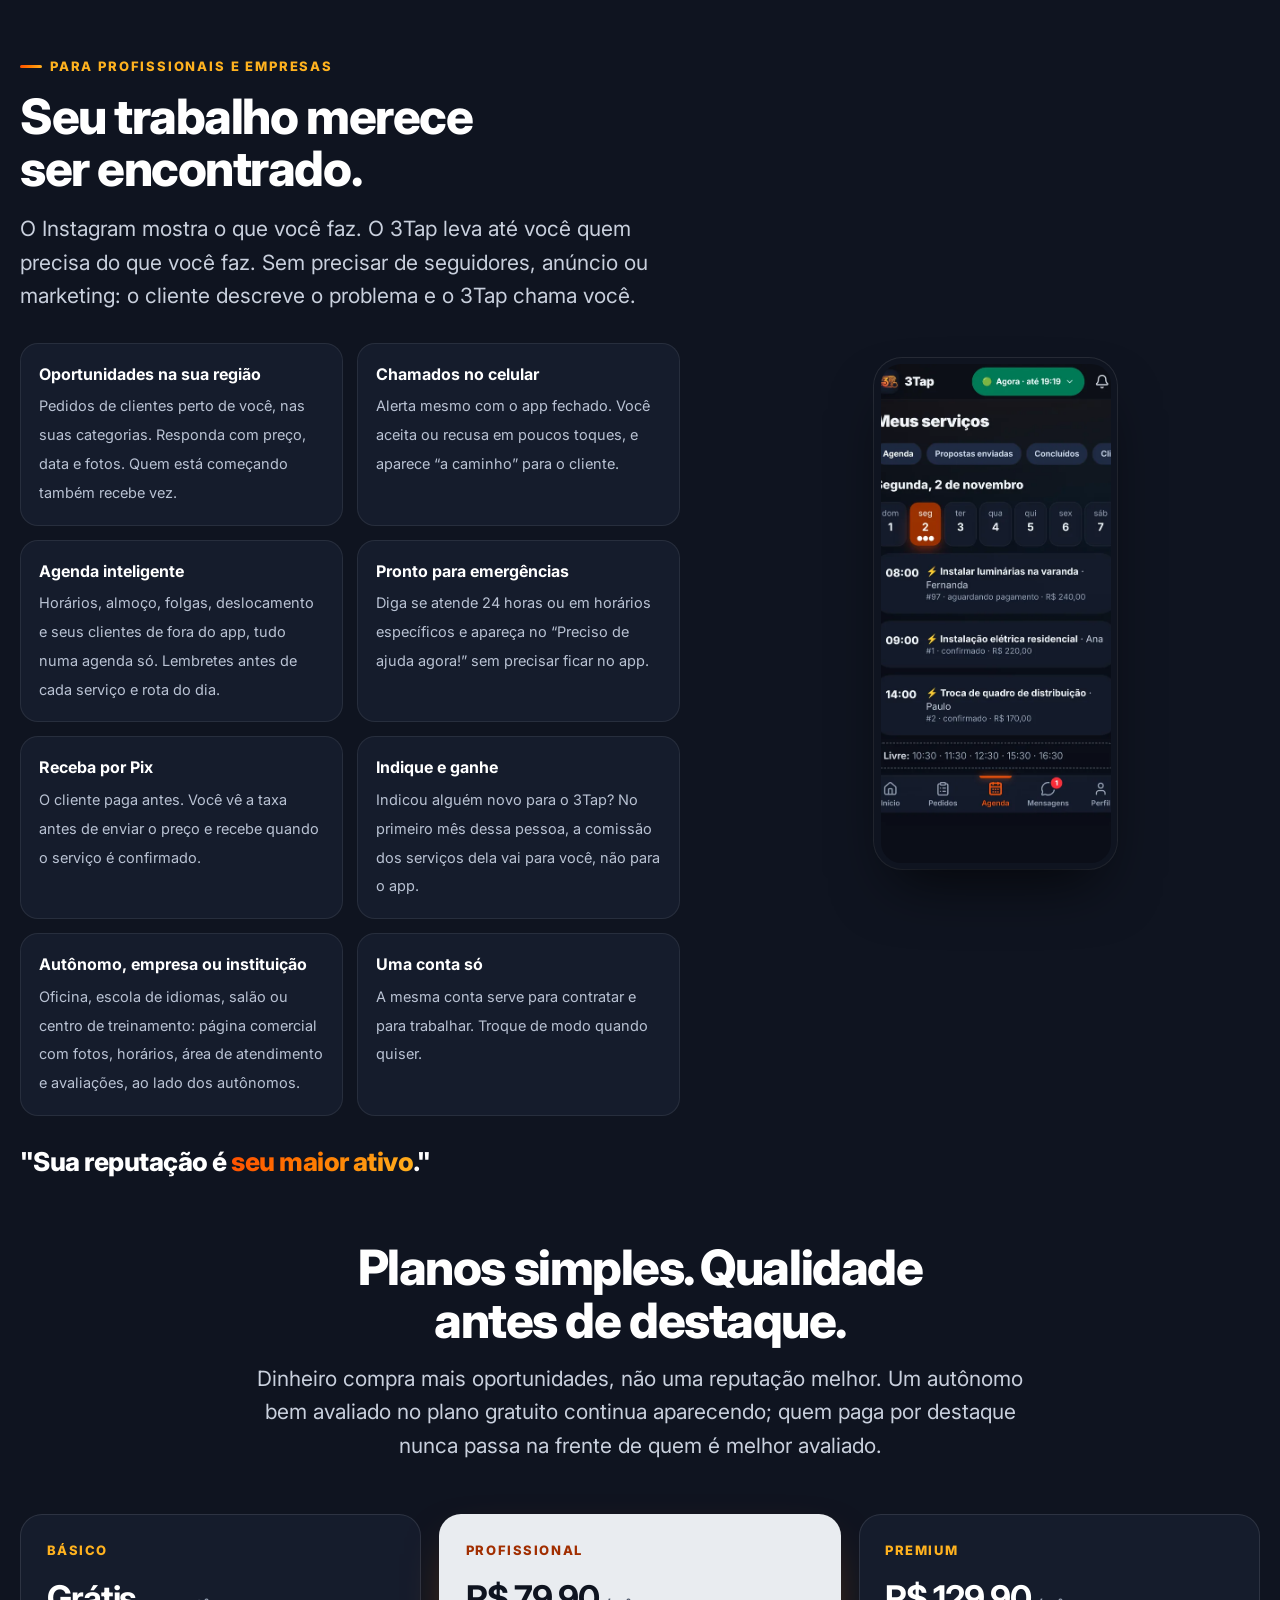
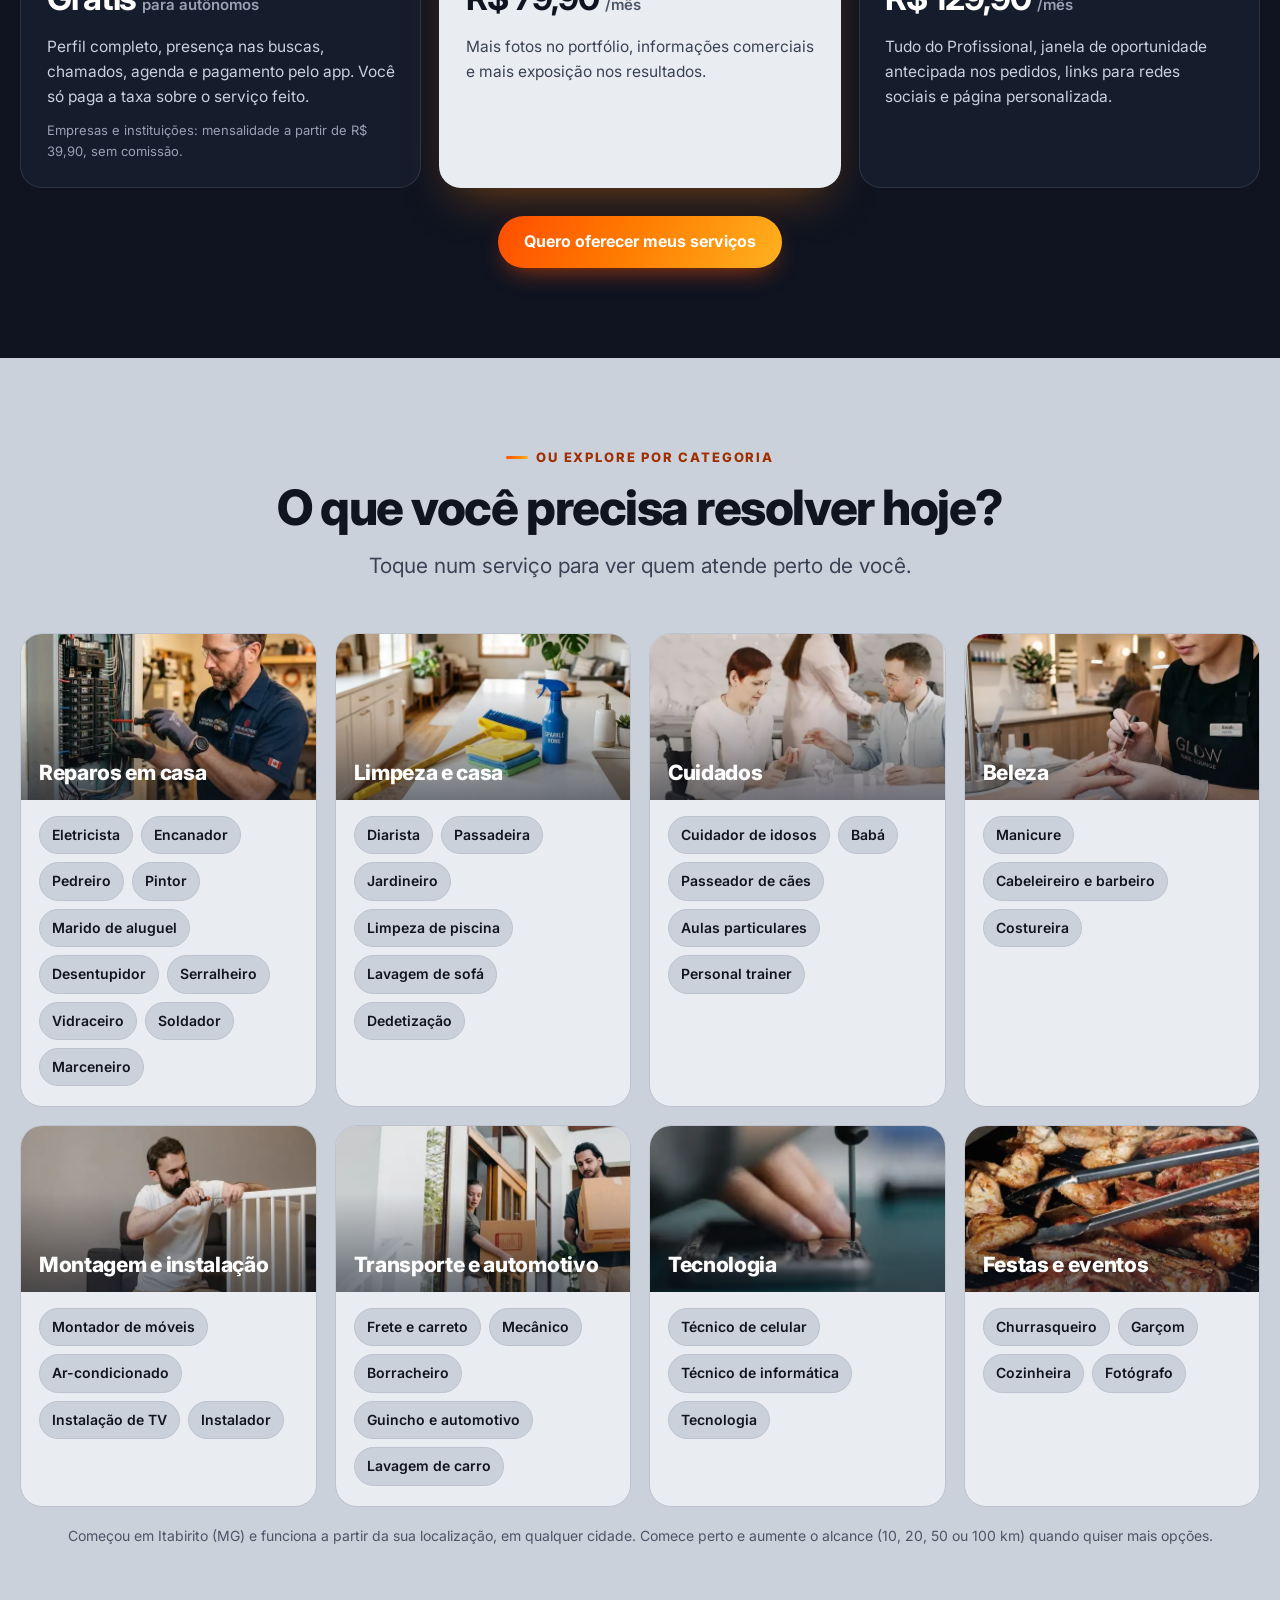
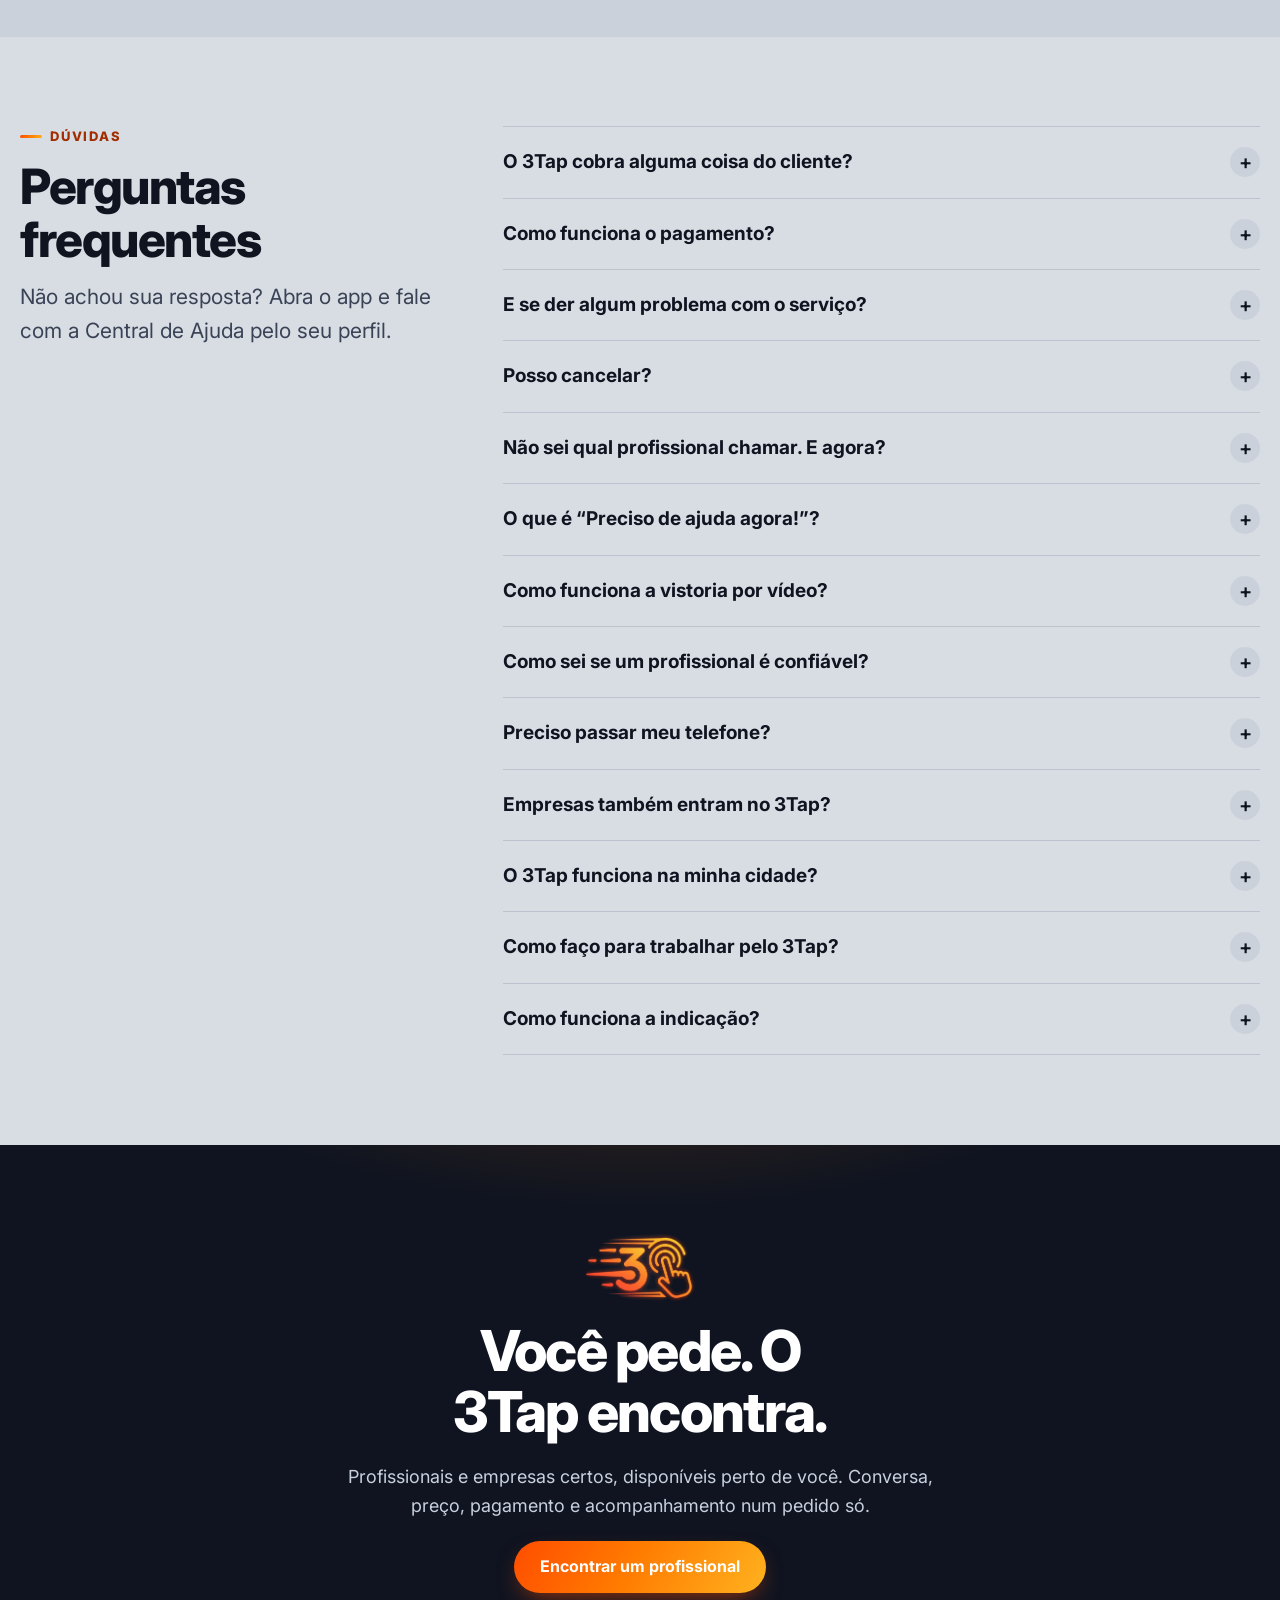
==== commit 266b9435: "Baixe o app: link do iPhone com a campanha "site" (a Apple conta os downloads vindos do site) Co-Aut" ====
--- a/index.html
+++ b/index.html
@@ -61,7 +61,7 @@
         <a class="btn-app" href="baixar/" data-cta="baixar-app"><img src="img/lojas/icone-3tap.webp" alt="" width="44" height="44"><span><b>Baixe o app</b><small data-plat>iPhone e Android</small></span></a>
         <div class="lojas-pc" hidden>
           <img class="lojas-qr" src="img/lojas/qr-baixar.svg" alt="QR code para baixar o 3Tap" width="132" height="132" loading="lazy">
-          <div><p><b>Aponte a câmera do celular.</b> O código abre a loja certa para o seu aparelho.</p><p class="lojas-links"><a href="https://apps.apple.com/br/app/id6827356333" data-cta="app-store">App Store (iPhone)</a> · <a href="android/3tap.apk" download data-cta="apk">Android (APK)</a></p></div>
+          <div><p><b>Aponte a câmera do celular.</b> O código abre a loja certa para o seu aparelho.</p><p class="lojas-links"><a href="https://apps.apple.com/app/apple-store/id6827356333?pt=129686360&amp;ct=site&amp;mt=8" data-cta="app-store">App Store (iPhone)</a> · <a href="android/3tap.apk" download data-cta="apk">Android (APK)</a></p></div>
         </div>
         <details class="apk-passos" hidden><summary>Como instalar no Android</summary><ol><li>Toque em <b>Baixe o app</b>. Se o navegador avisar sobre o arquivo, toque em <b>Baixar mesmo assim</b>.</li><li>Abra o arquivo <b>3tap.apk</b>, pela notificação ou na pasta Downloads.</li><li>Se aparecer “Por segurança, seu celular não pode instalar apps desta fonte”, toque em <b>Configurações</b>, ligue <b>Permitir desta fonte</b> e volte.</li><li>Toque em <b>Instalar</b> e depois em <b>Abrir</b>.</li></ol><p>Quando o 3Tap chegar à Google Play, desinstale esta versão antes de instalar pela loja. Para assinar um plano de profissional, use o site por enquanto.</p></details>
         <p class="lojas-nota">Ou use direto no navegador do celular e do computador.</p>
@@ -418,7 +418,7 @@
       <a class="btn-app" href="baixar/" data-cta="baixar-app"><img src="img/lojas/icone-3tap.webp" alt="" width="44" height="44"><span><b>Baixe o app</b><small data-plat>iPhone e Android</small></span></a>
       <div class="lojas-pc" hidden>
         <img class="lojas-qr" src="img/lojas/qr-baixar.svg" alt="QR code para baixar o 3Tap" width="132" height="132" loading="lazy">
-        <div><p><b>Aponte a câmera do celular.</b> O código abre a loja certa para o seu aparelho.</p><p class="lojas-links"><a href="https://apps.apple.com/br/app/id6827356333" data-cta="app-store">App Store (iPhone)</a> · <a href="android/3tap.apk" download data-cta="apk">Android (APK)</a></p></div>
+        <div><p><b>Aponte a câmera do celular.</b> O código abre a loja certa para o seu aparelho.</p><p class="lojas-links"><a href="https://apps.apple.com/app/apple-store/id6827356333?pt=129686360&amp;ct=site&amp;mt=8" data-cta="app-store">App Store (iPhone)</a> · <a href="android/3tap.apk" download data-cta="apk">Android (APK)</a></p></div>
       </div>
       <details class="apk-passos" hidden><summary>Como instalar no Android</summary><ol><li>Toque em <b>Baixe o app</b>. Se o navegador avisar sobre o arquivo, toque em <b>Baixar mesmo assim</b>.</li><li>Abra o arquivo <b>3tap.apk</b>, pela notificação ou na pasta Downloads.</li><li>Se aparecer “Por segurança, seu celular não pode instalar apps desta fonte”, toque em <b>Configurações</b>, ligue <b>Permitir desta fonte</b> e volte.</li><li>Toque em <b>Instalar</b> e depois em <b>Abrir</b>.</li></ol><p>Quando o 3Tap chegar à Google Play, desinstale esta versão antes de instalar pela loja. Para assinar um plano de profissional, use o site por enquanto.</p></details>
       <p class="lojas-nota">Ou use direto no navegador do celular e do computador.</p>
@@ -498,7 +498,7 @@
 <script src="privacidade.js" defer></script>
 <script>
 (function(){
-  var IOS='https://apps.apple.com/br/app/id6827356333',APK='android/3tap.apk';
+  var IOS='https://apps.apple.com/app/apple-store/id6827356333?pt=129686360&ct=site&mt=8',APK='android/3tap.apk';
   var ua=navigator.userAgent||'',ios=/iPhone|iPad|iPod/.test(ua)||(navigator.platform==='MacIntel'&&navigator.maxTouchPoints>1),and=/Android/i.test(ua);
   document.querySelectorAll('[data-baixar]').forEach(function(box){
     var a=box.querySelector('.btn-app'),sm=box.querySelector('[data-plat]'),pc=box.querySelector('.lojas-pc'),st=box.querySelector('.apk-passos');
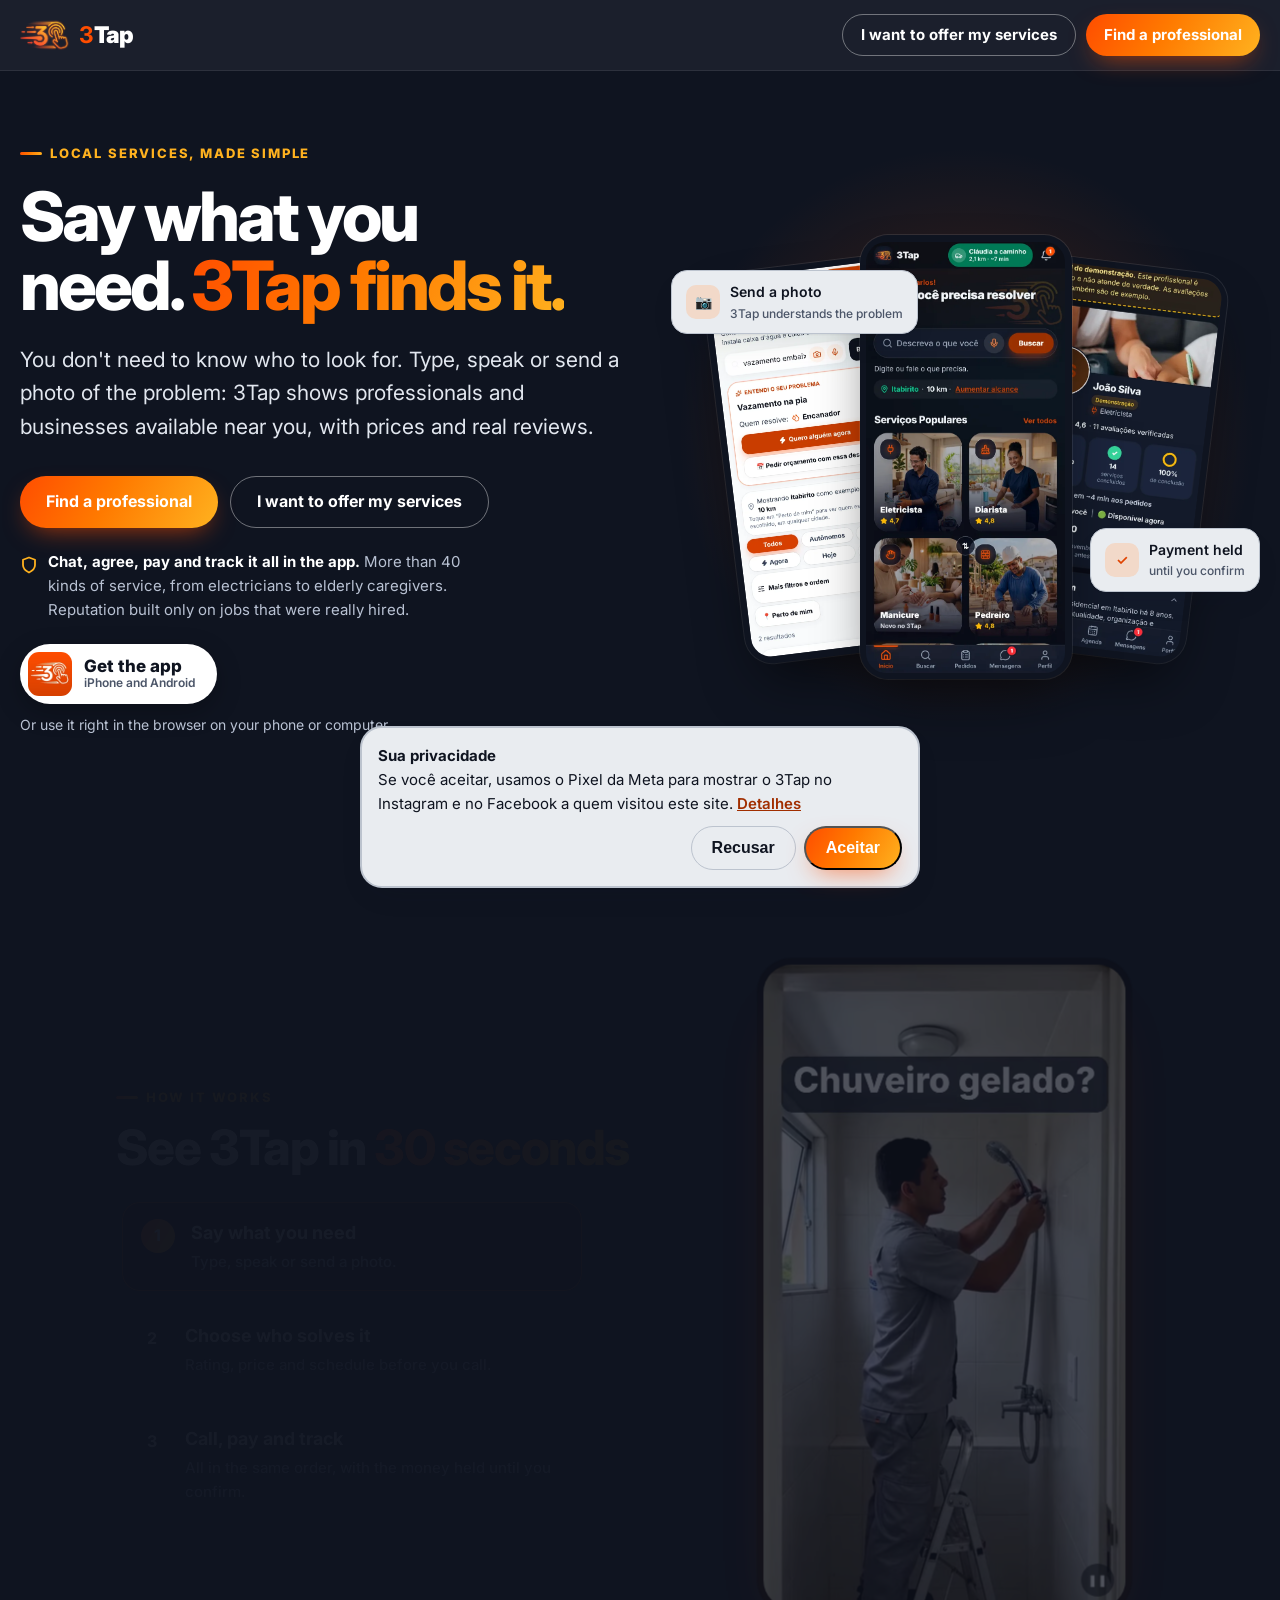
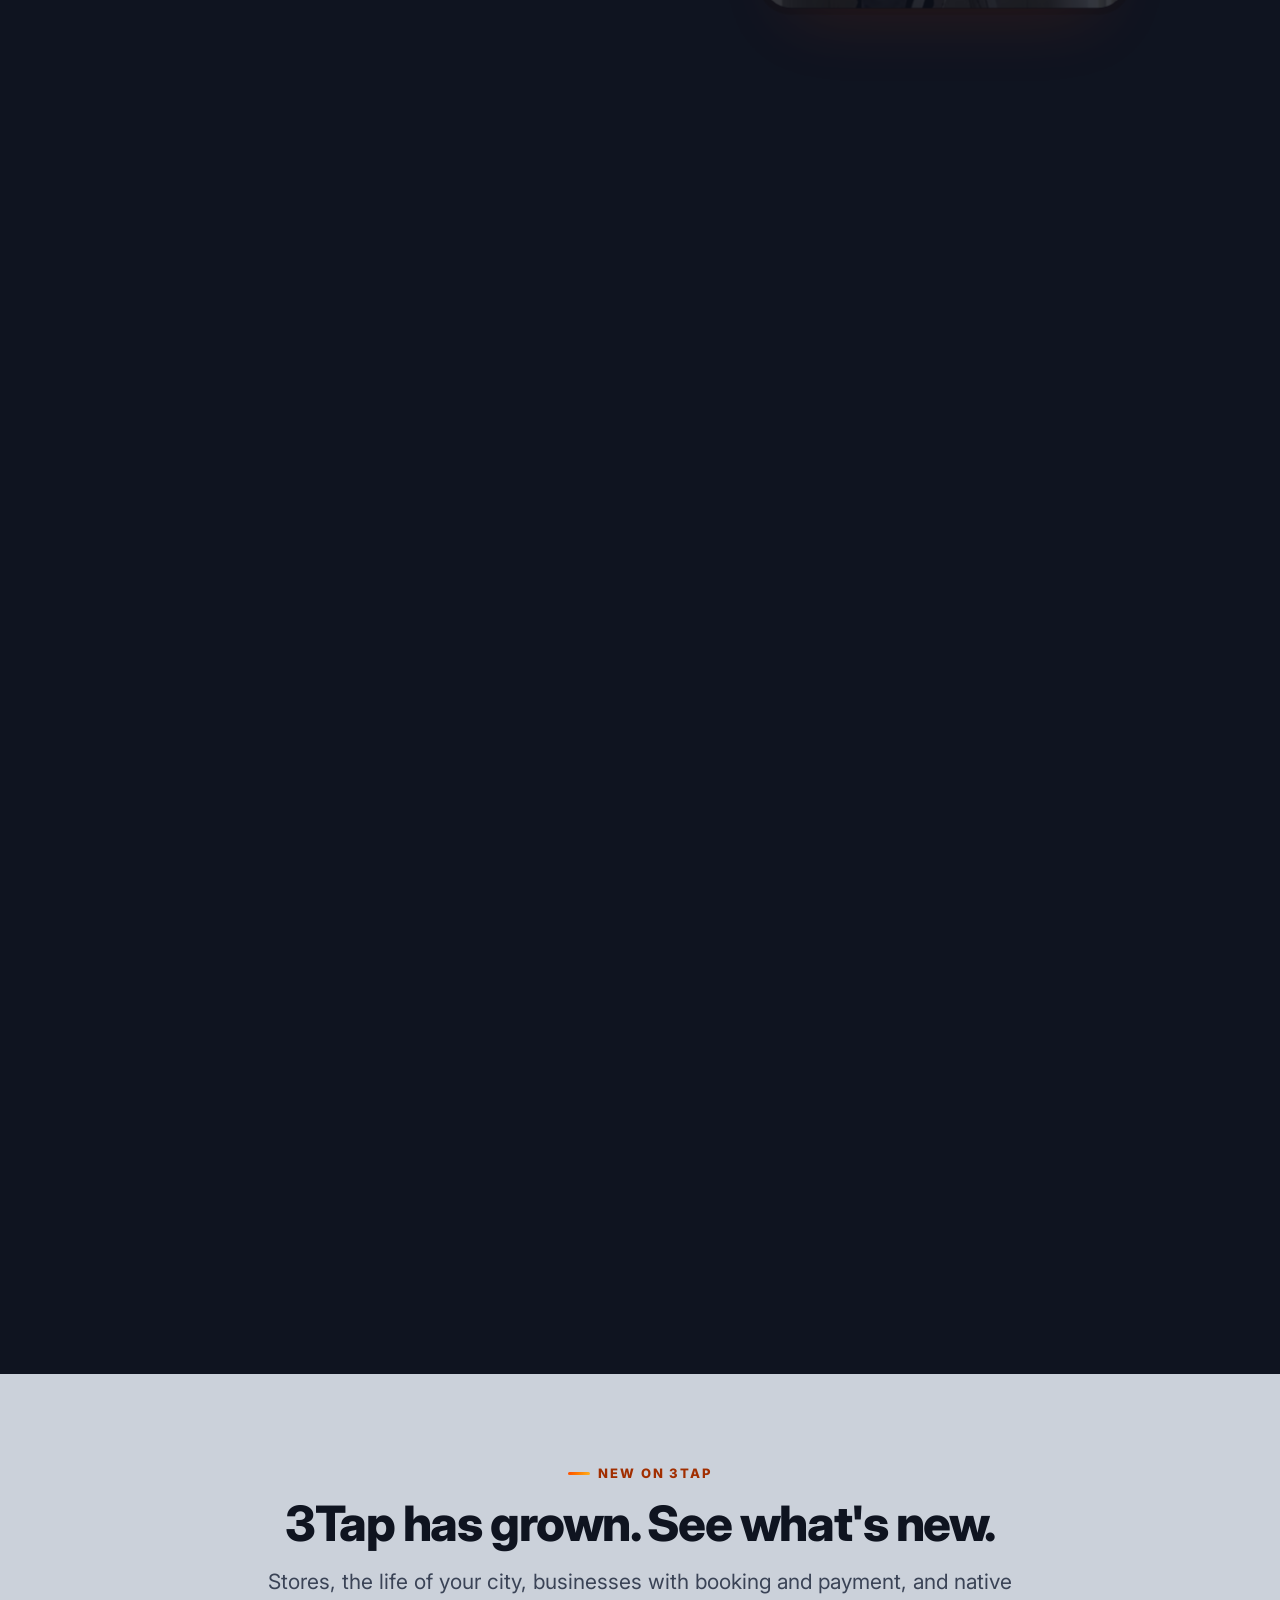
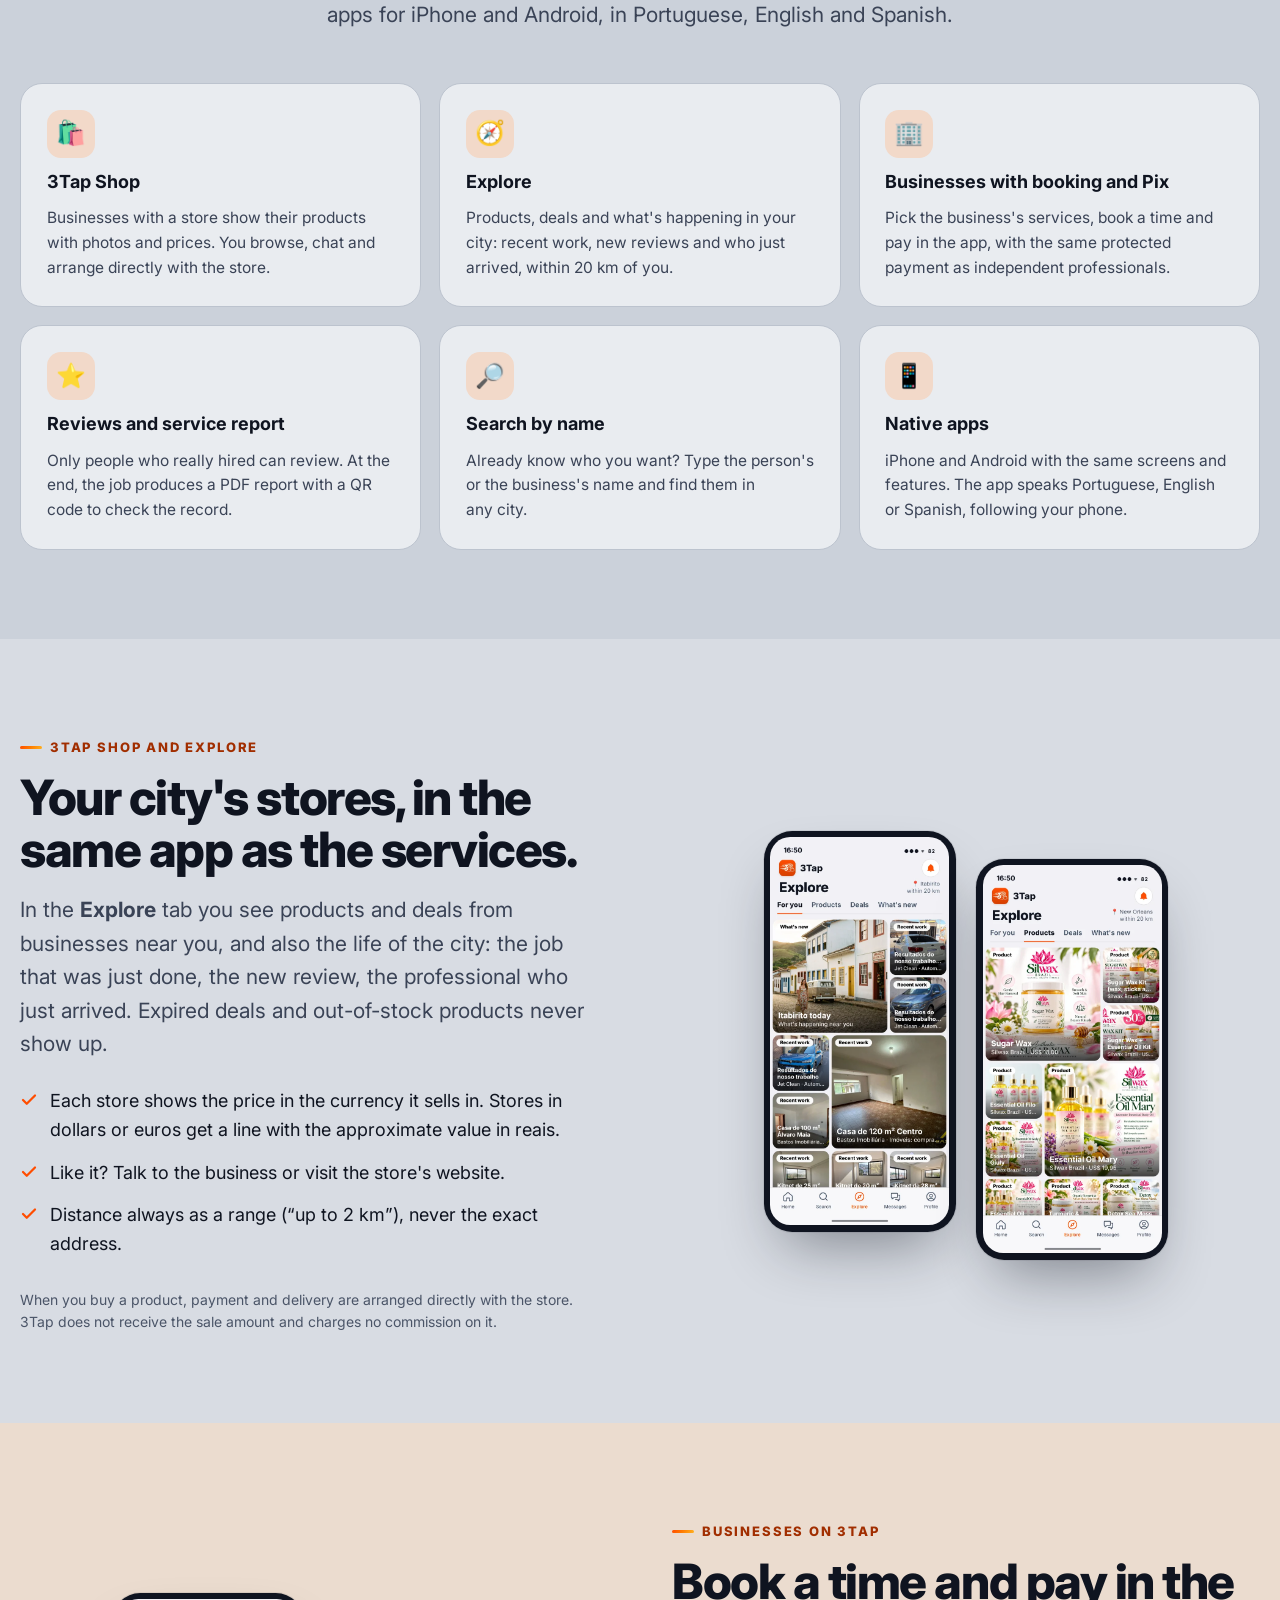
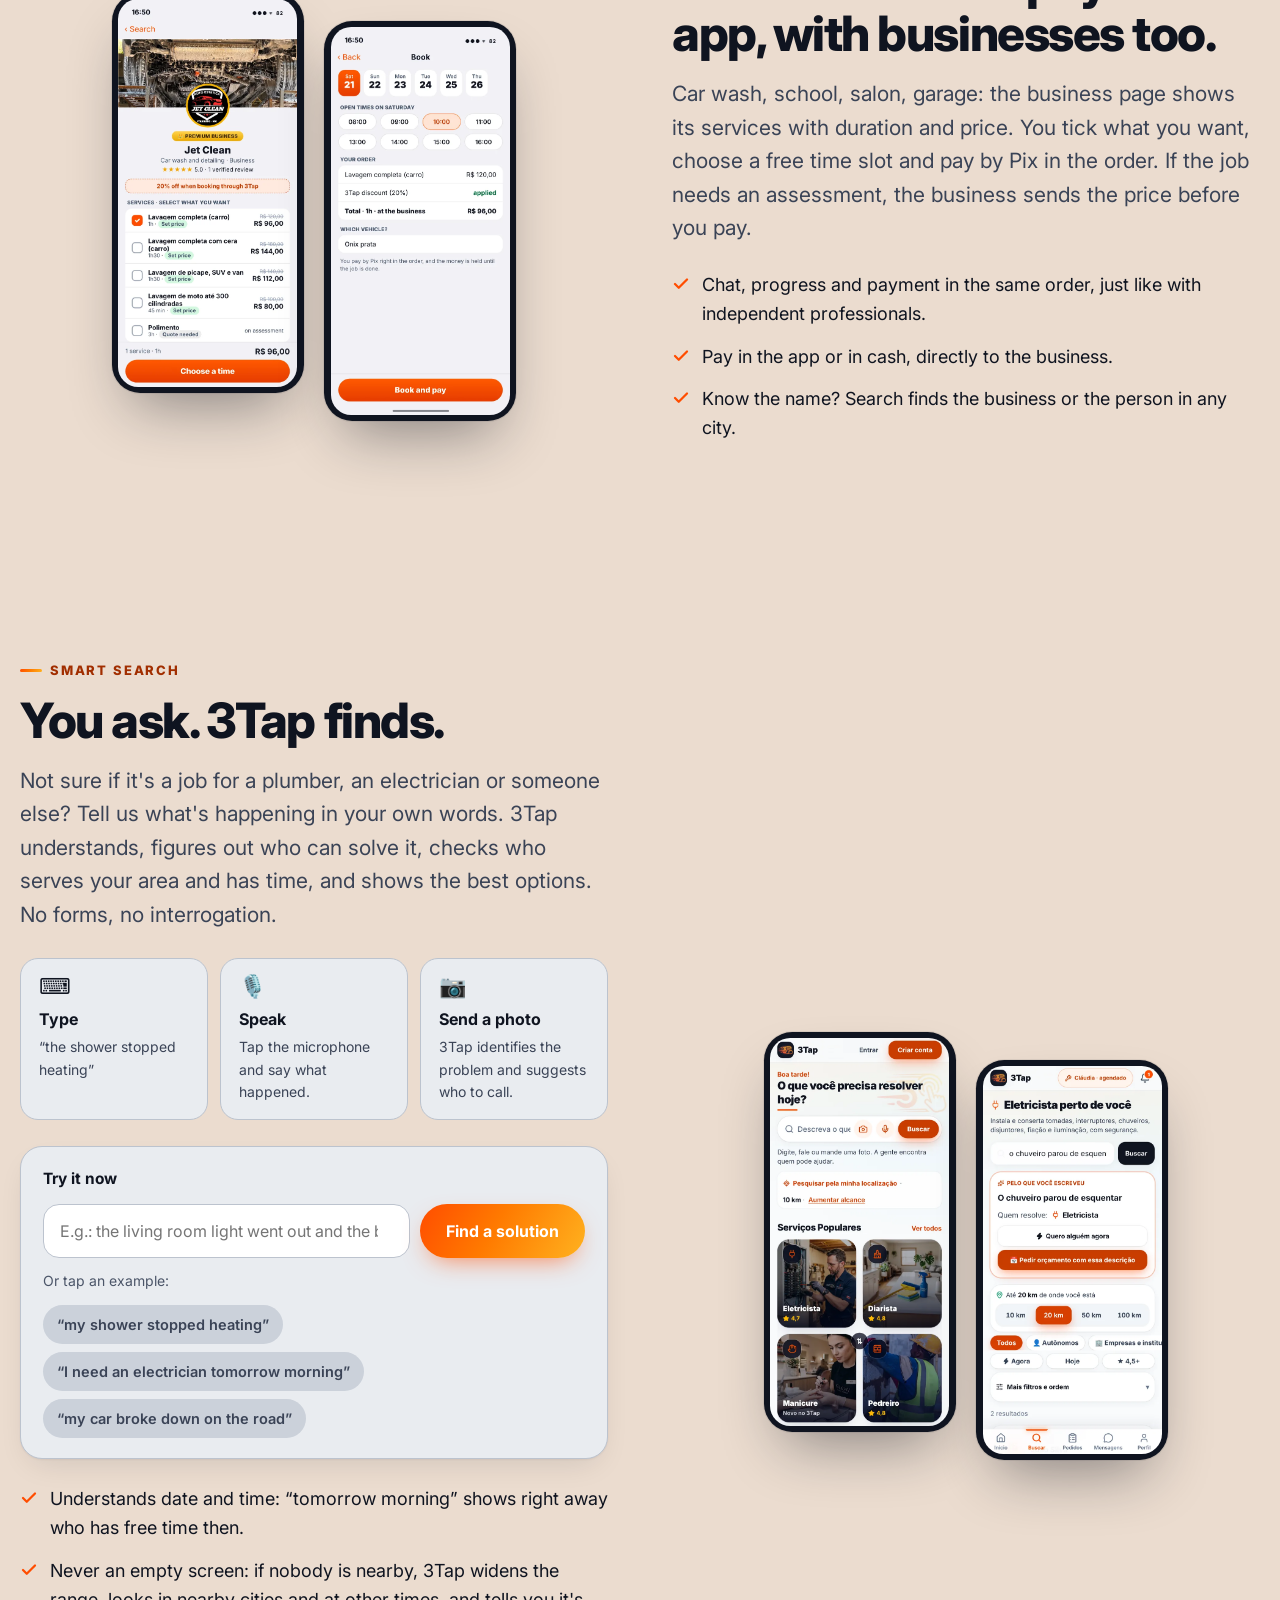
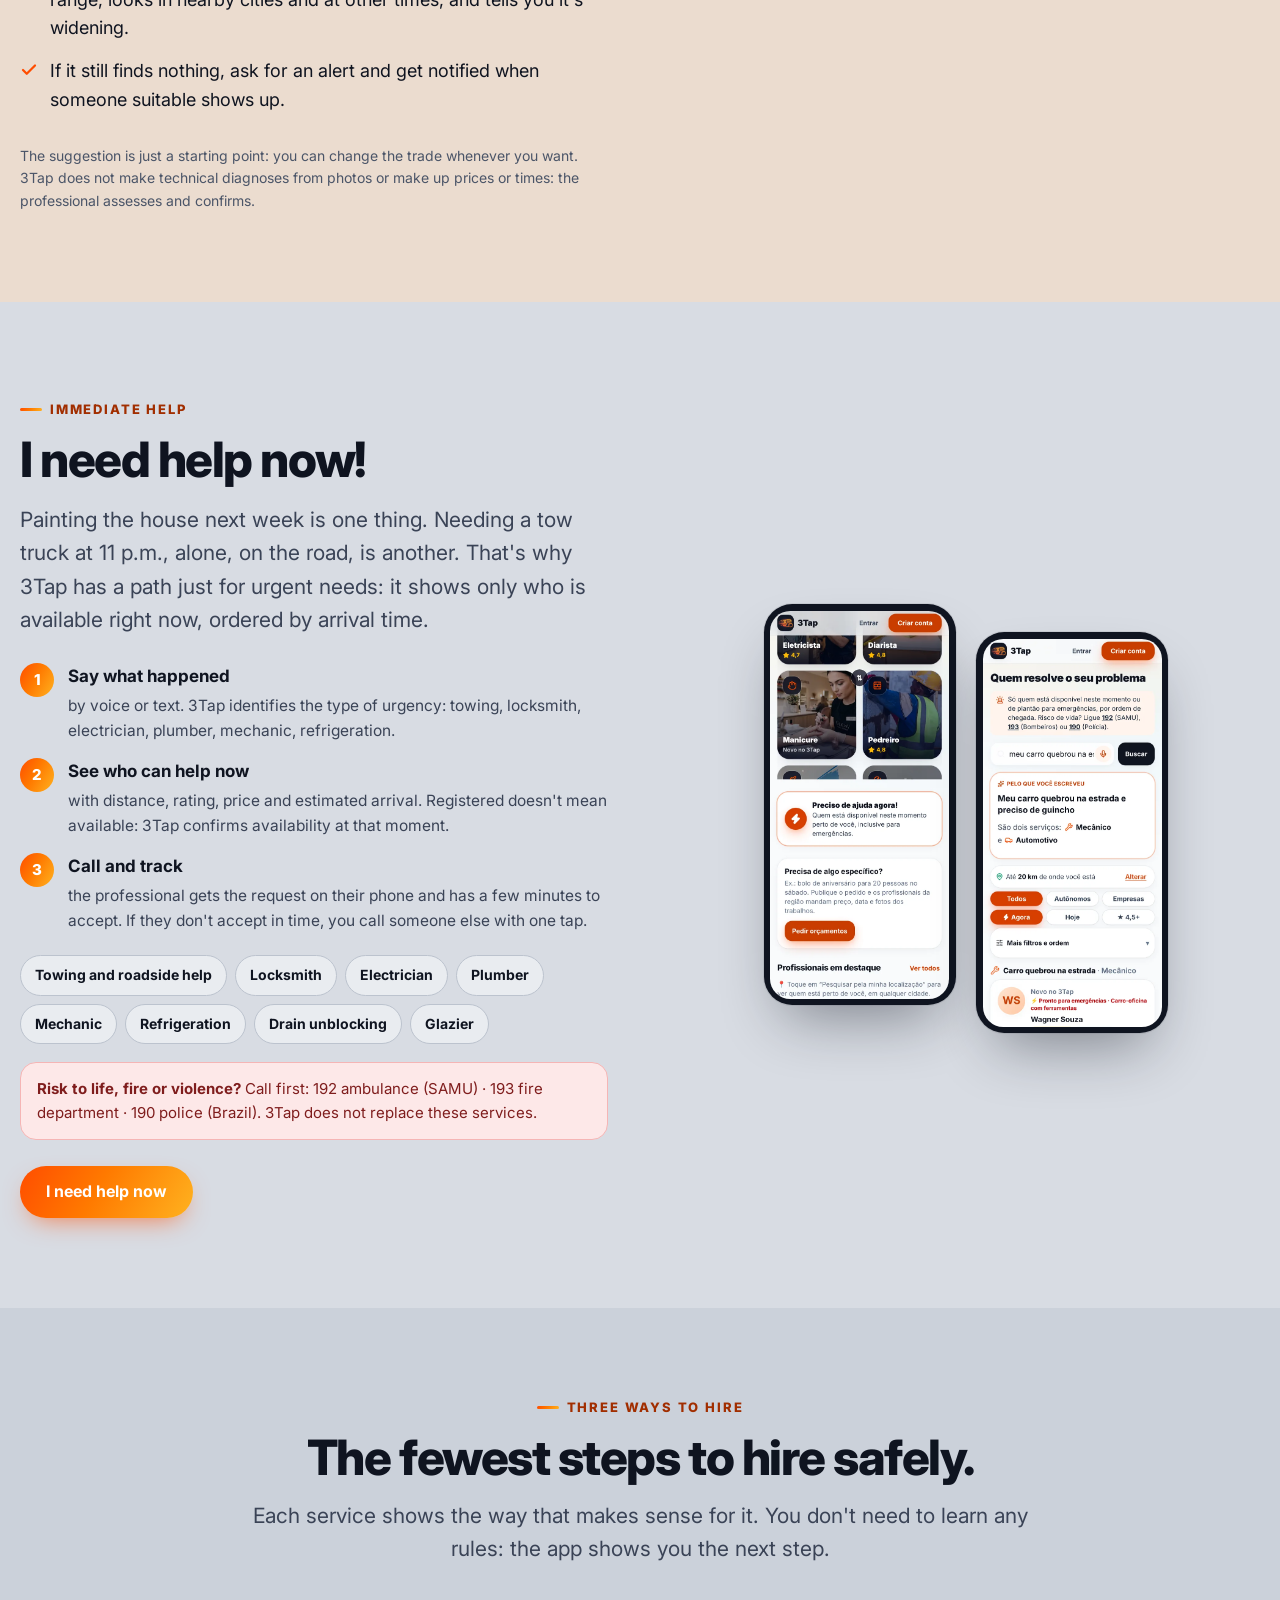
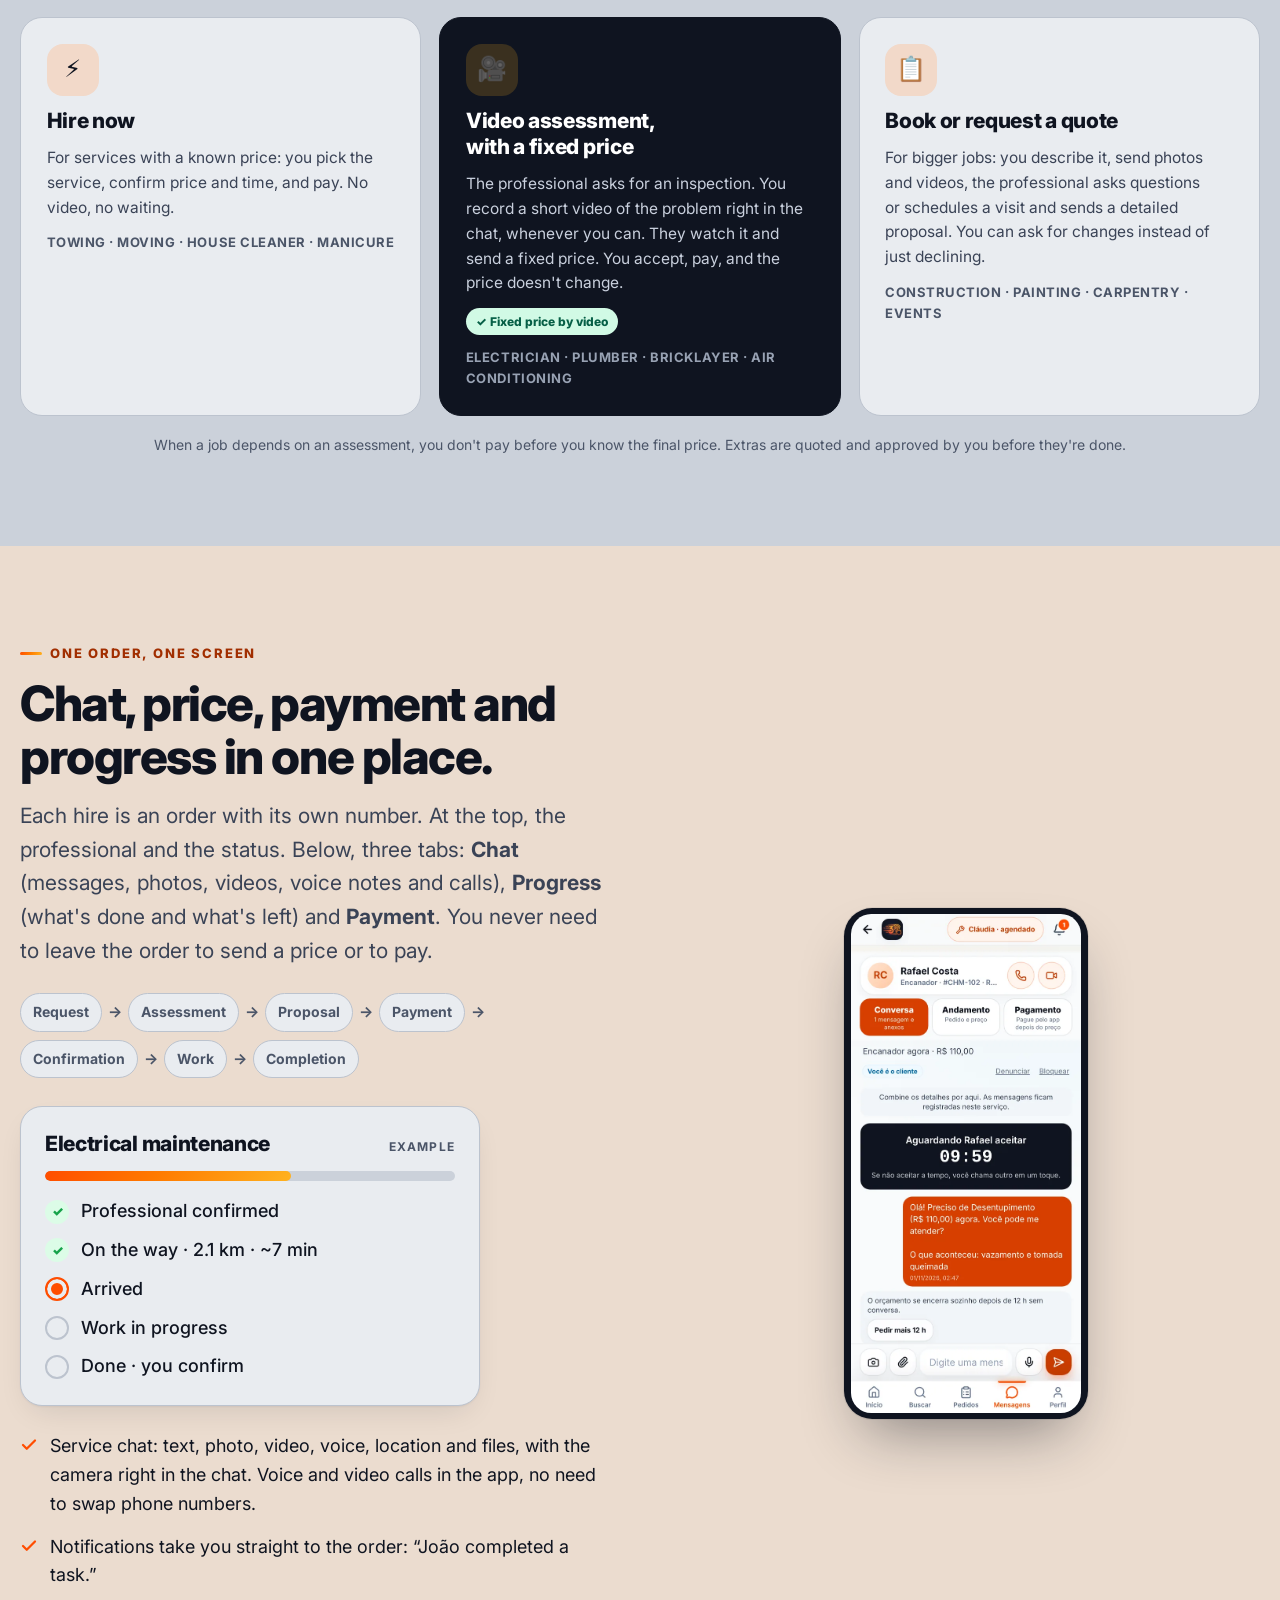
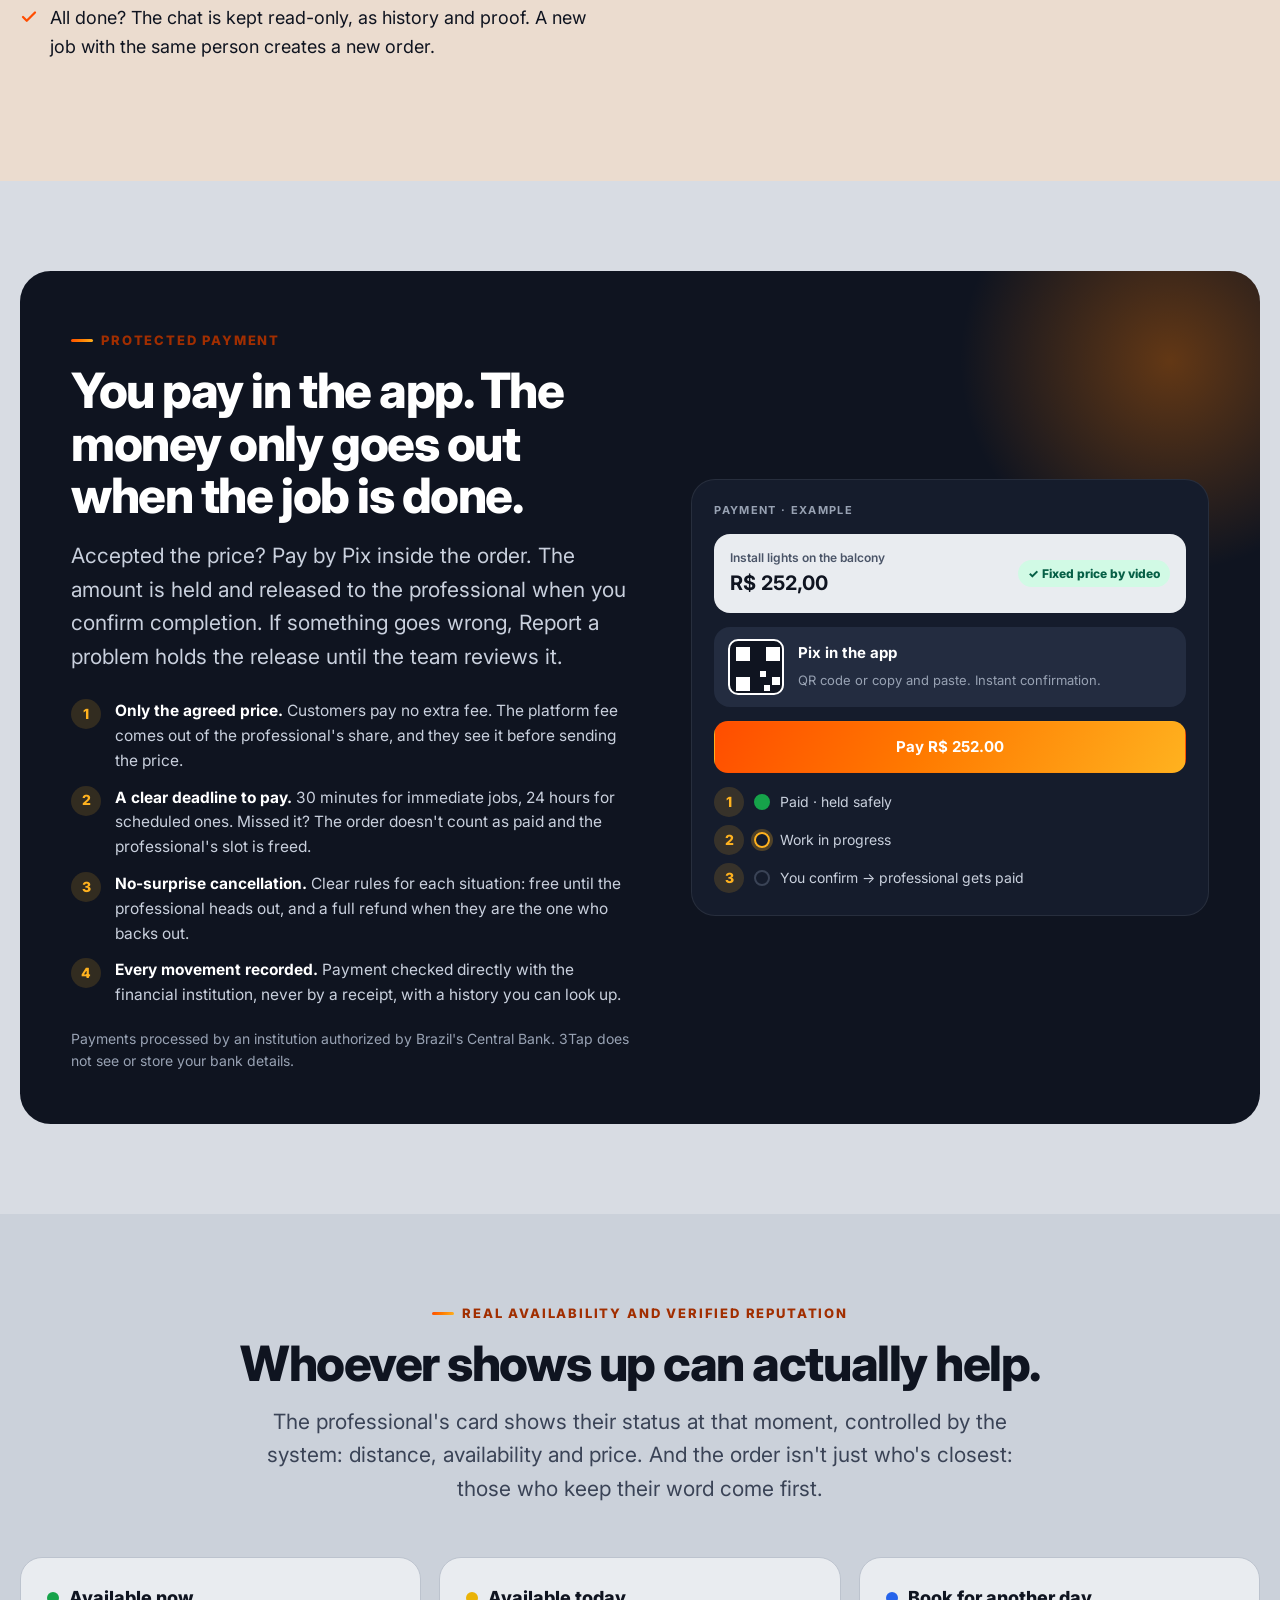
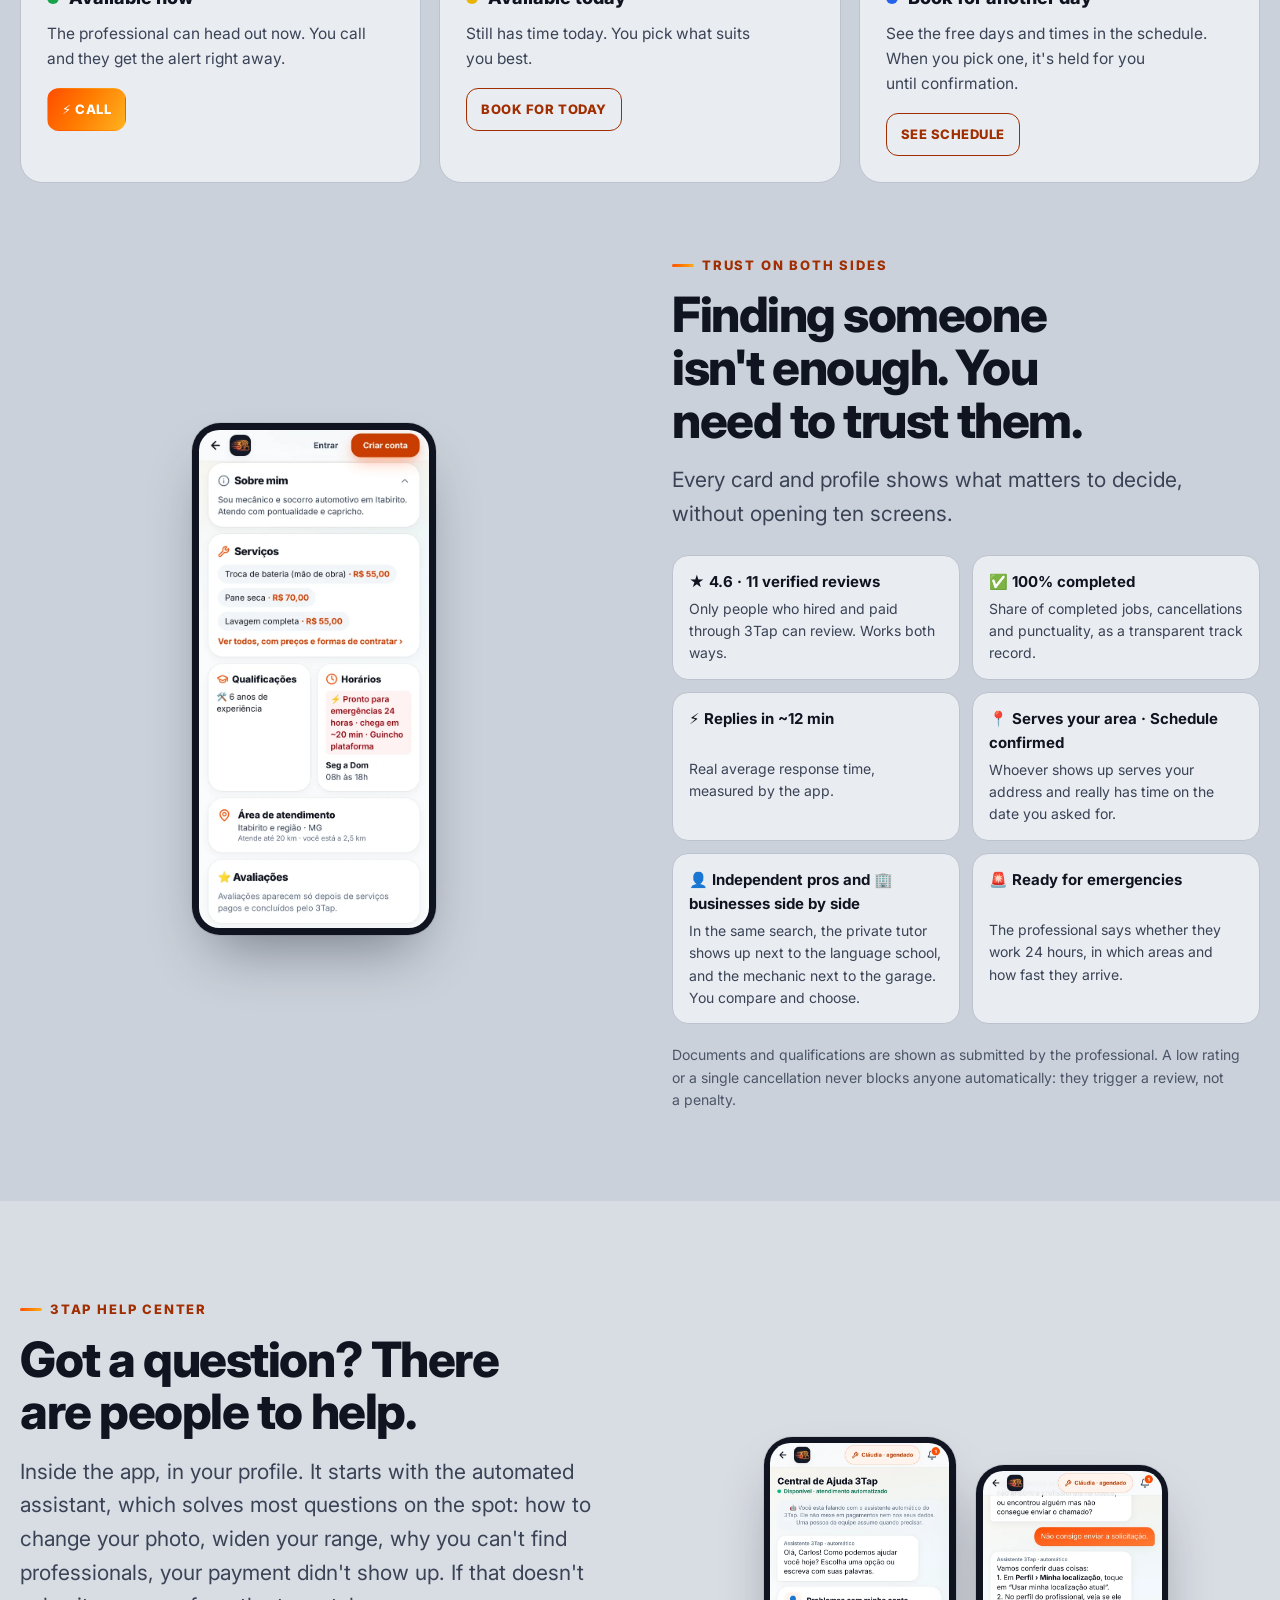
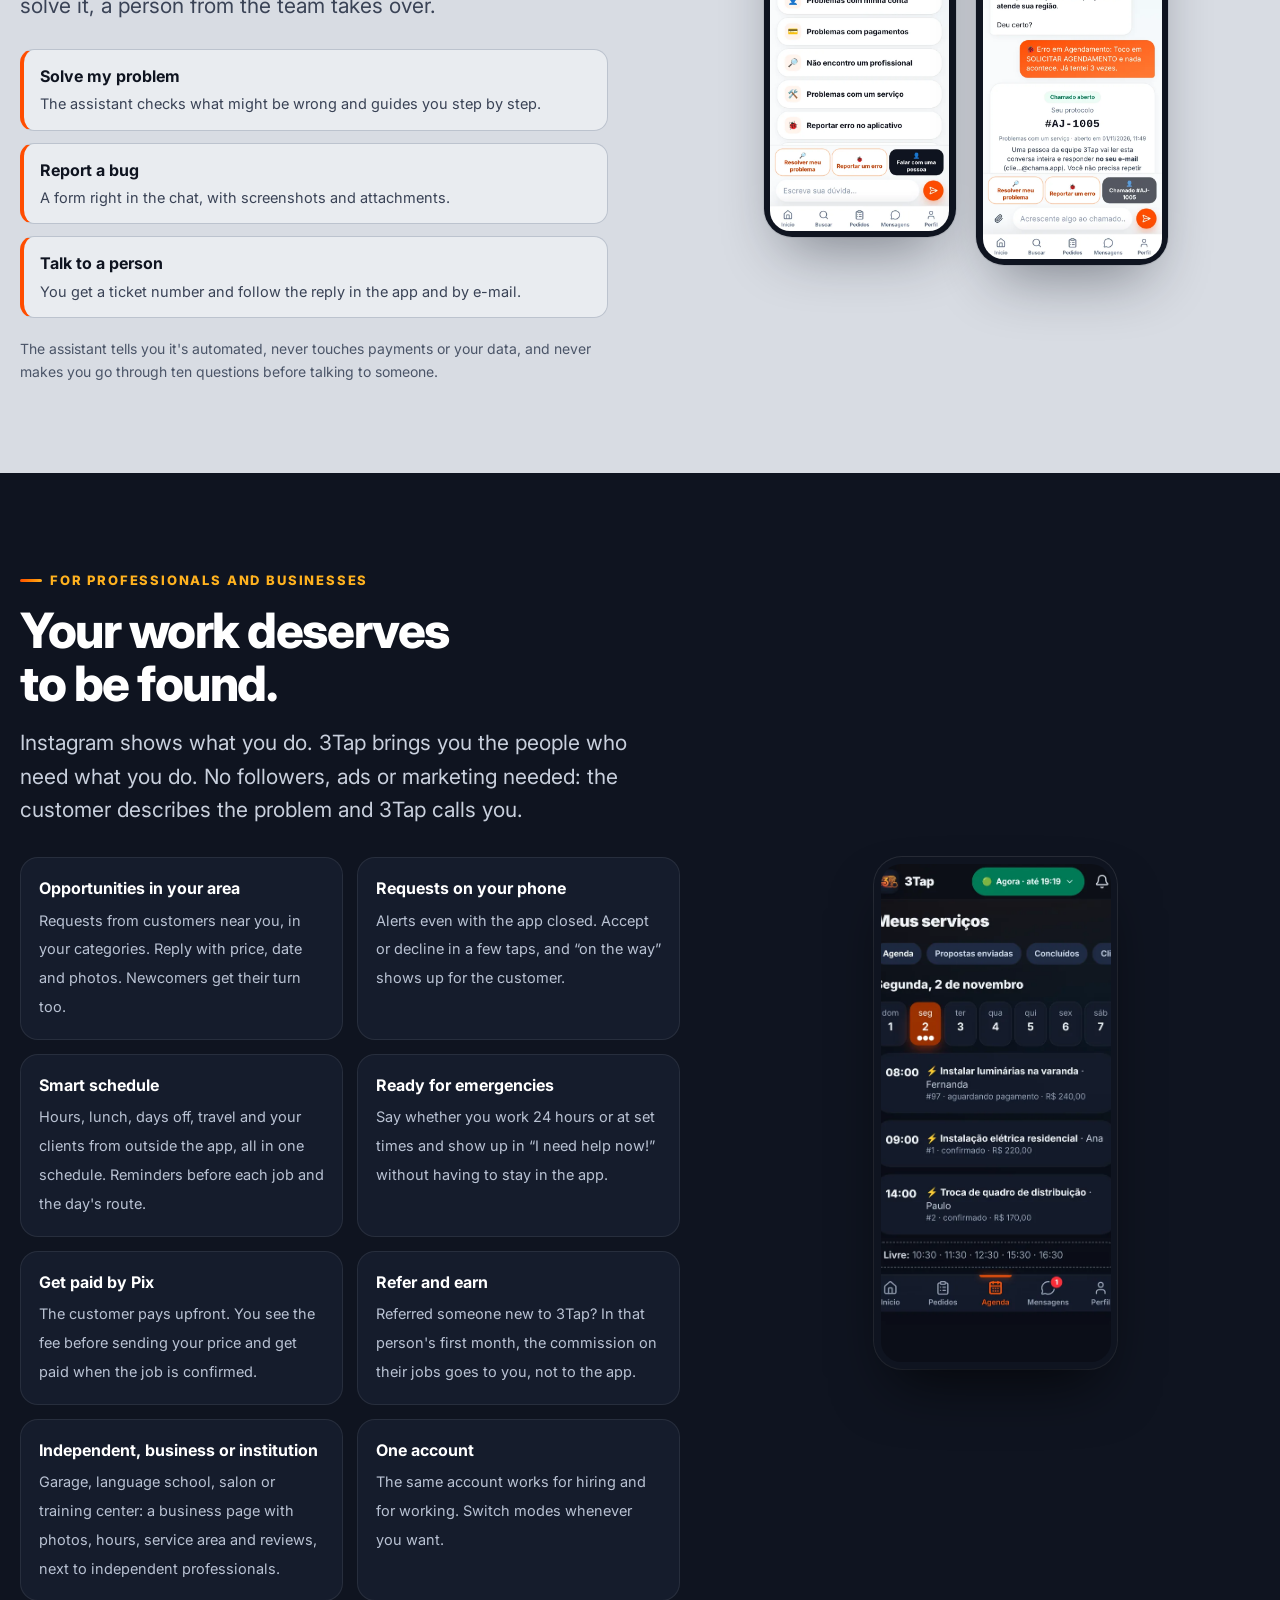
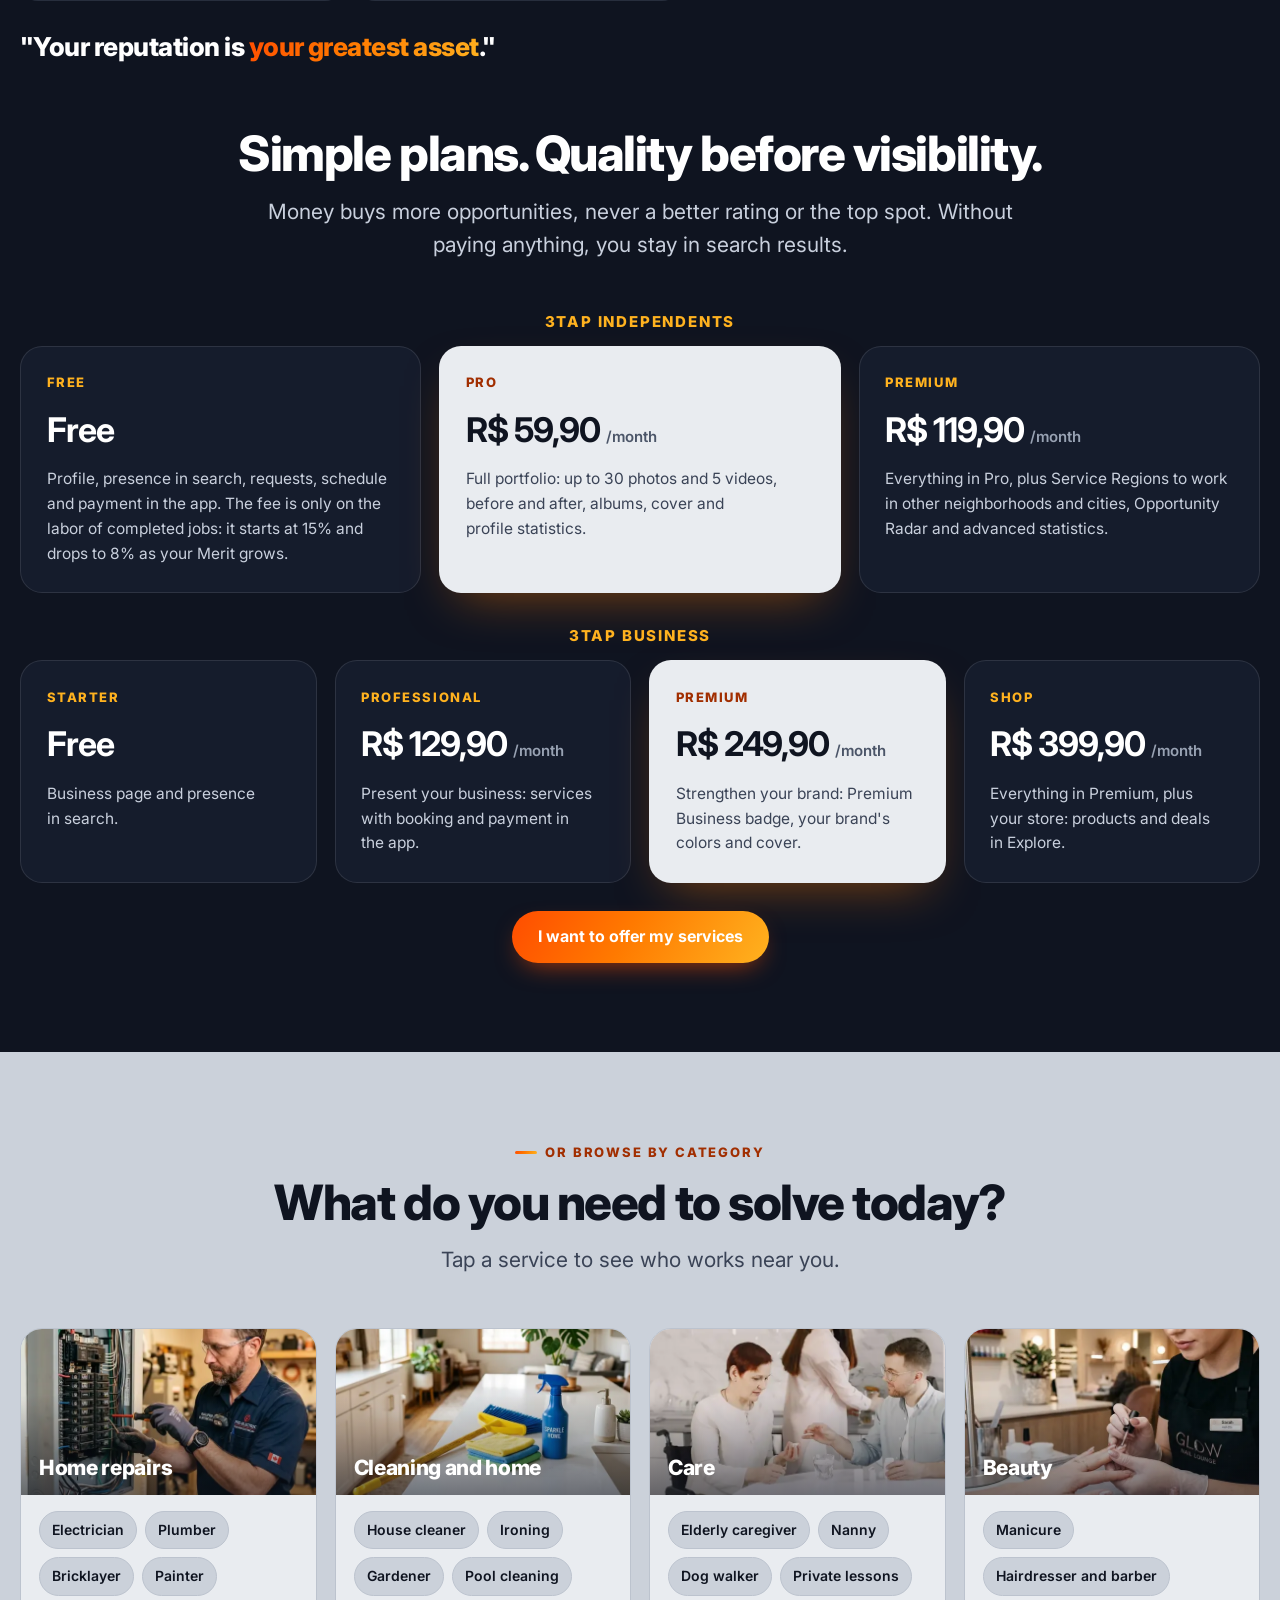
==== commit 9c2da8ad: "Site: novidades do app (Shop, Explorar, empresas com agenda e Pix), planos certos e página em inglês" ====
--- a/index.html
+++ b/index.html
@@ -2,6 +2,11 @@
 <html lang="pt-BR">
 <head>
 <meta charset="utf-8">
+<script>(function(){try{if(/bot|crawl|spider|slurp|lighthouse|preview/i.test(navigator.userAgent))return;if(/[?&]lang=/.test(location.search))return;var l=((navigator.languages&&navigator.languages[0])||navigator.language||'pt').toLowerCase();var w=l.indexOf('pt')===0?'':(l.indexOf('es')===0?'es/':'en/');if(w!=='')location.replace('/'+w+location.hash);}catch(e){}})();</script>
+<link rel="alternate" hreflang="pt-BR" href="https://3tapbrasil.com/">
+<link rel="alternate" hreflang="en" href="https://3tapbrasil.com/en/">
+<link rel="alternate" hreflang="es" href="https://3tapbrasil.com/es/">
+<link rel="alternate" hreflang="x-default" href="https://3tapbrasil.com/en/">
 <meta name="viewport" content="width=device-width, initial-scale=1, viewport-fit=cover">
 <title>3Tap · Diga o que precisa. O 3Tap encontra quem resolve.</title>
 <meta name="description" content="Digite, fale ou mande uma foto do problema. O 3Tap encontra profissionais e empresas disponíveis perto de você, com preço, avaliações verificadas e pagamento protegido por Pix. 3Tap: clicou, chegou.">
@@ -30,6 +35,7 @@
     <a class="brand" href="#" aria-label="3Tap, início"><img src="marca/emblema.png" alt="" width="40" height="30"><span><b>3</b>Tap</span></a>
     <nav class="nav-links" aria-label="Seções">
       <a href="#diga">Diga o que precisa</a>
+      <a href="#novidades">Novidades</a>
       <a href="#agora">Ajuda agora</a>
       <a href="#contratar">Como contratar</a>
       <a href="#pagamento">Pagamento</a>
@@ -97,6 +103,66 @@
         </video>
         <button class="tour-play" type="button" aria-label="Pausar o vídeo">❚❚</button>
       </figure>
+    </div>
+  </div>
+</section>
+
+<!-- 1c. Novidades -->
+<section class="band-soft" id="novidades">
+  <div class="wrap">
+    <div class="sec-head center">
+      <span class="eyebrow">Novo no 3Tap</span>
+      <h2>O 3Tap cresceu. Veja o que chegou.</h2>
+      <p class="lead">Lojas, a vida da sua cidade, empresas com agenda e pagamento, e apps nativos para iPhone e Android, em português, inglês e espanhol.</p>
+    </div>
+    <div class="cards news">
+      <a class="card" href="#shop"><span class="ic">🛍️</span><b>3Tap Shop</b><p>Empresas com loja mostram seus produtos com fotos e preço. Você vê, conversa e combina direto com a loja.</p></a>
+      <a class="card" href="#shop"><span class="ic">🧭</span><b>Explorar</b><p>Produtos, ofertas e o que está acontecendo na sua cidade: trabalhos recentes, avaliações novas e quem acabou de chegar, até 20 km de você.</p></a>
+      <a class="card" href="#empresas"><span class="ic">🏢</span><b>Empresas com agenda e Pix</b><p>Escolha os serviços da empresa, marque o horário e pague no app, com o mesmo pagamento protegido dos autônomos.</p></a>
+      <a class="card" href="#confianca"><span class="ic">⭐</span><b>Avaliações e laudo</b><p>Só avalia quem contratou de verdade. Ao final, o serviço gera um laudo em PDF com QR code para conferir o registro.</p></a>
+      <a class="card" href="#diga"><span class="ic">🔎</span><b>Busca por nome</b><p>Já sabe quem quer? Digite o nome da pessoa ou da empresa e ache em qualquer cidade.</p></a>
+      <a class="card" href="baixar/"><span class="ic">📱</span><b>Apps nativos</b><p>iPhone e Android com as mesmas telas e funções. O app fala português, inglês ou espanhol, conforme o seu celular.</p></a>
+    </div>
+  </div>
+</section>
+
+<!-- 1d. 3Tap Shop e Explorar -->
+<section id="shop">
+  <div class="wrap split">
+    <div>
+      <span class="eyebrow">3Tap Shop e Explorar</span>
+      <h2 style="margin:14px 0 16px">As lojas da cidade, no mesmo app dos serviços.</h2>
+      <p class="lead">Na aba <b>Explorar</b> você vê os produtos e as ofertas das empresas perto de você, e também a vida da cidade: o trabalho que acabou de ser feito, a avaliação nova, o profissional que chegou. Nunca aparece oferta vencida nem produto sem estoque.</p>
+      <ul class="points">
+        <li><svg width="18" height="18" viewBox="0 0 24 24" fill="none" stroke="currentColor" stroke-width="3" stroke-linecap="round" stroke-linejoin="round" aria-hidden="true"><path d="M20 6 9 17l-5-5"/></svg>Cada loja mostra o preço na moeda em que vende. Loja em dólar ou euro ganha uma linha com o valor aproximado em reais.</li>
+        <li><svg width="18" height="18" viewBox="0 0 24 24" fill="none" stroke="currentColor" stroke-width="3" stroke-linecap="round" stroke-linejoin="round" aria-hidden="true"><path d="M20 6 9 17l-5-5"/></svg>Gostou? Fale com a empresa ou vá ao site da loja.</li>
+        <li><svg width="18" height="18" viewBox="0 0 24 24" fill="none" stroke="currentColor" stroke-width="3" stroke-linecap="round" stroke-linejoin="round" aria-hidden="true"><path d="M20 6 9 17l-5-5"/></svg>Distância sempre em faixa (&ldquo;até 2 km&rdquo;), nunca o endereço exato.</li>
+      </ul>
+      <p class="fine">Na compra de produto, pagamento e entrega são combinados direto com a loja. O 3Tap não recebe o valor da venda nem cobra comissão sobre ela.</p>
+    </div>
+    <div class="media pair">
+      <figure class="phone"><img src="img/telas/explorar-cidade.webp" alt="Aba Explorar do 3Tap no iPhone: a vida da cidade, com avaliação nova e trabalhos recentes de empresas de Itabirito" width="585" height="1266" loading="lazy"></figure>
+      <figure class="phone"><img src="img/telas/explorar-produtos.webp" alt="Aba Explorar do 3Tap no iPhone, em Produtos: vitrine da Silwax Brazil com Sugar Wax, kits e óleos essenciais" width="585" height="1266" loading="lazy"></figure>
+    </div>
+  </div>
+</section>
+
+<!-- 1e. Empresas: agenda e pagamento -->
+<section class="band-warm" id="empresas">
+  <div class="wrap split rev">
+    <div>
+      <span class="eyebrow">Empresas no 3Tap</span>
+      <h2 style="margin:14px 0 16px">Marque o horário e pague pelo app, também com empresas.</h2>
+      <p class="lead">Lava-rápido, escola, salão, oficina: a página da empresa mostra os serviços com duração e preço. Você marca o que quer, escolhe o horário livre e paga por Pix no pedido. Se o serviço depende de avaliação, a empresa manda o valor antes de você pagar.</p>
+      <ul class="points">
+        <li><svg width="18" height="18" viewBox="0 0 24 24" fill="none" stroke="currentColor" stroke-width="3" stroke-linecap="round" stroke-linejoin="round" aria-hidden="true"><path d="M20 6 9 17l-5-5"/></svg>Conversa, andamento e pagamento no mesmo pedido, como com os autônomos.</li>
+        <li><svg width="18" height="18" viewBox="0 0 24 24" fill="none" stroke="currentColor" stroke-width="3" stroke-linecap="round" stroke-linejoin="round" aria-hidden="true"><path d="M20 6 9 17l-5-5"/></svg>Pague no app ou em dinheiro, direto com a empresa.</li>
+        <li><svg width="18" height="18" viewBox="0 0 24 24" fill="none" stroke="currentColor" stroke-width="3" stroke-linecap="round" stroke-linejoin="round" aria-hidden="true"><path d="M20 6 9 17l-5-5"/></svg>Achou pelo nome? A busca encontra a empresa ou a pessoa em qualquer cidade.</li>
+      </ul>
+    </div>
+    <div class="media pair">
+      <figure class="phone"><img src="img/telas/empresa.webp" alt="Página da Jet Clean no app do 3Tap: selo Empresa Premium, 20% de desconto agendando pelo 3Tap e a lista de serviços com duração e preço para marcar" width="585" height="1266" loading="lazy"></figure>
+      <figure class="phone"><img src="img/telas/agendar.webp" alt="Tela Agendar do 3Tap: dias da semana, horários com vaga, o pedido com o desconto aplicado e o botão Agendar e pagar" width="585" height="1266" loading="lazy"></figure>
     </div>
   </div>
 </section>
@@ -327,24 +393,47 @@
   <div class="wrap" style="margin-top:clamp(48px,5vw,80px)">
     <div class="sec-head center">
       <h2 style="font-size:clamp(26px,1.6vw+16px,40px)">Planos simples. Qualidade antes de destaque.</h2>
-      <p class="lead">Dinheiro compra mais oportunidades, não uma reputação melhor. Um autônomo bem avaliado no plano gratuito continua aparecendo; quem paga por destaque nunca passa na frente de quem é melhor avaliado.</p>
-    </div>
+      <p class="lead">Dinheiro compra mais oportunidades, nunca uma nota melhor nem o primeiro lugar. Sem pagar nada, você continua nas buscas.</p>
+    </div>
+    <h3 class="plans-h">3Tap Autônomos</h3>
     <div class="plans">
       <article class="plan">
-        <span class="pn">Básico</span>
-        <div class="pp"><b>Grátis</b><small>para autônomos</small></div>
-        <p>Perfil completo, presença nas buscas, chamados, agenda e pagamento pelo app. Você só paga a taxa sobre o serviço feito.</p>
-        <small class="pf">Empresas e instituições: mensalidade a partir de R$ 39,90, sem comissão.</small>
+        <span class="pn">Gratuito</span>
+        <div class="pp"><b>Grátis</b></div>
+        <p>Perfil, presença nas buscas, chamados, agenda e pagamento pelo app. A taxa é só sobre a mão de obra do serviço feito: começa em 15% e cai até 8% com o seu Mérito.</p>
       </article>
       <article class="plan featured">
-        <span class="pn">Profissional</span>
-        <div class="pp"><b>R$ 79,90</b><small>/mês</small></div>
-        <p>Mais fotos no portfólio, informações comerciais e mais exposição nos resultados.</p>
+        <span class="pn">Pro</span>
+        <div class="pp"><b>R$ 59,90</b><small>/mês</small></div>
+        <p>Portfólio completo: até 30 fotos e 5 vídeos, antes e depois, álbuns, capa e estatísticas do seu perfil.</p>
       </article>
       <article class="plan">
         <span class="pn">Premium</span>
+        <div class="pp"><b>R$ 119,90</b><small>/mês</small></div>
+        <p>Tudo do Pro, mais Regiões de Atuação para atender outros bairros e cidades, Radar de Oportunidades e estatísticas avançadas.</p>
+      </article>
+    </div>
+    <h3 class="plans-h">3Tap Empresas</h3>
+    <div class="plans plans-4">
+      <article class="plan">
+        <span class="pn">Inicial</span>
+        <div class="pp"><b>Grátis</b></div>
+        <p>Página da empresa e presença nas buscas.</p>
+      </article>
+      <article class="plan">
+        <span class="pn">Profissional</span>
         <div class="pp"><b>R$ 129,90</b><small>/mês</small></div>
-        <p>Tudo do Profissional, janela de oportunidade antecipada nos pedidos, links para redes sociais e página personalizada.</p>
+        <p>Apresente sua empresa: serviços com agenda e pagamento pelo app.</p>
+      </article>
+      <article class="plan featured">
+        <span class="pn">Premium</span>
+        <div class="pp"><b>R$ 249,90</b><small>/mês</small></div>
+        <p>Fortaleça sua marca: selo Empresa Premium, cores e capa da sua marca.</p>
+      </article>
+      <article class="plan">
+        <span class="pn">Shop</span>
+        <div class="pp"><b>R$ 399,90</b><small>/mês</small></div>
+        <p>Tudo do Premium, mais a sua loja: produtos e ofertas no Explorar.</p>
       </article>
     </div>
     <div class="ctas" style="justify-content:center;margin-top:28px"><a class="btn btn-primary" href="https://app.3tapbrasil.com/cadastro?tipo=prestador" data-cta="oferecer">Quero oferecer meus serviços</a></div>
@@ -390,7 +479,7 @@
       <p class="lead">Não achou sua resposta? Abra o app e fale com a Central de Ajuda pelo seu perfil.</p>
     </div>
     <div>
-      <details><summary>O 3Tap cobra alguma coisa do cliente?</summary><p>Não. Criar conta é grátis, e o cliente paga só o valor combinado com o profissional, sem taxa a mais. A taxa da plataforma é descontada do valor que o profissional autônomo recebe, e ele vê essa taxa antes de enviar o preço. Empresas pagam uma mensalidade, sem comissão.</p></details>
+      <details><summary>O 3Tap cobra alguma coisa do cliente?</summary><p>Não. Criar conta é grátis, e o cliente paga só o valor combinado com o profissional, sem taxa a mais. A taxa da plataforma é descontada do valor que o profissional autônomo recebe, e ele vê essa taxa antes de enviar o preço. Empresas têm planos próprios, a partir do Inicial, que é grátis.</p></details>
       <details><summary>Como funciona o pagamento?</summary><p>Você aceita o preço e paga pelo app, por Pix, dentro do próprio pedido. O dinheiro fica guardado até você confirmar que o serviço foi concluído. Então ele é liberado para o profissional. O pagamento é processado por instituição autorizada pelo Banco Central.</p></details>
       <details><summary>E se der algum problema com o serviço?</summary><p>Toque em Reportar problema no pedido. A liberação do dinheiro fica bloqueada até a equipe do 3Tap analisar a conversa e o histórico. A equipe pode liberar o valor, devolver tudo ou devolver uma parte.</p></details>
       <details><summary>Posso cancelar?</summary><p>Sim, e as regras aparecem no pedido antes de você decidir. Na contratação imediata, o cancelamento é gratuito até o profissional ficar &ldquo;a caminho&rdquo;; na agendada, até 24 horas antes. Se é o profissional quem desiste antes de começar, você recebe tudo de volta.</p></details>
@@ -399,7 +488,7 @@
       <details><summary>Como funciona a vistoria por vídeo?</summary><p>Quando o profissional pede, aparece o botão Gravar vídeo na conversa. Você grava um vídeo curto do problema, ele assiste e manda o preço fechado. Os dois não precisam estar livres ao mesmo tempo. A chamada de vídeo ao vivo continua como opção.</p></details>
       <details><summary>Como sei se um profissional é confiável?</summary><p>Veja a nota, as avaliações verificadas (só de quem contratou e pagou pelo app), o percentual de serviços concluídos, o tempo de resposta e o portfólio. Documentos e qualificações aparecem como enviados pelo próprio profissional: o 3Tap não os apresenta como verificados.</p></details>
       <details><summary>Preciso passar meu telefone?</summary><p>Não. Cliente e profissional conversam pelo chat e pelas chamadas de voz e vídeo do próprio 3Tap, e o número de ninguém aparece.</p></details>
-      <details><summary>Empresas também entram no 3Tap?</summary><p>Sim. Oficinas, escolas, salões, cursos e outros estabelecimentos têm página comercial e aparecem nas buscas ao lado dos autônomos. Empresas pagam uma mensalidade e não pagam comissão sobre os serviços.</p></details>
+      <details><summary>Empresas também entram no 3Tap?</summary><p>Sim. Oficinas, escolas, salões, cursos e outros estabelecimentos têm página comercial e aparecem nas buscas ao lado dos autônomos. Elas começam no plano Inicial, que é grátis, e podem escolher um plano mensal com mais recursos.</p></details>
       <details><summary>O 3Tap funciona na minha cidade?</summary><p>O 3Tap começou em Itabirito (MG) e funciona a partir da sua localização, em qualquer cidade. Onde ainda há poucos profissionais, o app amplia o alcance sozinho, procura cidades vizinhas e avisa quando surgir alguém compatível.</p></details>
       <details><summary>Como faço para trabalhar pelo 3Tap?</summary><p>Crie sua conta, escolha Trabalhar e cadastre seus serviços, preços, região de atendimento e disponibilidade. Pronto: você já aparece para clientes perto de você. Se já tem conta como cliente, é só ativar o modo profissional no Perfil.</p></details>
       <details><summary>Como funciona a indicação?</summary><p>Quando alguém entra no 3Tap pela sua indicação, a comissão que o app ganharia sobre os serviços dessa pessoa no primeiro mês é repassada a você. Depois do primeiro mês, volta ao normal.</p></details>
--- a/estilo.css
+++ b/estilo.css
@@ -451,3 +451,13 @@
 .lojas-links a{color:var(--amber);font-weight:700}
 .lojas-centro .lojas-pc{margin-left:auto;margin-right:auto}
 .apk-passos[hidden]{display:none}
+
+/* Novidades (20/11/2026) */
+.cards.news .card{color:inherit;text-decoration:none;transition:transform .15s,box-shadow .15s}
+.cards.news .card:hover{transform:translateY(-2px);box-shadow:0 18px 40px -22px rgba(15,20,32,.35)}
+.cards.news .card b{font-size:18px}
+.cards.news .ic{font-size:24px}
+.plans-h{margin:34px 0 14px;font-size:15px;font-weight:800;letter-spacing:.12em;text-transform:uppercase;color:var(--amber);text-align:center}
+.plans-4{grid-template-columns:repeat(4,minmax(0,1fr))}
+@media (max-width:1060px){.plans-4{grid-template-columns:repeat(2,minmax(0,1fr))}}
+@media (max-width:640px){.plans,.plans-4{grid-template-columns:minmax(0,1fr)}}
